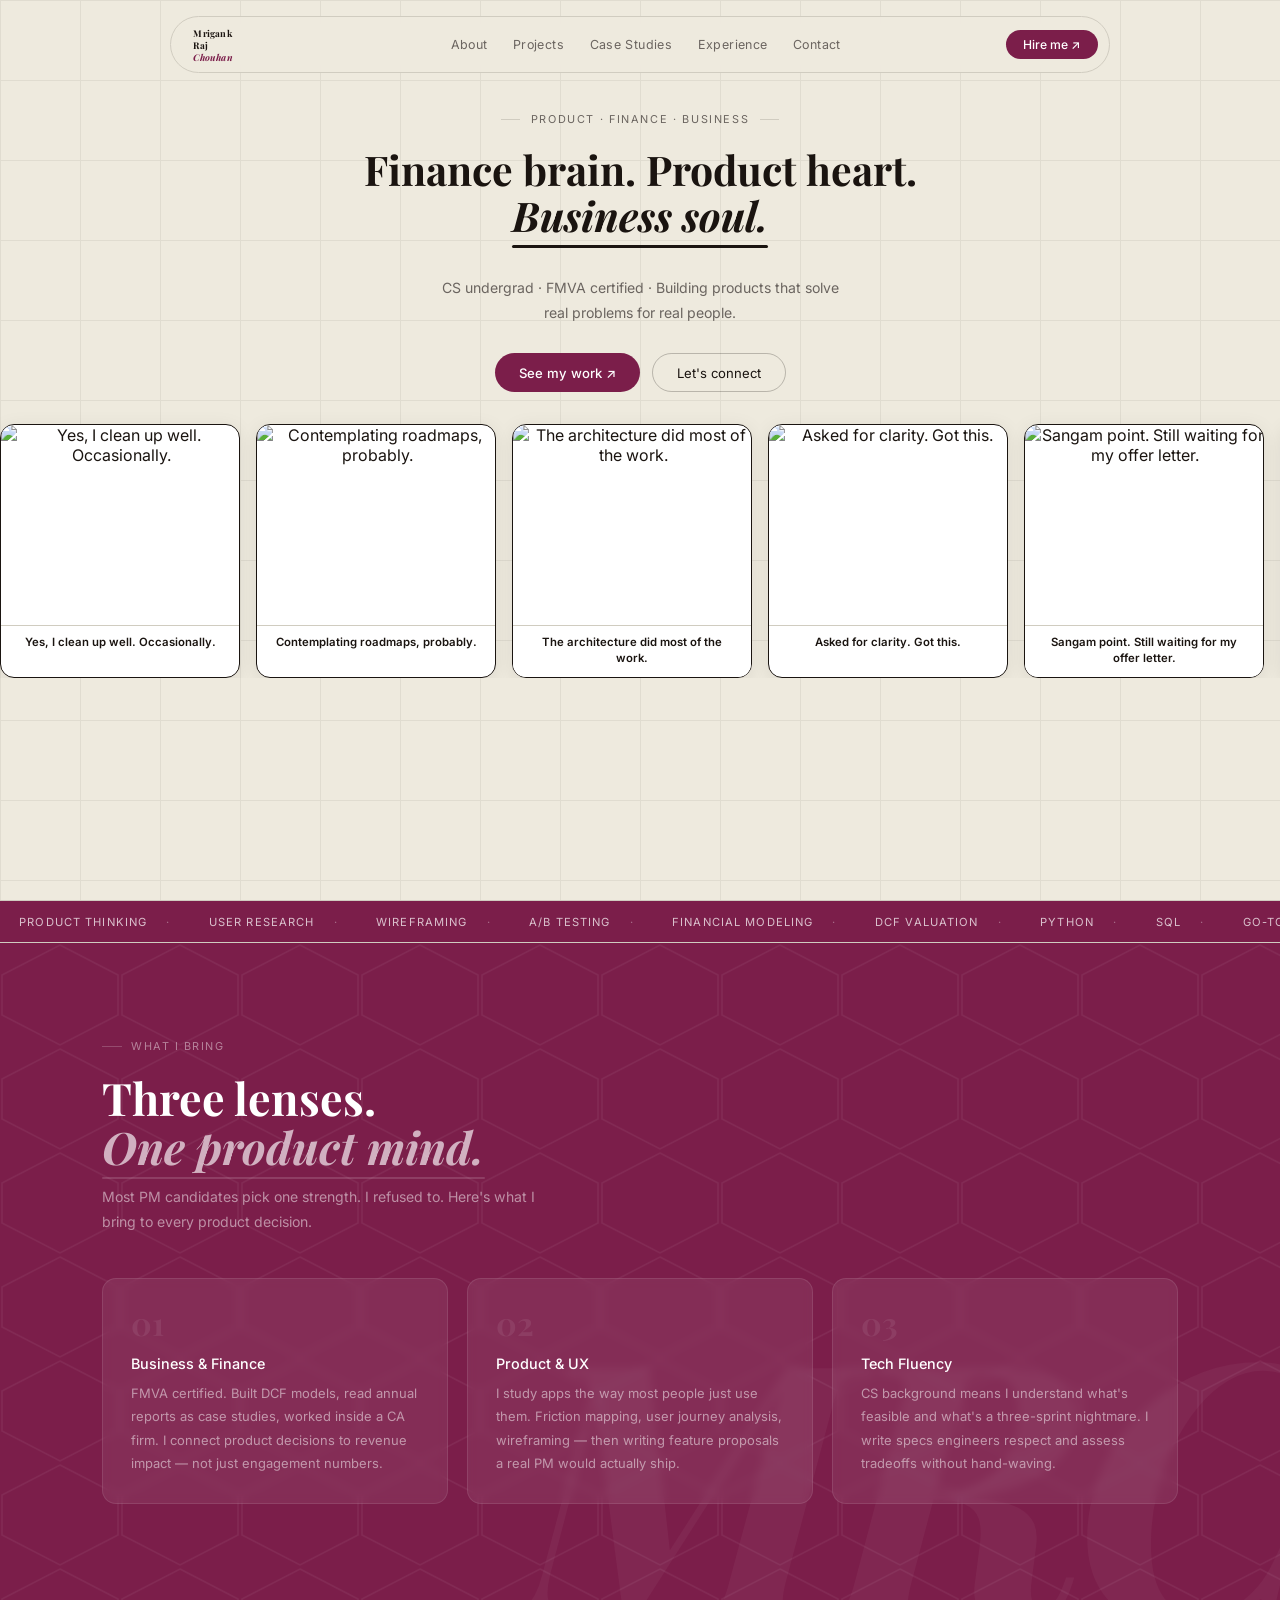
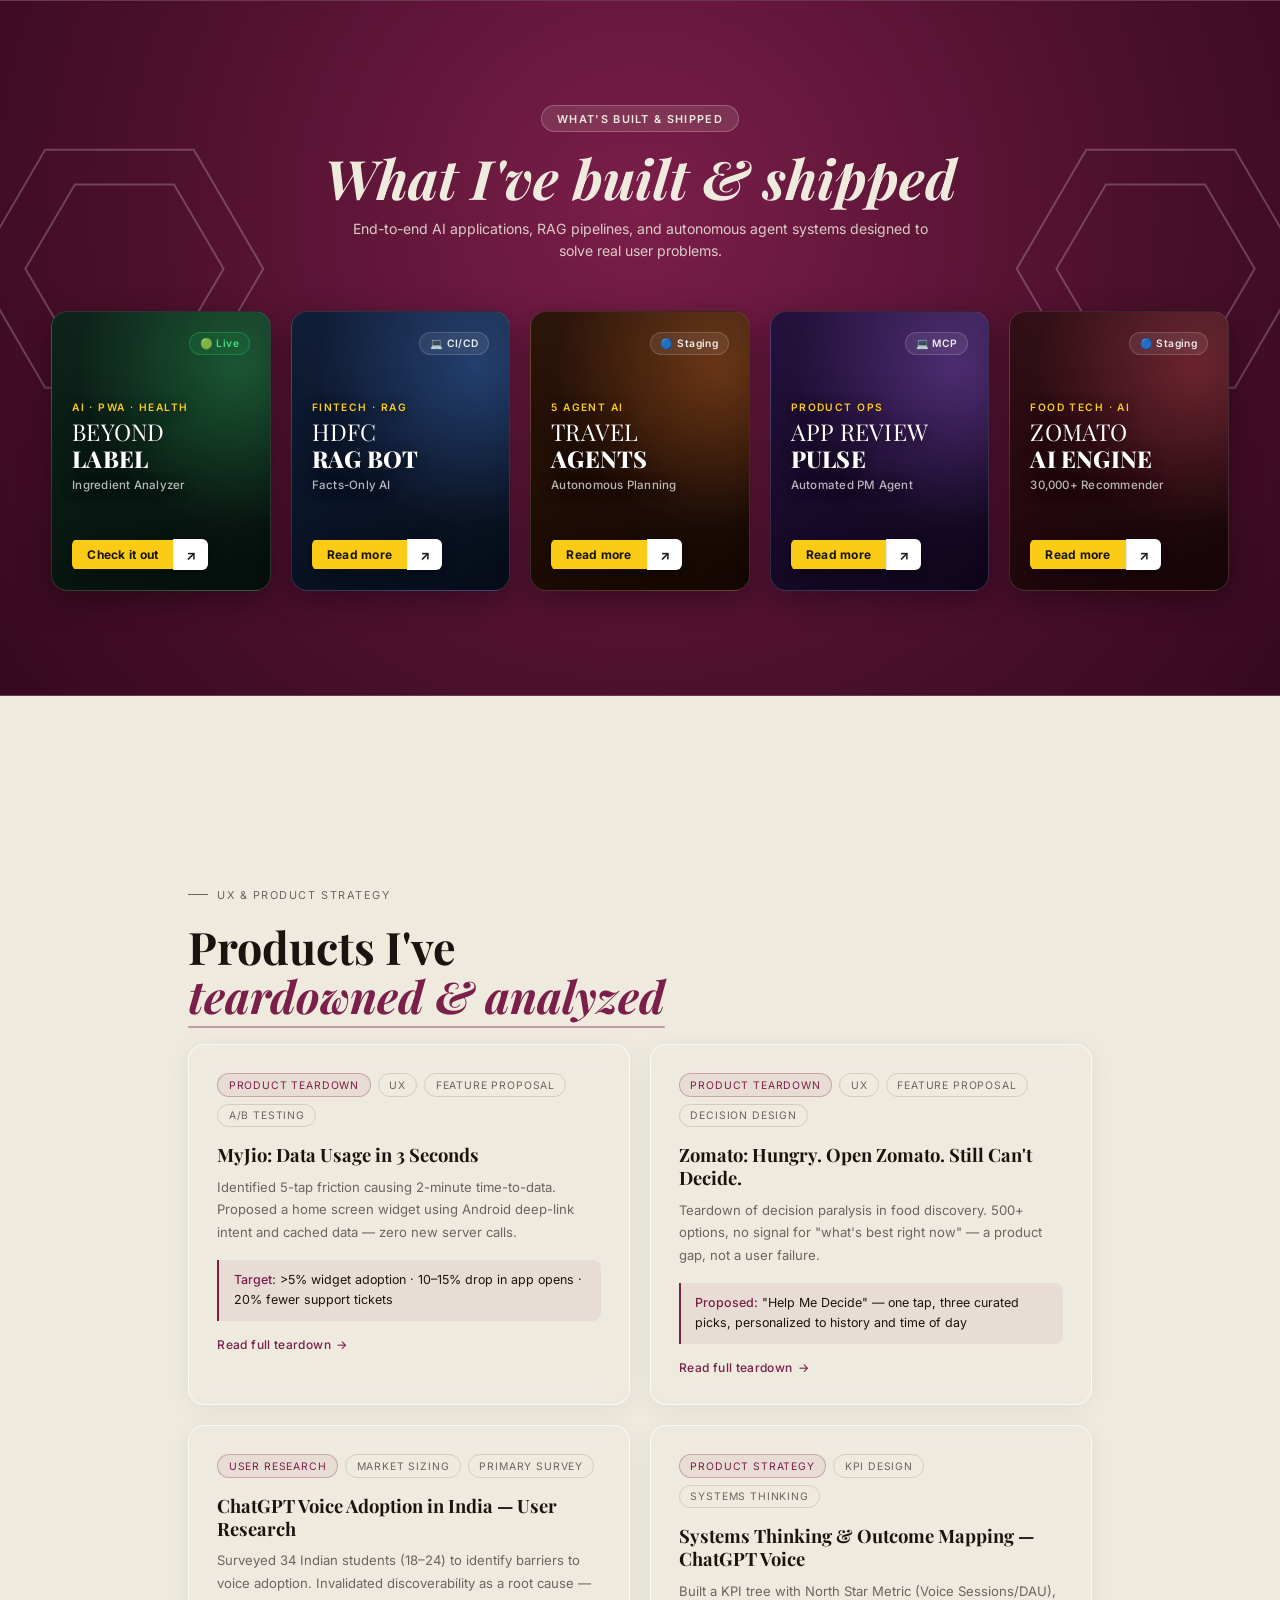
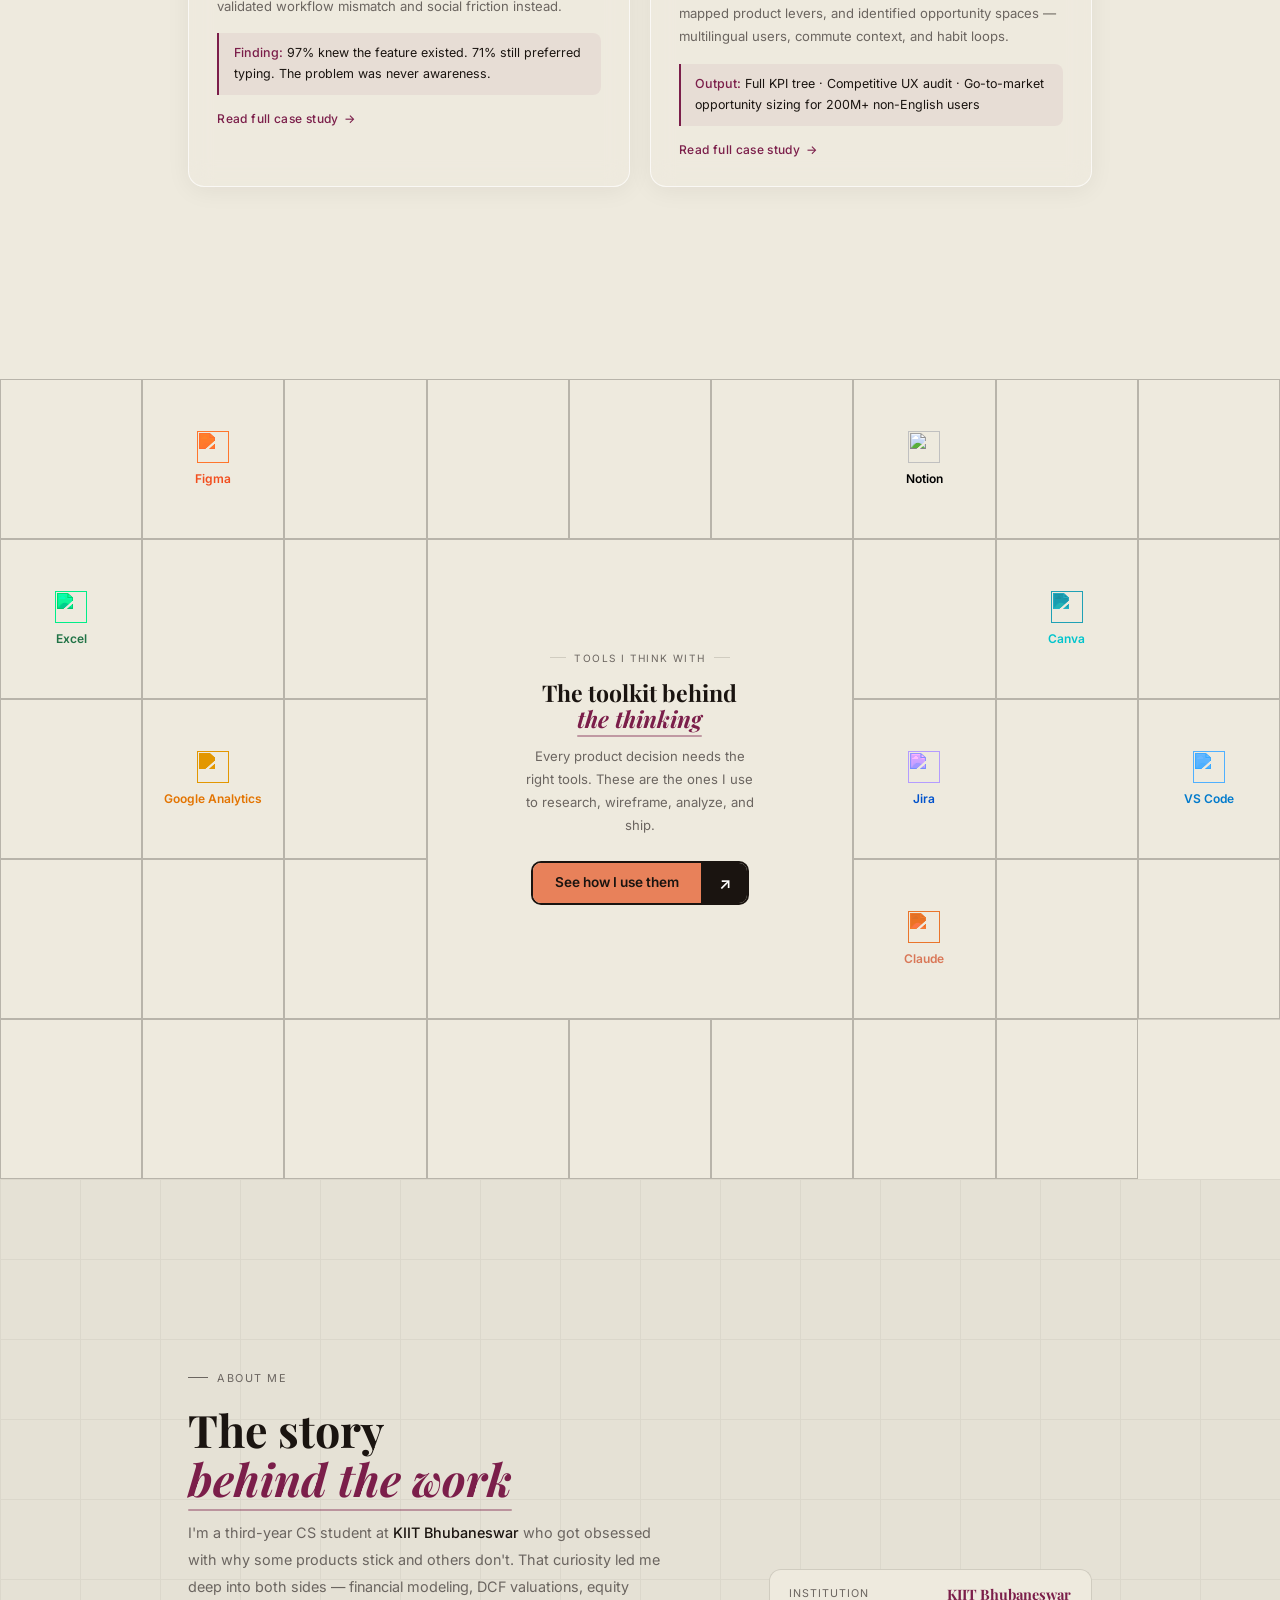
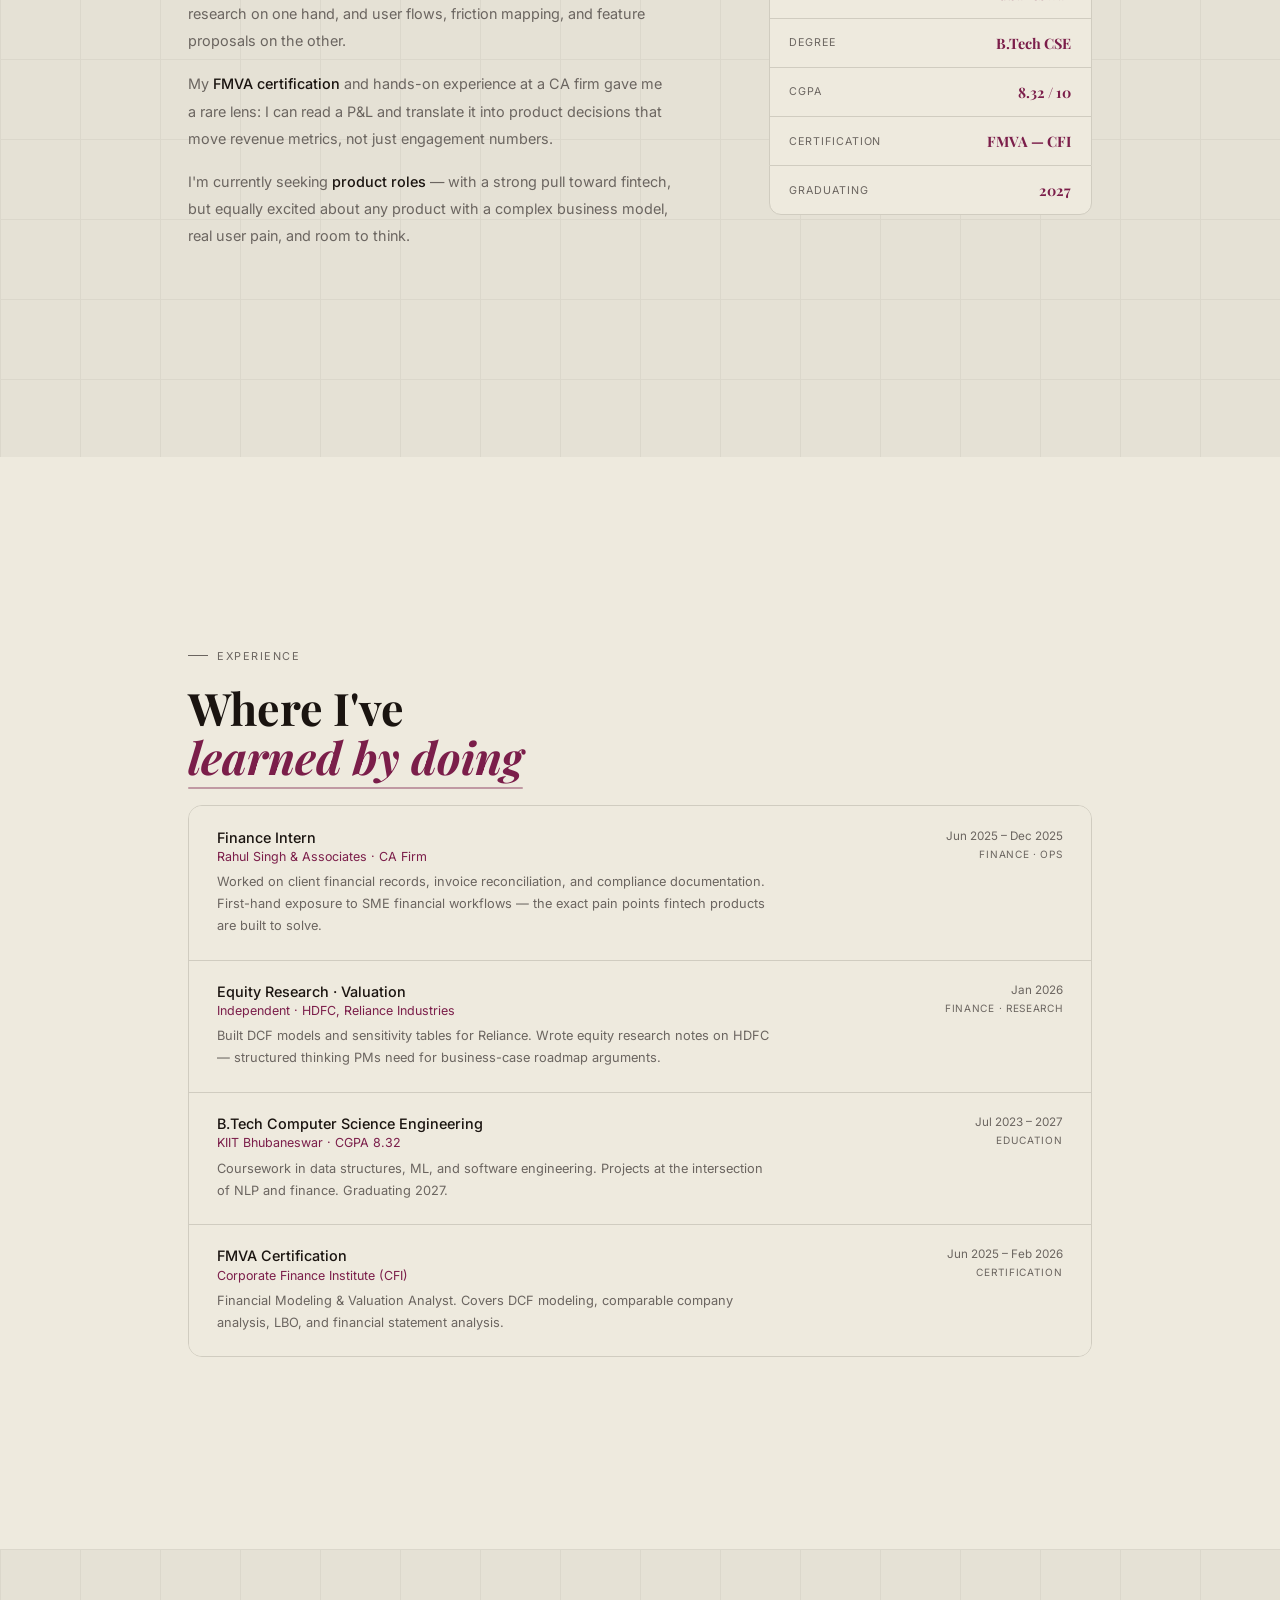
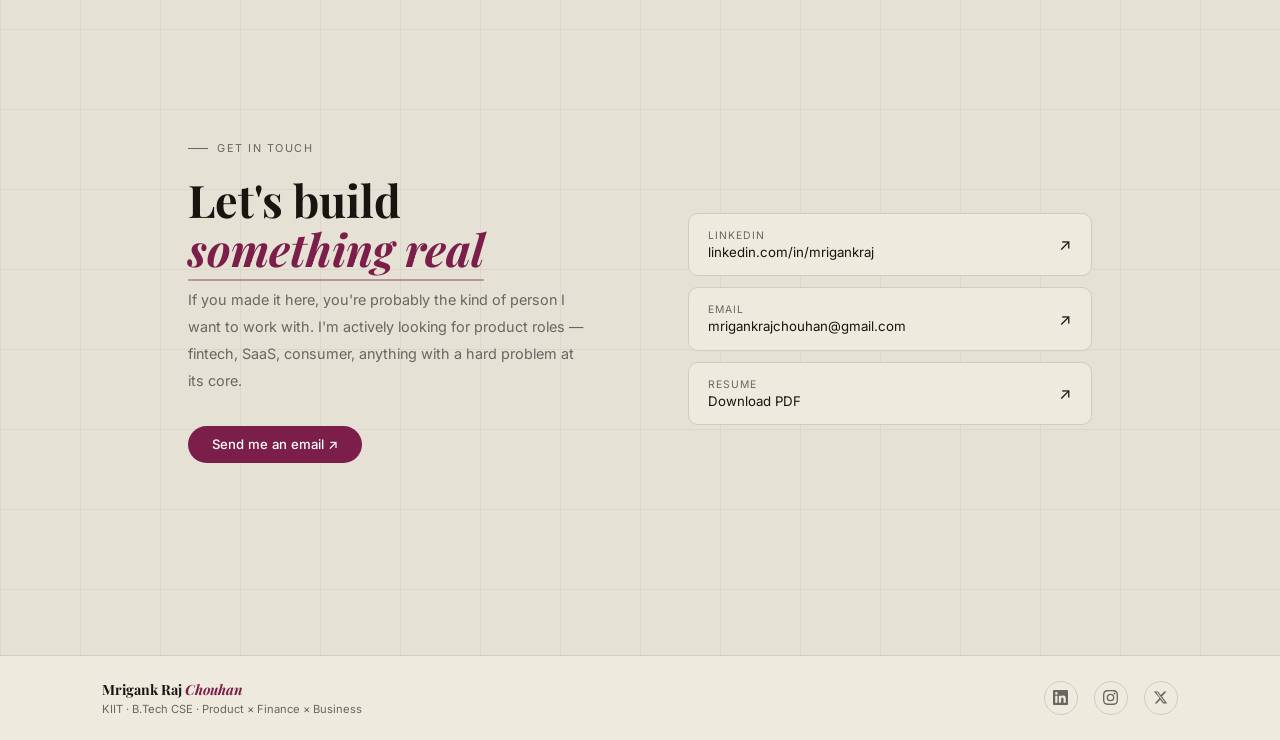
==== index.html @ b881855b "feat: integrate exact background pattern from The Product Folks What's happening next section with l" ====
<!DOCTYPE html>
<html lang="en">
<head>
<meta charset="UTF-8"/>
<meta name="viewport" content="width=device-width,initial-scale=1"/>
<title>Mrigank Raj Chouhan — Product Manager</title>
<meta name="description" content="Mrigank Raj Chouhan — CS undergrad at KIIT, FMVA certified. Building products at the intersection of finance and technology. Product teardowns, case studies, and more."/>
<meta name="author" content="Mrigank Raj Chouhan"/>
<meta property="og:title" content="Mrigank Raj Chouhan — Product Manager"/>
<meta property="og:description" content="Finance brain. Product heart. Business soul. CS undergrad · FMVA certified · Targeting product roles in fintech and beyond."/>
<meta property="og:url" content="https://mrigankraj.vercel.app/"/>
<meta property="og:type" content="website"/>
<meta property="og:image" content="https://raw.githubusercontent.com/mrigank-raj/Portfolio/main/assets/images/img16.jpeg"/>
<meta name="twitter:card" content="summary"/>
<meta name="twitter:title" content="Mrigank Raj Chouhan — Product Manager"/>
<meta name="twitter:description" content="Finance brain. Product heart. Business soul."/>
<meta name="twitter:site" content="@Mrigank_raj22"/>
<link rel="icon" href="/favicon.ico"/>
<link rel="preconnect" href="https://fonts.googleapis.com"/>
<link rel="preconnect" href="https://fonts.gstatic.com" crossorigin/>
<link href="https://fonts.googleapis.com/css2?family=Playfair+Display:ital,wght@0,700;1,700&family=Inter:wght@300;400;500;600&display=swap" rel="stylesheet"/>
<style>
*{margin:0;padding:0;box-sizing:border-box}
:root{
  --cream:#EEEADE;
  --cream2:#E5E1D5;
  --burg:#7B1E4A;
  --text:#1A1410;
  --muted:#6B6560;
  --border:#D0CCC0;
  --salmon:#E8815A;
}
html{scroll-behavior:smooth}
body{background:var(--cream);color:var(--text);font-family:'Inter',sans-serif;overflow-x:hidden}
a{color:inherit;text-decoration:none}

/* GRID TEXTURE */
.grid-bg{position:relative}
.grid-bg::before{content:'';position:absolute;inset:0;
  background-image:linear-gradient(var(--border) 1px,transparent 1px),linear-gradient(90deg,var(--border) 1px,transparent 1px);
  background-size:80px 80px;opacity:0.45;pointer-events:none;z-index:0}

/* SCROLL REVEAL */
.reveal{opacity:0;transform:translateY(32px);transition:opacity 0.65s cubic-bezier(.4,0,.2,1),transform 0.65s cubic-bezier(.4,0,.2,1)}
.reveal.visible{opacity:1;transform:translateY(0)}
.reveal-delay-1{transition-delay:0.1s}
.reveal-delay-2{transition-delay:0.2s}
.reveal-delay-3{transition-delay:0.3s}

/* NAV */
.nav-wrap{position:fixed;top:1rem;left:50%;transform:translateX(-50%);z-index:200;width:calc(100% - 3rem);max-width:940px}
nav{border:1.5px solid var(--border);border-radius:100px;padding:0.6rem 0.7rem 0.6rem 1.4rem;display:grid;grid-template-columns:1fr auto 1fr;align-items:center;background:rgba(238,234,222,0.93);backdrop-filter:blur(16px)}
.nav-name{font-family:'Playfair Display',serif;font-size:0.58rem;font-weight:700;line-height:1.3;color:var(--text);letter-spacing:0.02em}
.nav-name em{font-style:italic;color:var(--burg)}
.nav-links{display:flex;gap:1.6rem;justify-content:center}
.nav-links a{font-size:0.78rem;color:var(--muted);letter-spacing:0.03em;transition:color 0.2s}
.nav-links a:hover{color:var(--text)}
.nav-right{display:flex;justify-content:flex-end}
.nav-cta{background:var(--burg);color:#fff;font-size:0.76rem;font-weight:500;padding:0.45rem 1.1rem;border-radius:100px;transition:opacity 0.2s;white-space:nowrap}
.nav-cta:hover{opacity:0.85}

/* BUTTONS */
.btn-burg{background:var(--burg);color:#fff;font-size:0.82rem;font-weight:500;padding:0.65rem 1.5rem;border-radius:100px;display:inline-flex;align-items:center;gap:0.4rem;transition:opacity 0.2s}
.btn-burg:hover{opacity:0.85}
.btn-outline{border:1.5px solid rgba(26,20,16,0.25);color:var(--text);font-size:0.82rem;padding:0.65rem 1.5rem;border-radius:100px;display:inline-flex;align-items:center;gap:0.4rem;transition:border-color 0.2s;background:transparent}
.btn-outline:hover{border-color:var(--muted)}
.btn-twotone{display:inline-flex;align-items:stretch;border-radius:10px;overflow:hidden;border:2.5px solid var(--text);font-weight:600;font-size:0.85rem;cursor:pointer;text-decoration:none;line-height:1}
.btn-twotone .bt-text{background:var(--salmon);color:var(--text);padding:0.78rem 1.4rem;display:flex;align-items:center;border-right:2.5px solid var(--text);white-space:nowrap}
.btn-twotone .bt-icon{background:var(--text);color:#fff;padding:0.78rem 1rem;display:flex;align-items:center;justify-content:center;font-size:1rem;min-width:44px}
.btn-twotone:hover{opacity:0.88}

section{position:relative;overflow:hidden}
.sec-inner{position:relative;z-index:1}
.sec-label{font-size:0.68rem;letter-spacing:0.14em;color:var(--muted);text-transform:uppercase;display:flex;align-items:center;gap:0.6rem;margin-bottom:1.25rem}
.sec-label::before{content:'';width:1.2rem;height:1px;background:var(--muted)}
.sec-h2{font-family:'Playfair Display',serif;font-size:clamp(2rem,3.5vw,3rem);line-height:1.1;margin-bottom:0.75rem}
.sec-h2 em{font-style:italic;color:var(--burg);position:relative}
.sec-h2 em::after{content:'';position:absolute;bottom:-3px;left:0;right:0;height:2px;background:var(--burg);opacity:0.4;border-radius:2px}

/* HERO */
#hero{min-height:100vh;display:flex;flex-direction:column;align-items:center;text-align:center;padding:7rem 0 0;background:var(--cream)}
.hero-eyebrow{font-size:0.68rem;letter-spacing:0.15em;text-transform:uppercase;color:var(--muted);display:inline-flex;align-items:center;gap:0.65rem;margin-bottom:1.3rem}
.hero-eyebrow::before,.hero-eyebrow::after{content:'';width:1.2rem;height:1px;background:var(--border)}
#hero h1{font-family:'Playfair Display',serif;font-size:clamp(2rem,3.2vw,3rem);line-height:1.12;margin-bottom:0.5rem}
#hero h1 em{font-style:italic;position:relative}
#hero h1 em::after{content:'';position:absolute;bottom:-6px;left:0;right:0;height:2.5px;background:var(--text);border-radius:2px}
.hero-sub{font-size:0.88rem;color:var(--muted);max-width:420px;margin:1.75rem auto 1.75rem;line-height:1.8}
.hero-btns{display:flex;gap:0.75rem;justify-content:center;flex-wrap:wrap}

/* PHOTO STRIP */
.photo-strip{width:100%;overflow:hidden;padding:2rem 0 0;position:relative;z-index:1}
.photo-strip-inner{display:flex;gap:1rem;width:max-content;animation:stripLeft 50s linear infinite;will-change:transform}
.photo-strip:hover .photo-strip-inner{animation-play-state:paused}
.photo-card{flex-shrink:0;width:240px;border-radius:14px;overflow:hidden;border:1.5px solid #1a1410;box-shadow:0 4px 20px rgba(26,20,16,0.08);background:#fff}
.photo-card img{width:240px;height:200px;object-fit:cover;object-position:center top;display:block}
.photo-card-cap{padding:0.55rem 0.85rem 0.65rem;background:#fff;border-top:1px solid var(--border)}
.photo-card-cap p{font-size:0.71rem;color:var(--text);font-style:normal;font-weight:600;line-height:1.4}
@keyframes stripLeft{0%{transform:translateX(0)}100%{transform:translateX(-50%)}}

/* MARQUEE */
.mq-wrap{border-top:1px solid var(--border);border-bottom:1px solid var(--border);padding:0.85rem 0;overflow:hidden;background:var(--burg);position:relative;z-index:1}
.mq-inner{display:flex;width:max-content;animation:goLeft 30s linear infinite}
.mq-wrap:hover .mq-inner{animation-play-state:paused}
.skill-chip{font-size:0.7rem;letter-spacing:0.1em;text-transform:uppercase;color:rgba(255,255,255,0.72);white-space:nowrap;display:flex;align-items:center;padding:0 1.2rem}
.skill-chip::after{content:'·';margin-left:1.2rem;color:rgba(255,255,255,0.35)}
@keyframes goLeft{0%{transform:translateX(0)}100%{transform:translateX(-50%)}}

/* WHAT I BRING */
#bring{background:var(--burg);padding:6rem 8%;position:relative;overflow:hidden}
#bring::before{content:'MRC';position:absolute;font-family:'Playfair Display',serif;font-style:italic;font-weight:700;font-size:28vw;color:rgba(255,255,255,0.04);line-height:1;bottom:-4vw;right:-2vw;pointer-events:none;z-index:0;letter-spacing:-0.04em;user-select:none}
#bring::after{content:'';position:absolute;inset:0;
  background-image:url("data:image/svg+xml,%3Csvg xmlns='http://www.w3.org/2000/svg' width='120' height='104'%3E%3Cpolygon points='60,2 118,32 118,72 60,102 2,72 2,32' fill='none' stroke='rgba(255,255,255,0.055)' stroke-width='1.5'/%3E%3C/svg%3E");
  background-size:120px 104px;pointer-events:none;z-index:0}
#bring .sec-inner{position:relative;z-index:1}
#bring .sec-label{color:rgba(255,255,255,0.45)}
#bring .sec-label::before{background:rgba(255,255,255,0.2)}
#bring .sec-h2{color:#fff}
#bring .sec-h2 em{color:rgba(255,255,255,0.65)}
#bring .sec-h2 em::after{background:rgba(255,255,255,0.35)}
.bring-sub{color:rgba(255,255,255,0.5);font-size:0.88rem;max-width:440px;margin-bottom:2.75rem;line-height:1.8}
.pillars{display:grid;grid-template-columns:repeat(3,1fr);gap:1.2rem}
.pillar{background:rgba(255,255,255,0.07);border:1px solid rgba(255,255,255,0.1);border-radius:14px;padding:1.75rem;transition:background 0.2s;backdrop-filter:blur(4px)}
.pillar:hover{background:rgba(255,255,255,0.11)}
.p-num{font-family:'Playfair Display',serif;font-size:2rem;color:rgba(255,255,255,0.08);line-height:1;margin-bottom:1rem;font-weight:700}
.p-title{font-weight:500;font-size:0.9rem;color:#fff;margin-bottom:0.6rem}
.p-desc{font-size:0.81rem;color:rgba(255,255,255,0.5);line-height:1.8}

/* TABS */
.tab-nav{display:flex;gap:0.75rem;margin-bottom:2rem;border-bottom:1px solid var(--border);padding-bottom:1rem;overflow-x:auto;scrollbar-width:none}
.tab-nav::-webkit-scrollbar{display:none}
.tab-btn{background:transparent;border:none;font-family:'Inter',sans-serif;font-size:0.88rem;color:var(--muted);cursor:pointer;padding:0.4rem 0.8rem;border-radius:100px;transition:all 0.2s;white-space:nowrap}
.tab-btn:hover{color:var(--text);background:rgba(26,20,16,0.05)}
.tab-btn.active{background:var(--burg);color:#fff;font-weight:500}
.tab-pane{display:none}
.tab-pane.active{display:block;animation:fadeIn 0.4s ease}
@keyframes fadeIn{from{opacity:0;transform:translateY(8px)}to{opacity:1;transform:translateY(0)}}

/* PROJECTS & TEARDOWNS */
#projects, #teardowns{padding:6rem 8%;background:var(--cream)}
.work-grid{display:grid;grid-template-columns:1fr 1fr;gap:1.25rem;margin-top:1.5rem}
.case-card{position:relative;border-radius:16px;padding:1.75rem;transition:transform 0.25s,box-shadow 0.25s;background:rgba(238,234,222,0.55);backdrop-filter:blur(12px);-webkit-backdrop-filter:blur(12px);border:1px solid rgba(255,255,255,0.7);box-shadow:0 4px 24px rgba(26,20,16,0.06)}
.case-card.live{cursor:pointer}
.case-card.live:hover{transform:translateY(-4px);box-shadow:0 12px 40px rgba(26,20,16,0.12)}
.card-tags{display:flex;gap:0.45rem;flex-wrap:wrap;margin-bottom:1rem}
.ctag{font-size:0.65rem;letter-spacing:0.08em;text-transform:uppercase;padding:0.26rem 0.65rem;border-radius:100px;border:1px solid var(--border);color:var(--muted);background:rgba(238,234,222,0.8)}
.ctag.hi{border-color:rgba(123,30,74,0.3);color:var(--burg);background:rgba(123,30,74,0.06)}
.case-card h3{font-family:'Playfair Display',serif;font-size:1.15rem;margin-bottom:0.6rem;line-height:1.25}
.case-card p{font-size:0.82rem;color:var(--muted);line-height:1.72;margin-bottom:1rem}
.outcome{background:rgba(123,30,74,0.06);border-left:2px solid var(--burg);border-radius:0 8px 8px 0;padding:0.65rem 0.9rem;font-size:0.78rem;color:var(--text);line-height:1.65}
.outcome strong{color:var(--burg);font-weight:500}
.card-read{display:inline-flex;align-items:center;gap:0.35rem;font-size:0.75rem;color:var(--burg);font-weight:500;margin-top:1rem;letter-spacing:0.03em;transition:gap 0.2s}
.card-read::after{content:'→';transition:transform 0.2s}
.case-card.live:hover .card-read::after{transform:translateX(4px)}

/* PROJECTS BURGUNDY SHOWCASE - UI/UX DESIGNER POSTER CARDS */
#projects {
  background-color: #55122f;
  background-image: 
    url("https://cdn.prod.website-files.com/684bf67a638fa90c1418ba7c/69afd282e20f1f9653015e32_Break%20into%20Product%20Management%20(1).avif"),
    url("data:image/svg+xml,%3Csvg width='1400' height='700' viewBox='0 0 1400 700' xmlns='http://www.w3.org/2000/svg'%3E%3Cg fill='none' stroke='%23ffffff' stroke-opacity='0.22' stroke-width='2'%3E%3Cpath d='M100 150 L250 150 L320 270 L250 390 L100 390 L30 270 Z'/%3E%3Cpath d='M130 185 L230 185 L280 270 L230 355 L130 355 L80 270 Z'/%3E%3Cpath d='M1150 150 L1300 150 L1370 270 L1300 390 L1150 390 L1080 270 Z'/%3E%3Cpath d='M1170 185 L1270 185 L1320 270 L1270 355 L1170 355 L1120 270 Z'/%3E%3C/g%3E%3C/svg%3E"),
    radial-gradient(circle at 50% 30%, #7B1E4A 0%, #4D102C 60%, #35091E 100%);
  background-size: cover, cover, cover;
  background-position: center top, center, center;
  background-repeat: no-repeat, no-repeat, no-repeat;
  position: relative;
  overflow: hidden;
  padding: 6.5rem 4%;
  border-top: 1px solid rgba(255,255,255,0.15);
  border-bottom: 1px solid rgba(255,255,255,0.15);
}
.projects-pattern-overlay {
  position: absolute;
  top: 0;
  left: 0;
  right: 0;
  bottom: 0;
  background-image: url("https://cdn.prod.website-files.com/684bf67a638fa90c1418ba7c/69afd282e20f1f9653015e32_Break%20into%20Product%20Management%20(1).avif");
  background-size: cover;
  background-position: center top;
  background-repeat: no-repeat;
  opacity: 0.95;
  pointer-events: none;
  z-index: 1;
}
.projects-showcase-grid {
  display: grid;
  grid-template-columns: repeat(5, 1fr);
  gap: 1.25rem;
  max-width: 1380px;
  margin: 3rem auto 0;
  position: relative;
  z-index: 2;
}
.showcase-card {
  height: 280px;
  border-radius: 16px;
  border: 1px solid rgba(255,255,255,0.14);
  padding: 1.25rem;
  display: flex;
  flex-direction: column;
  justify-content: space-between;
  position: relative;
  overflow: hidden;
  cursor: pointer;
  box-shadow: 0 10px 30px rgba(0,0,0,0.35);
  transition: transform 0.28s cubic-bezier(0.2, 0.8, 0.2, 1), box-shadow 0.28s, border-color 0.28s;
}
.showcase-card:hover {
  transform: translateY(-8px);
  border-color: rgba(255,255,255,0.35);
  box-shadow: 0 20px 45px rgba(0,0,0,0.55);
}

/* Card Background Themes */
.theme-emerald {
  background: 
    radial-gradient(circle at 85% 20%, rgba(34,197,94,0.3) 0%, transparent 55%),
    linear-gradient(145deg, #0b2219 0%, #050f0b 100%);
}
.theme-sapphire {
  background: 
    radial-gradient(circle at 85% 20%, rgba(59,130,246,0.3) 0%, transparent 55%),
    linear-gradient(145deg, #0e1c36 0%, #060c18 100%);
}
.theme-orange {
  background: 
    radial-gradient(circle at 85% 20%, rgba(249,115,22,0.3) 0%, transparent 55%),
    linear-gradient(145deg, #2b1307 0%, #130703 100%);
}
.theme-violet {
  background: 
    radial-gradient(circle at 85% 20%, rgba(168,85,247,0.3) 0%, transparent 55%),
    linear-gradient(145deg, #22103b 0%, #0e051a 100%);
}
.theme-crimson {
  background: 
    radial-gradient(circle at 85% 20%, rgba(244,63,94,0.3) 0%, transparent 55%),
    linear-gradient(145deg, #300d14 0%, #160407 100%);
}

/* Subtle pattern overlay inside card */
.showcase-card::before {
  content: '';
  position: absolute;
  inset: 0;
  background: radial-gradient(circle at top right, rgba(255,255,255,0.06) 0%, transparent 70%);
  pointer-events: none;
}

/* Top Right Badge */
.sc-card-top {
  display: flex;
  justify-content: flex-end;
  align-items: center;
  position: relative;
  z-index: 2;
}
.sc-badge {
  font-size: 0.64rem;
  font-weight: 600;
  padding: 0.24rem 0.6rem;
  border-radius: 100px;
  background: rgba(255,255,255,0.08);
  color: rgba(255,255,255,0.9);
  border: 1px solid rgba(255,255,255,0.15);
  letter-spacing: 0.04em;
}
.live-badge {
  background: rgba(22,163,74,0.15);
  color: #4ade80;
  border-color: rgba(34,197,94,0.35);
}

/* Center Typography Art */
.sc-poster-title {
  position: relative;
  z-index: 2;
  margin: auto 0;
  color: #FFFFFF;
  font-family: 'Playfair Display', serif;
  font-size: 1.45rem;
  line-height: 1.15;
  letter-spacing: 0.01em;
  text-shadow: 0 2px 12px rgba(0,0,0,0.6);
}
.sc-poster-title strong {
  font-weight: 800;
  color: #FFFFFF;
}
.sc-poster-eyebrow {
  display: block;
  font-family: 'Inter', sans-serif;
  font-size: 0.64rem;
  font-weight: 600;
  letter-spacing: 0.14em;
  text-transform: uppercase;
  color: #FACC15;
  margin-bottom: 0.35rem;
}
.sc-poster-sub {
  display: block;
  font-family: 'Inter', sans-serif;
  font-size: 0.72rem;
  font-weight: 500;
  color: rgba(255,255,255,0.7);
  margin-top: 0.4rem;
  letter-spacing: 0.02em;
}

/* Bottom Left Button (Exact yellow split pill from image!) */
.sc-card-bottom {
  display: flex;
  align-items: center;
  justify-content: flex-start;
  position: relative;
  z-index: 2;
}
.sc-btn-pill {
  display: inline-flex;
  align-items: center;
  border-radius: 6px;
  overflow: hidden;
  box-shadow: 0 4px 12px rgba(0,0,0,0.35);
  transition: transform 0.2s, box-shadow 0.2s;
}
.showcase-card:hover .sc-btn-pill {
  transform: translateY(-2px);
  box-shadow: 0 6px 18px rgba(250, 204, 21, 0.45);
}
.sc-btn-text {
  background: #FACC15;
  color: #1A1410;
  font-size: 0.75rem;
  font-weight: 700;
  padding: 0.45rem 0.95rem;
  letter-spacing: 0.02em;
  font-family: 'Inter', sans-serif;
}
.sc-btn-icon {
  background: #FFFFFF;
  color: #1A1410;
  font-size: 0.82rem;
  font-weight: 700;
  padding: 0.45rem 0.75rem;
  border-left: 1px solid rgba(0,0,0,0.08);
  display: flex;
  align-items: center;
  justify-content: center;
  font-family: 'Inter', sans-serif;
  transition: background 0.2s;
}
.showcase-card:hover .sc-btn-icon {
  background: #FFFBEB;
}

/* Responsiveness for 1 line on desktop, wrap on smaller screens */
@media (max-width: 1100px) {
  .projects-showcase-grid {
    grid-template-columns: repeat(3, 1fr);
  }
}
@media (max-width: 768px) {
  .projects-showcase-grid {
    grid-template-columns: repeat(2, 1fr);
  }
}
@media (max-width: 560px) {
  .projects-showcase-grid {
    grid-template-columns: 1fr;
    max-width: 340px;
  }
}

/* MODAL */
.modal-overlay{position:fixed;inset:0;background:rgba(26,20,16,0.65);backdrop-filter:blur(6px);z-index:500;display:flex;align-items:center;justify-content:center;padding:2rem;opacity:0;pointer-events:none;transition:opacity 0.3s}
.modal-overlay.open{opacity:1;pointer-events:all}
.modal-box{background:var(--cream);border-radius:20px;max-width:780px;width:100%;max-height:85vh;overflow-y:auto;padding:2.5rem;position:relative;transform:translateY(24px);transition:transform 0.3s;box-shadow:0 24px 80px rgba(26,20,16,0.2)}
.modal-overlay.open .modal-box{transform:translateY(0)}
.modal-close{position:sticky;top:0;float:right;background:var(--text);color:#fff;border:none;border-radius:100px;padding:0.4rem 0.9rem;font-size:0.78rem;cursor:pointer;font-family:'Inter',sans-serif;margin-bottom:1.5rem;z-index:10}
.modal-tag{font-size:0.65rem;letter-spacing:0.1em;text-transform:uppercase;color:var(--burg);margin-bottom:0.75rem;display:flex;align-items:center;gap:0.5rem}
.modal-tag::before{content:'';width:1rem;height:1px;background:var(--burg)}
.modal-h{font-family:'Playfair Display',serif;font-size:clamp(1.4rem,3vw,2rem);line-height:1.15;margin-bottom:1.25rem;color:var(--text)}
.modal-section{margin-bottom:1.5rem}
.modal-section h4{font-size:0.72rem;letter-spacing:0.1em;text-transform:uppercase;color:var(--muted);margin-bottom:0.6rem;padding-bottom:0.4rem;border-bottom:1px solid var(--border)}
.modal-section p,.modal-section li{font-size:0.86rem;color:var(--muted);line-height:1.8}
.modal-section ul{padding-left:1.2rem}
.modal-section li{margin-bottom:0.35rem}
.modal-outcome{background:rgba(123,30,74,0.06);border-left:2px solid var(--burg);border-radius:0 8px 8px 0;padding:0.75rem 1rem;font-size:0.83rem;color:var(--text);line-height:1.7}
.modal-outcome strong{color:var(--burg)}
.modal-metric{display:grid;grid-template-columns:repeat(3,1fr);gap:0.75rem;margin-top:0.75rem}
.metric-pill{background:var(--cream2);border:1px solid var(--border);border-radius:10px;padding:0.75rem;text-align:center}
.metric-pill .mv{font-family:'Playfair Display',serif;font-size:1.1rem;color:var(--burg);font-weight:700}
.metric-pill .ml{font-size:0.68rem;color:var(--muted);letter-spacing:0.05em;text-transform:uppercase;margin-top:0.2rem}

/* TOOLS — FULL WIDTH 9-COL GRID */
#tools{background:var(--cream);position:relative;isolation:isolate;overflow:hidden}
#tools::before{content:'';position:absolute;inset:0;
  background-image:linear-gradient(#B8B4AA 1px,transparent 1px),linear-gradient(90deg,#B8B4AA 1px,transparent 1px);
  background-size:160px 160px;opacity:0.55;pointer-events:none;z-index:0}
.tools-stage{position:relative;z-index:1;display:grid;grid-template-columns:repeat(9,1fr);grid-template-rows:repeat(5,160px);width:100%}
.tools-cell{display:flex;align-items:center;justify-content:center;border:1px solid #B8B4AA;background:var(--cream);min-height:160px}
.tool-logo{display:flex;flex-direction:column;align-items:center;gap:0.5rem;text-align:center}
.tool-logo img{width:32px;height:32px;object-fit:contain}
.tool-logo span{font-size:0.75rem;font-weight:600;font-family:'Inter',sans-serif;white-space:nowrap}
.tools-center-cell{grid-column:4/7;grid-row:2/5;background:var(--cream);border:1.5px solid #B8B4AA;display:flex;align-items:center;justify-content:center;z-index:2}
.tools-center-text{text-align:center;padding:2.5rem 2rem}
.tc-eyebrow{font-size:0.63rem;letter-spacing:0.14em;text-transform:uppercase;color:var(--muted);display:flex;align-items:center;justify-content:center;gap:0.5rem;margin-bottom:1rem}
.tc-eyebrow::before,.tc-eyebrow::after{content:'';width:1rem;height:1px;background:var(--border)}
.tools-center-text h2{font-family:'Playfair Display',serif;font-size:clamp(1.4rem,1.8vw,1.9rem);line-height:1.15;margin-bottom:0.75rem;color:var(--text)}
.tools-center-text h2 em{font-style:italic;color:var(--burg);position:relative}
.tools-center-text h2 em::after{content:'';position:absolute;bottom:-3px;left:0;right:0;height:2px;background:var(--burg);opacity:0.4;border-radius:2px}
.tools-center-text p{font-size:0.82rem;color:var(--muted);line-height:1.75;margin-bottom:1.5rem;max-width:240px;margin-left:auto;margin-right:auto}

/* ABOUT */
#about{padding:6rem 8%;background:var(--cream2)}
.about-grid{display:grid;grid-template-columns:1.2fr 0.8fr;gap:6rem;align-items:center;margin-top:1rem}
.about-text p{color:var(--muted);line-height:1.88;margin-bottom:1rem;font-size:0.9rem}
.about-text p strong{color:var(--text);font-weight:500}
.stat-cards{display:flex;flex-direction:column}
.stat-card{border:1px solid var(--border);border-bottom:none;padding:0.88rem 1.2rem;display:flex;justify-content:space-between;align-items:center;background:var(--cream)}
.stat-card:first-child{border-radius:12px 12px 0 0}
.stat-card:last-child{border-bottom:1px solid var(--border);border-radius:0 0 12px 12px}
.sc-label{font-size:0.67rem;letter-spacing:0.09em;text-transform:uppercase;color:var(--muted)}
.sc-val{font-family:'Playfair Display',serif;font-size:0.9rem;color:var(--burg);font-weight:700}
.counter{display:inline-block}

/* EXPERIENCE */
#experience{padding:6rem 8%;background:var(--cream)}
.exp-list{border:1px solid var(--border);border-radius:14px;overflow:hidden;margin-top:1.5rem}
.exp-row{background:var(--cream);border-bottom:1px solid var(--border);padding:1.4rem 1.75rem;display:grid;grid-template-columns:1fr auto;gap:1.5rem;align-items:start;transition:background 0.2s}
.exp-row:last-child{border-bottom:none}
.exp-row:hover{background:var(--cream2)}
.exp-role{font-weight:500;font-size:0.9rem;margin-bottom:0.2rem;color:var(--text)}
.exp-co{font-size:0.78rem;color:var(--burg);margin-bottom:0.45rem}
.exp-desc{font-size:0.8rem;color:var(--muted);line-height:1.72;max-width:560px}
.exp-date{font-size:0.73rem;color:var(--muted);text-align:right;white-space:nowrap}
.exp-type{font-size:0.63rem;letter-spacing:0.07em;text-transform:uppercase;color:var(--muted);margin-top:0.3rem;text-align:right}

/* CONTACT */
#contact{padding:6rem 8%;background:var(--cream2)}
.contact-grid{display:grid;grid-template-columns:1fr 1fr;gap:6rem;align-items:center}
.contact-left p{color:var(--muted);font-size:0.9rem;line-height:1.88;margin-bottom:2rem}
.clinks{display:flex;flex-direction:column;gap:0.7rem}
.clink{display:flex;justify-content:space-between;align-items:center;padding:0.95rem 1.2rem;border:1px solid var(--border);border-radius:10px;background:var(--cream);transition:border-color 0.2s,background 0.2s}
.clink:hover{border-color:var(--muted);background:var(--cream2)}
.cl-label{font-size:0.65rem;letter-spacing:0.09em;text-transform:uppercase;color:var(--muted);margin-bottom:0.12rem}
.cl-val{color:var(--text);font-size:0.83rem}

/* FOOTER */
footer{border-top:1px solid var(--border);padding:1.5rem 8%;display:flex;justify-content:space-between;align-items:center;background:var(--cream)}
.fl{display:flex;flex-direction:column}
.fl-name{font-family:'Playfair Display',serif;font-size:0.88rem;font-weight:700}
.fl-name em{color:var(--burg);font-style:italic}
.fl-note{font-size:0.7rem;color:var(--muted);margin-top:0.2rem}
.footer-socials{display:flex;gap:1rem;align-items:center}
.social-icon{width:34px;height:34px;border:1px solid var(--border);border-radius:100px;display:flex;align-items:center;justify-content:center;color:var(--muted);transition:border-color 0.2s,color 0.2s}
.social-icon:hover{border-color:var(--burg);color:var(--burg)}
.social-icon svg{width:15px;height:15px}

/* TOOLS MOBILE */
#tools-mobile{display:none;padding:3.5rem 6%;background:var(--cream);border-top:1px solid var(--border);border-bottom:1px solid var(--border);text-align:center}
#tools-mobile .tc-eyebrow{font-size:0.63rem;letter-spacing:0.14em;text-transform:uppercase;color:var(--muted);display:flex;align-items:center;justify-content:center;gap:0.5rem;margin-bottom:1rem}
#tools-mobile .tc-eyebrow::before,#tools-mobile .tc-eyebrow::after{content:'';width:1rem;height:1px;background:var(--border)}
#tools-mobile h2{font-family:'Playfair Display',serif;font-size:1.6rem;line-height:1.15;margin-bottom:0.6rem;color:var(--text)}
#tools-mobile h2 em{font-style:italic;color:var(--burg)}
#tools-mobile p{font-size:0.84rem;color:var(--muted);line-height:1.75;margin-bottom:1.5rem;max-width:320px;margin-left:auto;margin-right:auto}
.tools-pill-grid{display:flex;flex-wrap:wrap;gap:0.55rem;margin-bottom:1.75rem;justify-content:center}
.tool-pill{display:inline-flex;align-items:center;gap:0.45rem;padding:0.5rem 0.9rem;border:1px solid var(--border);border-radius:100px;background:var(--cream2);font-size:0.78rem;font-weight:500;color:var(--text);transition:border-color 0.2s}
.tool-pill:hover{border-color:var(--burg)}
.tool-pill img{width:15px;height:15px;object-fit:contain}

/* RESPONSIVE */
@media(max-width:900px){
  .nav-wrap{width:calc(100% - 2rem);top:0.75rem}
  .nav-links{display:none}
  nav{grid-template-columns:1fr 1fr;padding:0.55rem 0.6rem 0.55rem 1.1rem}
  .nav-right{grid-column:2;justify-content:flex-end}
  #hero{padding:5.5rem 0 0}
  #hero h1{font-size:clamp(1.8rem,6vw,2.6rem)}
  #bring{padding:4rem 6%}
  #work{padding:4rem 6%}
  #about{padding:4rem 6%}
  #experience{padding:4rem 6%}
  .pillars{grid-template-columns:1fr;gap:1rem}
  .work-grid{grid-template-columns:1fr;gap:1rem}
  .about-grid{grid-template-columns:1fr;gap:2rem}
  .contact-grid{grid-template-columns:1fr;gap:2.5rem}
  .tools-stage{display:none}
  #tools::before{display:none}
  #tools-mobile{display:block}
  .photo-card{width:200px}
  .photo-card img{width:200px;height:170px}
  .exp-row{grid-template-columns:1fr;gap:0.5rem}
  .exp-date{text-align:left}
  .exp-type{text-align:left}
  .modal-metric{grid-template-columns:1fr}
  .modal-box{padding:1.5rem;border-radius:14px}
  footer{flex-direction:column;gap:1rem;text-align:center;padding:1.5rem 6%}
}
@media(max-width:640px){
  .nav-wrap{width:calc(100% - 1.5rem);top:0.6rem}
  nav{padding:0.5rem 0.6rem 0.5rem 1rem}
  .nav-name{font-size:0.52rem}
  .nav-cta{font-size:0.7rem;padding:0.4rem 0.85rem}
  #hero{padding:5rem 0 2.5rem; min-height: auto;}
  #hero h1{font-size:clamp(1.6rem,7vw,2.2rem)}
  .hero-sub{font-size:0.82rem;margin:1.25rem auto}
  .hero-btns{flex-direction:column;align-items:center;gap:0.6rem}
  .btn-burg,.btn-outline{width:100%;max-width:280px;justify-content:center}
  .sec-h2{font-size:clamp(1.6rem,7vw,2.2rem)}
  #bring{padding:3.5rem 5%}
  .bring-sub{font-size:0.82rem}
  .p-desc{font-size:0.78rem}
  #projects, #teardowns{padding:3.5rem 5%}
  .case-card{padding:1.25rem}
  #about{padding:3.5rem 5%}
  .about-grid{gap:1.75rem}
  #experience{padding:3.5rem 5%}
  .exp-list{border-radius:10px}
  .exp-row{padding:1.1rem}
  .exp-desc{font-size:0.77rem}
  .contact-left p{font-size:0.84rem}
  .photo-card{width:170px}
  .photo-card img{width:170px;height:145px}
  .modal-overlay{padding:1rem}
  .modal-box{padding:1.25rem;max-height:90vh}
  footer{padding:1.25rem 5%}
  .fl-name{font-size:0.8rem}
  .footer-socials{justify-content:center}
}
</style>
<script>
  window.va = window.va || function () { (window.vaq = window.vaq || []).push(arguments); };
</script>
<script defer src="/_vercel/insights/script.js"></script>
</head>
<body>

<!-- NAV -->
<div class="nav-wrap">
  <nav aria-label="Main navigation">
    <div class="nav-name">Mrigank<br>Raj<br><em>Chouhan</em></div>
    <div class="nav-links">
      <a href="#bring">About</a>
      <a href="#projects">Projects</a>
      <a href="#teardowns">Case Studies</a>
      <a href="#experience">Experience</a>
      <a href="#contact">Contact</a>
    </div>
    <div class="nav-right">
      <a href="mailto:mrigankrajchouhan@gmail.com?subject=Hiring%20Inquiry%20%E2%80%94%20Product%20Role&body=Hi%20Mrigank%2C%0A%0AI%20came%20across%20your%20portfolio%20and%20wanted%20to%20connect." class="nav-cta">Hire me ↗</a>
    </div>
  </nav>
</div>

<main>

<!-- HERO -->
<section id="hero" class="grid-bg">
  <div class="sec-inner" style="display:flex;flex-direction:column;align-items:center;text-align:center; padding:0 5%; width:100%; box-sizing:border-box;">
    <div class="hero-eyebrow reveal">Product · Finance · Business</div>
    <h1 class="reveal reveal-delay-1">Finance brain. Product heart.<br><em>Business soul.</em></h1>
    <p class="hero-sub reveal reveal-delay-2">CS undergrad · FMVA certified · Building products that solve real problems for real people.</p>
    <div class="hero-btns reveal reveal-delay-3">
      <a href="#projects" class="btn-burg">See my work ↗</a>
      <a href="#contact" class="btn-outline">Let's connect</a>
    </div>
  </div>
  <div class="photo-strip" aria-hidden="true">
    <div class="photo-strip-inner" id="photo-strip-inner"></div>
  </div>
</section>

<!-- MARQUEE -->
<div class="mq-wrap" aria-hidden="true">
  <div class="mq-inner" id="mq-skills"></div>
</div>

<!-- WHAT I BRING -->
<section id="bring" aria-labelledby="bring-heading">
  <div class="sec-inner">
    <div class="sec-label reveal">What I bring</div>
    <h2 class="sec-h2 reveal reveal-delay-1" id="bring-heading">Three lenses.<br><em>One product mind.</em></h2>
    <p class="bring-sub reveal reveal-delay-2">Most PM candidates pick one strength. I refused to. Here's what I bring to every product decision.</p>
    <div class="pillars">
      <div class="pillar reveal reveal-delay-1">
        <div class="p-num">01</div>
        <div class="p-title">Business & Finance</div>
        <div class="p-desc">FMVA certified. Built DCF models, read annual reports as case studies, worked inside a CA firm. I connect product decisions to revenue impact — not just engagement numbers.</div>
      </div>
      <div class="pillar reveal reveal-delay-2">
        <div class="p-num">02</div>
        <div class="p-title">Product & UX</div>
        <div class="p-desc">I study apps the way most people just use them. Friction mapping, user journey analysis, wireframing — then writing feature proposals a real PM would actually ship.</div>
      </div>
      <div class="pillar reveal reveal-delay-3">
        <div class="p-num">03</div>
        <div class="p-title">Tech Fluency</div>
        <div class="p-desc">CS background means I understand what's feasible and what's a three-sprint nightmare. I write specs engineers respect and assess tradeoffs without hand-waving.</div>
      </div>
    </div>
  </div>
</section>

<!-- PROJECTS & PRODUCTS (RICH BURGUNDY SHOWCASE - UI/UX DESIGNER POSTER CARDS) -->
<section id="projects" aria-labelledby="projects-heading">
  <!-- Exact background pattern overlay from The Product Folks -->
  <div class="projects-pattern-overlay" aria-hidden="true"></div>
  <div class="sec-inner" style="position:relative; z-index:2;">
    <!-- Top Center Pill Label -->
    <div class="reveal" style="display:flex; justify-content:center; margin-bottom:1rem;">
      <span style="font-size:0.68rem; letter-spacing:0.12em; text-transform:uppercase; color:#EEEADE; background:rgba(238,234,222,0.12); border:1px solid rgba(238,234,222,0.25); padding:0.35rem 0.95rem; border-radius:100px; font-weight:600;">
        WHAT'S BUILT &amp; SHIPPED
      </span>
    </div>

    <!-- Main Section Heading (Exact serif italic #EEEADE font from image!) -->
    <h2 class="sec-h2 reveal reveal-delay-1" id="projects-heading" style="color:#EEEADE; text-align:center; margin-bottom:0.6rem; font-family:'Playfair Display',serif; font-style:italic; font-weight:700; font-size:clamp(2.4rem, 4.5vw, 3.4rem);">
      What I've built &amp; shipped
    </h2>

    <!-- Subtitle -->
    <p class="reveal reveal-delay-2" style="color:rgba(238,234,222,0.85); text-align:center; max-width:580px; margin:0 auto; font-size:0.88rem; line-height:1.6; font-family:'Inter',sans-serif;">
      End-to-end AI applications, RAG pipelines, and autonomous agent systems designed to solve real user problems.
    </p>

    <!-- 5-CARD POSTER SHOWCASE (ALL 5 IN ONE HORIZONTAL LINE ON DESKTOP) -->
    <div class="projects-showcase-grid">
      <!-- 1. BeyondLabel -->
      <div class="showcase-card theme-emerald reveal reveal-delay-1" role="button" tabindex="0" onclick="openModal('beyondlabel')" onkeydown="if(event.key==='Enter'||event.key===' ')openModal('beyondlabel')">
        <div class="sc-card-top">
          <span class="sc-badge live-badge">🟢 Live</span>
        </div>
        <div class="sc-poster-title">
          <span class="sc-poster-eyebrow">AI · PWA · HEALTH</span>
          BEYOND<br><strong>LABEL</strong>
          <span class="sc-poster-sub">Ingredient Analyzer</span>
        </div>
        <div class="sc-card-bottom">
          <div class="sc-btn-pill">
            <span class="sc-btn-text">Check it out</span>
            <span class="sc-btn-icon">↗</span>
          </div>
        </div>
      </div>

      <!-- 2. HDFC Mutual Fund RAG Assistant -->
      <div class="showcase-card theme-sapphire reveal reveal-delay-1" role="button" tabindex="0" onclick="openModal('ragchatbot')" onkeydown="if(event.key==='Enter'||event.key===' ')openModal('ragchatbot')">
        <div class="sc-card-top">
          <span class="sc-badge">💻 CI/CD</span>
        </div>
        <div class="sc-poster-title">
          <span class="sc-poster-eyebrow">FINTECH · RAG</span>
          HDFC<br><strong>RAG BOT</strong>
          <span class="sc-poster-sub">Facts-Only AI</span>
        </div>
        <div class="sc-card-bottom">
          <div class="sc-btn-pill">
            <span class="sc-btn-text">Read more</span>
            <span class="sc-btn-icon">↗</span>
          </div>
        </div>
      </div>

      <!-- 3. Multi-Agent Travel Planner -->
      <div class="showcase-card theme-orange reveal reveal-delay-2" role="button" tabindex="0" onclick="openModal('multitravel')" onkeydown="if(event.key==='Enter'||event.key===' ')openModal('multitravel')">
        <div class="sc-card-top">
          <span class="sc-badge">🔵 Staging</span>
        </div>
        <div class="sc-poster-title">
          <span class="sc-poster-eyebrow">5 AGENT AI</span>
          TRAVEL<br><strong>AGENTS</strong>
          <span class="sc-poster-sub">Autonomous Planning</span>
        </div>
        <div class="sc-card-bottom">
          <div class="sc-btn-pill">
            <span class="sc-btn-text">Read more</span>
            <span class="sc-btn-icon">↗</span>
          </div>
        </div>
      </div>

      <!-- 4. App Review Pulse Generator -->
      <div class="showcase-card theme-violet reveal reveal-delay-2" role="button" tabindex="0" onclick="openModal('appreviewmcp')" onkeydown="if(event.key==='Enter'||event.key===' ')openModal('appreviewmcp')">
        <div class="sc-card-top">
          <span class="sc-badge">💻 MCP</span>
        </div>
        <div class="sc-poster-title">
          <span class="sc-poster-eyebrow">PRODUCT OPS</span>
          APP REVIEW<br><strong>PULSE</strong>
          <span class="sc-poster-sub">Automated PM Agent</span>
        </div>
        <div class="sc-card-bottom">
          <div class="sc-btn-pill">
            <span class="sc-btn-text">Read more</span>
            <span class="sc-btn-icon">↗</span>
          </div>
        </div>
      </div>

      <!-- 5. Zomato AI Engine -->
      <div class="showcase-card theme-crimson reveal reveal-delay-1" role="button" tabindex="0" onclick="openModal('zomatobuild')" onkeydown="if(event.key==='Enter'||event.key===' ')openModal('zomatobuild')">
        <div class="sc-card-top">
          <span class="sc-badge">🔵 Staging</span>
        </div>
        <div class="sc-poster-title">
          <span class="sc-poster-eyebrow">FOOD TECH · AI</span>
          ZOMATO<br><strong>AI ENGINE</strong>
          <span class="sc-poster-sub">30,000+ Recommender</span>
        </div>
        <div class="sc-card-bottom">
          <div class="sc-btn-pill">
            <span class="sc-btn-text">Read more</span>
            <span class="sc-btn-icon">↗</span>
          </div>
        </div>
      </div>
    </div>
  </div>
</section>

<!-- UX CASE STUDIES & TEARDOWNS -->
<section id="teardowns" aria-labelledby="teardowns-heading" style="background:var(--cream);">
  <div class="sec-inner" style="padding:6rem 8%">
    <div class="sec-label reveal">UX &amp; Product Strategy</div>
    <div style="display:flex; justify-content:space-between; align-items:flex-end; flex-wrap:wrap; gap:1rem; margin-bottom:0.75rem;">
      <h2 class="sec-h2 reveal reveal-delay-1" id="teardowns-heading" style="margin-bottom:0">Products I've<br><em>teardowned &amp; analyzed</em></h2>
    </div>

    <!-- TEARDOWNS GRID (4 cards) -->
    <div class="work-grid" style="margin-top:1.5rem">
      <!-- 1. MyJio -->
      <div class="case-card live reveal reveal-delay-1" role="button" tabindex="0" aria-label="Open MyJio case study" onclick="openModal('myjio')" onkeydown="if(event.key==='Enter'||event.key===' ')openModal('myjio')">
        <div class="card-tags">
          <span class="ctag hi">Product Teardown</span>
          <span class="ctag">UX</span>
          <span class="ctag">Feature Proposal</span>
          <span class="ctag">A/B Testing</span>
        </div>
        <h3>MyJio: Data Usage in 3 Seconds</h3>
        <p>Identified 5-tap friction causing 2-minute time-to-data. Proposed a home screen widget using Android deep-link intent and cached data — zero new server calls.</p>
        <div class="outcome"><strong>Target:</strong> &gt;5% widget adoption · 10–15% drop in app opens · 20% fewer support tickets</div>
        <div class="card-read">Read full teardown</div>
      </div>

      <!-- 2. Zomato Teardown -->
      <div class="case-card live reveal reveal-delay-2" role="button" tabindex="0" aria-label="Open Zomato case study" onclick="openModal('zomato')" onkeydown="if(event.key==='Enter'||event.key===' ')openModal('zomato')">
        <div class="card-tags">
          <span class="ctag hi">Product Teardown</span>
          <span class="ctag">UX</span>
          <span class="ctag">Feature Proposal</span>
          <span class="ctag">Decision Design</span>
        </div>
        <h3>Zomato: Hungry. Open Zomato. Still Can't Decide.</h3>
        <p>Teardown of decision paralysis in food discovery. 500+ options, no signal for "what's best right now" — a product gap, not a user failure.</p>
        <div class="outcome"><strong>Proposed:</strong> "Help Me Decide" — one tap, three curated picks, personalized to history and time of day</div>
        <div class="card-read">Read full teardown</div>
      </div>

      <!-- 3. ChatGPT Voice -->
      <div class="case-card live reveal reveal-delay-1" role="button" tabindex="0" aria-label="Open ChatGPT Voice user research case study" onclick="openModal('chatgpt')" onkeydown="if(event.key==='Enter'||event.key===' ')openModal('chatgpt')">
        <div class="card-tags">
          <span class="ctag hi">User Research</span>
          <span class="ctag">Market Sizing</span>
          <span class="ctag">Primary Survey</span>
        </div>
        <h3>ChatGPT Voice Adoption in India — User Research</h3>
        <p>Surveyed 34 Indian students (18–24) to identify barriers to voice adoption. Invalidated discoverability as a root cause — validated workflow mismatch and social friction instead.</p>
        <div class="outcome"><strong>Finding:</strong> 97% knew the feature existed. 71% still preferred typing. The problem was never awareness.</div>
        <div class="card-read">Read full case study</div>
      </div>

      <!-- 4. Systems Thinking -->
      <div class="case-card live reveal reveal-delay-2" role="button" tabindex="0" aria-label="Open Systems Thinking and Outcome Mapping case study" onclick="openModal('systems')" onkeydown="if(event.key==='Enter'||event.key===' ')openModal('systems')">
        <div class="card-tags">
          <span class="ctag hi">Product Strategy</span>
          <span class="ctag">KPI Design</span>
          <span class="ctag">Systems Thinking</span>
        </div>
        <h3>Systems Thinking &amp; Outcome Mapping — ChatGPT Voice</h3>
        <p>Built a KPI tree with North Star Metric (Voice Sessions/DAU), mapped product levers, and identified opportunity spaces — multilingual users, commute context, and habit loops.</p>
        <div class="outcome"><strong>Output:</strong> Full KPI tree · Competitive UX audit · Go-to-market opportunity sizing for 200M+ non-English users</div>
        <div class="card-read">Read full case study</div>
      </div>
    </div>
  </div>
</section>

<!-- TOOLS — FULL WIDTH 9-COL GRID -->
<section id="tools" aria-label="Tools">
  <div class="tools-stage">
    <!-- ROW 1 -->
    <div class="tools-cell"></div>
    <div class="tools-cell">
      <div class="tool-logo reveal">
        <img src="https://cdn.jsdelivr.net/gh/simple-icons/simple-icons/icons/figma.svg" style="filter:invert(40%) sepia(90%) saturate(2000%) hue-rotate(340deg)" alt="" aria-hidden="true" loading="lazy"/>
        <span style="color:#F24E1E">Figma</span>
      </div>
    </div>
    <div class="tools-cell"></div>
    <div class="tools-cell"></div>
    <div class="tools-cell"></div>
    <div class="tools-cell"></div>
    <div class="tools-cell">
      <div class="tool-logo reveal">
        <img src="https://cdn.jsdelivr.net/gh/simple-icons/simple-icons/icons/notion.svg" alt="" aria-hidden="true" loading="lazy"/>
        <span style="color:#000">Notion</span>
      </div>
    </div>
    <div class="tools-cell"></div>
    <div class="tools-cell"></div>
    <!-- ROW 2 -->
    <div class="tools-cell">
      <div class="tool-logo reveal">
        <img src="https://cdn.jsdelivr.net/gh/simple-icons/simple-icons/icons/microsoftexcel.svg" style="filter:invert(28%) sepia(80%) saturate(500%) hue-rotate(100deg)" alt="" aria-hidden="true" loading="lazy"/>
        <span style="color:#217346">Excel</span>
      </div>
    </div>
    <div class="tools-cell"></div>
    <div class="tools-cell"></div>
    <!-- CENTER spans cols 4-6, rows 2-4 -->
    <div class="tools-center-cell">
      <div class="tools-center-text">
        <div class="tc-eyebrow">Tools I think with</div>
        <h2>The toolkit behind<br><em>the thinking</em></h2>
        <p>Every product decision needs the right tools. These are the ones I use to research, wireframe, analyze, and ship.</p>
        <a href="#projects" class="btn-twotone">
          <span class="bt-text">See how I use them</span>
          <span class="bt-icon">↗</span>
        </a>
      </div>
    </div>
    <div class="tools-cell"></div>
    <div class="tools-cell">
      <div class="tool-logo reveal">
        <img src="https://cdn.jsdelivr.net/gh/simple-icons/simple-icons/icons/canva.svg" style="filter:invert(60%) sepia(80%) saturate(400%) hue-rotate(140deg)" alt="" aria-hidden="true" loading="lazy"/>
        <span style="color:#00C4CC">Canva</span>
      </div>
    </div>
    <div class="tools-cell"></div>
    <!-- ROW 3 -->
    <div class="tools-cell"></div>
    <div class="tools-cell">
      <div class="tool-logo reveal">
        <img src="https://cdn.jsdelivr.net/gh/simple-icons/simple-icons/icons/googleanalytics.svg" style="filter:invert(50%) sepia(90%) saturate(800%) hue-rotate(10deg)" alt="" aria-hidden="true" loading="lazy"/>
        <span style="color:#E37400">Google Analytics</span>
      </div>
    </div>
    <div class="tools-cell"></div>
    <div class="tools-cell">
      <div class="tool-logo reveal">
        <img src="https://cdn.jsdelivr.net/gh/simple-icons/simple-icons/icons/jira.svg" style="filter:invert(20%) sepia(90%) saturate(1500%) hue-rotate(205deg)" alt="" aria-hidden="true" loading="lazy"/>
        <span style="color:#0052CC">Jira</span>
      </div>
    </div>
    <div class="tools-cell"></div>
    <!-- ROW 4 -->
    <div class="tools-cell">
      <div class="tool-logo reveal">
        <img src="https://cdn.jsdelivr.net/gh/simple-icons/simple-icons/icons/visualstudiocode.svg" style="filter:invert(35%) sepia(80%) saturate(1000%) hue-rotate(180deg)" alt="" aria-hidden="true" loading="lazy"/>
        <span style="color:#007ACC">VS Code</span>
      </div>
    </div>
    <div class="tools-cell"></div>
    <div class="tools-cell"></div>
    <div class="tools-cell"></div>
    <div class="tools-cell">
      <div class="tool-logo reveal">
        <img src="https://cdn.jsdelivr.net/gh/simple-icons/simple-icons/icons/anthropic.svg" style="filter:invert(55%) sepia(60%) saturate(600%) hue-rotate(340deg)" alt="" aria-hidden="true" loading="lazy"/>
        <span style="color:#D97757">Claude</span>
      </div>
    </div>
    <div class="tools-cell"></div>
    <!-- ROW 5 -->
    <div class="tools-cell"></div><div class="tools-cell"></div><div class="tools-cell"></div>
    <div class="tools-cell"></div><div class="tools-cell"></div><div class="tools-cell"></div>
    <div class="tools-cell"></div><div class="tools-cell"></div><div class="tools-cell"></div>
  </div>
</section>

<!-- TOOLS MOBILE -->
<div id="tools-mobile" aria-label="Tools">
  <div class="tc-eyebrow">Tools I think with</div>
  <h2>The toolkit behind<br><em>the thinking</em></h2>
  <p>Every product decision needs the right tools. These are the ones I use to research, wireframe, analyze, and ship.</p>
  <div class="tools-pill-grid">
    <div class="tool-pill"><img src="https://cdn.jsdelivr.net/gh/simple-icons/simple-icons/icons/figma.svg" style="filter:invert(40%) sepia(90%) saturate(2000%) hue-rotate(340deg)" alt="" loading="lazy"/>Figma</div>
    <div class="tool-pill"><img src="https://cdn.jsdelivr.net/gh/simple-icons/simple-icons/icons/notion.svg" alt="" loading="lazy"/>Notion</div>
    <div class="tool-pill"><img src="https://cdn.jsdelivr.net/gh/simple-icons/simple-icons/icons/microsoftexcel.svg" style="filter:invert(28%) sepia(80%) saturate(500%) hue-rotate(100deg)" alt="" loading="lazy"/>Excel</div>
    <div class="tool-pill"><img src="https://cdn.jsdelivr.net/gh/simple-icons/simple-icons/icons/canva.svg" style="filter:invert(60%) sepia(80%) saturate(400%) hue-rotate(140deg)" alt="" loading="lazy"/>Canva</div>
    <div class="tool-pill"><img src="https://cdn.jsdelivr.net/gh/simple-icons/simple-icons/icons/googleanalytics.svg" style="filter:invert(50%) sepia(90%) saturate(800%) hue-rotate(10deg)" alt="" loading="lazy"/>Google Analytics</div>
    <div class="tool-pill"><img src="https://cdn.jsdelivr.net/gh/simple-icons/simple-icons/icons/jira.svg" style="filter:invert(20%) sepia(90%) saturate(1500%) hue-rotate(205deg)" alt="" loading="lazy"/>Jira</div>
    <div class="tool-pill"><img src="https://cdn.jsdelivr.net/gh/simple-icons/simple-icons/icons/visualstudiocode.svg" style="filter:invert(35%) sepia(80%) saturate(1000%) hue-rotate(180deg)" alt="" loading="lazy"/>VS Code</div>
    <div class="tool-pill"><img src="https://cdn.jsdelivr.net/gh/simple-icons/simple-icons/icons/anthropic.svg" style="filter:invert(55%) sepia(60%) saturate(600%) hue-rotate(340deg)" alt="" loading="lazy"/>Claude</div>
  </div>
  <div style="display:flex;justify-content:center">
    <a href="#projects" class="btn-twotone">
      <span class="bt-text">See how I use them</span>
      <span class="bt-icon">↗</span>
    </a>
  </div>
</div>

<!-- ABOUT -->
<section id="about" class="grid-bg" aria-labelledby="about-heading">
  <div class="sec-inner" style="padding:6rem 8%">
    <div class="sec-label reveal">About me</div>
    <h2 class="sec-h2 reveal reveal-delay-1" id="about-heading">The story<br><em>behind the work</em></h2>
    <div class="about-grid">
      <div class="about-text reveal reveal-delay-1">
        <p>I'm a third-year CS student at <strong>KIIT Bhubaneswar</strong> who got obsessed with why some products stick and others don't. That curiosity led me deep into both sides — financial modeling, DCF valuations, equity research on one hand, and user flows, friction mapping, and feature proposals on the other.</p>
        <p>My <strong>FMVA certification</strong> and hands-on experience at a CA firm gave me a rare lens: I can read a P&L and translate it into product decisions that move revenue metrics, not just engagement numbers.</p>
        <p>I'm currently seeking <strong>product roles</strong> — with a strong pull toward fintech, but equally excited about any product with a complex business model, real user pain, and room to think.</p>
      </div>
      <div class="stat-cards reveal reveal-delay-2">
        <div class="stat-card"><span class="sc-label">Institution</span><span class="sc-val">KIIT Bhubaneswar</span></div>
        <div class="stat-card"><span class="sc-label">Degree</span><span class="sc-val">B.Tech CSE</span></div>
        <div class="stat-card"><span class="sc-label">CGPA</span><span class="sc-val"><span class="counter" data-target="8.32" data-decimal="2" data-start="0">0</span> / 10</span></div>
        <div class="stat-card"><span class="sc-label">Certification</span><span class="sc-val">FMVA — CFI</span></div>
        <div class="stat-card"><span class="sc-label">Graduating</span><span class="sc-val"><span class="counter" data-target="2027" data-decimal="0" data-start="2027">2027</span></span></div>
      </div>
    </div>
  </div>
</section>

<!-- EXPERIENCE -->
<section id="experience" aria-labelledby="experience-heading">
  <div class="sec-inner" style="padding:6rem 8%">
    <div class="sec-label reveal">Experience</div>
    <h2 class="sec-h2 reveal reveal-delay-1" id="experience-heading">Where I've<br><em>learned by doing</em></h2>
    <div class="exp-list reveal reveal-delay-2">
      <div class="exp-row">
        <div>
          <div class="exp-role">Finance Intern</div>
          <div class="exp-co">Rahul Singh & Associates · CA Firm</div>
          <div class="exp-desc">Worked on client financial records, invoice reconciliation, and compliance documentation. First-hand exposure to SME financial workflows — the exact pain points fintech products are built to solve.</div>
        </div>
        <div><div class="exp-date">Jun 2025 – Dec 2025</div><div class="exp-type">Finance · Ops</div></div>
      </div>
      <div class="exp-row">
        <div>
          <div class="exp-role">Equity Research · Valuation</div>
          <div class="exp-co">Independent · HDFC, Reliance Industries</div>
          <div class="exp-desc">Built DCF models and sensitivity tables for Reliance. Wrote equity research notes on HDFC — structured thinking PMs need for business-case roadmap arguments.</div>
        </div>
        <div><div class="exp-date">Jan 2026</div><div class="exp-type">Finance · Research</div></div>
      </div>
      <div class="exp-row">
        <div>
          <div class="exp-role">B.Tech Computer Science Engineering</div>
          <div class="exp-co">KIIT Bhubaneswar · CGPA 8.32</div>
          <div class="exp-desc">Coursework in data structures, ML, and software engineering. Projects at the intersection of NLP and finance. Graduating 2027.</div>
        </div>
        <div><div class="exp-date">Jul 2023 – 2027</div><div class="exp-type">Education</div></div>
      </div>
      <div class="exp-row">
        <div>
          <div class="exp-role">FMVA Certification</div>
          <div class="exp-co">Corporate Finance Institute (CFI)</div>
          <div class="exp-desc">Financial Modeling & Valuation Analyst. Covers DCF modeling, comparable company analysis, LBO, and financial statement analysis.</div>
        </div>
        <div><div class="exp-date">Jun 2025 – Feb 2026</div><div class="exp-type">Certification</div></div>
      </div>
    </div>
  </div>
</section>

<!-- CONTACT -->
<section id="contact" class="grid-bg" aria-labelledby="contact-heading">
  <div class="sec-inner" style="padding:6rem 8%">
    <div class="sec-label reveal">Get in touch</div>
    <div class="contact-grid">
      <div class="contact-left reveal reveal-delay-1">
        <h2 class="sec-h2" id="contact-heading">Let's build<br><em>something real</em></h2>
        <p>If you made it here, you're probably the kind of person I want to work with. I'm actively looking for product roles — fintech, SaaS, consumer, anything with a hard problem at its core.</p>
        <a href="mailto:mrigankrajchouhan@gmail.com?subject=Hiring%20Inquiry%20%E2%80%94%20Product%20Role&body=Hi%20Mrigank%2C%0A%0AI%20came%20across%20your%20portfolio%20and%20wanted%20to%20connect." class="btn-burg">Send me an email ↗</a>
      </div>
      <div class="clinks reveal reveal-delay-2">
        <a href="https://www.linkedin.com/in/mrigankraj" target="_blank" rel="noopener noreferrer" class="clink">
          <div><div class="cl-label">LinkedIn</div><div class="cl-val">linkedin.com/in/mrigankraj</div></div><span>↗</span>
        </a>
        <a href="mailto:mrigankrajchouhan@gmail.com?subject=Hiring%20Inquiry%20%E2%80%94%20Product%20Role&body=Hi%20Mrigank%2C%0A%0AI%20came%20across%20your%20portfolio%20and%20wanted%20to%20connect." class="clink">
          <div><div class="cl-label">Email</div><div class="cl-val">mrigankrajchouhan@gmail.com</div></div><span>↗</span>
        </a>
        <a href="https://drive.google.com/file/d/1gmIsDmhPAh5XHuixjQSJWTEz9fLjeQnA/view?usp=sharing" target="_blank" rel="noopener noreferrer" class="clink">
          <div><div class="cl-label">Resume</div><div class="cl-val">Download PDF</div></div><span>↗</span>
        </a>
      </div>
    </div>
  </div>
</section>

</main>

<!-- FOOTER -->
<footer>
  <div class="fl">
    <div class="fl-name">Mrigank Raj <em>Chouhan</em></div>
    <div class="fl-note">KIIT · B.Tech CSE · Product × Finance × Business</div>
  </div>
  <div class="footer-socials">
    <a href="https://www.linkedin.com/in/mrigankraj" target="_blank" rel="noopener noreferrer" class="social-icon" aria-label="LinkedIn">
      <svg viewBox="0 0 24 24" fill="currentColor" aria-hidden="true"><path d="M20.447 20.452h-3.554v-5.569c0-1.328-.027-3.037-1.852-3.037-1.853 0-2.136 1.445-2.136 2.939v5.667H9.351V9h3.414v1.561h.046c.477-.9 1.637-1.85 3.37-1.85 3.601 0 4.267 2.37 4.267 5.455v6.286zM5.337 7.433a2.062 2.062 0 0 1-2.063-2.065 2.064 2.064 0 1 1 2.063 2.065zm1.782 13.019H3.555V9h3.564v11.452zM22.225 0H1.771C.792 0 0 .774 0 1.729v20.542C0 23.227.792 24 1.771 24h20.451C23.2 24 24 23.227 24 22.271V1.729C24 .774 23.2 0 22.222 0h.003z"/></svg>
    </a>
    <a href="https://www.instagram.com/mrigankk.raj/" target="_blank" rel="noopener noreferrer" class="social-icon" aria-label="Instagram">
      <svg viewBox="0 0 24 24" fill="currentColor" aria-hidden="true"><path d="M12 2.163c3.204 0 3.584.012 4.85.07 3.252.148 4.771 1.691 4.919 4.919.058 1.265.069 1.645.069 4.849 0 3.205-.012 3.584-.069 4.849-.149 3.225-1.664 4.771-4.919 4.919-1.266.058-1.644.07-4.85.07-3.204 0-3.584-.012-4.849-.07-3.26-.149-4.771-1.699-4.919-4.92-.058-1.265-.07-1.644-.07-4.849 0-3.204.013-3.583.07-4.849.149-3.227 1.664-4.771 4.919-4.919 1.266-.057 1.645-.069 4.849-.069zM12 0C8.741 0 8.333.014 7.053.072 2.695.272.273 2.69.073 7.052.014 8.333 0 8.741 0 12c0 3.259.014 3.668.072 4.948.2 4.358 2.618 6.78 6.98 6.98C8.333 23.986 8.741 24 12 24c3.259 0 3.668-.014 4.948-.072 4.354-.2 6.782-2.618 6.979-6.98.059-1.28.073-1.689.073-4.948 0-3.259-.014-3.667-.072-4.947-.196-4.354-2.617-6.78-6.979-6.98C15.668.014 15.259 0 12 0zm0 5.838a6.162 6.162 0 1 0 0 12.324 6.162 6.162 0 0 0 0-12.324zM12 16a4 4 0 1 1 0-8 4 4 0 0 1 0 8zm6.406-11.845a1.44 1.44 0 1 0 0 2.881 1.44 1.44 0 0 0 0-2.881z"/></svg>
    </a>
    <a href="https://x.com/Mrigank_raj22" target="_blank" rel="noopener noreferrer" class="social-icon" aria-label="X / Twitter">
      <svg viewBox="0 0 24 24" fill="currentColor" aria-hidden="true"><path d="M18.244 2.25h3.308l-7.227 8.26 8.502 11.24H16.17l-4.714-6.231-5.401 6.231H2.741l7.73-8.835L1.254 2.25H8.08l4.259 5.63 5.905-5.63zm-1.161 17.52h1.833L7.084 4.126H5.117z"/></svg>
    </a>
  </div>
</footer>

<!-- MODAL -->
<div class="modal-overlay" id="modal-overlay" role="dialog" aria-modal="true" aria-labelledby="modal-title">
  <div class="modal-box" id="modal-box">
    <button class="modal-close" id="modal-close-btn" aria-label="Close modal">✕ Close</button>
    <div id="modal-content"></div>
  </div>
</div>

<script>
// ── PHOTO STRIP ──
const BASE = 'https://raw.githubusercontent.com/mrigank-raj/Portfolio/main/assets/images/';
const photos = [
  {src:'img1.jpeg', cap:'Yes, I clean up well. Occasionally.', pos:'center 15%'},
  {src:'img2.jpeg', cap:'Contemplating roadmaps, probably.', pos:'center 20%'},
  {src:'img5.jpeg', cap:'The architecture did most of the work.', pos:'center 20%'},
  {src:'img6.jpeg', cap:'Asked for clarity. Got this.', pos:'center 25%'},
  {src:'img7.jpeg', cap:'Sangam point. Still waiting for my offer letter.', pos:'center 15%'},
  {src:'img8.jpeg', cap:'My interview fit. Obviously.', pos:'center 30%'},
  {src:'img9.jpeg', cap:'One sunset at a time.', pos:'center 10%'},
  {src:'img11.jpeg', cap:'Better product sense than most apps.', pos:'center 10%'},
  {src:'img12.jpeg', cap:'Open to work. Closed to bad UX.', pos:'center 10%'},
  {src:'img13.jpeg', cap:'Took a detour. Worth it.', pos:'center 15%'},
  {src:'img14.jpeg', cap:'This beach had better retention than most apps.', pos:'center 20%'},
  {src:'img15.jpeg', cap:'Pangong Tso. No slides. Just vibes.', pos:'center 15%'},
  {src:'img16.jpeg', cap:'Available for immediate joining.', pos:'center 30%'},
];
const strip = document.getElementById('photo-strip-inner');
const doubled = [...photos, ...photos];
strip.innerHTML = doubled.map(p => `
  <div class="photo-card">
    <img src="${BASE}${p.src}" alt="${p.cap}" style="object-position:${p.pos}" loading="lazy"/>
    <div class="photo-card-cap"><p>${p.cap}</p></div>
  </div>`).join('');

// ── MARQUEE ──
const skills = ['Product Thinking','User Research','Wireframing','A/B Testing','Financial Modeling','DCF Valuation','Python','SQL','Go-To-Market Strategy','Roadmapping','FMVA Certified'];
const mq = document.getElementById('mq-skills');
mq.innerHTML = [...skills, ...skills].map(s => `<div class="skill-chip">${s}</div>`).join('');

// ── SCROLL REVEAL ──
const revealObserver = new IntersectionObserver((entries) => {
  entries.forEach(e => {
    if (e.isIntersecting) {
      e.target.classList.add('visible');
      revealObserver.unobserve(e.target);
    }
  });
}, {threshold: 0.12});
document.querySelectorAll('.reveal').forEach(el => revealObserver.observe(el));

// ── COUNTER ANIMATION ──
function animateCounter(el) {
  const target = parseFloat(el.dataset.target);
  const decimals = parseInt(el.dataset.decimal || 0);
  const start = parseFloat(el.dataset.start || 0);
  const duration = 1800;
  el.textContent = start.toFixed(decimals);
  const startTime = performance.now();
  function update(now) {
    const elapsed = now - startTime;
    const progress = Math.min(elapsed / duration, 1);
    const eased = 1 - Math.pow(1 - progress, 3);
    const current = start + (target - start) * eased;
    el.textContent = current.toFixed(decimals);
    if (progress < 1) requestAnimationFrame(update);
    else el.textContent = target.toFixed(decimals);
  }
  requestAnimationFrame(update);
}
const counterObserver = new IntersectionObserver((entries) => {
  entries.forEach(e => {
    if (e.isIntersecting) {
      animateCounter(e.target);
      counterObserver.unobserve(e.target);
    }
  });
}, {threshold: 0.5});
document.querySelectorAll('.counter').forEach(el => counterObserver.observe(el));

// ── PROJECTS FILTERING ──
function filterProjects(category, btn) {
  const nav = btn.closest('.tab-nav');
  if (nav) nav.querySelectorAll('.tab-btn').forEach(b => b.classList.remove('active'));
  btn.classList.add('active');
  
  const cards = document.querySelectorAll('#projects-grid .case-card');
  cards.forEach(card => {
    const cardCat = card.getAttribute('data-category');
    if (category === 'all' || cardCat === category) {
      card.style.display = '';
      card.classList.remove('visible');
      setTimeout(() => card.classList.add('visible'), 50);
    } else {
      card.style.display = 'none';
    }
  });
}

// ── MODALS ──
const MODAL_DATA = {
  beyondlabel: {
    tag: 'Shipped Product · React · AI',
    title: 'BeyondLabel: See Through Food Labels',
    body: `
      <img src="assets/projects/beyondlabel_app.png" alt="BeyondLabel App Screenshot" style="width:100%; border-radius:12px; border:1px solid var(--border); box-shadow:0 8px 30px rgba(26,20,16,0.06); margin-bottom:1.5rem;">
      <div class="modal-section"><h4>The Problem</h4>
        <p>FSSAI's weak labeling regulations in India let brands deceive consumers through tactics like soy protein inflation, "no refined sugar" claims for jaggery, and unrealistic serving sizes. Consumers struggle to make informed choices.</p>
        <p style="font-style:italic;font-size:0.9rem;margin-top:0.5rem">"I kept buying 'protein bars' that were just sugar with marketing."</p>
      </div>
      <div class="modal-section"><h4>The Solution</h4>
        <p>A web app where users upload a photo of an ingredients list. The AI (Llama 3 Vision) extracts the text and cross-references it against a database of hidden sugars, allergens, and misleading marketing terms, returning a transparent health score.</p>
      </div>
      <div class="modal-metric">
        <div class="metric-pill"><div class="mv">3</div><div class="ml">Input Methods</div></div>
        <div class="metric-pill"><div class="mv">4</div><div class="ml">Health Goals</div></div>
        <div class="metric-pill"><div class="mv">15</div><div class="ml">Commits</div></div>
      </div>
      <div style="margin-top: 1.5rem; display: flex; gap: 1rem;">
        <a href="https://beyondlabel.vercel.app" target="_blank" class="btn-burg">View Live App ↗</a>
        <a href="https://github.com/mrigank-raj/BeyondLabel" target="_blank" class="btn-outline">View GitHub ↗</a>
      </div>
    `
  },
  zomatobuild: {
    tag: 'Shipped Product · FastAPI · React · AI',
    title: 'Zomato Recommender: AI Dining Engine',
    body: `
      <img src="assets/projects/zomato.png" alt="Zomato App Screenshot" style="width:100%; border-radius:12px; border:1px solid var(--border); box-shadow:0 8px 30px rgba(26,20,16,0.06); margin-bottom:1.5rem;">
      <div class="modal-section"><h4>The Problem</h4>
        <p>Standard restaurant discovery relies on simple filters (price, cuisine, rating). This fails when a user has a complex, nuanced intent like <em>"a quiet place for a date night with good vegan options under ₹1500."</em></p>
      </div>
      <div class="modal-section"><h4>The Architecture</h4>
        <p>I built a fullstack solution to bridge this gap using modern AI infrastructure:</p>
        <ul style="margin-top:0.6rem">
          <li><strong>Data Layer:</strong> Cleaned and cached a 30,000+ restaurant dataset from Hugging Face for instant retrieval.</li>
          <li><strong>Backend (FastAPI):</strong> A high-performance Python backend handles search heuristics and formats tabular data for the LLM context window.</li>
          <li><strong>AI Engine (Groq + Llama 3):</strong> Ingests the filtered restaurant data and the user's natural language query to return highly personalized, reasoning-backed recommendations.</li>
          <li><strong>Frontend (React + Vite):</strong> A clean, responsive chat interface.</li>
        </ul>
      </div>
      <div class="modal-section"><h4>Deployment Strategy & PM Reality</h4>
        <p>While the frontend lives permanently on Vercel, the Python/Pandas backend requires a dedicated server (like Railway). <strong>As a PM, part of the job is managing maintenance overhead.</strong> Instead of continuously paying for server uptime for a portfolio piece, the codebase is fully open-sourced with a detailed deployment pipeline.</p>
      </div>
      <div class="modal-metric" style="margin-bottom: 1.5rem">
        <div class="metric-pill"><div class="mv">30k+</div><div class="ml">Restaurants</div></div>
        <div class="metric-pill"><div class="mv">FastAPI</div><div class="ml">Backend</div></div>
        <div class="metric-pill"><div class="mv">Llama 3</div><div class="ml">Reasoning</div></div>
      </div>
      <div style="margin-top: 1.5rem; display: flex; gap: 1rem;">
        <a href="https://zomato-milestone1-9ep8.vercel.app/" target="_blank" class="btn-burg">View Live App ↗</a>
        <a href="https://github.com/mrigank-raj/Zomato-milestone1" target="_blank" class="btn-outline">View GitHub ↗</a>
      </div>
    `
  },
  ragchatbot: {
    tag: 'AI/ML · Fintech · RAG · Full Stack',
    title: 'HDFC Mutual Fund: Facts-Only RAG Assistant',
    body: `
      <img src="assets/projects/ragchatbot_app.png" alt="RAG Chatbot App Screenshot" style="width:100%; border-radius:12px; border:1px solid var(--border); box-shadow:0 8px 30px rgba(26,20,16,0.06); margin-bottom:1.5rem;">
      <div class="modal-section"><h4>The Problem</h4>
        <p>Financial chatbots and generic LLMs frequently hallucinate mutual fund returns, expense ratios, and scheme terms, or offer unauthorized financial advice that violates compliance.</p>
        <p style="font-style:italic;font-size:0.9rem;margin-top:0.5rem">"I just wanted to know the NAV and expense ratio — not a hallucinated sales pitch."</p>
      </div>
      <div class="modal-section"><h4>The Solution</h4>
        <p>A strict <strong>"Facts-Only" RAG architecture</strong> featuring pre-retrieval guardrails that automatically classify and block subjective advisory queries (e.g., <em>"Should I invest in this fund?"</em>) and out-of-scope requests. An automated daily GitHub Actions pipeline scrapes official Groww fund documents to ensure data is always fresh and verifiable.</p>
      </div>
      <div class="modal-section"><h4>Architecture &amp; Technical Stack</h4>
        <ul style="margin-top:0.6rem">
          <li><strong>Pipeline Structure:</strong> Query Classifier ➔ Vector Retriever ➔ Groq LLM Synthesizer.</li>
          <li><strong>Backend &amp; Inference:</strong> FastAPI (Python 3.11+), Groq API (<code>llama-3.3-70b-versatile</code>) for ultra-low latency response generation.</li>
          <li><strong>Embeddings &amp; Store:</strong> <code>BAAI/bge-small-en-v1.5</code> embeddings stored in <strong>ChromaDB</strong> with scheme-specific metadata filtering; <strong>SQLite</strong> for document ingestion metadata.</li>
          <li><strong>CI/CD Automation:</strong> Daily GitHub Actions cron workflow (05:00 UTC / 10:30 AM IST) that scrapes 5 official HDFC fund pages on Groww, re-chunks/re-embeds data, and commits database changes back to git.</li>
          <li><strong>Frontend UI:</strong> React (Vite) + Tailwind CSS featuring a premium "Galaxy Theme" with floating chat bubbles and twinkling star animations.</li>
        </ul>
      </div>
      <div class="modal-metric" style="margin-bottom: 1.5rem">
        <div class="metric-pill"><div class="mv">5</div><div class="ml">Fund Schemes</div></div>
        <div class="metric-pill"><div class="mv">Daily</div><div class="ml">Auto-Refresh</div></div>
        <div class="metric-pill"><div class="mv">Llama 3.3</div><div class="ml">70B Reasoning</div></div>
      </div>
      <div style="margin-top: 1.5rem; display: flex; gap: 1rem;">
        <a href="https://github.com/mrigank-raj/Rag-Chatbot" target="_blank" class="btn-burg">View GitHub ↗</a>
      </div>
    `
  },
  multitravel: {
    tag: 'AI/ML · Multi-Agent Systems (MAS) · Logistics',
    title: 'Multi-Agent Travel: Autonomous 5-Agent Planning System',
    body: `
      <div style="background:var(--cream2); border:1px solid var(--border); border-radius:12px; padding:1.5rem; margin-bottom:1.5rem; text-align:center;">
        <div style="font-size:0.7rem; letter-spacing:0.12em; text-transform:uppercase; color:var(--muted); margin-bottom:0.75rem;">Multi-Agent Parallel Execution Pipeline</div>
        <div style="display:flex; justify-content:center; align-items:center; flex-wrap:wrap; gap:0.5rem; font-size:0.78rem; font-weight:600; color:var(--burg);">
          <span style="background:var(--cream); padding:0.4rem 0.8rem; border-radius:6px; border:1px solid var(--border);">1. Orchestrator Agent</span>
          <span>→</span>
          <span style="background:var(--cream); padding:0.4rem 0.8rem; border-radius:6px; border:1px solid var(--border);">2. Destination / 3. Logistics / 4. Budget Agents</span>
          <span>→</span>
          <span style="background:var(--cream); padding:0.4rem 0.8rem; border-radius:6px; border:1px solid var(--border);">5. Review &amp; Synthesis Agent</span>
        </div>
      </div>
      <div class="modal-section"><h4>The Problem</h4>
        <p>Planning a multi-day trip involves reconciling fragmented research across attractions, road logistics, altitude acclimatization, and strict budgets — a task where single-prompt LLMs fail due to context overflow or hallucinated costs.</p>
      </div>
      <div class="modal-section"><h4>The Solution</h4>
        <p>A multi-agent system architecture where <strong>5 specialized AI agents</strong> collaborate: an Orchestrator coordinates parallel tasks between a Destination Research Agent, a Logistics/Route Agent, and a Budget Agent, before a Review Agent validates the final itinerary against user constraints (e.g., ₹50,000 Ladakh trip avoiding crowded spots).</p>
      </div>
      <div class="modal-section"><h4>The 5-Agent Architecture</h4>
        <ul style="margin-top:0.6rem">
          <li><strong>1. Orchestrator Agent:</strong> Parses natural language requests and delegates sub-tasks across specialized agents.</li>
          <li><strong>2. Destination Research Agent:</strong> Identifies attractions, monasteries, and accommodations tailored to user preferences.</li>
          <li><strong>3. Logistics Agent:</strong> Calculates routes, road conditions, permits, and acclimatization days (Ladakh v1 specialty focus).</li>
          <li><strong>4. Budget Agent:</strong> Allocates costs across hotels, transport, and dining within total budget constraints.</li>
          <li><strong>5. Review &amp; Synthesis Agent:</strong> Merges outputs and automatically audits for constraint violations.</li>
        </ul>
      </div>
      <div class="modal-section"><h4>Technical Stack &amp; Testing</h4>
        <p>Built with Python 3.11+, FastAPI, and Pydantic for structured JSON schema validation. Dual LLM engines: <strong>Groq</strong> (<code>llama-3.1-70b-versatile</code>) and <strong>Google Gemini</strong> (<code>gemini-1.5-pro</code>). Includes a complete <code>pytest</code> test suite verifying multi-agent state flows and edge cases.</p>
      </div>
      <div class="modal-section"><h4>Deployment Strategy</h4>
        <p>Documented with an extensive production deployment plan (<code>Docs/deployment-plan.md</code>) and configured with <code>Procfile</code> for Railway backend deployment and Vercel frontend hosting.</p>
      </div>
      <div class="modal-metric" style="margin-bottom: 1.5rem">
        <div class="metric-pill"><div class="mv">5</div><div class="ml">Specialized Agents</div></div>
        <div class="metric-pill"><div class="mv">&lt;60s</div><div class="ml">Parallel Synthesis</div></div>
        <div class="metric-pill"><div class="mv">Groq + Gemini</div><div class="ml">Dual-LLM Engine</div></div>
      </div>
      <div style="margin-top: 1.5rem; display: flex; gap: 1rem;">
        <a href="https://github.com/mrigank-raj" target="_blank" class="btn-outline">View GitHub Profile ↗</a>
      </div>
    `
  },
  appreviewmcp: {
    tag: 'AI Agent · MCP Server · Product Ops · Automation',
    title: 'App Review Pulse: Automated MCP PM Agent',
    body: `
      <div style="background:var(--cream2); border:1px solid var(--border); border-radius:12px; padding:1.5rem; margin-bottom:1.5rem; text-align:center;">
        <div style="font-size:0.7rem; letter-spacing:0.12em; text-transform:uppercase; color:var(--muted); margin-bottom:0.75rem;">Model Context Protocol (MCP) Integration Pipeline</div>
        <div style="display:flex; justify-content:center; align-items:center; flex-wrap:wrap; gap:0.5rem; font-size:0.78rem; font-weight:600; color:var(--burg);">
          <span style="background:var(--cream); padding:0.4rem 0.8rem; border-radius:6px; border:1px solid var(--border);">Reviews CSV / JSON</span>
          <span>→</span>
          <span style="background:var(--cream); padding:0.4rem 0.8rem; border-radius:6px; border:1px solid var(--border);">Gemini Clustering</span>
          <span>→</span>
          <span style="background:var(--cream); padding:0.4rem 0.8rem; border-radius:6px; border:1px solid var(--border);">Groq Refinement</span>
          <span>→</span>
          <span style="background:var(--cream); padding:0.4rem 0.8rem; border-radius:6px; border:1px solid var(--border);">MCP: Google Docs &amp; Gmail</span>
        </div>
      </div>
      <div class="modal-section"><h4>The Problem</h4>
        <p>Product Managers waste hours manually sifting through thousands of App Store and Google Play reviews to identify emerging bugs, sentiment shifts, and requested features.</p>
      </div>
      <div class="modal-section"><h4>The Solution</h4>
        <p>An automated AI workflow that clusters raw user reviews into thematic pain points, synthesizes an executive summary using Google Gemini and Groq LLMs, and publishes refined weekly reports directly to Google Docs and email via <strong>Model Context Protocol (MCP)</strong>.</p>
      </div>
      <div class="modal-section"><h4>Architecture &amp; Technical Stack</h4>
        <ul style="margin-top:0.6rem">
          <li><strong>Pipeline:</strong> Reviews CSV/JSON ➔ Ingest ➔ Theme Clustering (Gemini) ➔ Summarize ➔ Refine (Groq) ➔ Publish (Google Docs API via MCP) ➔ Notify (Gmail API via MCP).</li>
          <li><strong>Core Technology:</strong> Python 3.11+, Model Context Protocol (MCP) servers running via Node.js (<code>npx</code>).</li>
          <li><strong>LLM Engines:</strong> Google Gemini API (clustering/summarization) and Groq API (document formatting &amp; email refinement).</li>
          <li><strong>Configuration:</strong> Declarative YAML configuration (<code>config/agent_config.yaml</code>).</li>
        </ul>
      </div>
      <div class="modal-section"><h4>Key Features for PM Workflows</h4>
        <ul style="margin-top:0.6rem">
          <li><strong>MCP Server Architecture:</strong> Demonstrates cutting-edge tool-use via standard Model Context Protocol servers.</li>
          <li><strong>Automated PM Reporting:</strong> Bridges user feedback directly into PM workflow tools (Google Docs + Gmail).</li>
          <li><strong>Theme &amp; Sentiment Clustering:</strong> Identifies actionable product friction without manual tagging.</li>
        </ul>
      </div>
      <div class="modal-metric" style="margin-bottom: 1.5rem">
        <div class="metric-pill"><div class="mv">MCP</div><div class="ml">Model Context Protocol</div></div>
        <div class="metric-pill"><div class="mv">Auto PM</div><div class="ml">Docs + Gmail Push</div></div>
        <div class="metric-pill"><div class="mv">Gemini + Groq</div><div class="ml">Hybrid LLM Pipeline</div></div>
      </div>
      <div style="margin-top: 1.5rem; display: flex; gap: 1rem;">
        <a href="https://github.com/mrigank-raj" target="_blank" class="btn-outline">View GitHub Profile ↗</a>
      </div>
    `
  },
  myjio: {
    tag: 'Product Teardown · MyJio',
    title: 'MyJio: Checking Data-Usage Time Reduced from 2 Minutes to 3 Seconds',
    body: `
      <div class="modal-section"><h4>Problem Statement</h4>
        <p><strong>Current Journey:</strong> Home → Mobile → Check Usage → Scroll → Read</p>
        <p style="margin-top:0.6rem"><strong>Friction points:</strong></p>
        <ul style="margin-top:0.4rem"><li>Ads & Jio Pop-ups on the home screen</li><li>"Rate Us" pop-up while scrolling usage data</li></ul>
        <p style="margin-top:0.6rem"><strong>User Pain:</strong> 5 taps to reach the desired screen. 2 minutes of time-to-data creates significant friction for daily users on limited data plans.</p>
      </div>
      <div class="modal-section"><h4>User Story</h4>
        <p>As a daily user on a limited daily data plan, I want to see my remaining data at a glance on my home screen so that I can avoid opening the app and navigating through ads just to check a single number.</p>
      </div>
      <div class="modal-section"><h4>The Solution — Home Screen Widget</h4>
        <p>A 4×1 Android home screen widget. Primary focus on Usage data (bold, large text). Right side: Validity display + "Track Usage" deep-link button.</p>
        <ul style="margin-top:0.6rem">
          <li>Reads from the same cached data the app already uses — zero new server calls</li>
          <li>Tapping triggers a Deep Link Intent (myjio://usage/daily) bypassing the ad-heavy home screen</li>
          <li>On plan expiry: shows "Recharge Needed" in red, button becomes "Recharge Now"</li>
          <li>On WiFi: displays "On WiFi" instead of data usage</li>
        </ul>
      </div>
      <div class="modal-section"><h4>Technical Feasibility</h4>
        <p>The Check Usage screen loads instantly even on weak networks — data is cached locally (Android SharedPreferences or local database). The widget reads from this same cache. No new backend infrastructure needed.</p>
      </div>
      <div class="modal-section"><h4>Success Metrics</h4>
        <div class="modal-metric">
          <div class="metric-pill"><div class="mv">&gt;5%</div><div class="ml">Widget adoption in 30 days</div></div>
          <div class="metric-pill"><div class="mv">10–15%</div><div class="ml">Drop in daily app opens</div></div>
          <div class="metric-pill"><div class="mv">20%</div><div class="ml">Fewer support tickets</div></div>
        </div>
      </div>
      <div class="modal-section"><h4>A/B Test Rollout Plan</h4>
        <ul>
          <li><strong>Phase 1 (1 week):</strong> 1% of Android users who visited Check Usage 3+ times in past 7 days</li>
          <li><strong>Phase 2 (2 weeks):</strong> 10% Treatment vs 10% Control — adoption rate, app opens, uninstall rate</li>
          <li><strong>Phase 3:</strong> Full rollout if Go criteria met</li>
        </ul>
      </div>
      <div class="modal-section"><h4>Go / No-Go Criteria</h4>
        <div class="modal-outcome">
          <strong>Go:</strong> &gt;5% adoption in 14 days · Uninstall rate flat · Support tickets down &gt;10% · Ad views decrease &lt;8%<br><br>
          <strong>No-Go:</strong> &lt;2% adoption · Uninstall rate up &gt;1% · Ad views drop &gt;15%
        </div>
      </div>
      <div class="modal-section"><h4>Alternative Solutions Considered</h4>
        <ul>
          <li><strong>Move usage to home screen:</strong> Rejected — conflicts with ad inventory</li>
          <li><strong>Daily push notifications:</strong> Rejected — notification fatigue</li>
          <li><strong>Improve in-app navigation:</strong> Rejected — doesn't solve the ad interruption problem</li>
        </ul>
      </div>
      <p style="font-size:0.75rem;color:var(--muted);margin-top:1.5rem;font-style:italic">*Independent product teardown. Not affiliated with Reliance Jio.</p>`
  },
  chatgpt: {
    tag: 'User Research · ChatGPT Voice India',
    title: 'ChatGPT Voice Adoption in India — User Research',
    body: `
      <div class="modal-section"><h4>Research Context</h4>
        <p>India has 500M+ voice search users and is one of ChatGPT's fastest-growing markets. Yet voice input adoption on ChatGPT remains low. This research set out to find out why — and whether the assumption that users "can't find the feature" was actually true.</p>
      </div>
      <div class="modal-section"><h4>Segment Selected — Indian Students 18–24</h4>
        <p>Among all evaluated segments (tech professionals, freelancers, knowledge workers), students showed the strongest combination of mobile-first behavior, high-frequency ChatGPT usage, and long-term habit formation value. Hinglish and regional language switching also made this a unique localization signal.</p>
        <div class="modal-metric">
          <div class="metric-pill"><div class="mv">100M+</div><div class="ml">Weekly ChatGPT users in India</div></div>
          <div class="metric-pill"><div class="mv">n=34</div><div class="ml">Primary survey respondents</div></div>
          <div class="metric-pill"><div class="mv">18–24</div><div class="ml">Age bracket surveyed</div></div>
        </div>
      </div>
      <div class="modal-section"><h4>Hypothesis Testing</h4>
        <div class="modal-outcome">
          <strong>Discoverability gap</strong> — INVALIDATED. 97% already knew the feature existed.<br><br>
          <strong>Social discomfort</strong> — VALIDATED. Avg comfort score: 3.82 alone vs 2.06 in library/shared space.<br><br>
          <strong>Typing preference</strong> — STRONGLY VALIDATED. 71% still preferred typing even when they knew about voice.<br><br>
          <strong>Privacy concerns</strong> — PARTIAL. Present but secondary to workflow fit.<br><br>
          <strong>Accent / Hinglish recognition</strong> — PARTIAL. A barrier for some, not universal.
        </div>
      </div>
      <div class="modal-section"><h4>Top Barriers (Q11, multiple select)</h4>
        <ul>
          <li><strong>Typing faster</strong> — most cited barrier (12 respondents)</li>
          <li><strong>More control when typing</strong> — second most cited (10)</li>
          <li><strong>Public space discomfort</strong> — strong contextual suppressor (8)</li>
          <li><strong>Privacy concern</strong> — secondary (5)</li>
          <li><strong>Accent / recognition failures</strong> — minority concern (2)</li>
        </ul>
      </div>
      <div class="modal-section"><h4>What Students Said</h4>
        <div class="modal-outcome">
          <em>"I use voice only when my hands are busy."</em> — usage is context-driven, not habitual<br><br>
          <em>"I don't want people around me hearing my queries."</em> — social friction is real<br><br>
          <em>"For assignments and coding, I still prefer typing."</em> — workflow mismatch, not awareness
        </div>
      </div>
      <div class="modal-section"><h4>Research Conclusion</h4>
        <p>Voice is not a universal replacement for typing. It works best in specific, high-intent, low-social-pressure contexts. The problem ChatGPT needs to solve is not discoverability — it's workflow fit and contextual relevance.</p>
      </div>
      <p style="font-size:0.75rem;color:var(--muted);margin-top:1.5rem;font-style:italic">*Independent research. Survey n=34 · Indian students 18–24. Not affiliated with OpenAI.</p>`
  },
  systems: {
    tag: 'Product Strategy · ChatGPT Voice India',
    title: 'Systems Thinking & Outcome Mapping — ChatGPT Voice',
    body: `
      <div class="modal-section"><h4>Why Voice Matters for ChatGPT</h4>
        <div class="modal-metric">
          <div class="metric-pill"><div class="mv">↑ Q/Session</div><div class="ml">Voice removes blank-screen friction</div></div>
          <div class="metric-pill"><div class="mv">+200M</div><div class="ml">Non-English users unlocked</div></div>
          <div class="metric-pill"><div class="mv">↑ D7/D30</div><div class="ml">Commute habit loops drive return</div></div>
        </div>
      </div>
      <div class="modal-section"><h4>Competitive UX Audit</h4>
        <ul>
          <li><strong>Mic icon buried in text field</strong> + Voice Mode behind separate top-right icon → two entry points, zero guidance on which to use</li>
          <li><strong>No first-launch tooltip</strong> — discoverability is entirely passive</li>
          <li><strong>Conversational tasks work well</strong> (mock interviews, brainstorming, Q&amp;A)</li>
          <li><strong>Structured output tasks fail</strong> — no way to correct mid-utterance or edit before sending</li>
          <li><strong>No contextual trigger</strong> — voice is never suggested based on session behavior, keyboard state, or dwell time</li>
        </ul>
        <div class="modal-outcome" style="margin-top:0.75rem"><strong>Key takeaway:</strong> Voice adoption scales when anchored to a specific, repeatable user intent — not when it's a general input option. WhatsApp (100M+ daily voice notes) and Alexa prove this.</div>
      </div>
      <div class="modal-section"><h4>KPI Tree</h4>
        <div class="modal-outcome">
          <strong>North Star:</strong> Voice Sessions / DAU<br><br>
          <strong>Input Metrics:</strong><br>
          · Voice Session Start Rate — % sessions where mic is tapped<br>
          · Voice Session Completion Rate — % voice inputs sent without cancelling<br>
          · Voice D7 Repeat Rate — users who use voice again within 7 days<br><br>
          <strong>Levers:</strong><br>
          · Hesitation Trigger (2–3s dwell on text field)<br>
          · Vernacular Keyboard Detection<br>
          · Rapid Chat Mode Switch (3+ messages in quick succession)
        </div>
      </div>
      <div class="modal-section"><h4>Opportunity Spaces</h4>
        <ul>
          <li><strong>Commute context</strong> — avg Indian commuter spends 1.5 hrs/day in transit. Mobile-first country. Highest-leverage moment for voice habit formation.</li>
          <li><strong>Vernacular & multilingual users</strong> — Hindi/Tamil/Telugu voice queries growing 400% YoY on Google. ChatGPT's biggest untapped voice segment is non-English-first users.</li>
          <li><strong>Hands-busy tasks</strong> — cooking, commuting, exercising. Low social friction, high intent.</li>
          <li><strong>Feature phone & rural India GTM</strong> — voice-first positions ChatGPT beyond smartphone power users.</li>
        </ul>
      </div>
      <div class="modal-section"><h4>Outcome Map</h4>
        <div class="modal-outcome">
          <strong>User pain:</strong> Voice feels less controllable and skimmable than typing in academic/shared environments<br><br>
          <strong>Business objective:</strong> Increase voice engagement, session frequency, and long-term conversational AI habit formation<br><br>
          <strong>Measurable outcome:</strong> Voice Sessions/DAU ↑ · D7 repeat rate ↑ · Multilingual session share ↑<br><br>
          <strong>Execution priority:</strong> Context-aware voice nudges → own the commute moment → vernacular expansion
        </div>
      </div>
      <p style="font-size:0.75rem;color:var(--muted);margin-top:1.5rem;font-style:italic">*Independent product strategy project. Not affiliated with OpenAI.</p>`
  },
  zomato: {
    tag: 'Product Teardown · Zomato',
    title: 'Hungry. Open Zomato. Scroll. Scroll. Scroll… Still Can\'t Decide.',
    body: `
      <div class="modal-section"><h4>Problem Statement</h4>
        <p>Users browse but don't order. The gap between intent and order is a product opportunity — not a user failure.</p>
        <ul style="margin-top:0.6rem">
          <li>500+ options — everything looks the same</li>
          <li>No signal for "what's best right now"</li>
          <li>Scroll fatigue leads to app closure, order lost</li>
        </ul>
      </div>
      <div class="modal-section"><h4>Core Friction Analysis</h4>
        <div class="modal-outcome"><strong>Core Friction:</strong> Too many choices<br><strong>User Behavior:</strong> Browse, not buy<br><strong>Product Gap:</strong> No decision layer exists</div>
      </div>
      <div class="modal-section"><h4>User Insight</h4>
        <p style="font-style:italic;font-size:0.9rem">"Sometimes everything looks good and I can't choose… other times what I like is out of budget."</p>
        <p style="margin-top:0.5rem;color:var(--muted);font-size:0.8rem">Based on personal experience and user conversations</p>
        <div class="modal-outcome" style="margin-top:0.75rem">→ Users struggle between too many choices and budget constraints</div>
      </div>
      <div class="modal-section"><h4>The Solution — "Help Me Decide"</h4>
        <p>One tap. Three curated picks. Placed right below the search bar — where intent is highest.</p>
        <ul style="margin-top:0.6rem">
          <li><strong>Instant recommendations</strong> — no scrolling required</li>
          <li><strong>Personalized</strong> to order history and time of day</li>
          <li><strong>Each pick explains why it's for you</strong></li>
        </ul>
        <p style="margin-top:0.75rem">3 choices: <strong>Safe choice</strong> (past orders) · <strong>Best pick</strong> (top-rated + fastest) · <strong>Explore</strong> (new but relevant)</p>
      </div>
      <div class="modal-section"><h4>Expected Outcomes</h4>
        <div class="modal-metric">
          <div class="metric-pill"><div class="mv">↑ CVR</div><div class="ml">Intent-to-order gap closed</div></div>
          <div class="metric-pill"><div class="mv">↑ GMV</div><div class="ml">More completed orders</div></div>
          <div class="metric-pill"><div class="mv">↑ Retention</div><div class="ml">Personalization builds habit</div></div>
        </div>
      </div>
      <div class="modal-section"><h4>Business Impact</h4>
        <div class="modal-outcome">
          <strong>Faster decisions</strong> — Browse to order in one tap<br>
          <strong>Higher CVR (expected)</strong> — Removes the biggest friction point<br>
          <strong>Stronger retention</strong> — Personalization drives repeat behavior<br>
          <strong>GMV uplift</strong> — More completed orders = direct revenue impact<br><br>
          → Less thinking. More ordering.
        </div>
      </div>
      <p style="font-size:0.75rem;color:var(--muted);margin-top:1.5rem;font-style:italic">*Independent product teardown. Not affiliated with Zomato.</p>`
  }
};

function openModal(id) {
  const data = MODAL_DATA[id];
  if (!data) return;
  const content = document.getElementById('modal-content');
  // Build safe DOM instead of raw innerHTML injection
  content.innerHTML = '';
  const tag = document.createElement('div');
  tag.className = 'modal-tag';
  tag.textContent = data.tag;
  const title = document.createElement('div');
  title.className = 'modal-h';
  title.id = 'modal-title';
  title.textContent = data.title;
  const body = document.createElement('div');
  body.innerHTML = data.body; // trusted internal content only
  content.appendChild(tag);
  content.appendChild(title);
  content.appendChild(body);

  const overlay = document.getElementById('modal-overlay');
  overlay.classList.add('open');
  document.body.style.overflow = 'hidden';
  document.getElementById('modal-close-btn').focus();
}

function closeModal() {
  document.getElementById('modal-overlay').classList.remove('open');
  document.body.style.overflow = '';
}

// Close on backdrop click
document.getElementById('modal-overlay').addEventListener('click', function(e) {
  if (e.target === this) closeModal();
});

// Close on Escape
document.addEventListener('keydown', e => { if (e.key === 'Escape') closeModal(); });

// Close button
document.getElementById('modal-close-btn').addEventListener('click', closeModal);
</script>
<script defer src="/_vercel/speed-insights/script.js"></script>
</body>
</html>
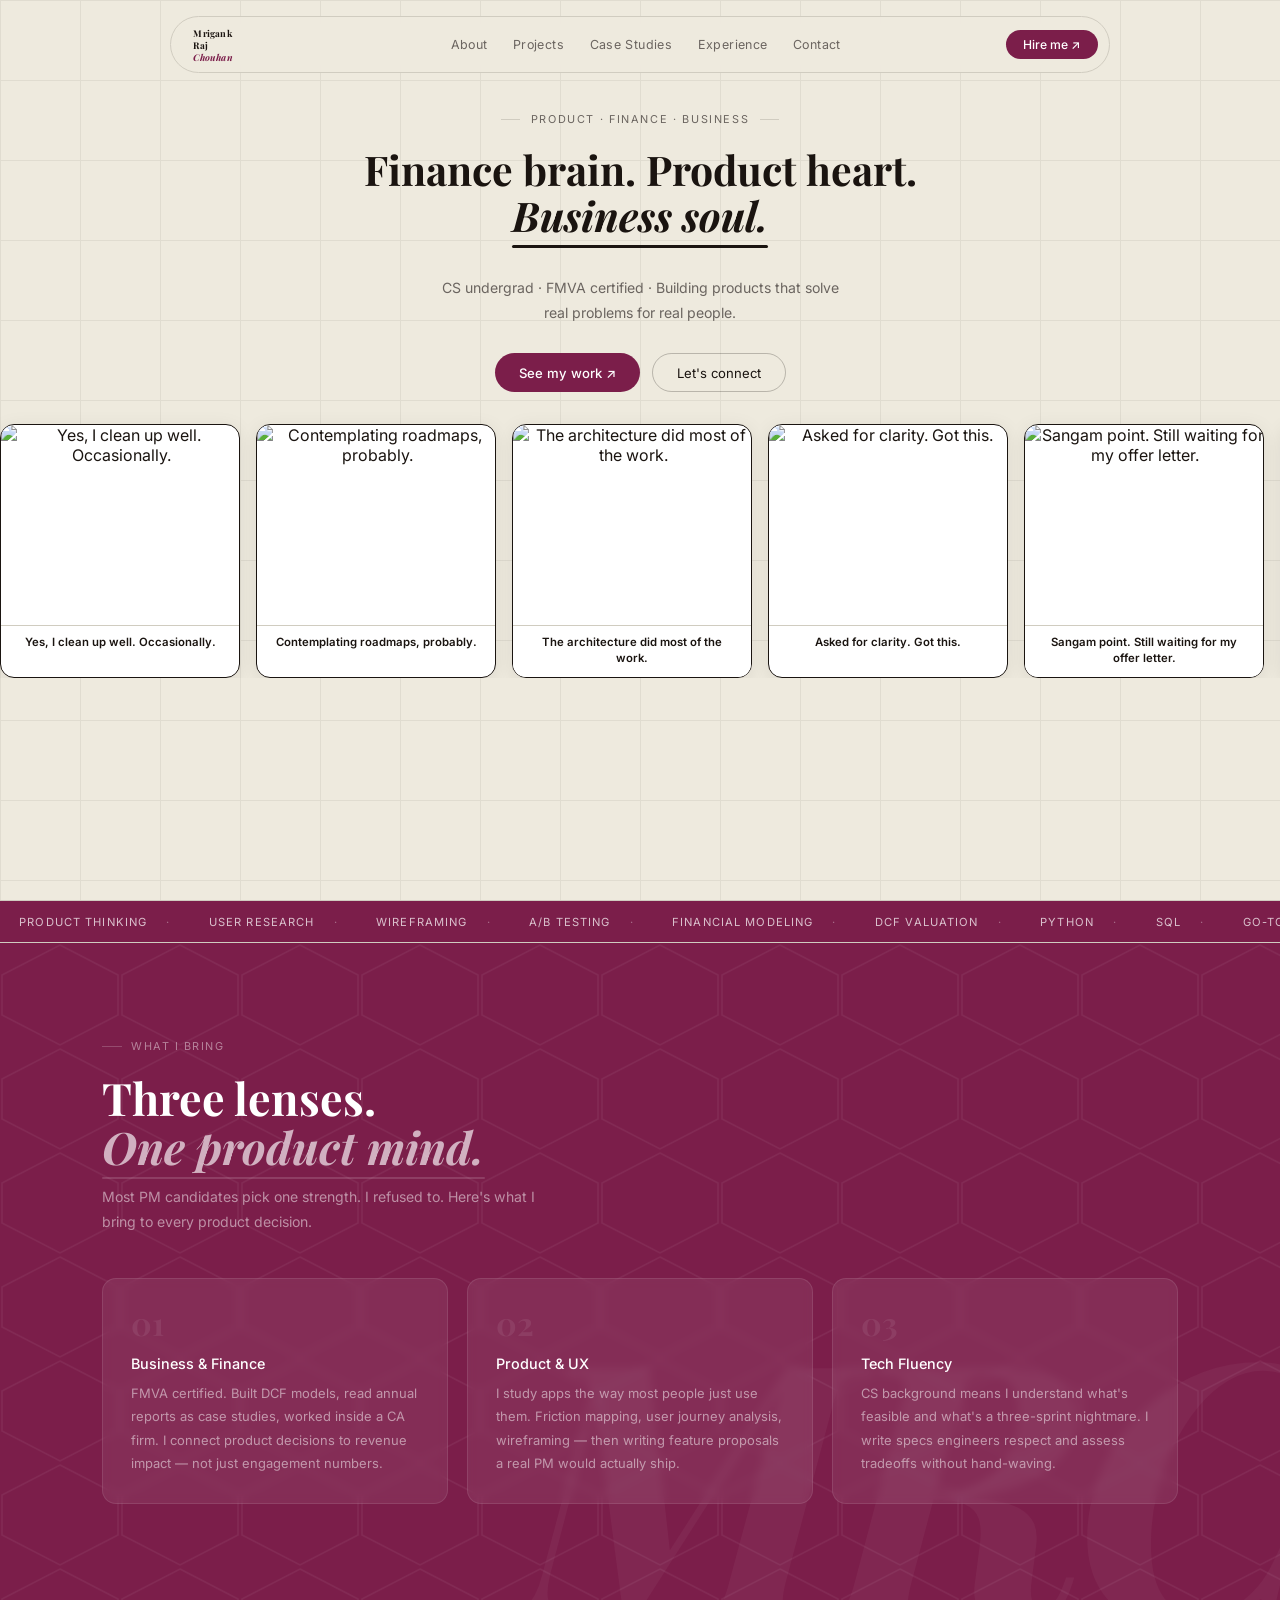
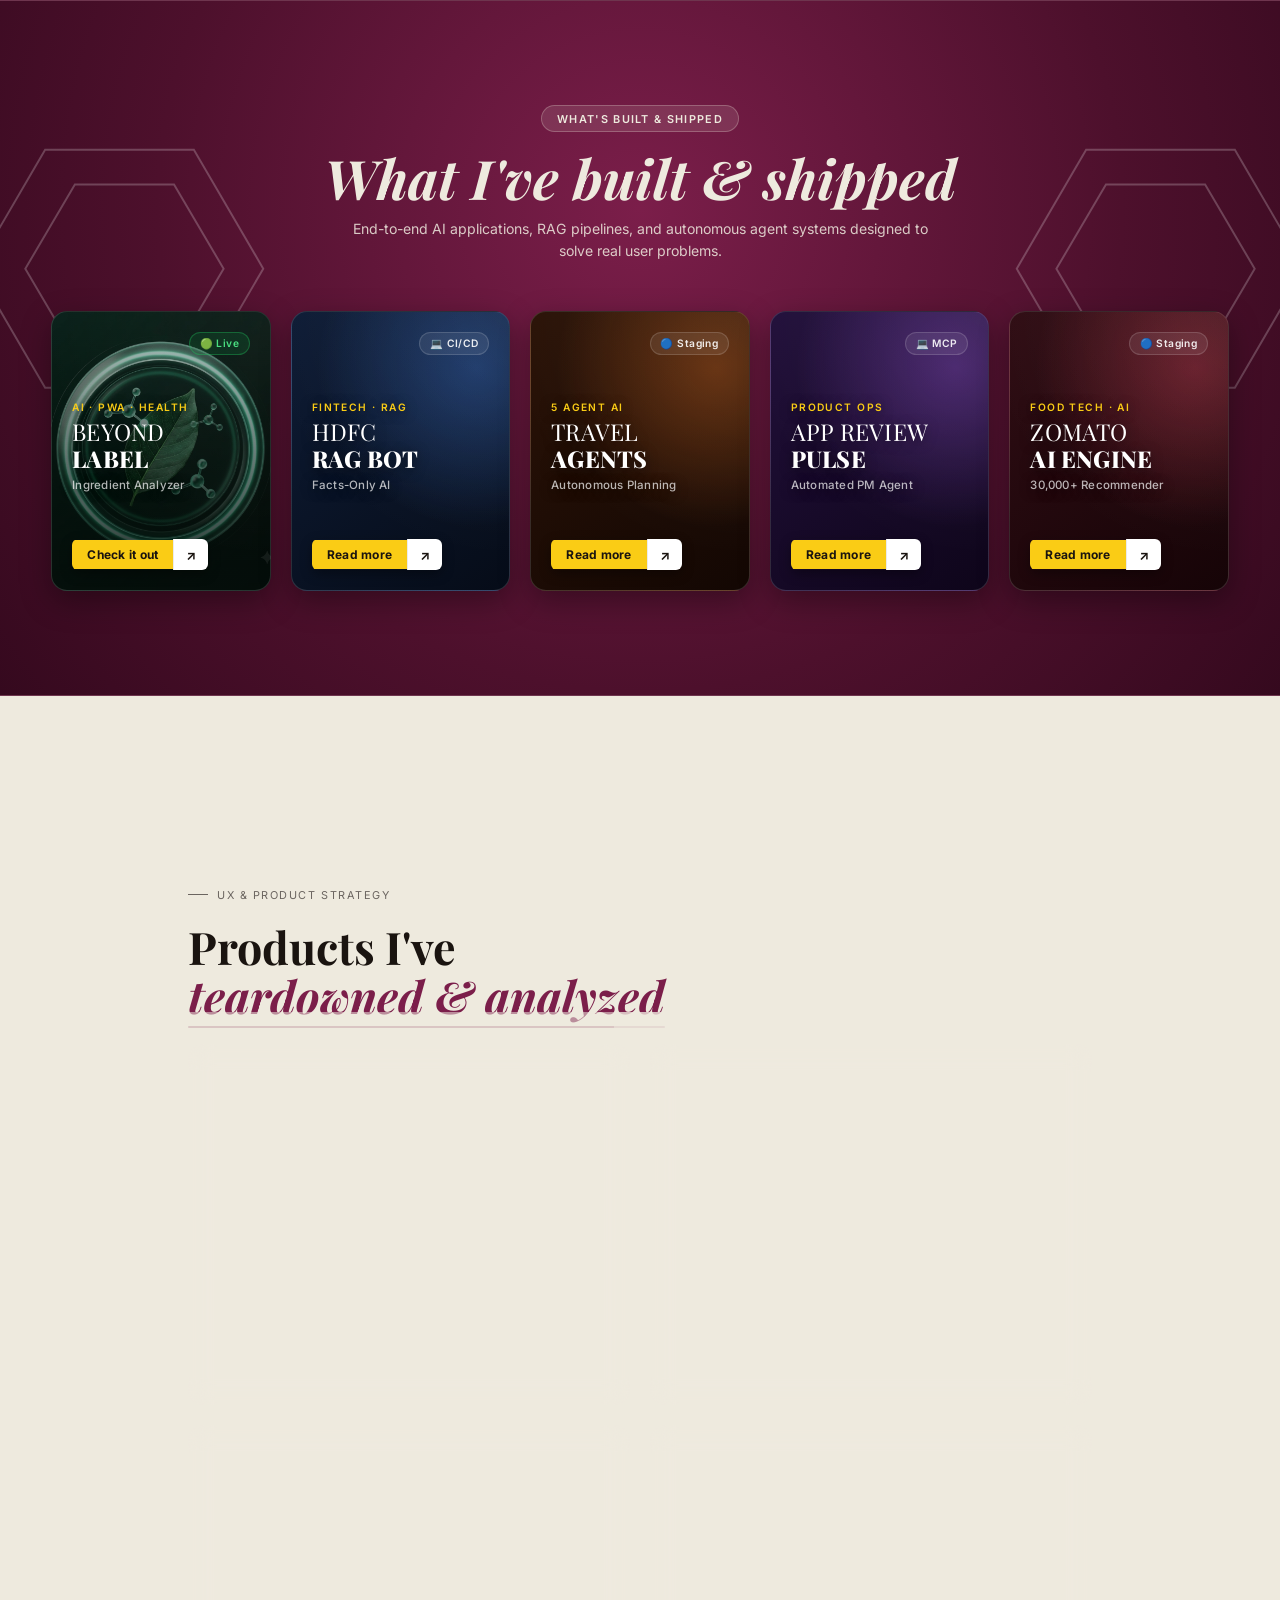
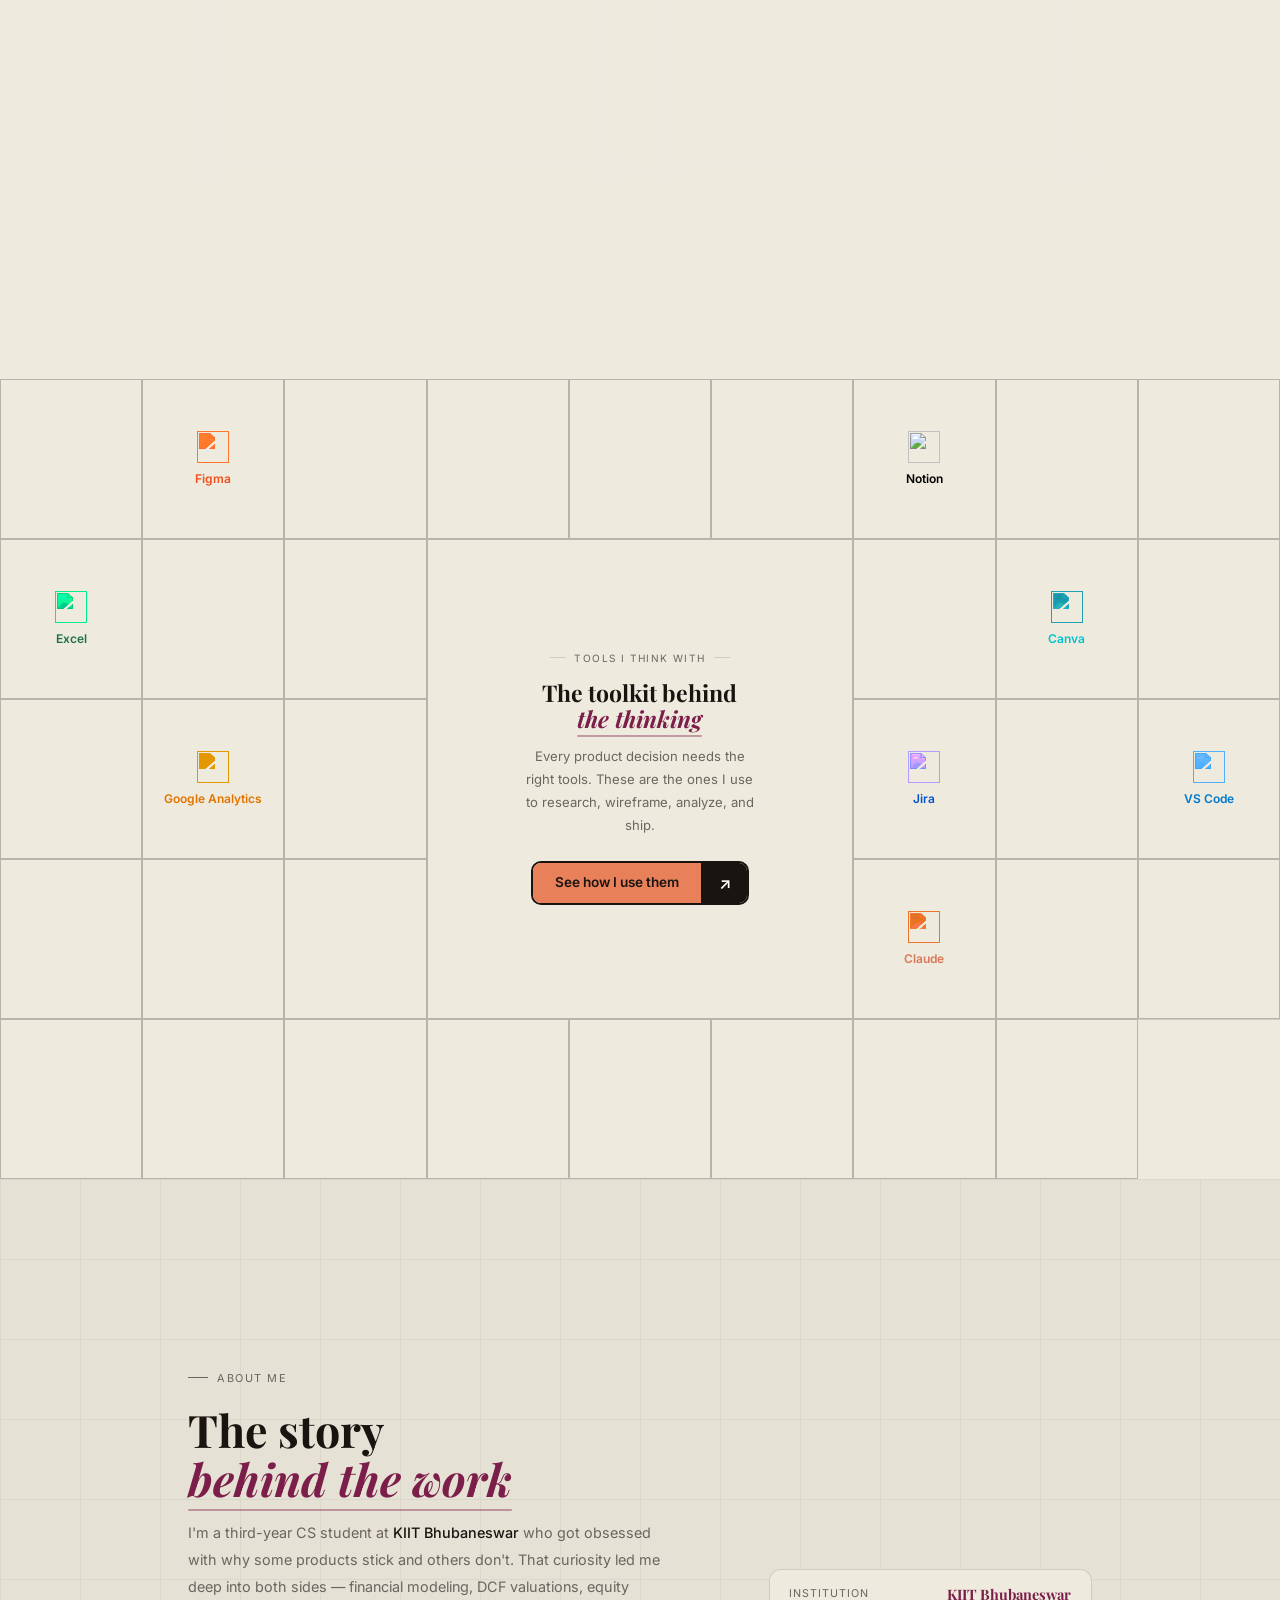
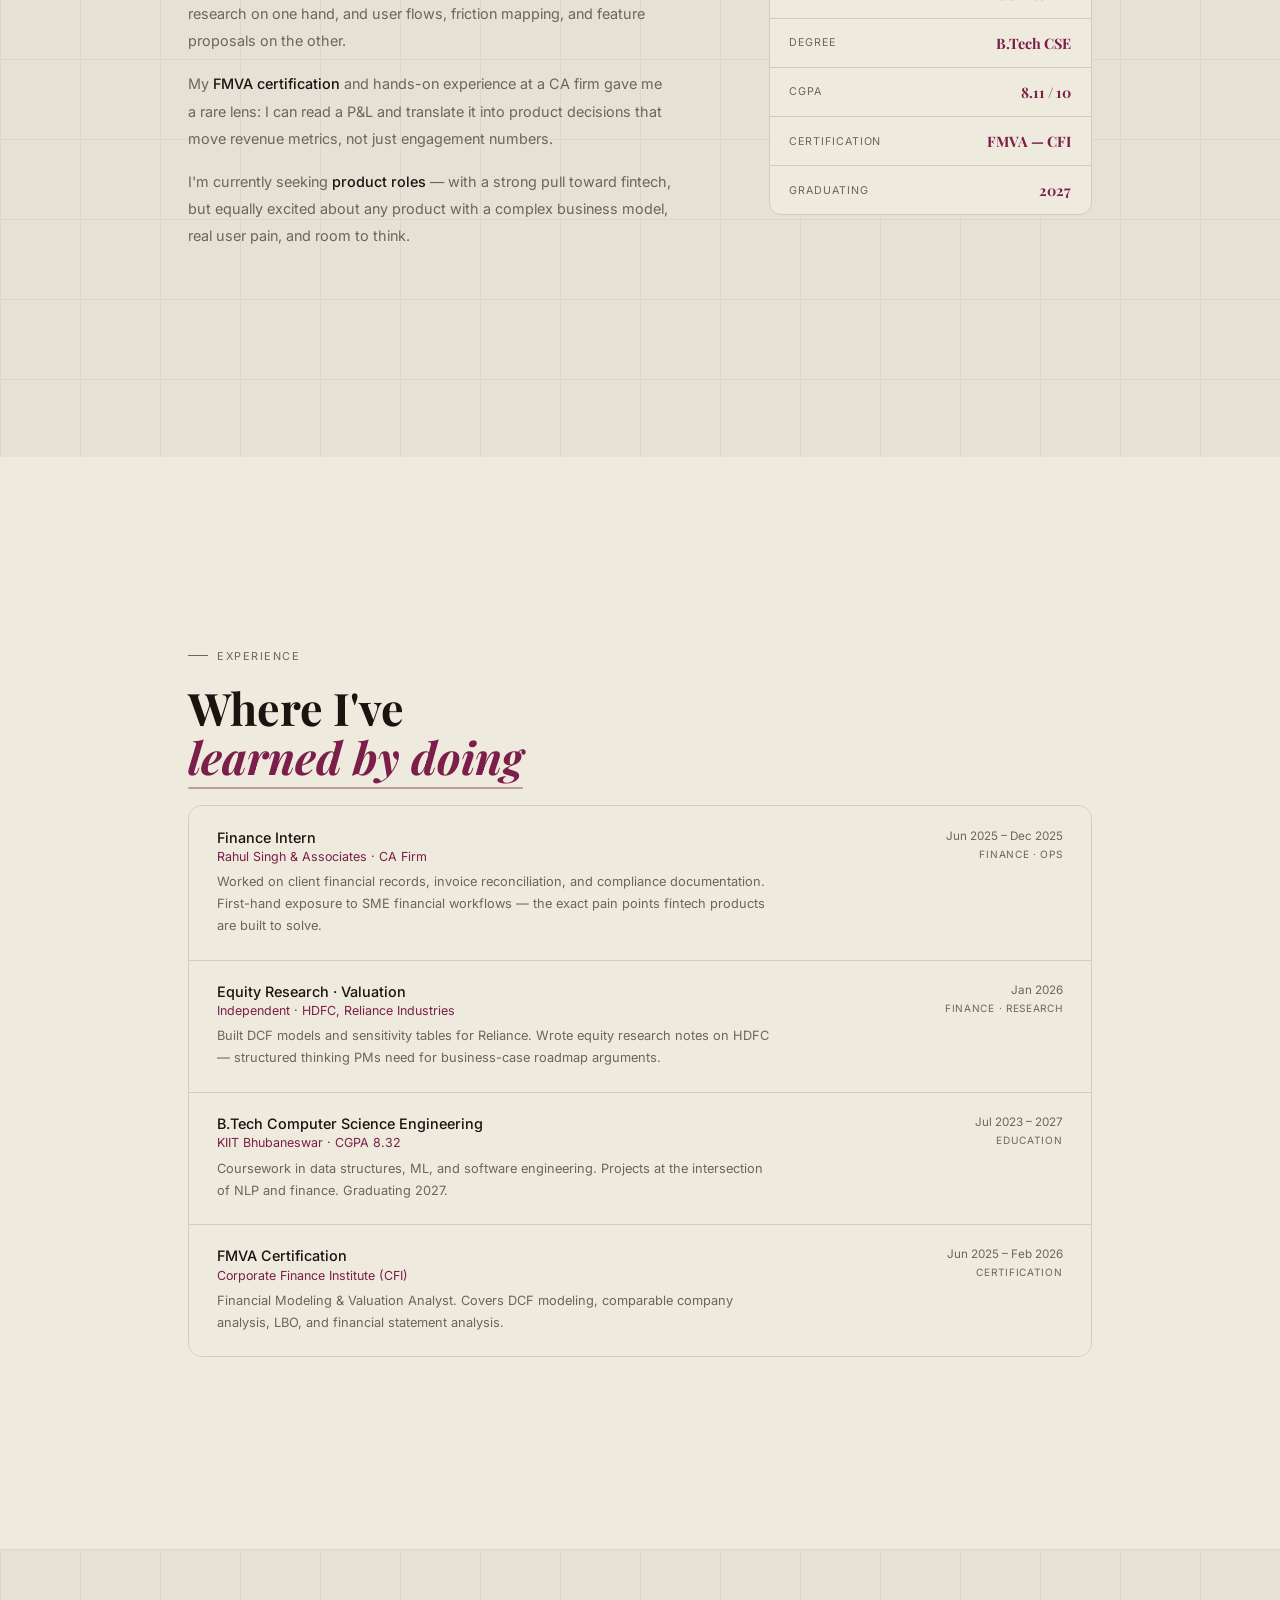
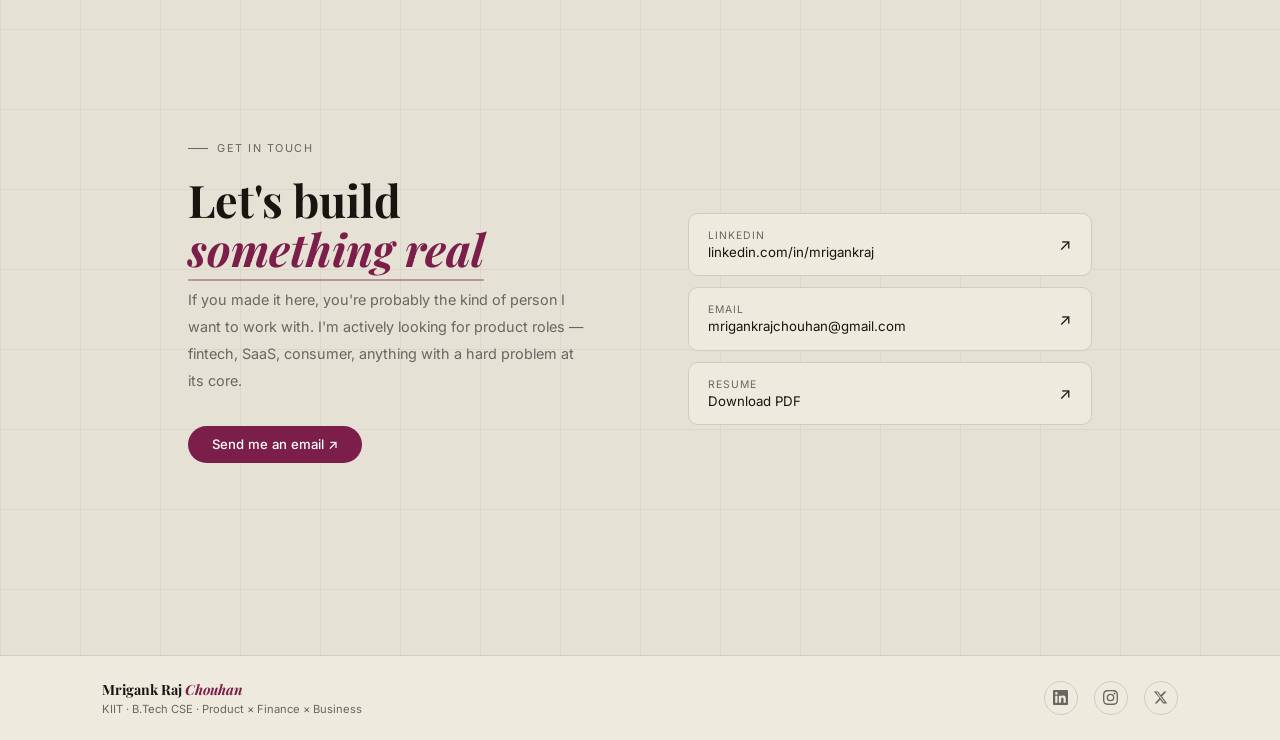
==== commit 9994e6c8: "feat: add 3D glowing green leaf molecule image to BeyondLabel showcase card background" ====
--- a/index.html
+++ b/index.html
@@ -213,9 +213,12 @@
 
 /* Card Background Themes */
 .theme-emerald {
-  background: 
-    radial-gradient(circle at 85% 20%, rgba(34,197,94,0.3) 0%, transparent 55%),
-    linear-gradient(145deg, #0b2219 0%, #050f0b 100%);
+  background-color: #050f0b;
+  background-image: 
+    linear-gradient(180deg, rgba(5,15,11,0.25) 0%, rgba(5,15,11,0.85) 100%),
+    url("assets/projects/beyondlabel_card.jpg");
+  background-size: cover;
+  background-position: center;
 }
 .theme-sapphire {
   background: 
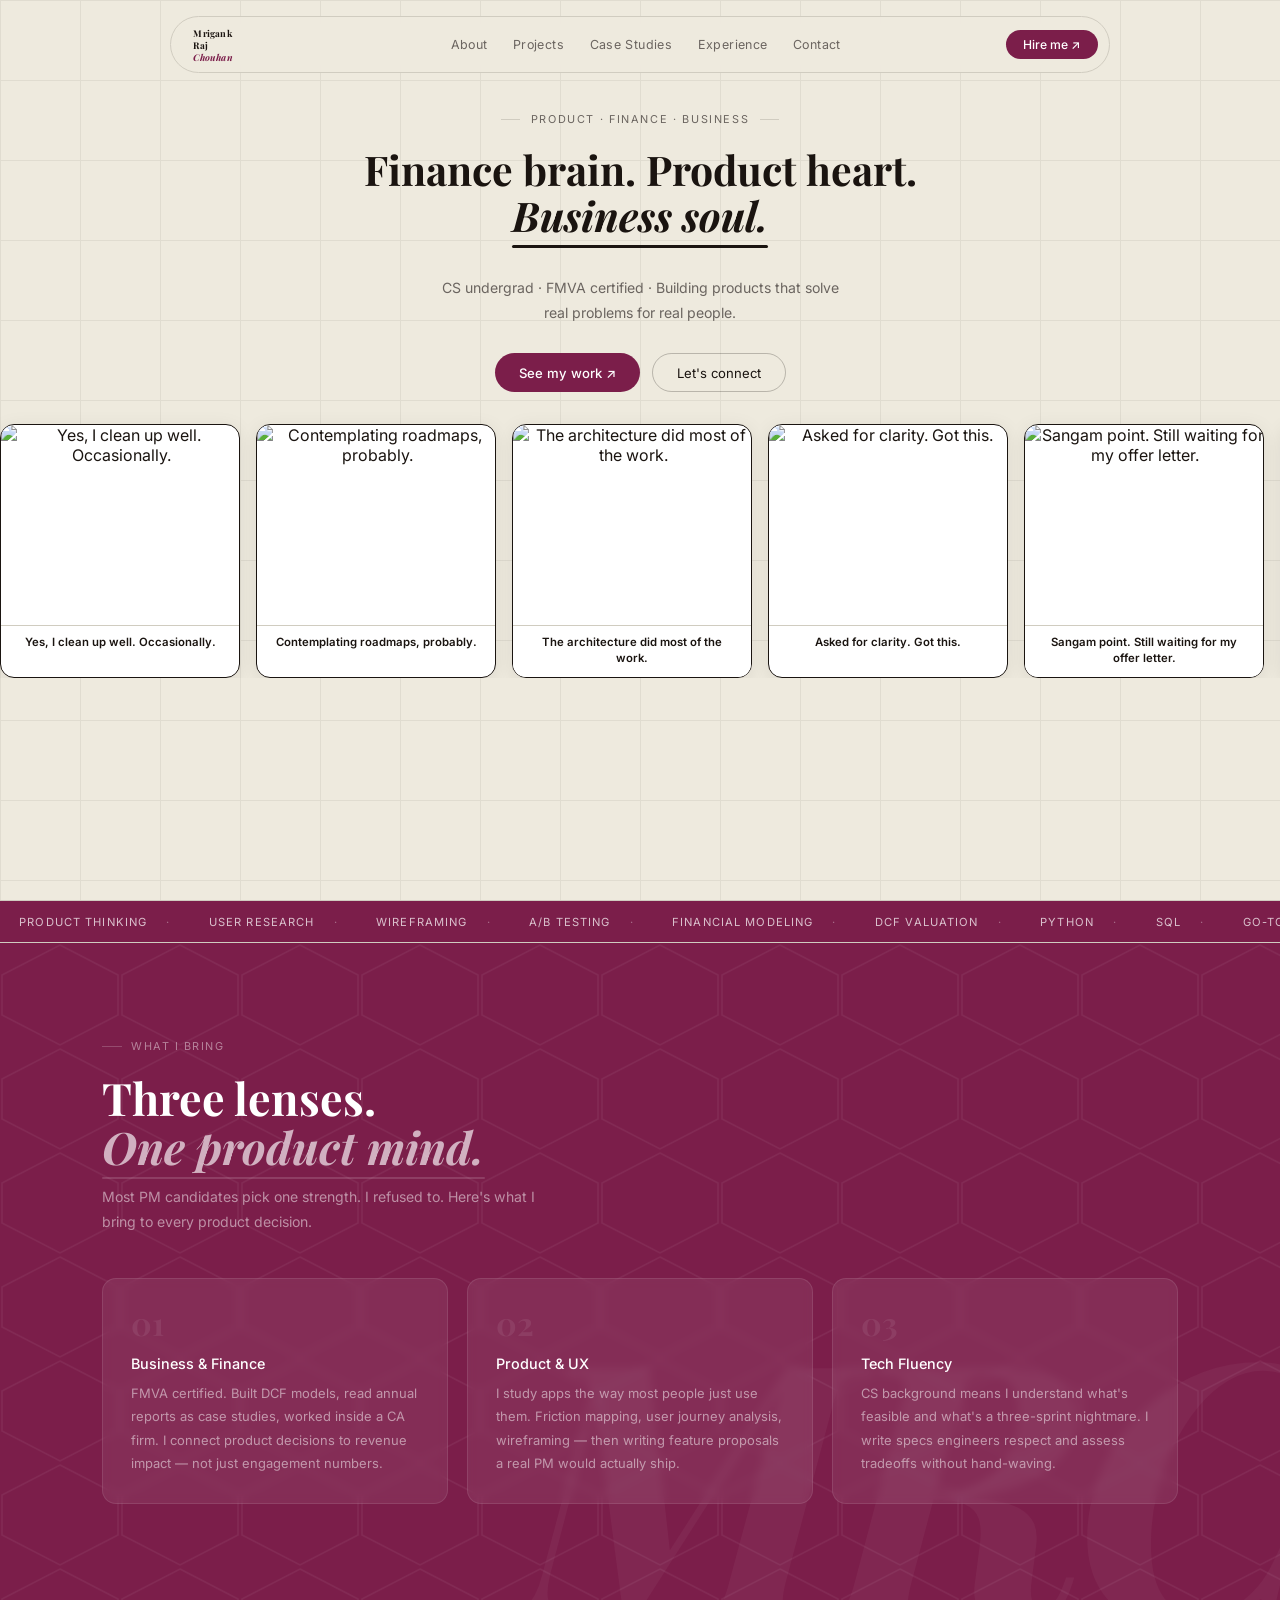
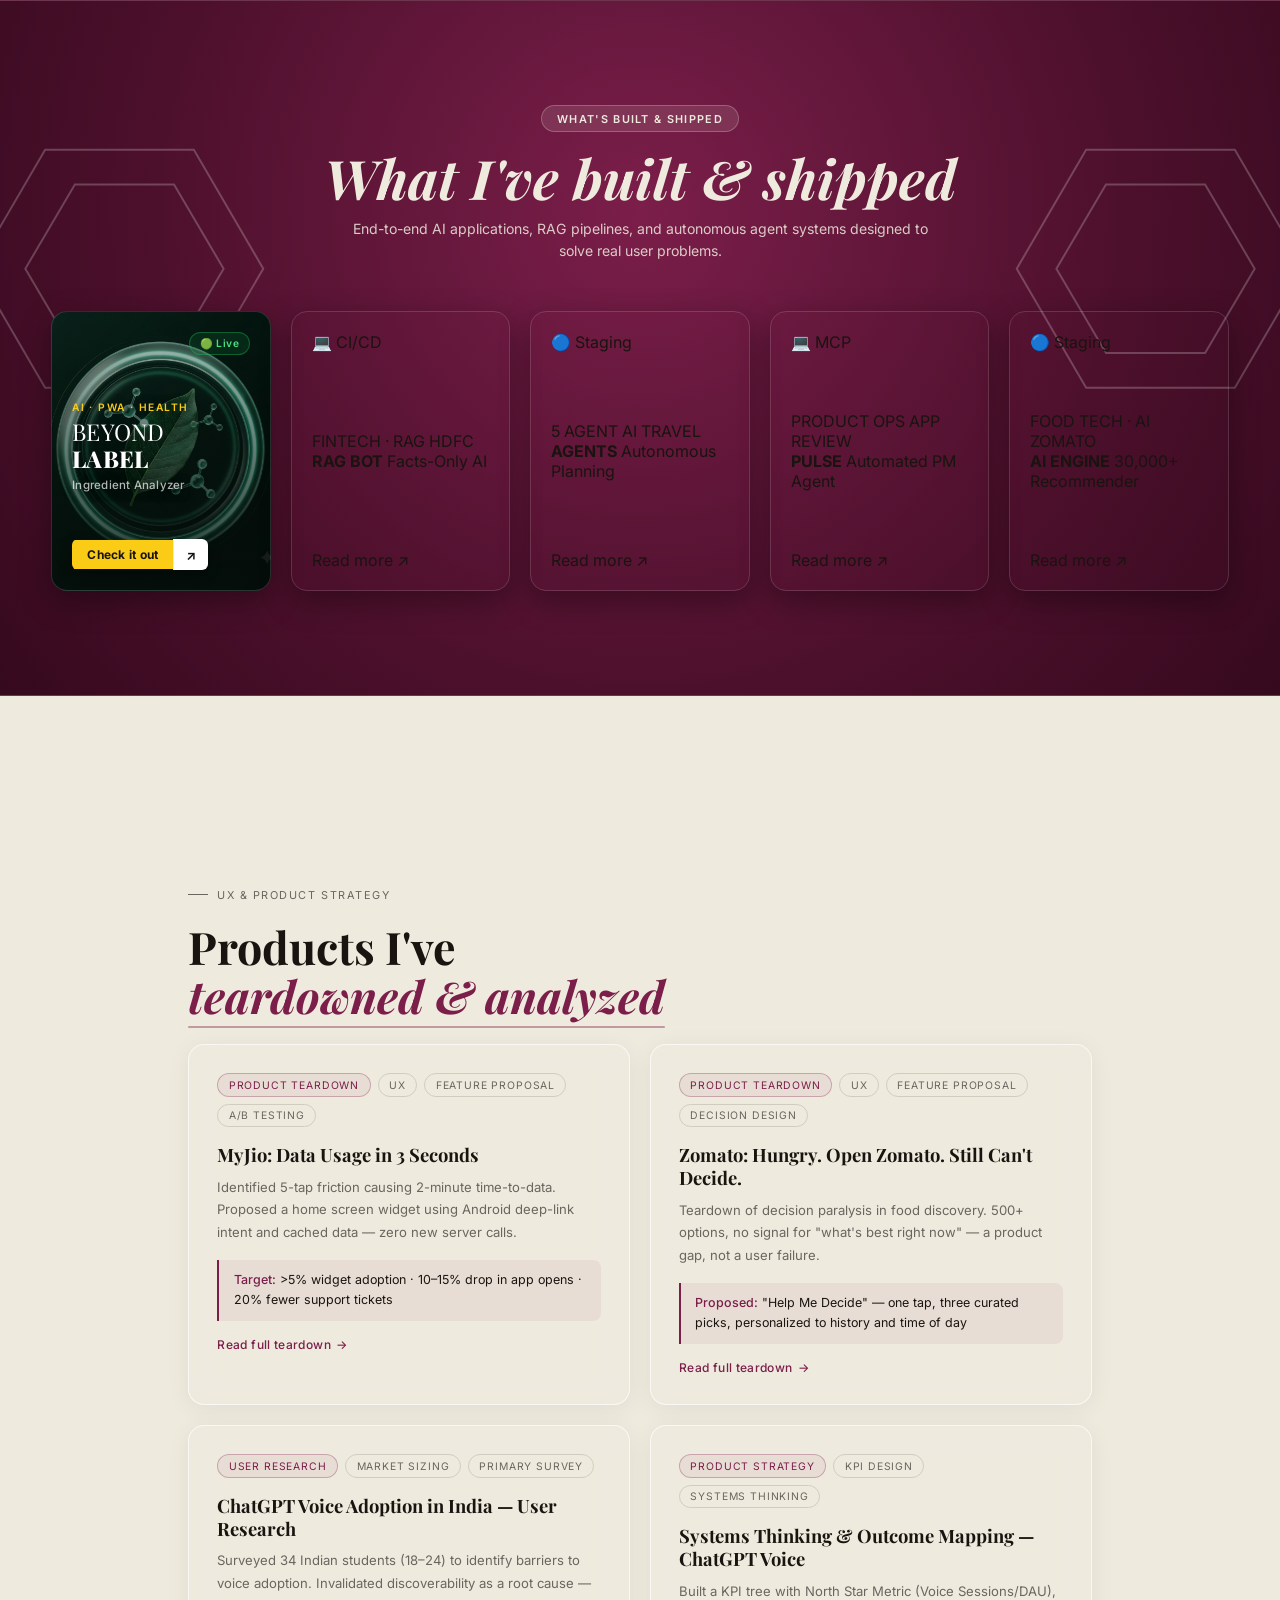
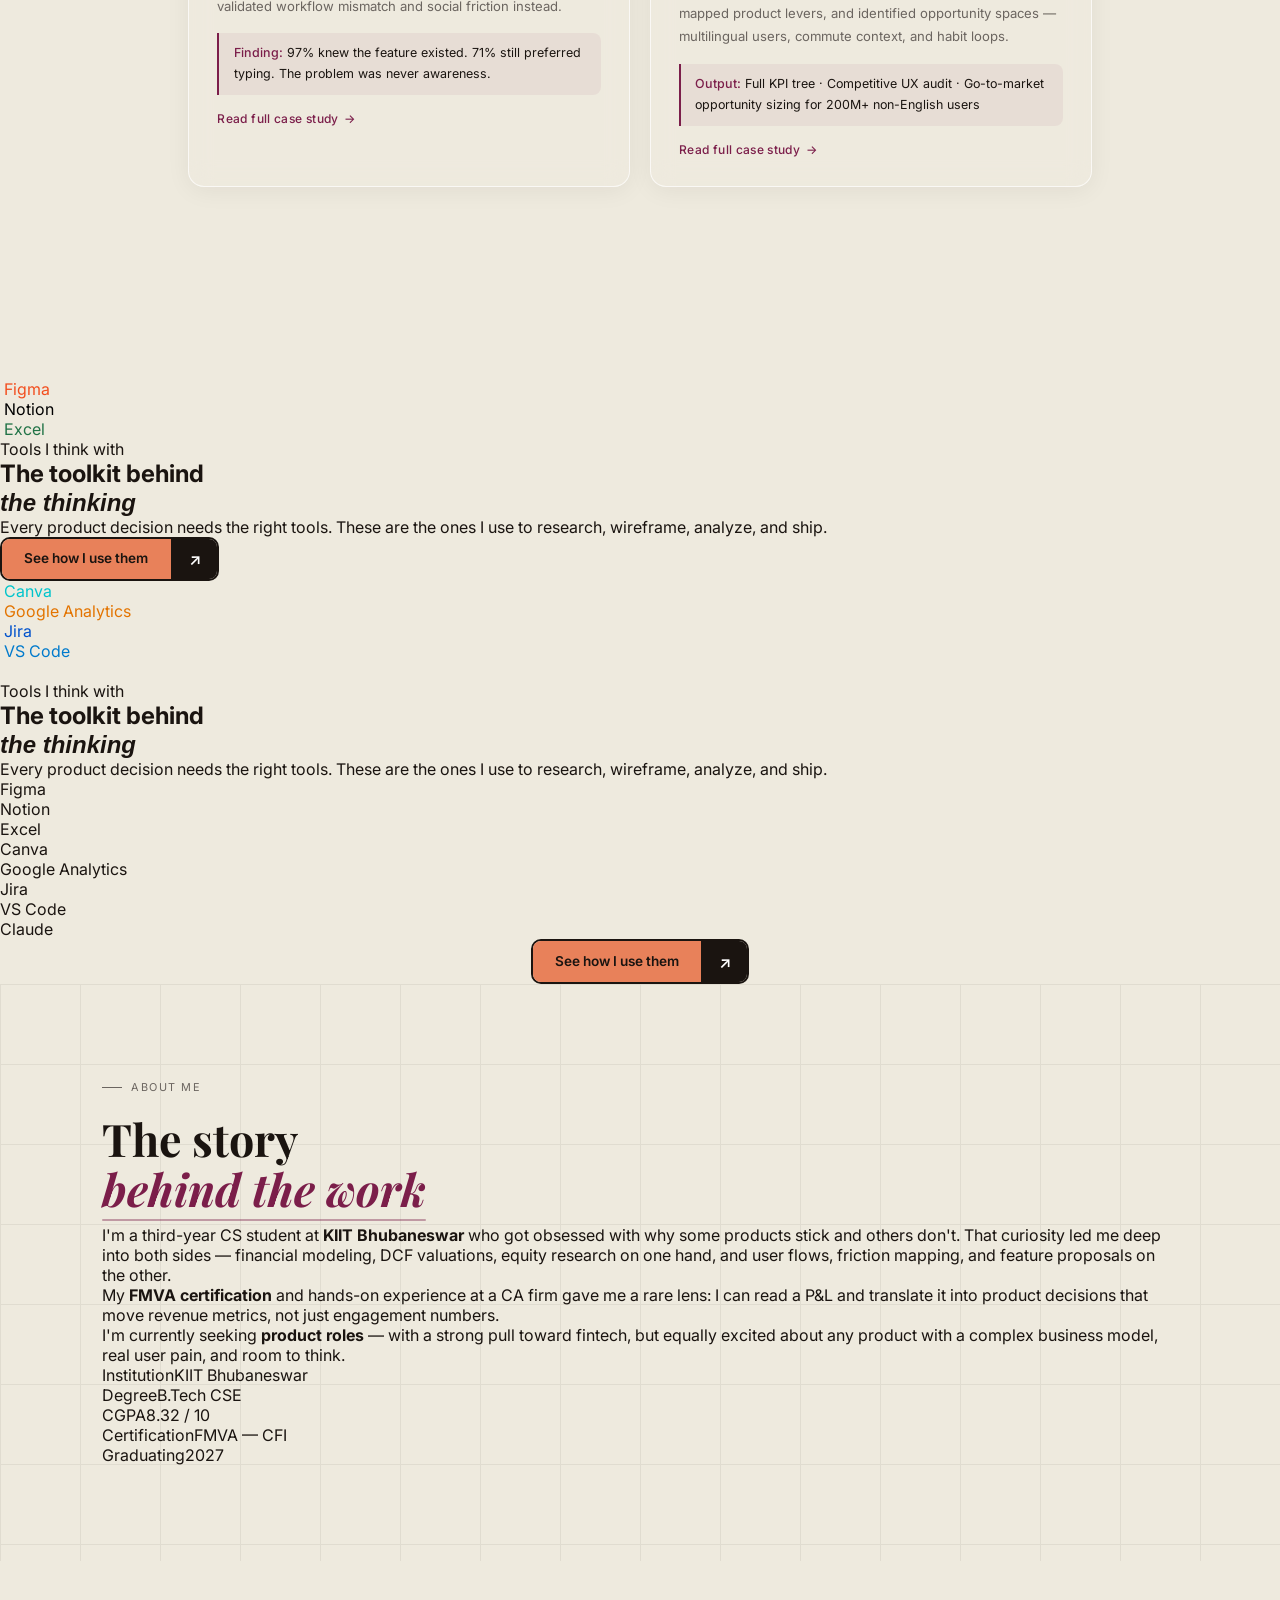
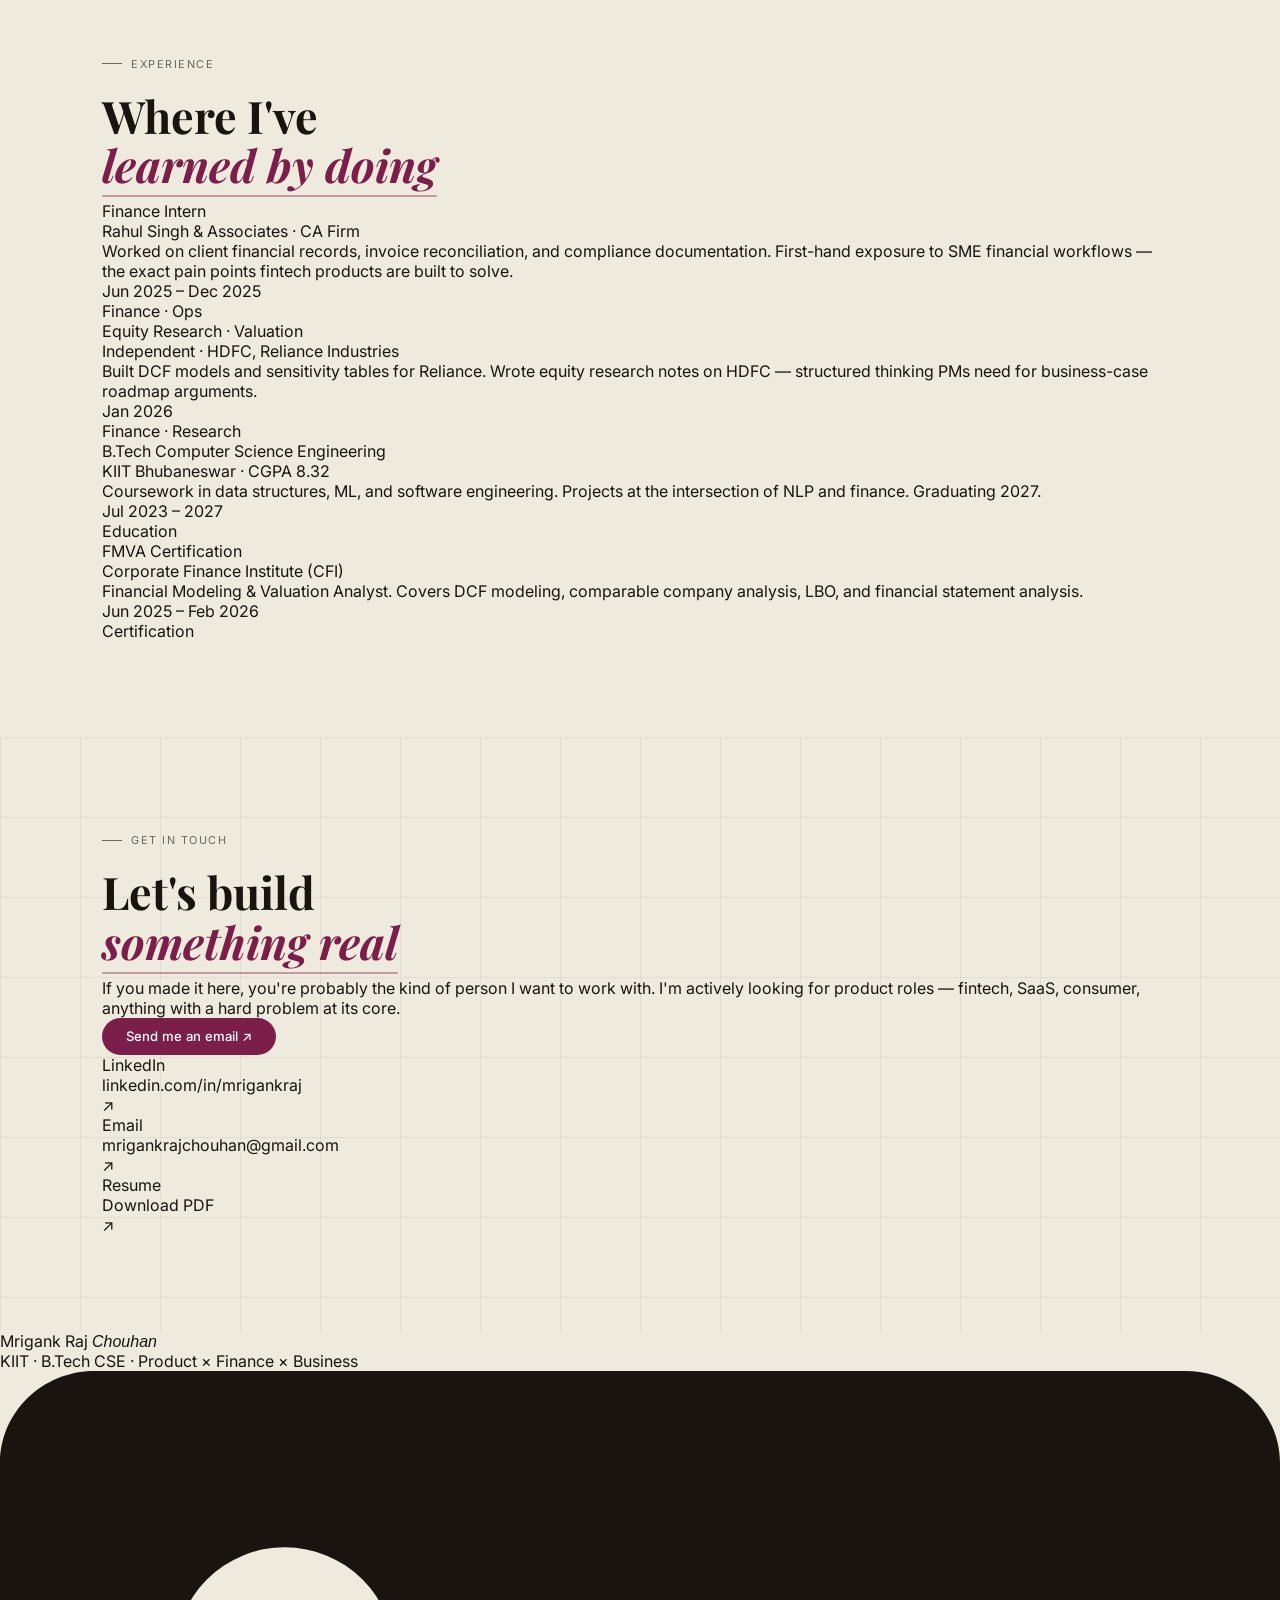
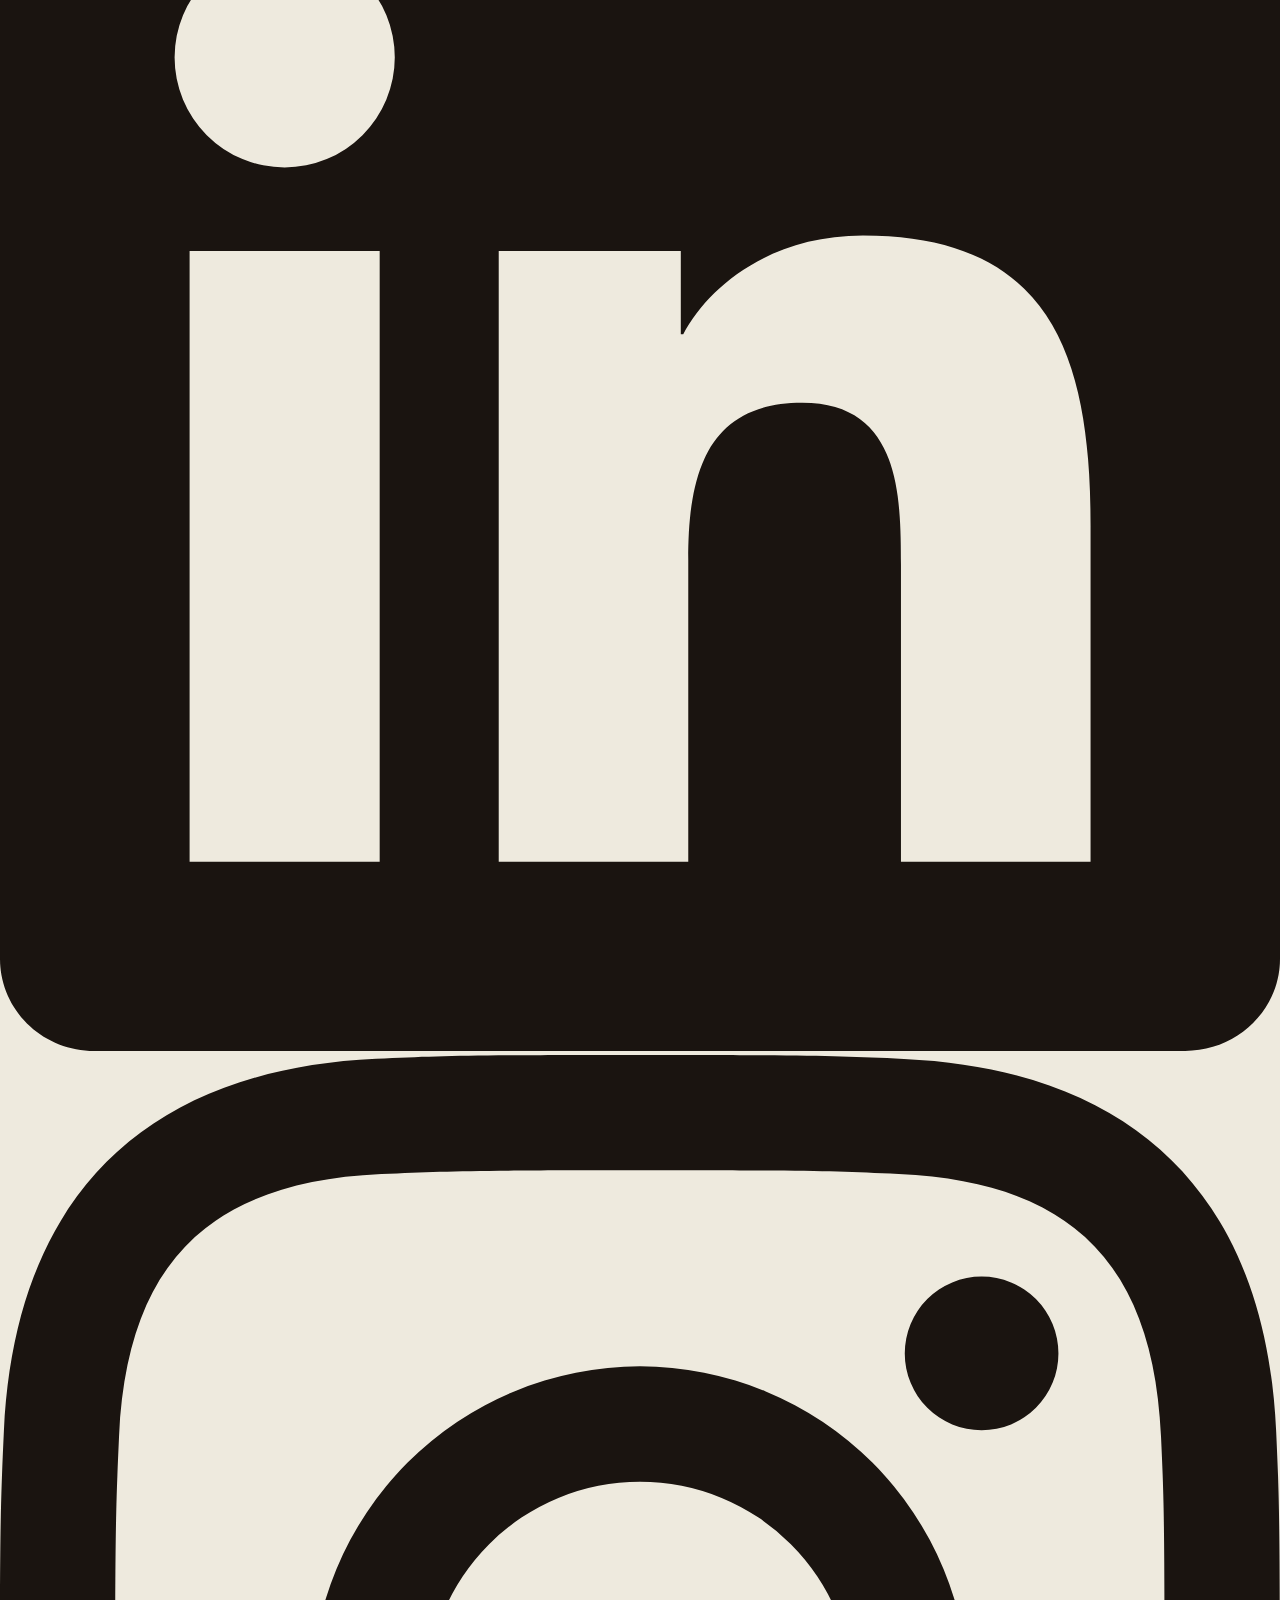
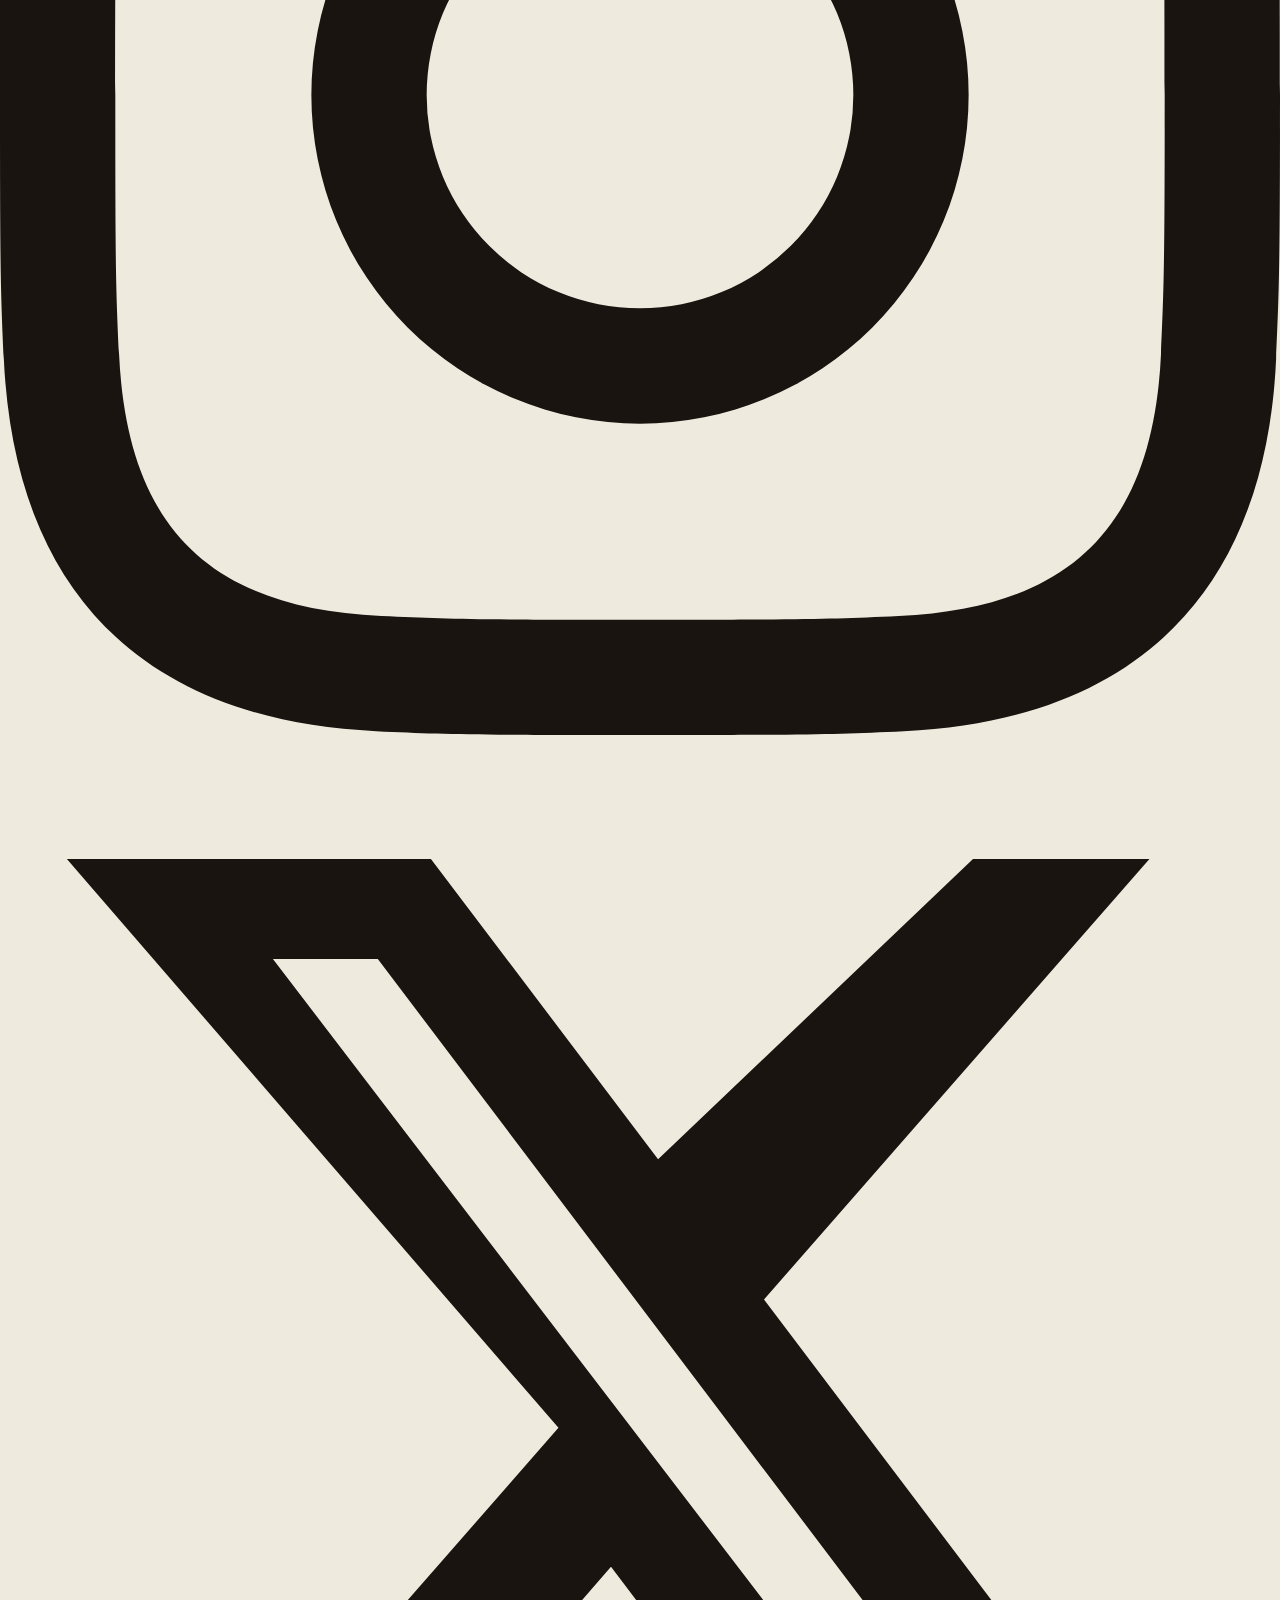
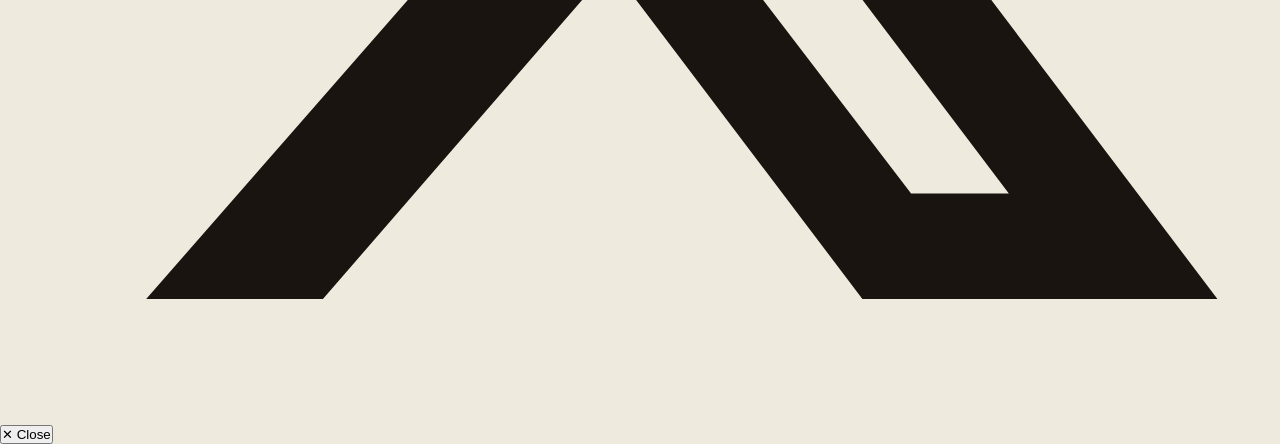
==== commit d9e3436f: "feat: add 3D glowing blue tech safe image to HDFC RAG Bot showcase card background" ====
--- a/index.html
+++ b/index.html
@@ -219,11 +219,13 @@
     url("assets/projects/beyondlabel_card.jpg");
   background-size: cover;
   background-position: center;
-}
 .theme-sapphire {
-  background: 
-    radial-gradient(circle at 85% 20%, rgba(59,130,246,0.3) 0%, transparent 55%),
-    linear-gradient(145deg, #0e1c36 0%, #060c18 100%);
+  background-color: #060c18;
+  background-image: 
+    linear-gradient(180deg, rgba(6,12,24,0.25) 0%, rgba(6,12,24,0.85) 100%),
+    url("assets/projects/hdfc_rag_card.jpg");
+  background-size: cover;
+  background-position: center;
 }
 .theme-orange {
   background: 
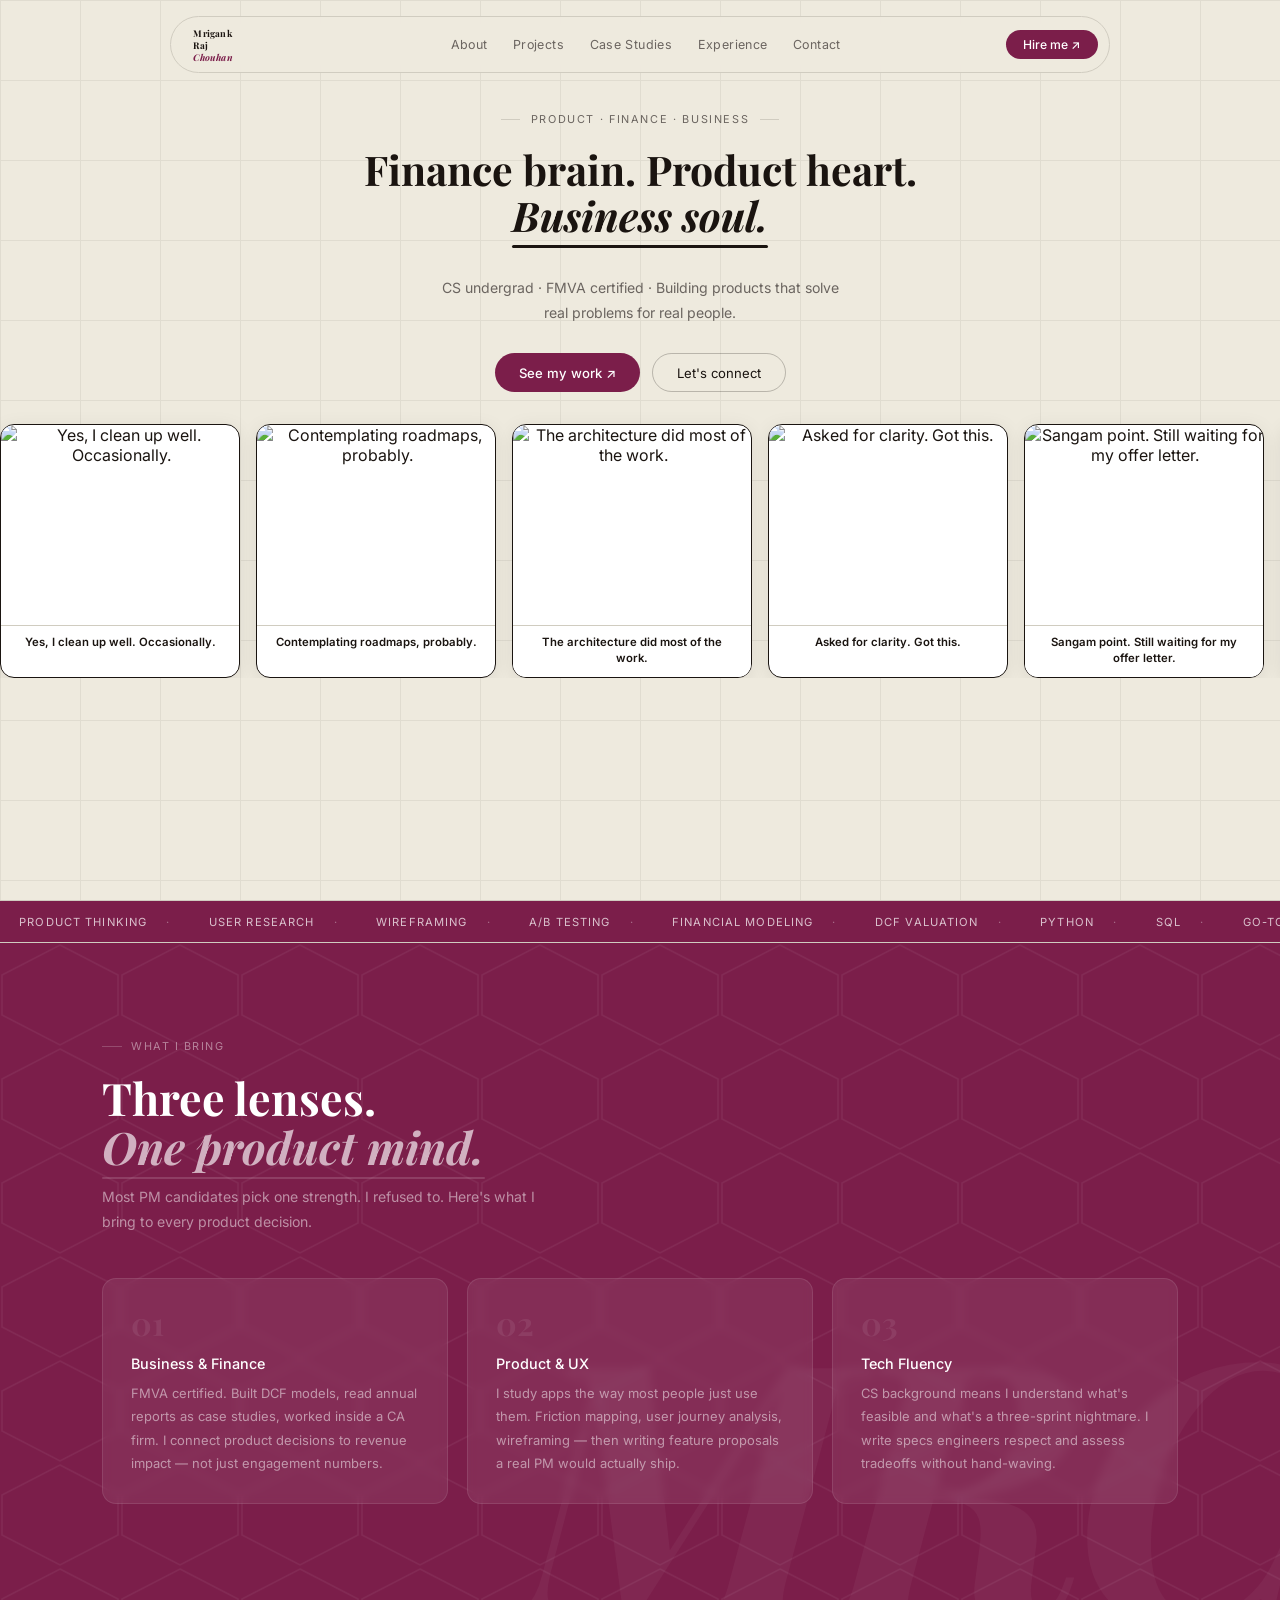
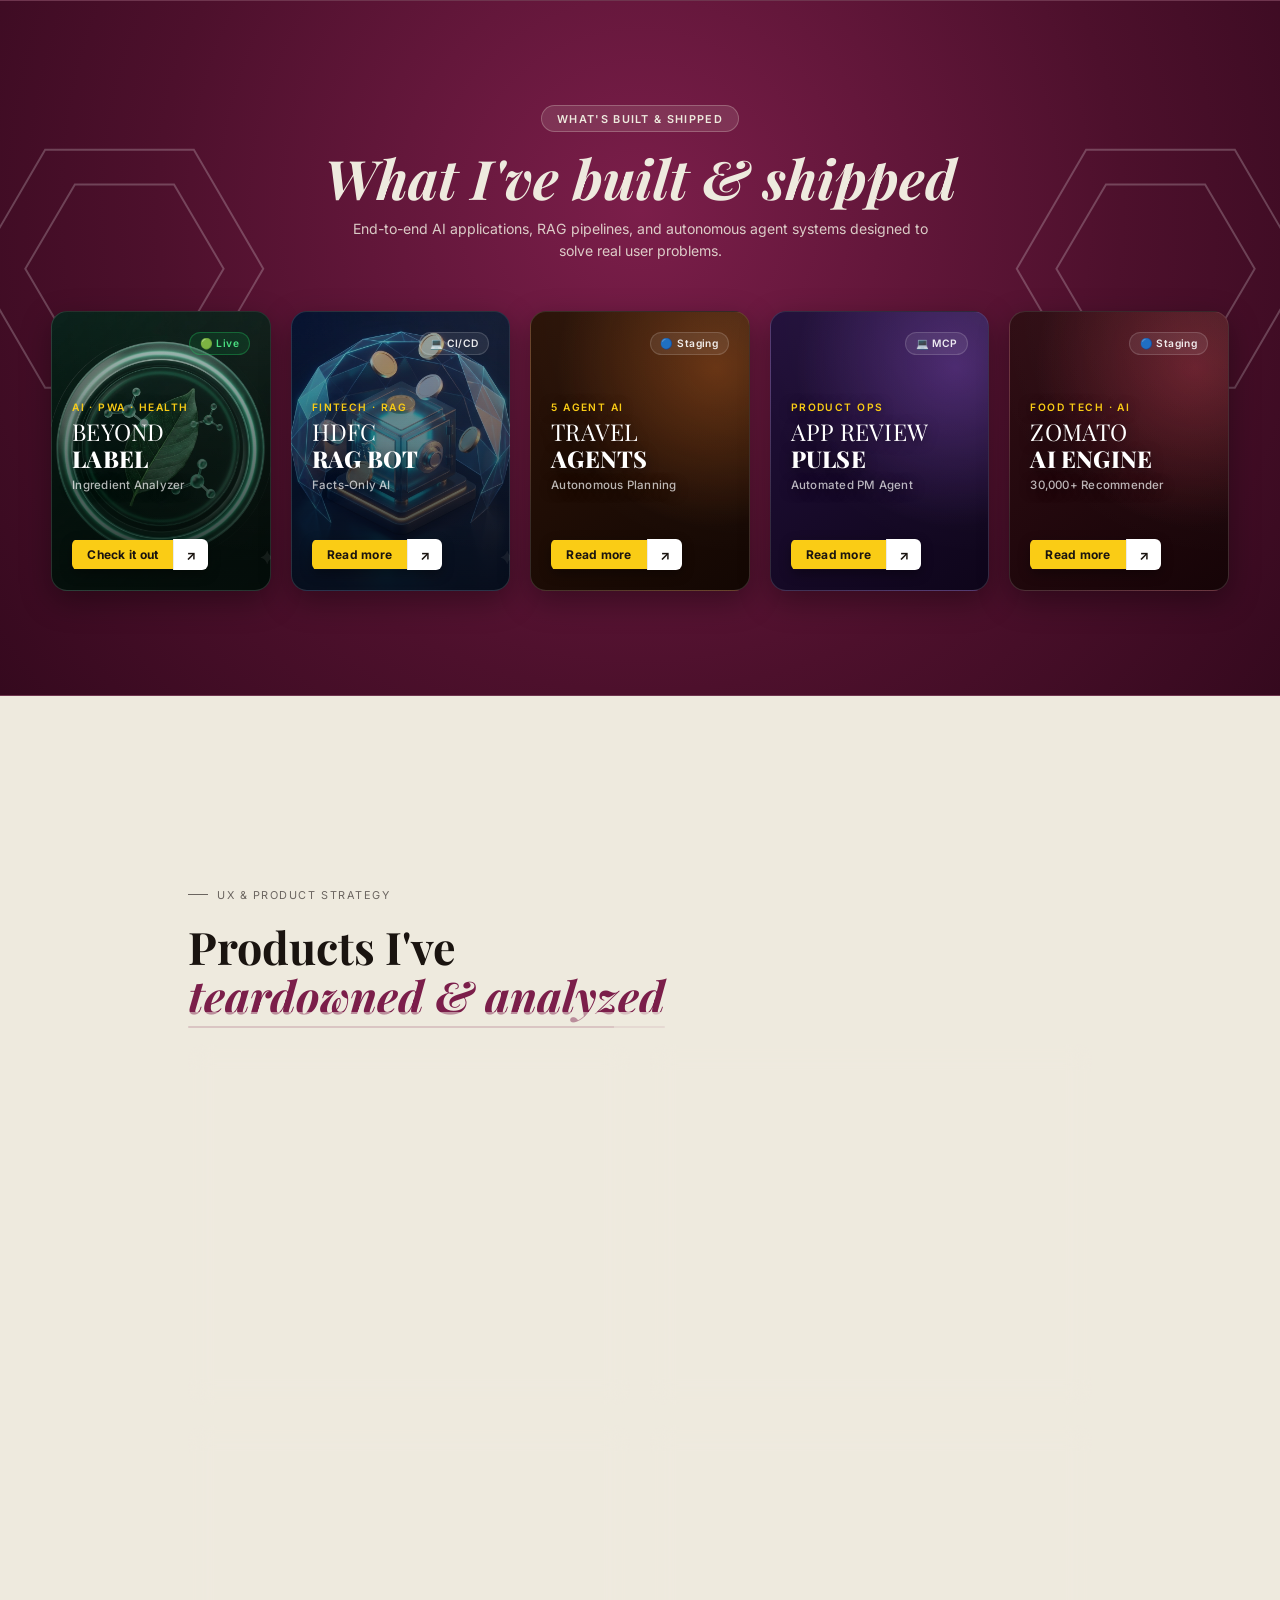
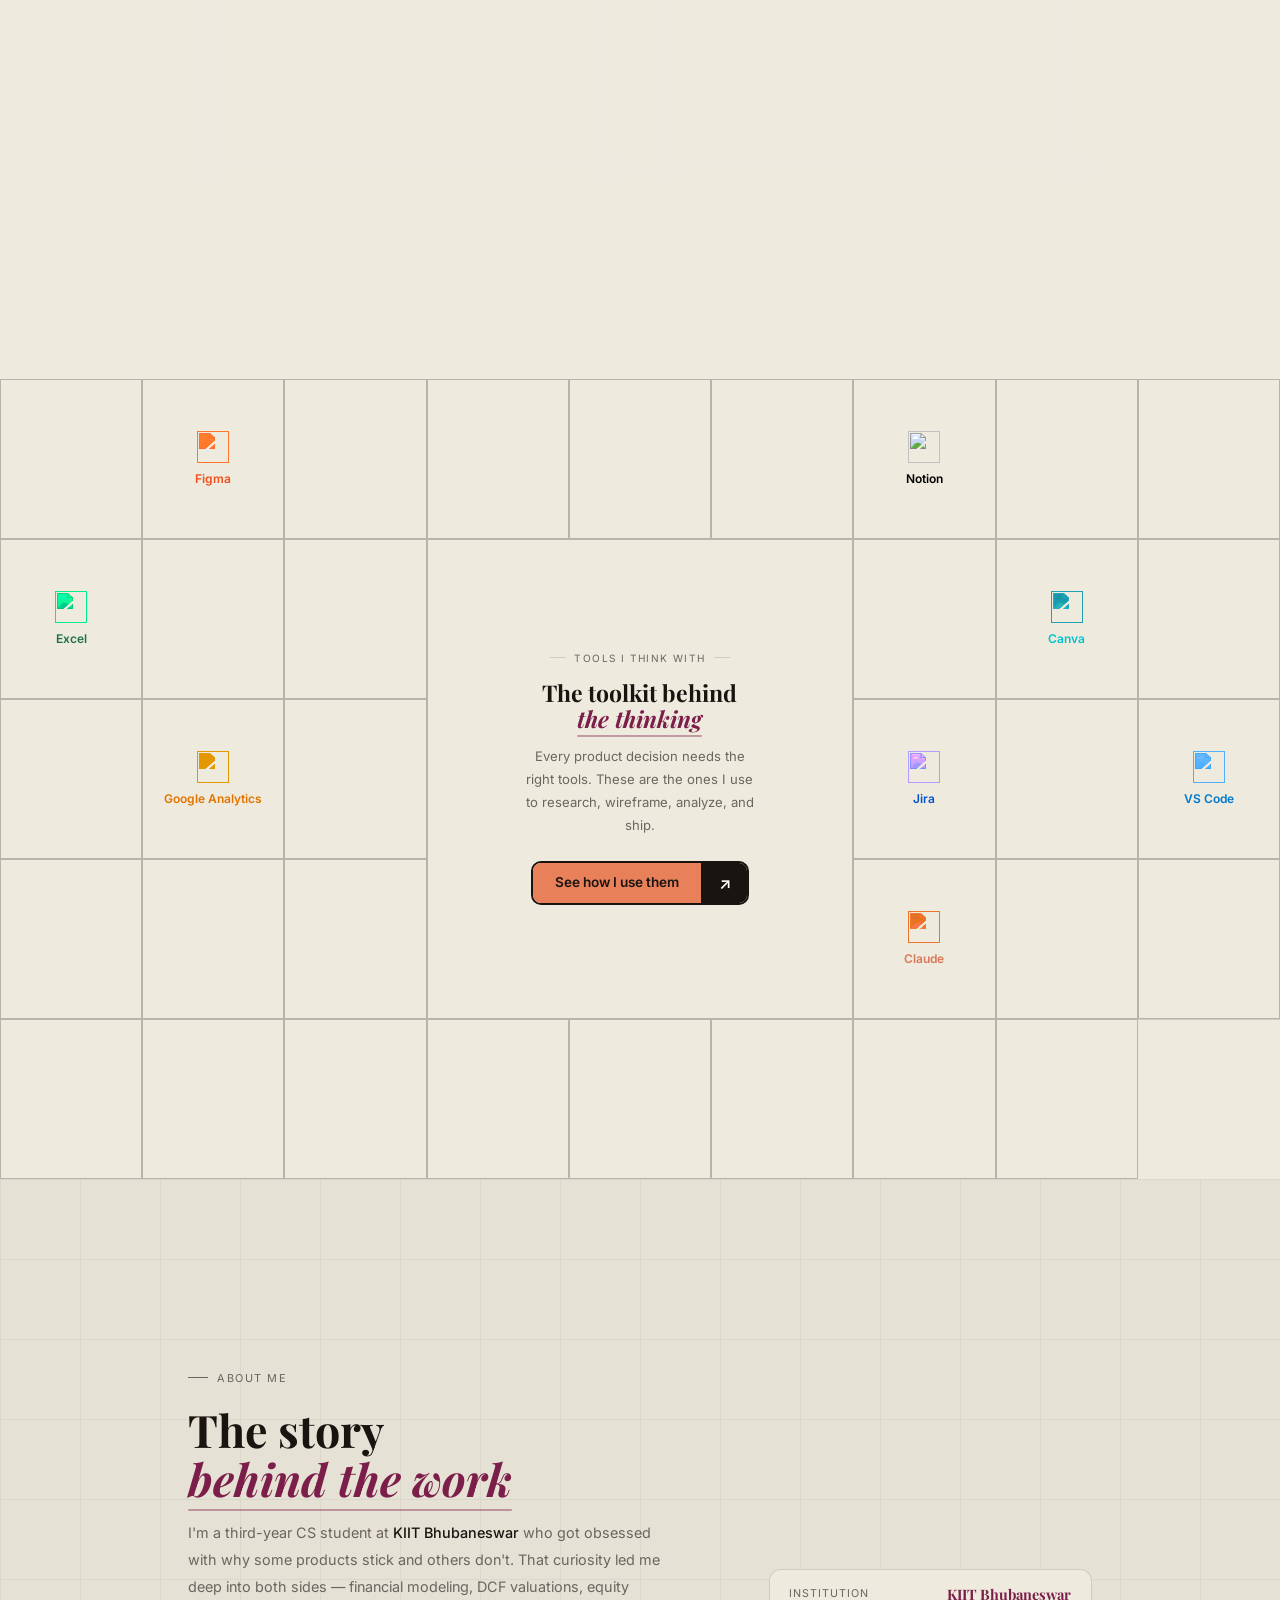
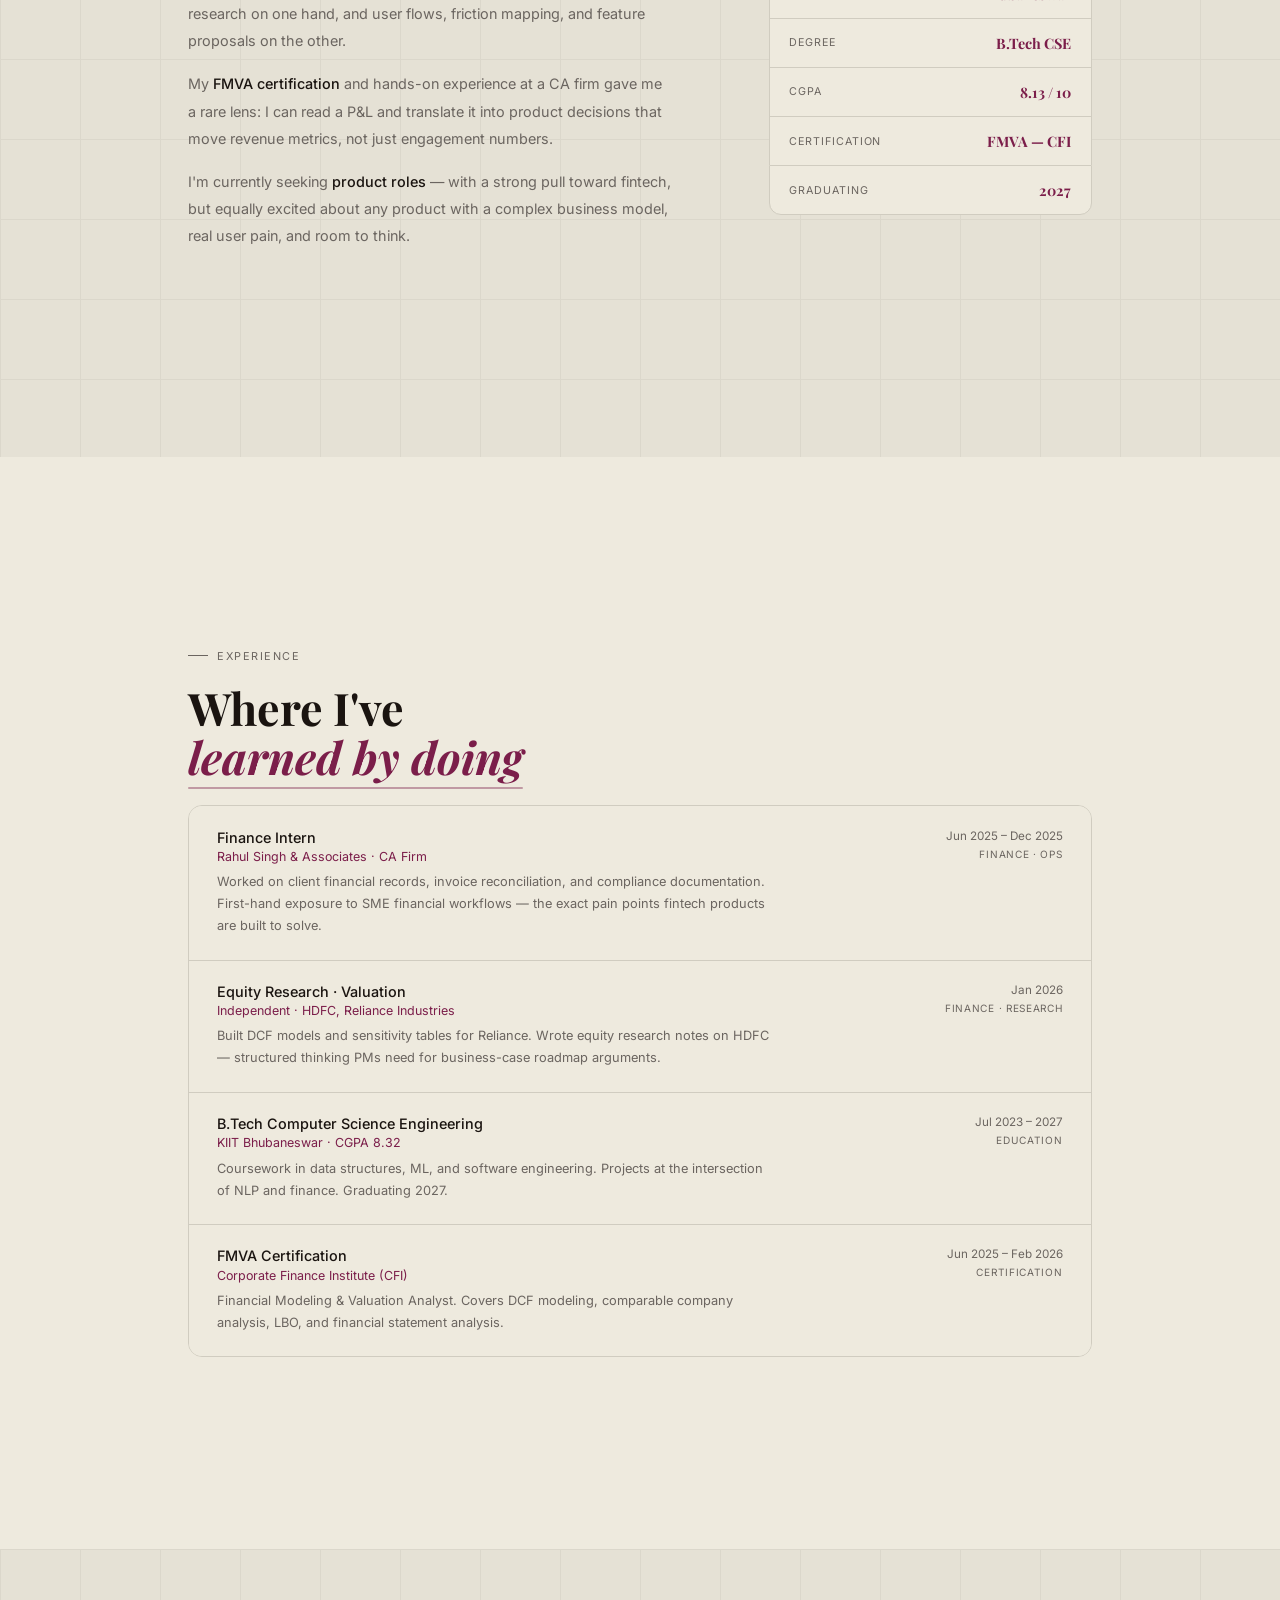
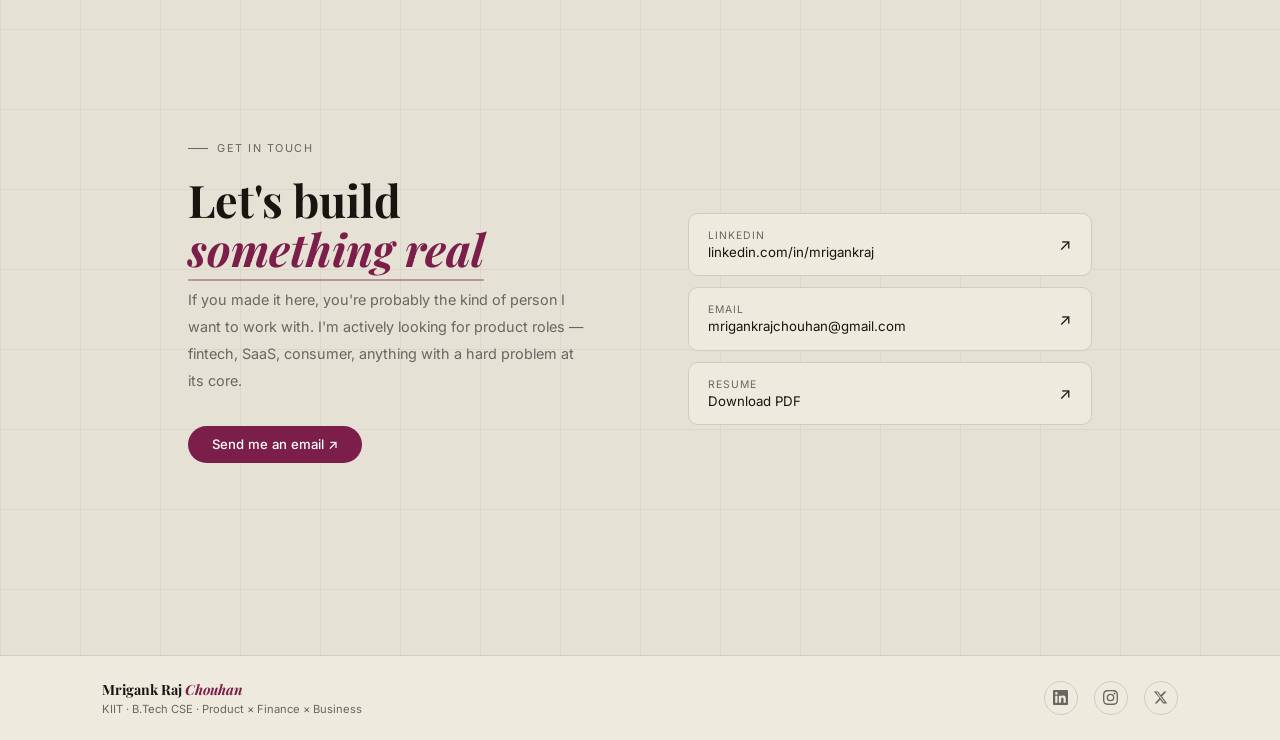
==== commit ceb0da27: "fix: restore missing closing brace on .theme-emerald CSS so all card background themes render proper" ====
--- a/index.html
+++ b/index.html
@@ -219,6 +219,7 @@
     url("assets/projects/beyondlabel_card.jpg");
   background-size: cover;
   background-position: center;
+}
 .theme-sapphire {
   background-color: #060c18;
   background-image: 
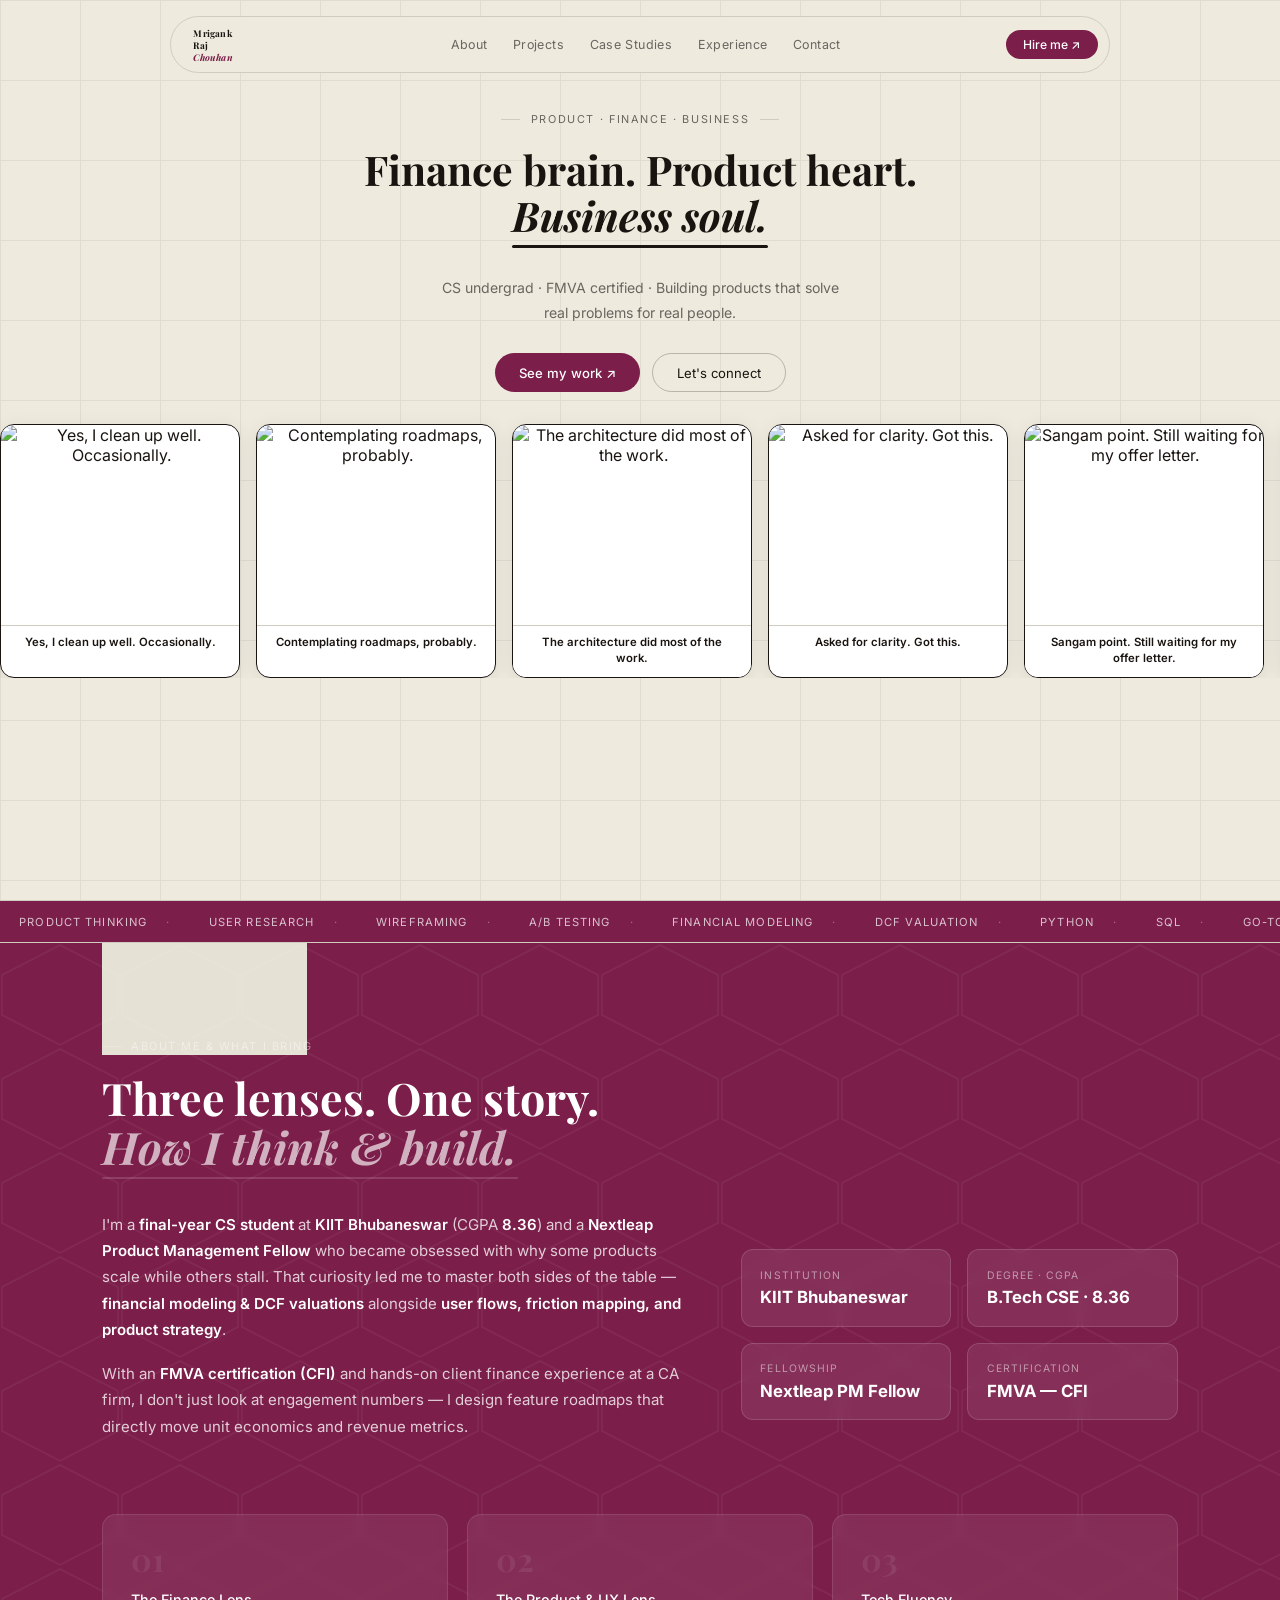
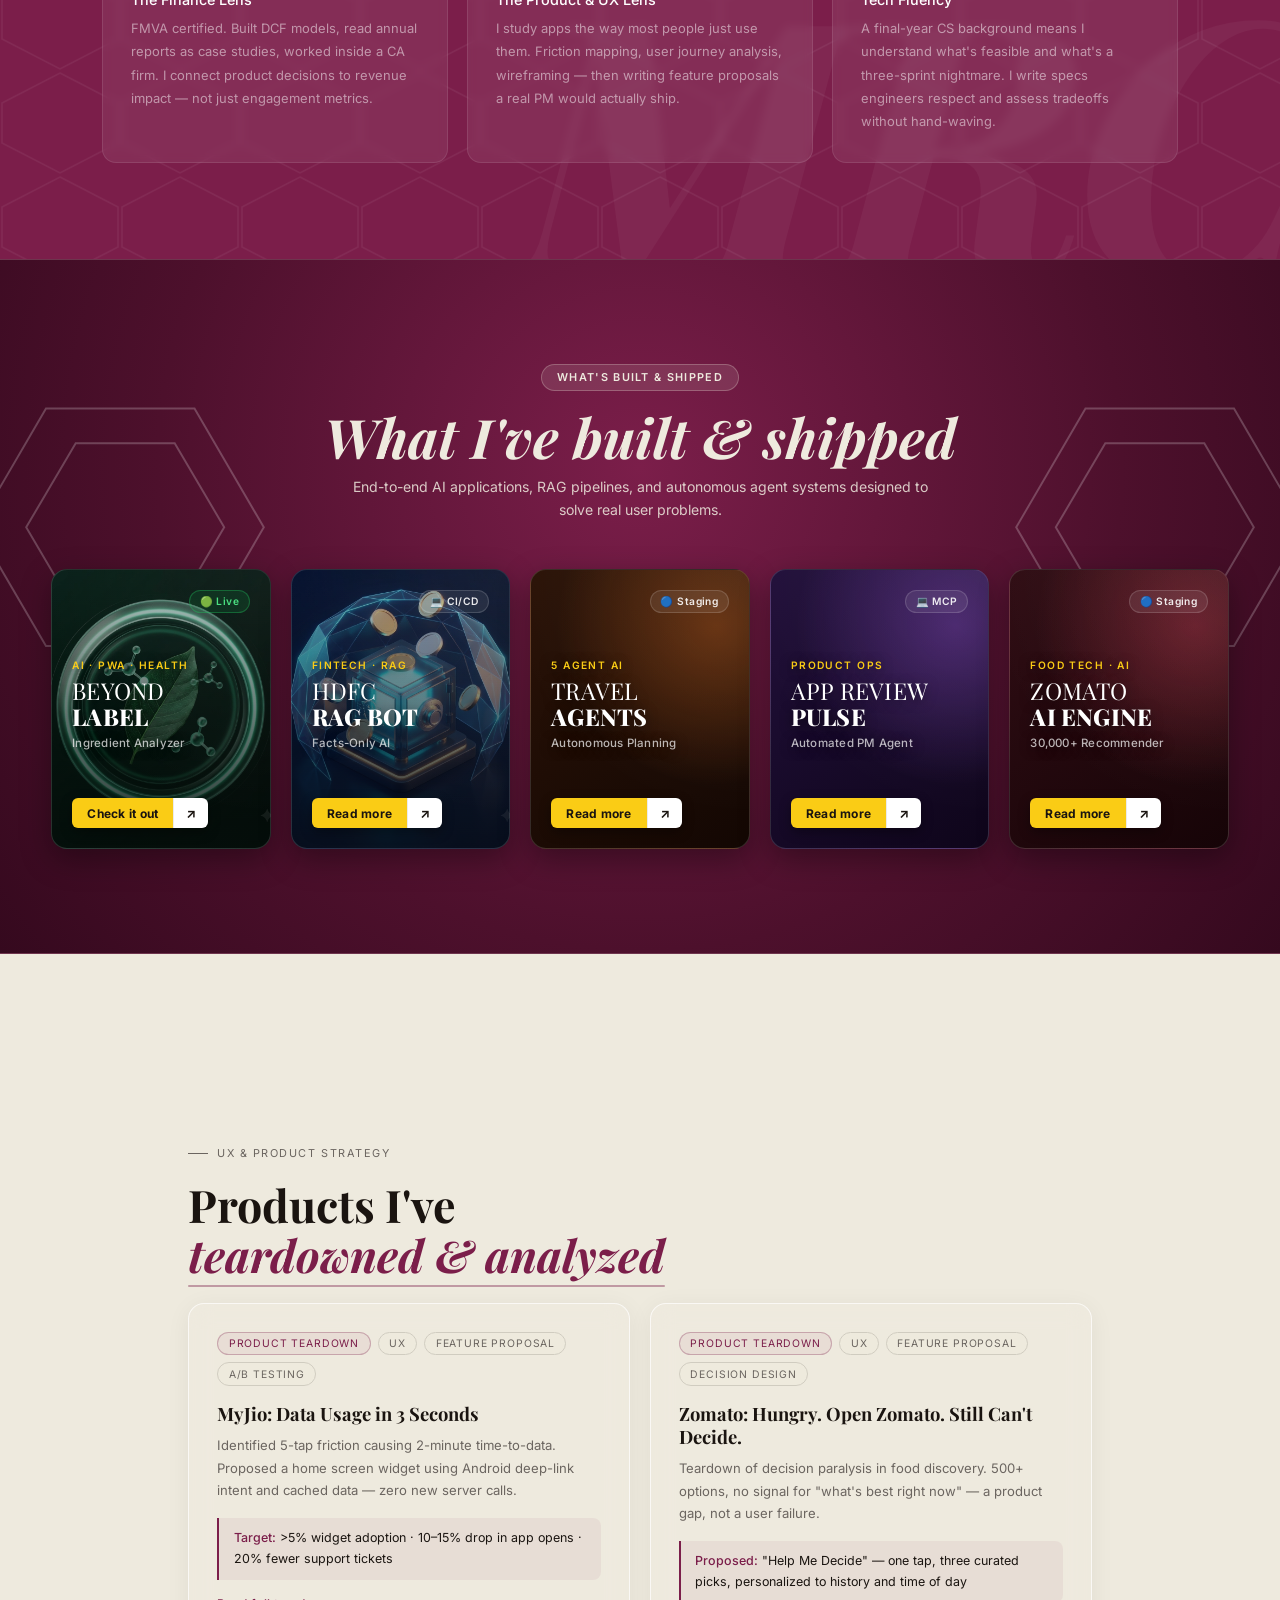
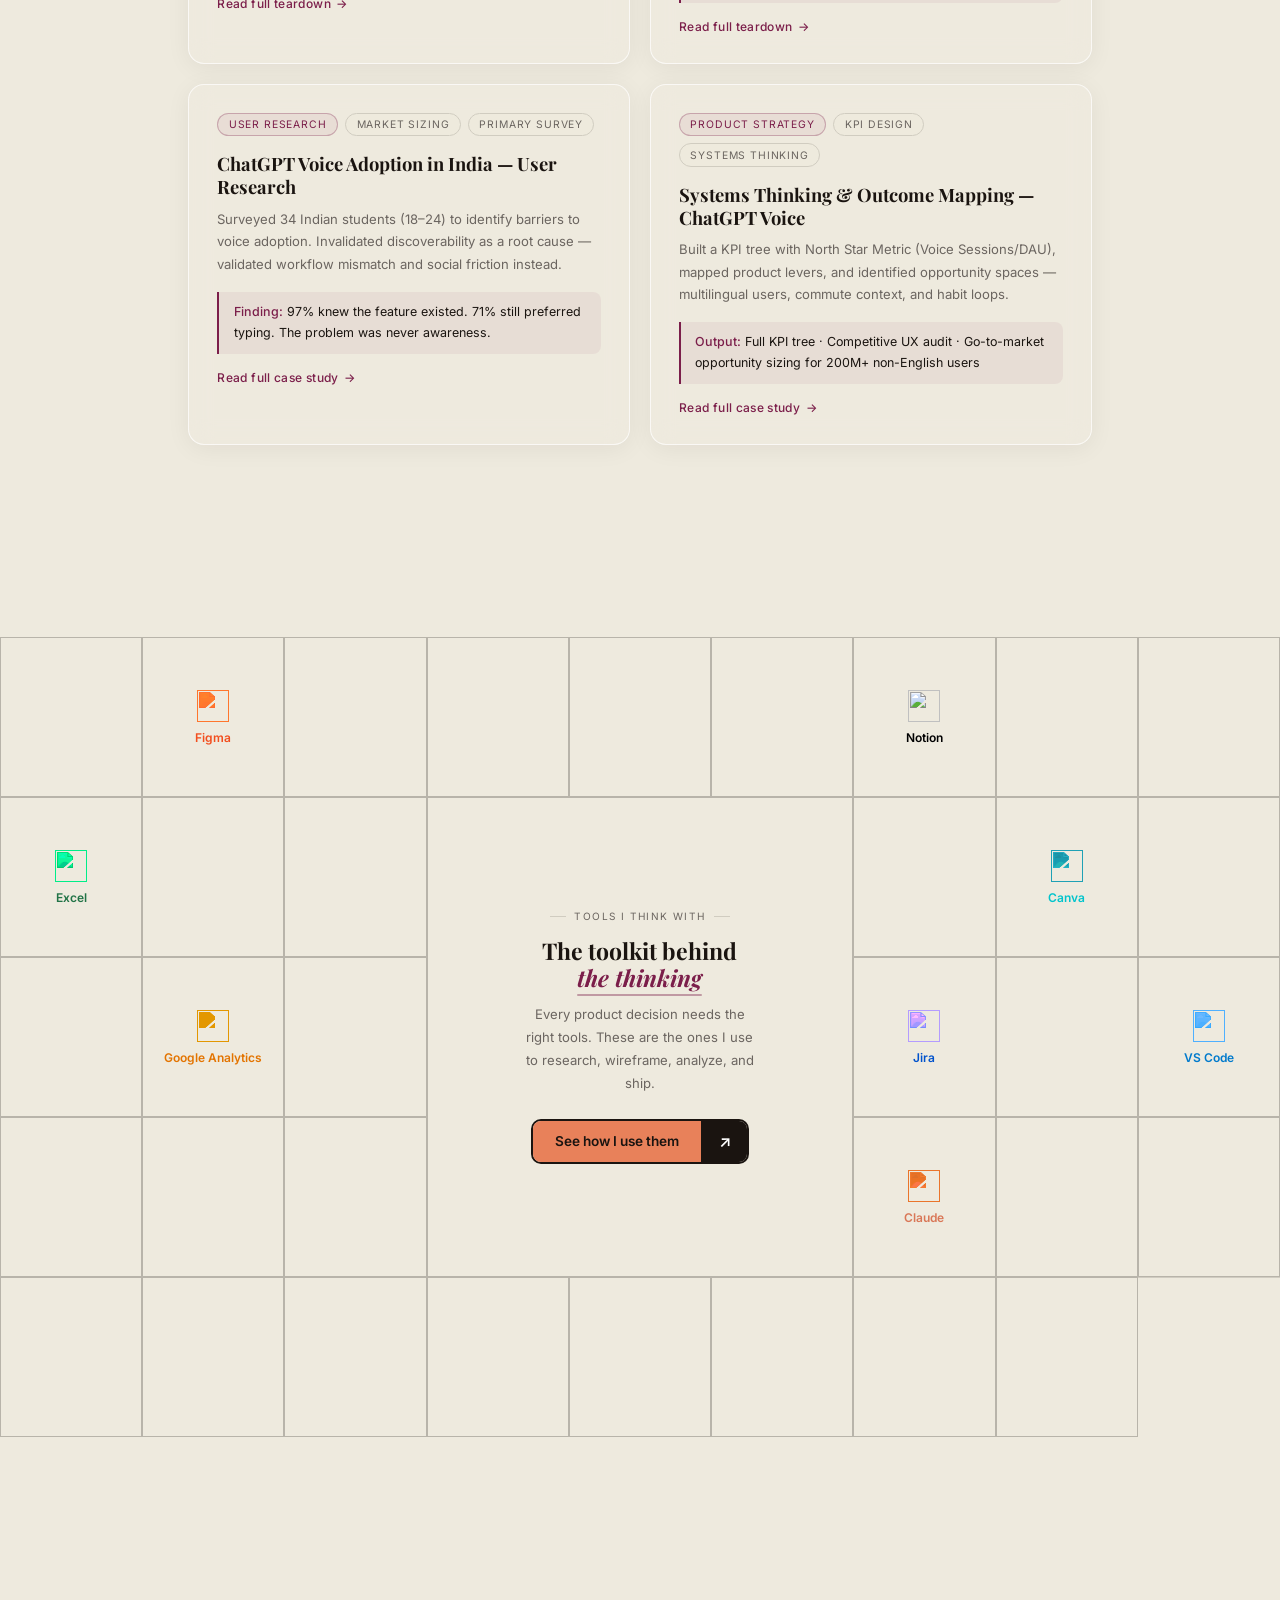
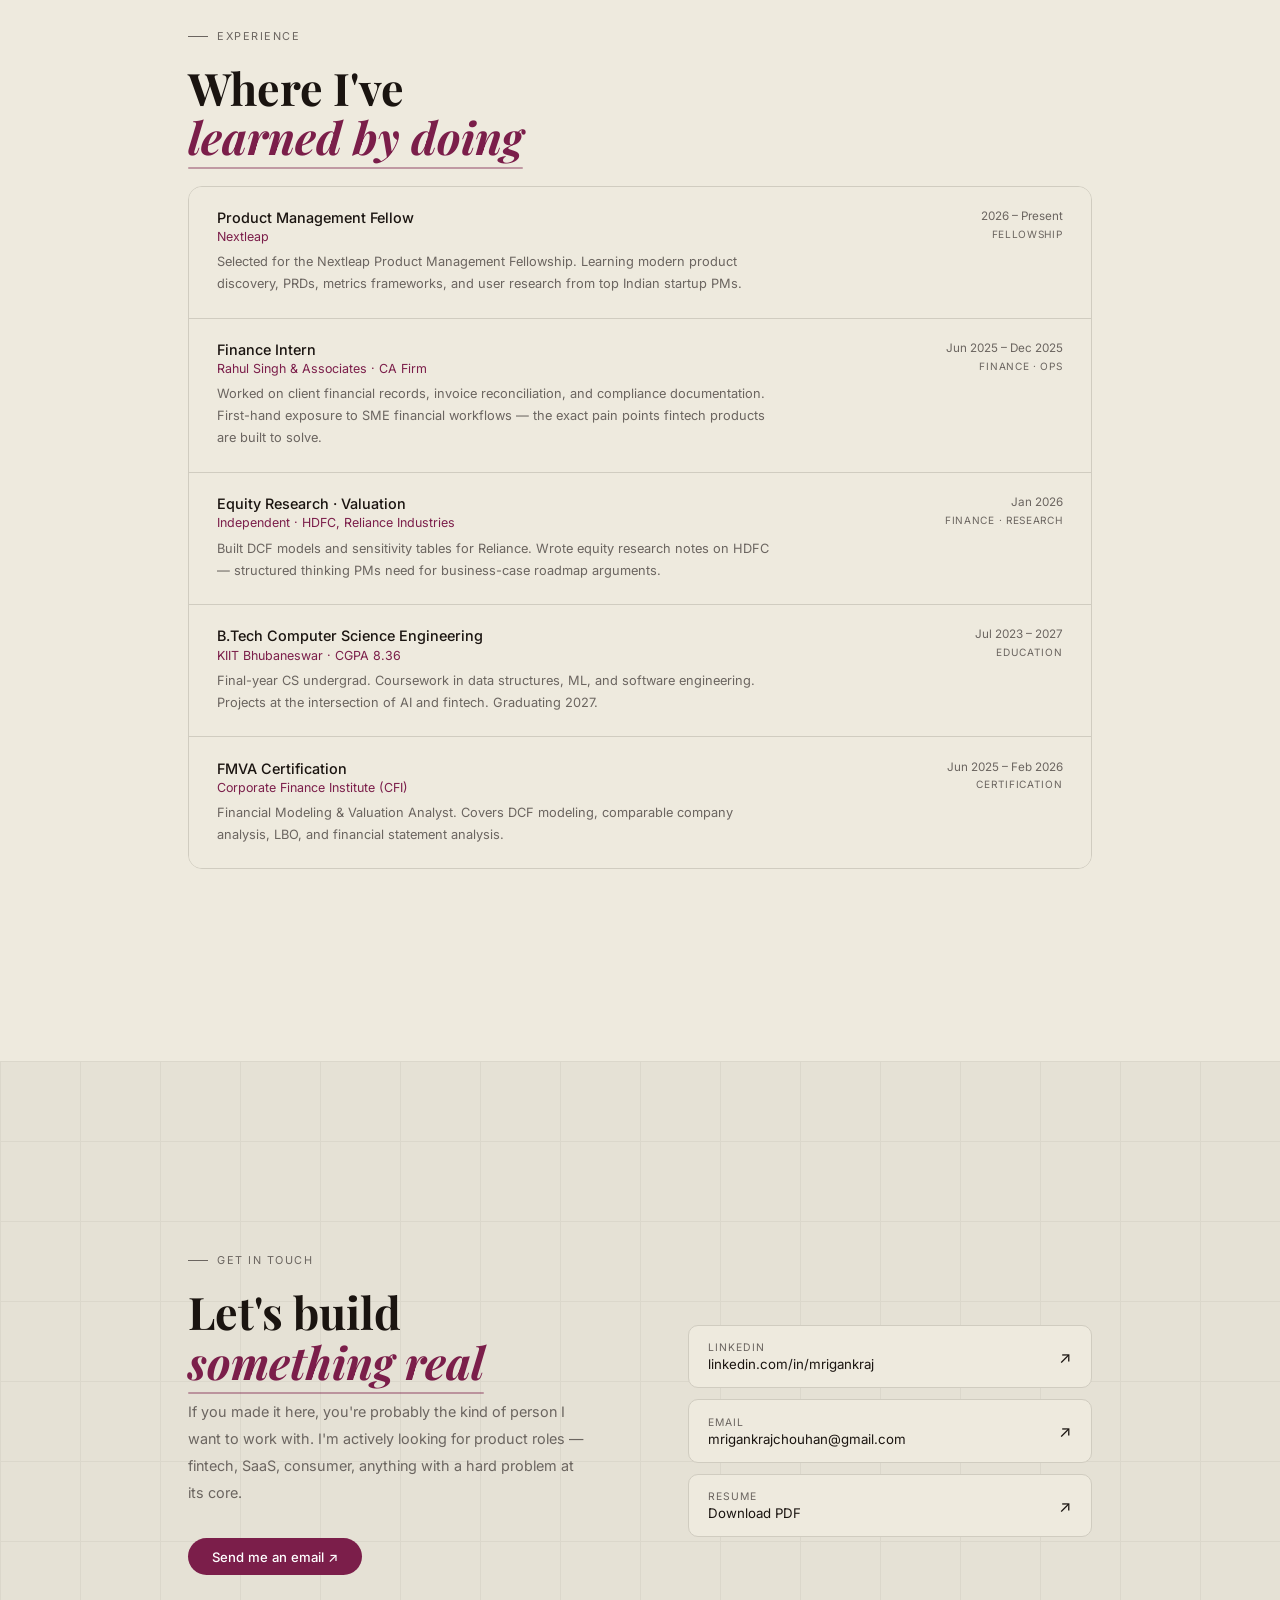
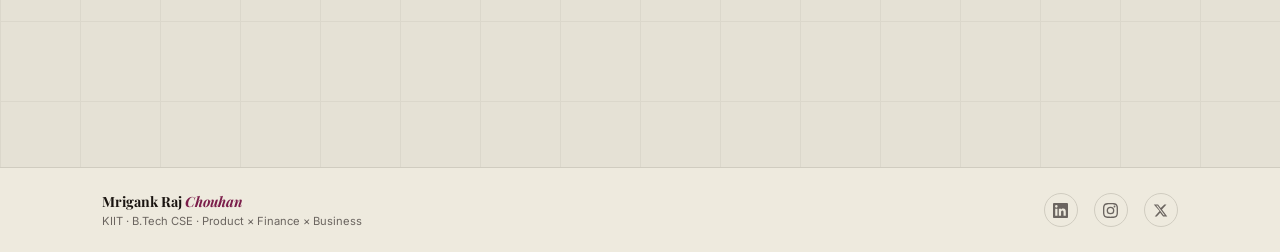
==== commit c2b24c83: "feat: merge About Me into What I Bring section with updated CGPA 8.36, final-year student status, an" ====
--- a/index.html
+++ b/index.html
@@ -125,6 +125,67 @@
 .p-title{font-weight:500;font-size:0.9rem;color:#fff;margin-bottom:0.6rem}
 .p-desc{font-size:0.81rem;color:rgba(255,255,255,0.5);line-height:1.8}
 
+/* Merged Bring & About Section Styles */
+.bring-story-grid {
+  display: grid;
+  grid-template-columns: 1.15fr 0.85fr;
+  gap: 3rem;
+  align-items: center;
+  margin-top: 2.5rem;
+  margin-bottom: 3.5rem;
+  position: relative;
+  z-index: 2;
+}
+.bring-story-text {
+  color: rgba(255, 255, 255, 0.78);
+  font-size: 0.94rem;
+  line-height: 1.75;
+}
+.bring-story-text strong {
+  color: #FFFFFF;
+  font-weight: 600;
+}
+.bring-story-text p {
+  margin-bottom: 1.1rem;
+}
+.bring-stat-cards {
+  display: grid;
+  grid-template-columns: repeat(2, 1fr);
+  gap: 1rem;
+}
+.bring-stat-card {
+  background: rgba(255, 255, 255, 0.08);
+  border: 1px solid rgba(255, 255, 255, 0.14);
+  border-radius: 12px;
+  padding: 1.15rem;
+  backdrop-filter: blur(6px);
+  transition: transform 0.2s, background 0.2s;
+}
+.bring-stat-card:hover {
+  background: rgba(255, 255, 255, 0.13);
+  transform: translateY(-2px);
+}
+.bring-sc-label {
+  font-size: 0.65rem;
+  color: rgba(255, 255, 255, 0.5);
+  text-transform: uppercase;
+  letter-spacing: 0.1em;
+  display: block;
+  margin-bottom: 0.35rem;
+}
+.bring-sc-val {
+  font-size: 1.05rem;
+  font-weight: 700;
+  color: #FFFFFF;
+  display: block;
+}
+@media (max-width: 900px) {
+  .bring-story-grid {
+    grid-template-columns: 1fr;
+    gap: 2rem;
+  }
+}
+
 /* TABS */
 .tab-nav{display:flex;gap:0.75rem;margin-bottom:2rem;border-bottom:1px solid var(--border);padding-bottom:1rem;overflow-x:auto;scrollbar-width:none}
 .tab-nav::-webkit-scrollbar{display:none}
@@ -582,27 +643,45 @@
   <div class="mq-inner" id="mq-skills"></div>
 </div>
 
-<!-- WHAT I BRING -->
+<!-- MERGED WHAT I BRING & ABOUT ME SECTION -->
 <section id="bring" aria-labelledby="bring-heading">
+  <span id="about" style="position:absolute; top:-80px;"></span>
   <div class="sec-inner">
-    <div class="sec-label reveal">What I bring</div>
-    <h2 class="sec-h2 reveal reveal-delay-1" id="bring-heading">Three lenses.<br><em>One product mind.</em></h2>
-    <p class="bring-sub reveal reveal-delay-2">Most PM candidates pick one strength. I refused to. Here's what I bring to every product decision.</p>
-    <div class="pillars">
-      <div class="pillar reveal reveal-delay-1">
+    <div class="sec-label reveal">About me &amp; What I bring</div>
+    <h2 class="sec-h2 reveal reveal-delay-1" id="bring-heading">Three lenses. One story.<br><em>How I think &amp; build.</em></h2>
+    
+    <!-- Top Bio & Story Summary (Punchy, 2 paragraphs + Stat Badges) -->
+    <div class="bring-story-grid reveal reveal-delay-2">
+      <div class="bring-story-text">
+        <p>I'm a <strong>final-year CS student</strong> at <strong>KIIT Bhubaneswar</strong> (CGPA <strong>8.36</strong>) and a <strong>Nextleap Product Management Fellow</strong> who became obsessed with why some products scale while others stall. That curiosity led me to master both sides of the table — <strong>financial modeling &amp; DCF valuations</strong> alongside <strong>user flows, friction mapping, and product strategy</strong>.</p>
+        <p>With an <strong>FMVA certification (CFI)</strong> and hands-on client finance experience at a CA firm, I don't just look at engagement numbers — I design feature roadmaps that directly move unit economics and revenue metrics.</p>
+      </div>
+      
+      <!-- Stat Cards Grid (Right column) -->
+      <div class="bring-stat-cards">
+        <div class="bring-stat-card"><span class="bring-sc-label">Institution</span><span class="bring-sc-val">KIIT Bhubaneswar</span></div>
+        <div class="bring-stat-card"><span class="bring-sc-label">Degree · CGPA</span><span class="bring-sc-val">B.Tech CSE · 8.36</span></div>
+        <div class="bring-stat-card"><span class="bring-sc-label">Fellowship</span><span class="bring-sc-val">Nextleap PM Fellow</span></div>
+        <div class="bring-stat-card"><span class="bring-sc-label">Certification</span><span class="bring-sc-val">FMVA — CFI</span></div>
+      </div>
+    </div>
+
+    <!-- The 3 Pillars of What I Bring (Clean 3-column grid) -->
+    <div class="pillars reveal reveal-delay-3">
+      <div class="pillar">
         <div class="p-num">01</div>
-        <div class="p-title">Business & Finance</div>
-        <div class="p-desc">FMVA certified. Built DCF models, read annual reports as case studies, worked inside a CA firm. I connect product decisions to revenue impact — not just engagement numbers.</div>
-      </div>
-      <div class="pillar reveal reveal-delay-2">
+        <div class="p-title">The Finance Lens</div>
+        <div class="p-desc">FMVA certified. Built DCF models, read annual reports as case studies, worked inside a CA firm. I connect product decisions to revenue impact — not just engagement metrics.</div>
+      </div>
+      <div class="pillar">
         <div class="p-num">02</div>
-        <div class="p-title">Product & UX</div>
+        <div class="p-title">The Product &amp; UX Lens</div>
         <div class="p-desc">I study apps the way most people just use them. Friction mapping, user journey analysis, wireframing — then writing feature proposals a real PM would actually ship.</div>
       </div>
-      <div class="pillar reveal reveal-delay-3">
+      <div class="pillar">
         <div class="p-num">03</div>
         <div class="p-title">Tech Fluency</div>
-        <div class="p-desc">CS background means I understand what's feasible and what's a three-sprint nightmare. I write specs engineers respect and assess tradeoffs without hand-waving.</div>
+        <div class="p-desc">A final-year CS background means I understand what's feasible and what's a three-sprint nightmare. I write specs engineers respect and assess tradeoffs without hand-waving.</div>
       </div>
     </div>
   </div>
@@ -907,27 +986,7 @@
   </div>
 </div>
 
-<!-- ABOUT -->
-<section id="about" class="grid-bg" aria-labelledby="about-heading">
-  <div class="sec-inner" style="padding:6rem 8%">
-    <div class="sec-label reveal">About me</div>
-    <h2 class="sec-h2 reveal reveal-delay-1" id="about-heading">The story<br><em>behind the work</em></h2>
-    <div class="about-grid">
-      <div class="about-text reveal reveal-delay-1">
-        <p>I'm a third-year CS student at <strong>KIIT Bhubaneswar</strong> who got obsessed with why some products stick and others don't. That curiosity led me deep into both sides — financial modeling, DCF valuations, equity research on one hand, and user flows, friction mapping, and feature proposals on the other.</p>
-        <p>My <strong>FMVA certification</strong> and hands-on experience at a CA firm gave me a rare lens: I can read a P&L and translate it into product decisions that move revenue metrics, not just engagement numbers.</p>
-        <p>I'm currently seeking <strong>product roles</strong> — with a strong pull toward fintech, but equally excited about any product with a complex business model, real user pain, and room to think.</p>
-      </div>
-      <div class="stat-cards reveal reveal-delay-2">
-        <div class="stat-card"><span class="sc-label">Institution</span><span class="sc-val">KIIT Bhubaneswar</span></div>
-        <div class="stat-card"><span class="sc-label">Degree</span><span class="sc-val">B.Tech CSE</span></div>
-        <div class="stat-card"><span class="sc-label">CGPA</span><span class="sc-val"><span class="counter" data-target="8.32" data-decimal="2" data-start="0">0</span> / 10</span></div>
-        <div class="stat-card"><span class="sc-label">Certification</span><span class="sc-val">FMVA — CFI</span></div>
-        <div class="stat-card"><span class="sc-label">Graduating</span><span class="sc-val"><span class="counter" data-target="2027" data-decimal="0" data-start="2027">2027</span></span></div>
-      </div>
-    </div>
-  </div>
-</section>
+<!-- ABOUT ME HAS BEEN MERGED WITH 'WHAT I BRING' ABOVE -->
 
 <!-- EXPERIENCE -->
 <section id="experience" aria-labelledby="experience-heading">
@@ -937,6 +996,14 @@
     <div class="exp-list reveal reveal-delay-2">
       <div class="exp-row">
         <div>
+          <div class="exp-role">Product Management Fellow</div>
+          <div class="exp-co">Nextleap</div>
+          <div class="exp-desc">Selected for the Nextleap Product Management Fellowship. Learning modern product discovery, PRDs, metrics frameworks, and user research from top Indian startup PMs.</div>
+        </div>
+        <div><div class="exp-date">2026 – Present</div><div class="exp-type">Fellowship</div></div>
+      </div>
+      <div class="exp-row">
+        <div>
           <div class="exp-role">Finance Intern</div>
           <div class="exp-co">Rahul Singh & Associates · CA Firm</div>
           <div class="exp-desc">Worked on client financial records, invoice reconciliation, and compliance documentation. First-hand exposure to SME financial workflows — the exact pain points fintech products are built to solve.</div>
@@ -954,8 +1021,8 @@
       <div class="exp-row">
         <div>
           <div class="exp-role">B.Tech Computer Science Engineering</div>
-          <div class="exp-co">KIIT Bhubaneswar · CGPA 8.32</div>
-          <div class="exp-desc">Coursework in data structures, ML, and software engineering. Projects at the intersection of NLP and finance. Graduating 2027.</div>
+          <div class="exp-co">KIIT Bhubaneswar · CGPA 8.36</div>
+          <div class="exp-desc">Final-year CS undergrad. Coursework in data structures, ML, and software engineering. Projects at the intersection of AI and fintech. Graduating 2027.</div>
         </div>
         <div><div class="exp-date">Jul 2023 – 2027</div><div class="exp-type">Education</div></div>
       </div>
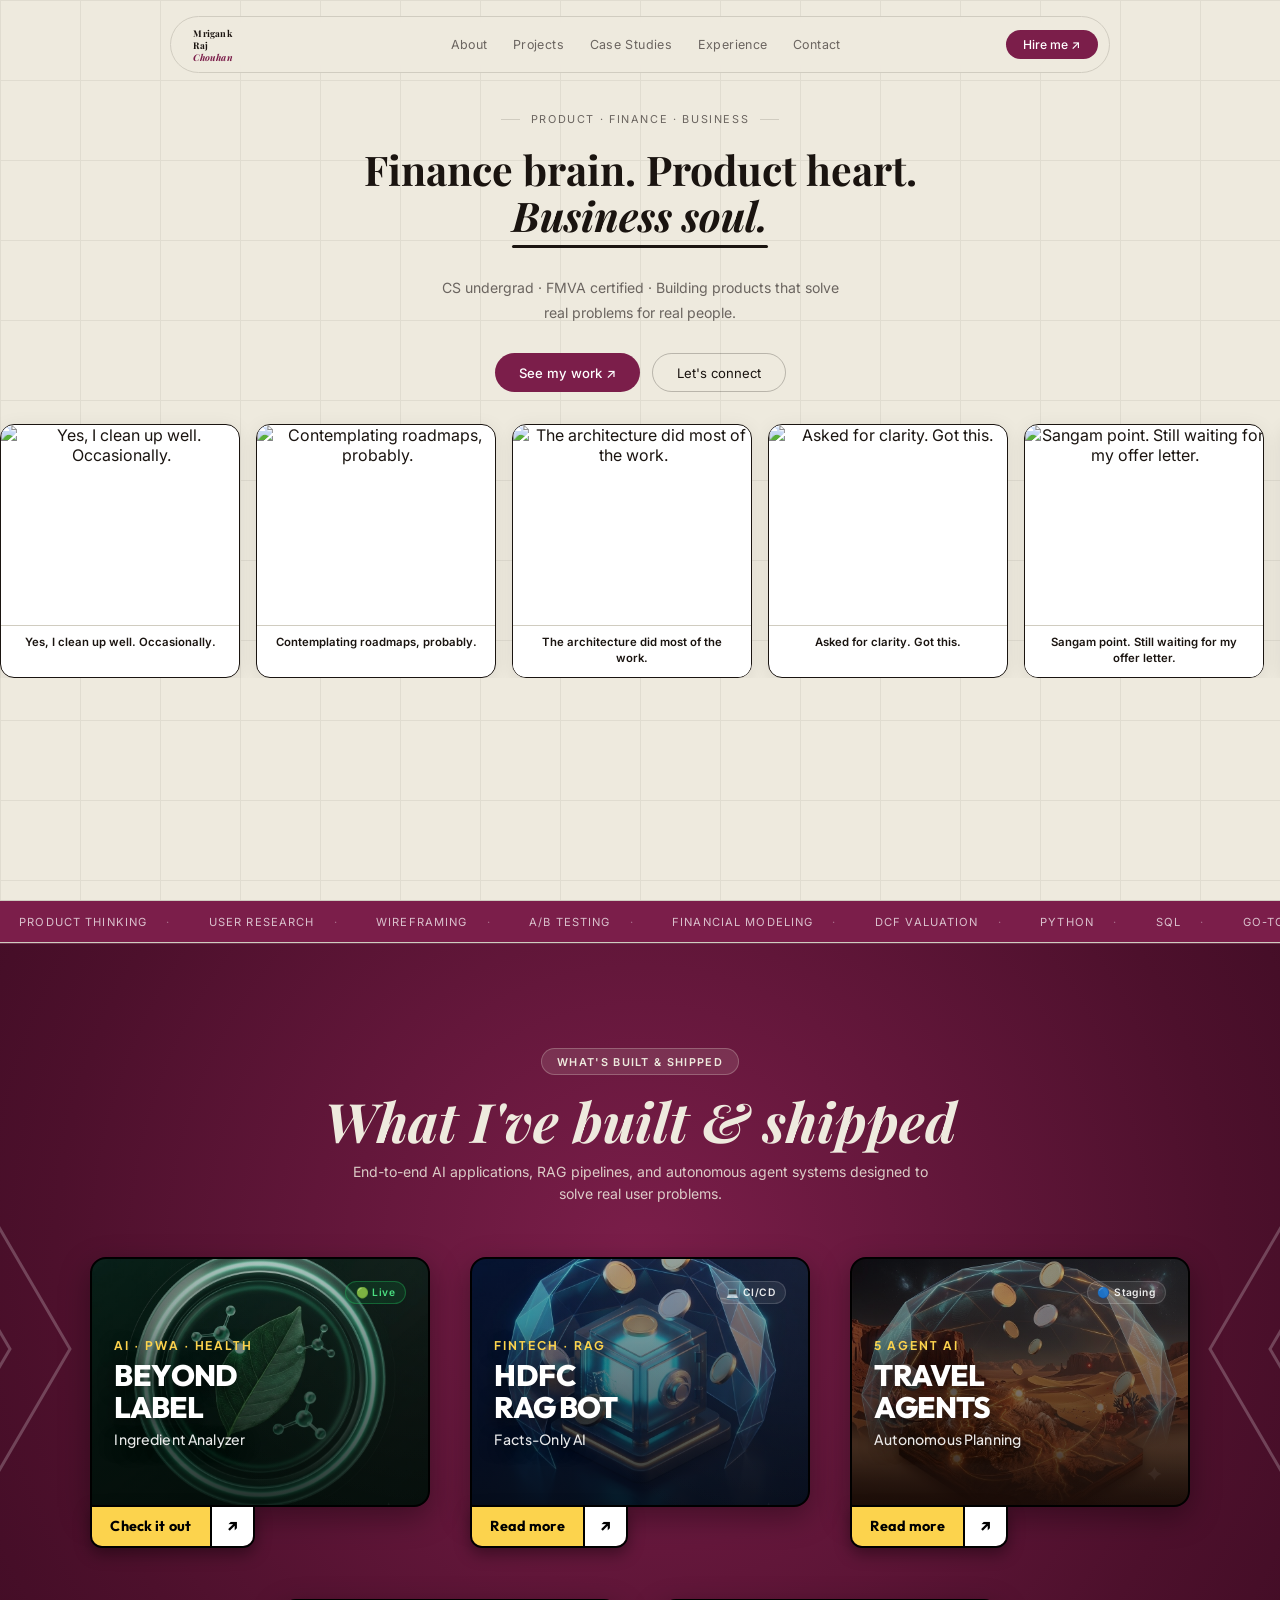
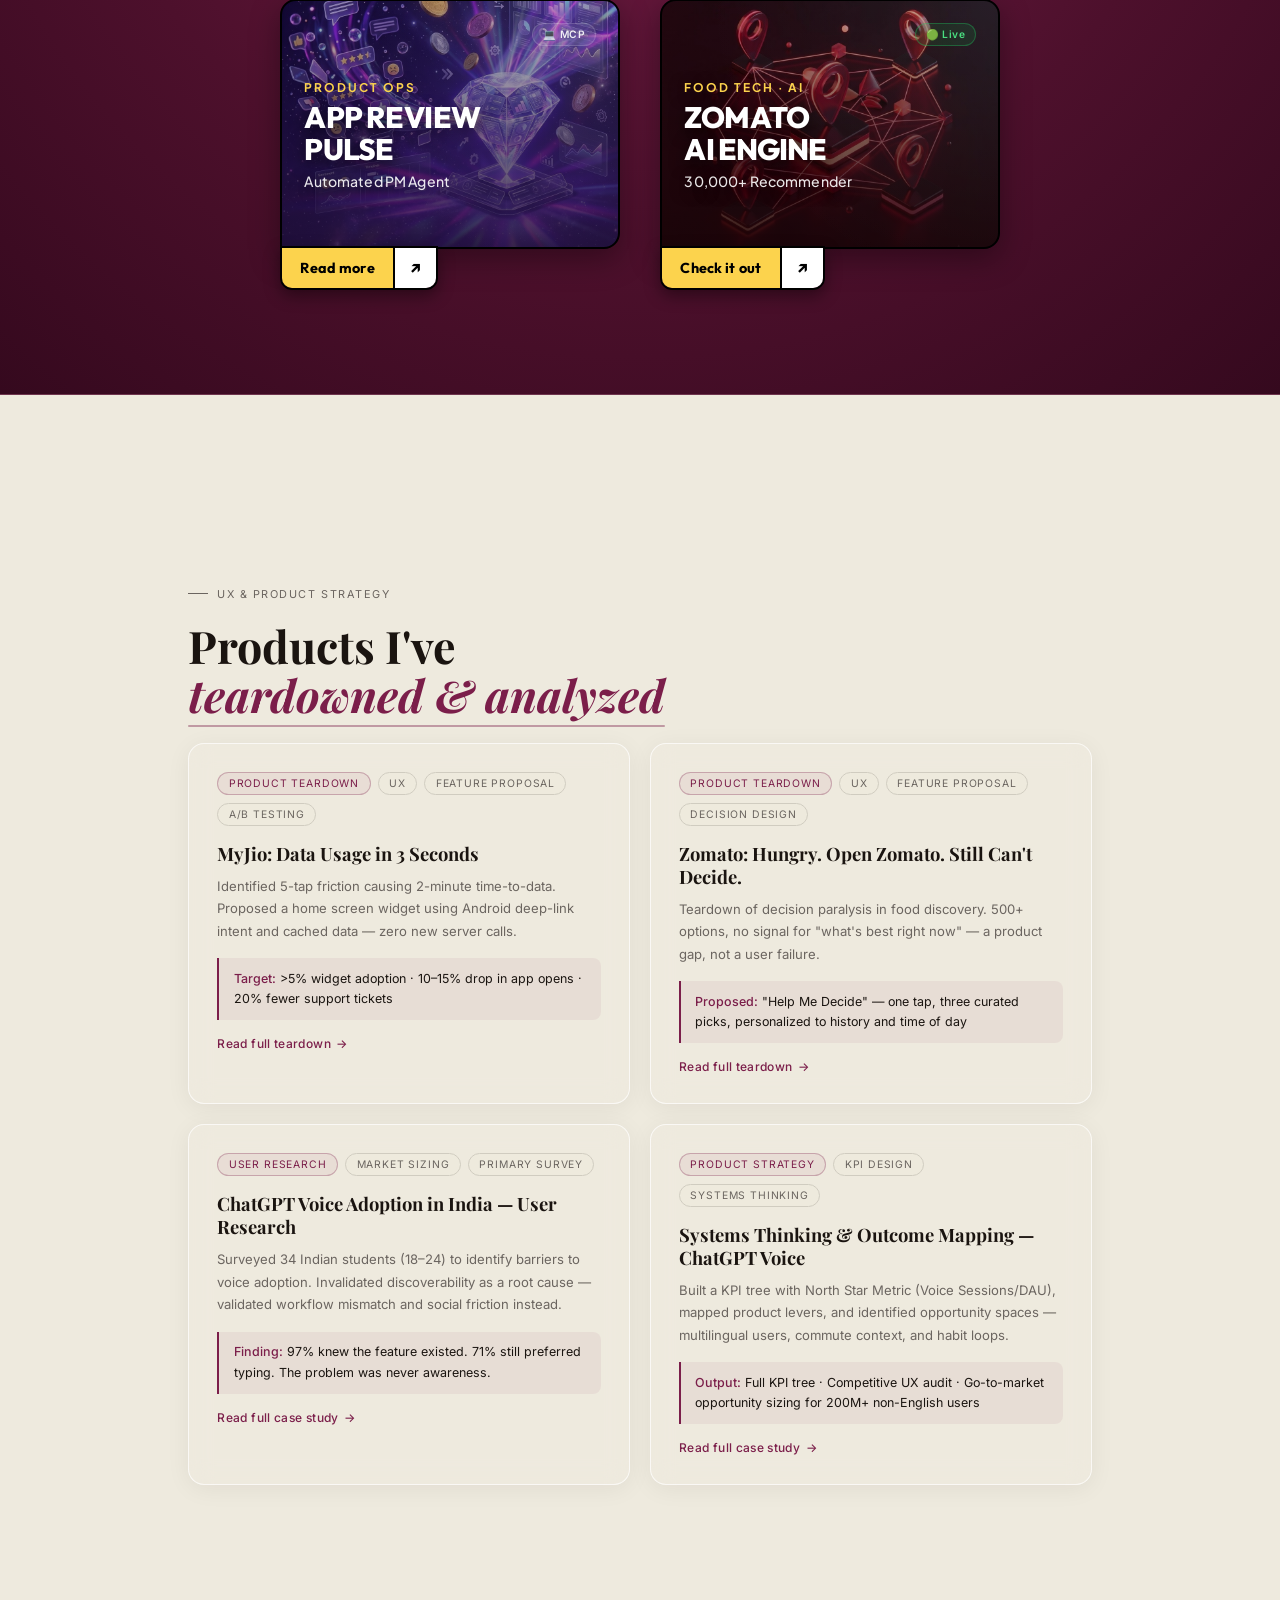
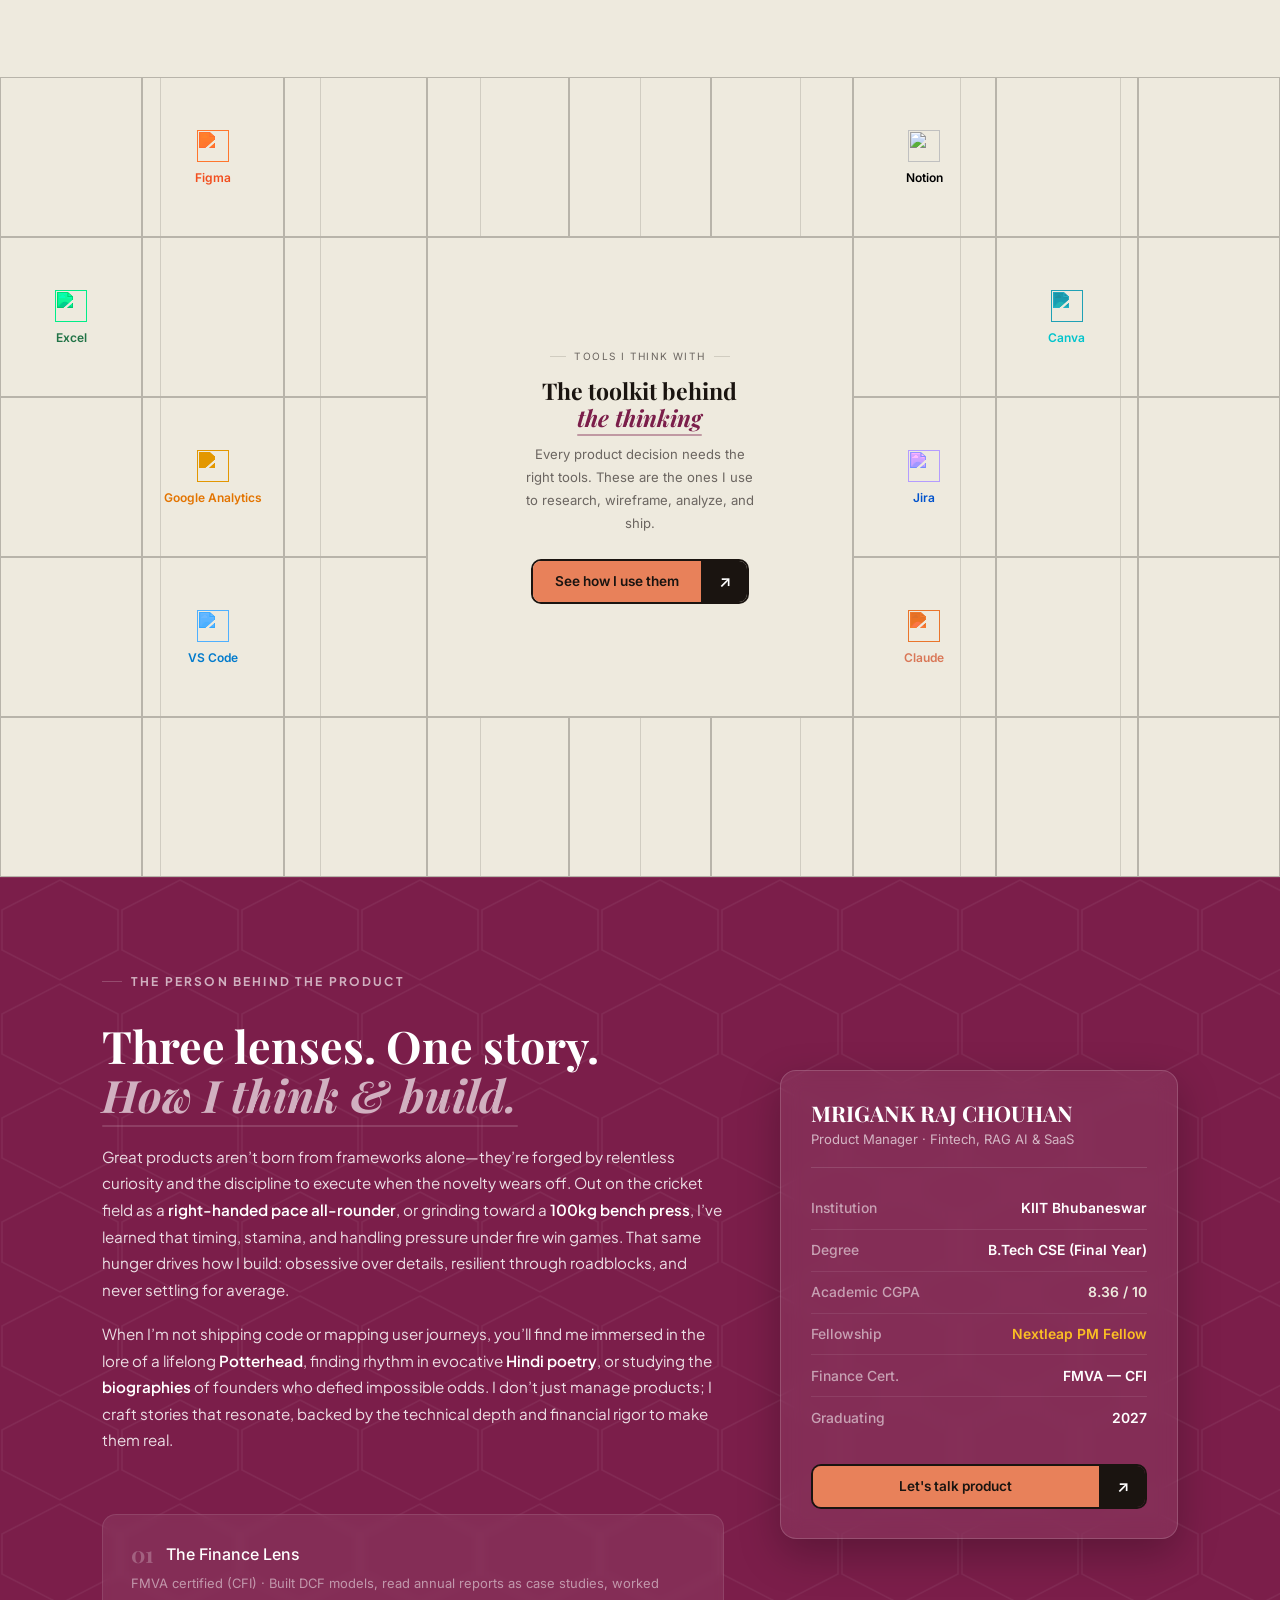
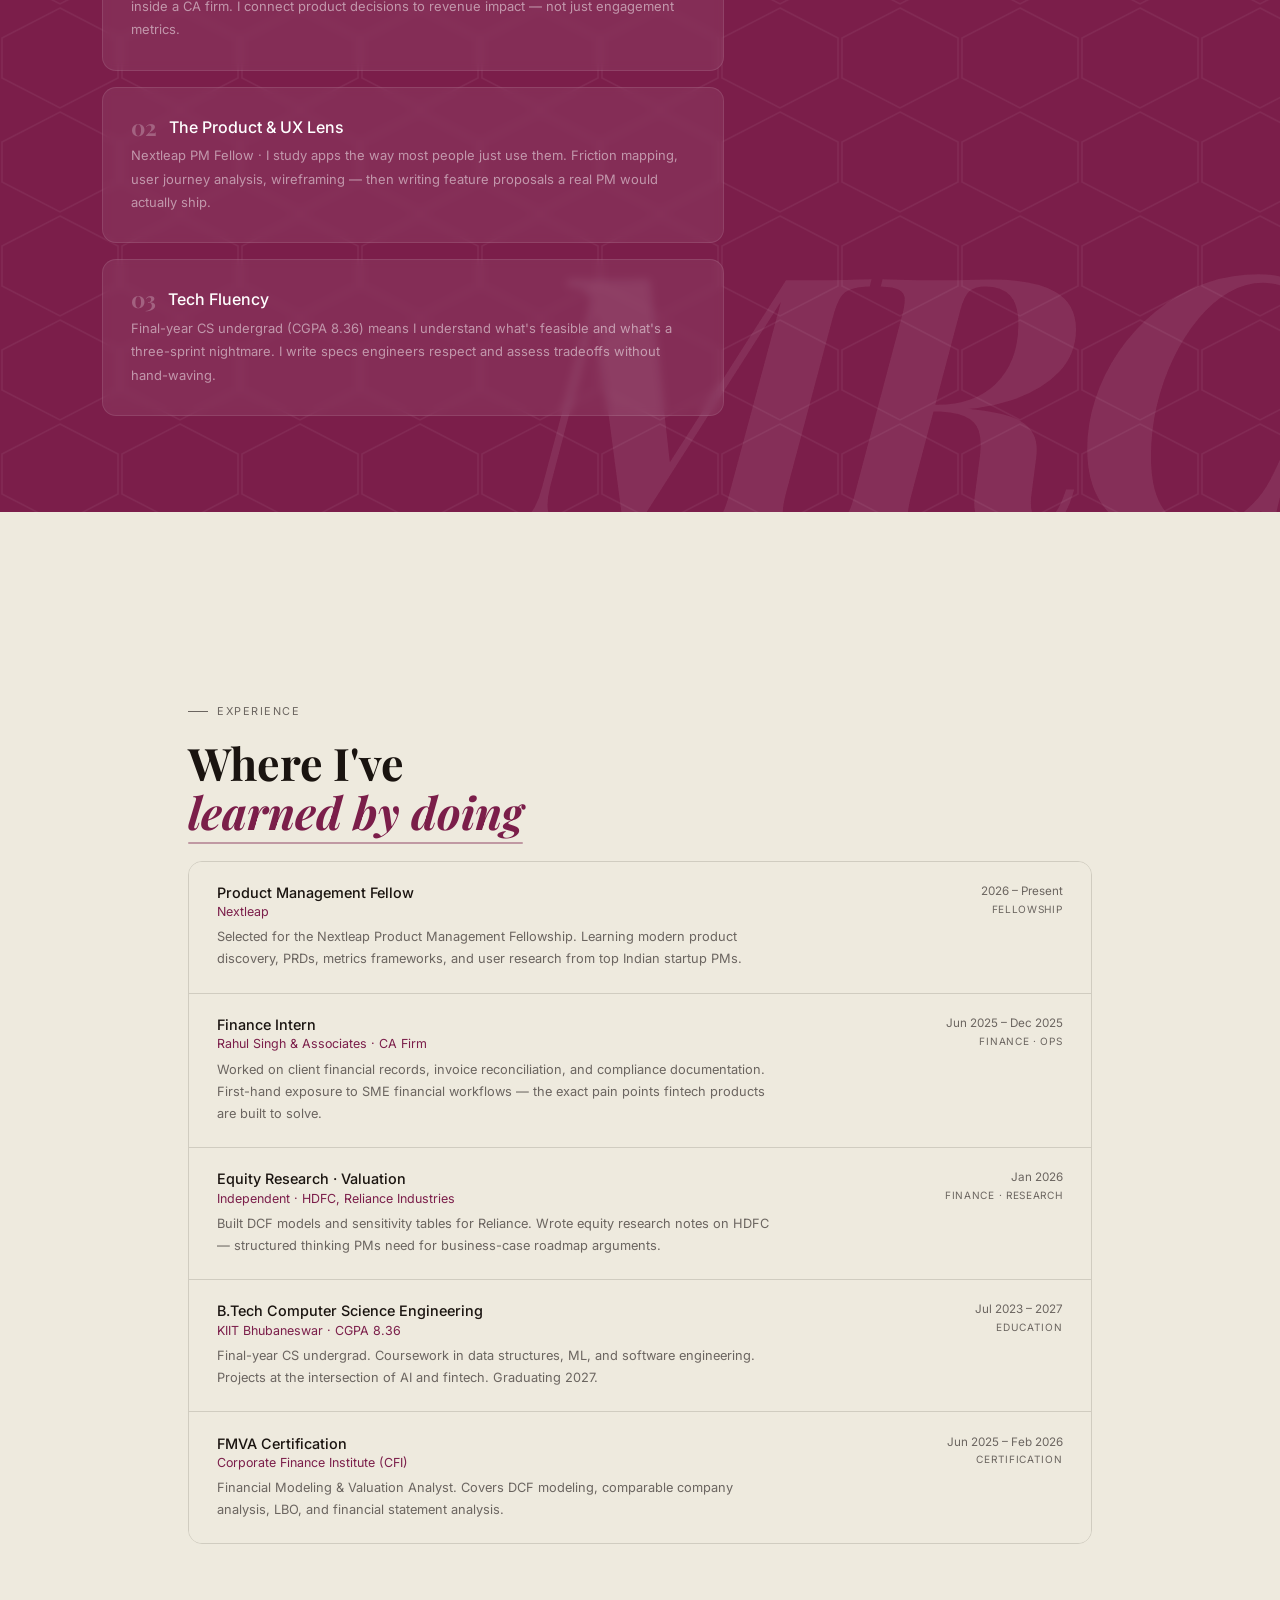
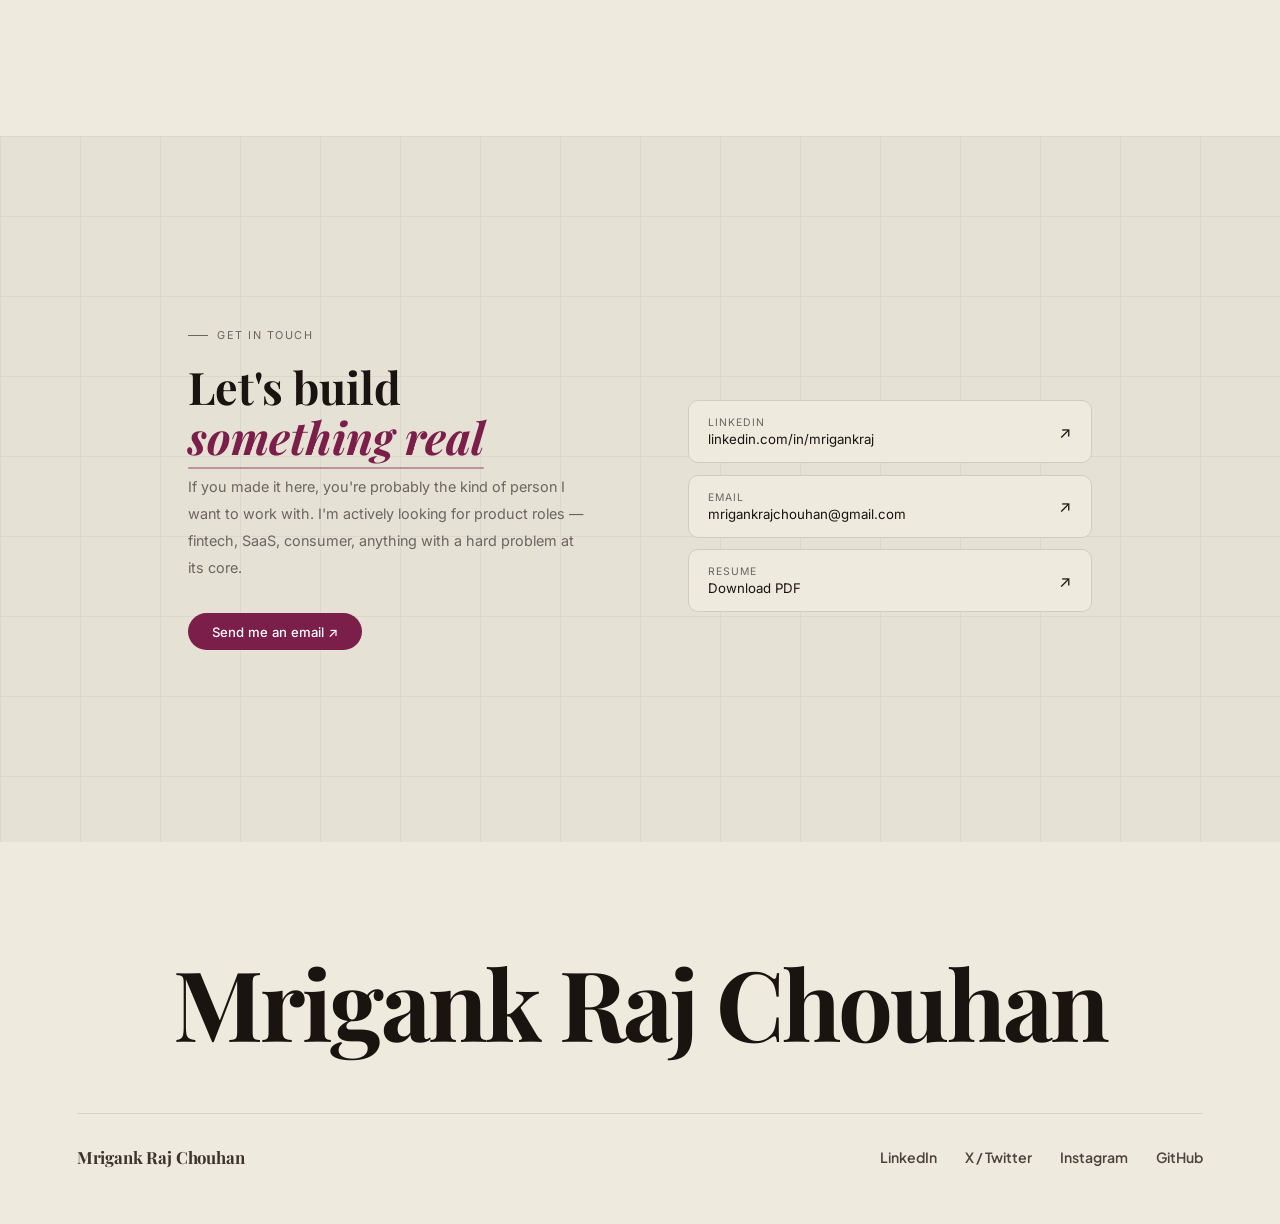
==== commit b2898613: "Elevate portfolio: eliminate #about ghost CSS rule, refine card widths & Zomato showcase image, upgr" ====
--- a/index.html
+++ b/index.html
@@ -18,7 +18,7 @@
 <link rel="icon" href="/favicon.ico"/>
 <link rel="preconnect" href="https://fonts.googleapis.com"/>
 <link rel="preconnect" href="https://fonts.gstatic.com" crossorigin/>
-<link href="https://fonts.googleapis.com/css2?family=Playfair+Display:ital,wght@0,700;1,700&family=Inter:wght@300;400;500;600&display=swap" rel="stylesheet"/>
+<link href="https://fonts.googleapis.com/css2?family=Outfit:wght@400;500;600;700;800&family=Plus+Jakarta+Sans:wght@400;500;600;700;800&family=Playfair+Display:ital,wght@0,700;1,700&family=Inter:wght@300;400;500;600&display=swap" rel="stylesheet"/>
 <style>
 *{margin:0;padding:0;box-sizing:border-box}
 :root{
@@ -125,64 +125,87 @@
 .p-title{font-weight:500;font-size:0.9rem;color:#fff;margin-bottom:0.6rem}
 .p-desc{font-size:0.81rem;color:rgba(255,255,255,0.5);line-height:1.8}
 
-/* Merged Bring & About Section Styles */
-.bring-story-grid {
+/* Merged Executive Profile & About Section Styles */
+.bring-executive-grid {
   display: grid;
-  grid-template-columns: 1.15fr 0.85fr;
-  gap: 3rem;
-  align-items: center;
-  margin-top: 2.5rem;
-  margin-bottom: 3.5rem;
+  grid-template-columns: 1.22fr 0.78fr;
+  gap: 3.5rem;
+  align-items: flex-start;
+  margin-top: 2rem;
   position: relative;
   z-index: 2;
 }
+.bring-story-col {
+  display: flex;
+  flex-direction: column;
+}
 .bring-story-text {
   color: rgba(255, 255, 255, 0.78);
-  font-size: 0.94rem;
-  line-height: 1.75;
+  font-size: 0.95rem;
+  line-height: 1.8;
 }
 .bring-story-text strong {
   color: #FFFFFF;
   font-weight: 600;
 }
 .bring-story-text p {
-  margin-bottom: 1.1rem;
-}
-.bring-stat-cards {
-  display: grid;
-  grid-template-columns: repeat(2, 1fr);
-  gap: 1rem;
-}
-.bring-stat-card {
-  background: rgba(255, 255, 255, 0.08);
-  border: 1px solid rgba(255, 255, 255, 0.14);
-  border-radius: 12px;
-  padding: 1.15rem;
-  backdrop-filter: blur(6px);
-  transition: transform 0.2s, background 0.2s;
-}
-.bring-stat-card:hover {
-  background: rgba(255, 255, 255, 0.13);
-  transform: translateY(-2px);
-}
-.bring-sc-label {
-  font-size: 0.65rem;
-  color: rgba(255, 255, 255, 0.5);
-  text-transform: uppercase;
-  letter-spacing: 0.1em;
-  display: block;
-  margin-bottom: 0.35rem;
-}
-.bring-sc-val {
-  font-size: 1.05rem;
+  margin-bottom: 1.25rem;
+}
+.bring-profile-card {
+  background: rgba(255, 255, 255, 0.07);
+  border: 1px solid rgba(255, 255, 255, 0.16);
+  border-radius: 16px;
+  padding: 1.85rem;
+  backdrop-filter: blur(10px);
+  box-shadow: 0 15px 40px rgba(0, 0, 0, 0.25);
+  position: sticky;
+  top: 6rem;
+}
+.bring-profile-card-header {
+  border-bottom: 1px solid rgba(255, 255, 255, 0.12);
+  padding-bottom: 1.25rem;
+  margin-bottom: 1.25rem;
+}
+.bring-profile-name {
+  font-family: 'Playfair Display', serif;
+  font-size: 1.35rem;
   font-weight: 700;
   color: #FFFFFF;
-  display: block;
-}
-@media (max-width: 900px) {
-  .bring-story-grid {
+  line-height: 1.2;
+  margin-bottom: 0.25rem;
+}
+.bring-profile-title {
+  font-size: 0.82rem;
+  color: rgba(255, 255, 255, 0.65);
+}
+.bring-cred-row {
+  display: flex;
+  justify-content: space-between;
+  align-items: center;
+  padding: 0.78rem 0;
+  border-bottom: 1px solid rgba(255, 255, 255, 0.08);
+  font-size: 0.87rem;
+}
+.bring-cred-label {
+  color: rgba(255, 255, 255, 0.55);
+  font-weight: 500;
+}
+.bring-cred-val {
+  color: #FFFFFF;
+  font-weight: 600;
+  text-align: right;
+}
+.bring-card-footer {
+  margin-top: 1.6rem;
+}
+@media (max-width: 950px) {
+  .bring-executive-grid {
     grid-template-columns: 1fr;
-    gap: 2rem;
+    gap: 2.5rem;
+  }
+  .bring-profile-card {
+    position: relative;
+    top: 0;
   }
 }
 
@@ -244,19 +267,21 @@
   z-index: 1;
 }
 .projects-showcase-grid {
-  display: grid;
-  grid-template-columns: repeat(5, 1fr);
-  gap: 1.25rem;
-  max-width: 1380px;
-  margin: 3rem auto 0;
+  display: flex;
+  flex-wrap: wrap;
+  justify-content: center;
+  gap: 3.2rem 2.5rem;
+  max-width: 1400px;
+  margin: 3.2rem auto 0;
   position: relative;
   z-index: 2;
 }
 .showcase-card {
-  height: 280px;
-  border-radius: 16px;
-  border: 1px solid rgba(255,255,255,0.14);
-  padding: 1.25rem;
+  width: 100%;
+  height: 250px;
+  border-radius: 16px 16px 16px 0;
+  border: 2.5px solid #000000;
+  padding: 1.4rem;
   display: flex;
   flex-direction: column;
   justify-content: space-between;
@@ -264,11 +289,10 @@
   overflow: hidden;
   cursor: pointer;
   box-shadow: 0 10px 30px rgba(0,0,0,0.35);
-  transition: transform 0.28s cubic-bezier(0.2, 0.8, 0.2, 1), box-shadow 0.28s, border-color 0.28s;
-}
-.showcase-card:hover {
-  transform: translateY(-8px);
-  border-color: rgba(255,255,255,0.35);
+  transition: box-shadow 0.28s, border-color 0.28s;
+}
+.showcase-item:hover .showcase-card {
+  border-color: #000000;
   box-shadow: 0 20px 45px rgba(0,0,0,0.55);
 }
 
@@ -290,19 +314,28 @@
   background-position: center;
 }
 .theme-orange {
-  background: 
-    radial-gradient(circle at 85% 20%, rgba(249,115,22,0.3) 0%, transparent 55%),
-    linear-gradient(145deg, #2b1307 0%, #130703 100%);
+  background-color: #1c0a03;
+  background-image: 
+    linear-gradient(180deg, rgba(28,10,3,0.3) 0%, rgba(28,10,3,0.85) 100%),
+    url("assets/projects/travel_card.jpg");
+  background-size: cover;
+  background-position: center;
 }
 .theme-violet {
-  background: 
-    radial-gradient(circle at 85% 20%, rgba(168,85,247,0.3) 0%, transparent 55%),
-    linear-gradient(145deg, #22103b 0%, #0e051a 100%);
+  background-color: #22103b;
+  background-image: 
+    linear-gradient(180deg, rgba(34,16,59,0.3) 0%, rgba(34,16,59,0.85) 100%),
+    url("assets/projects/app_review_card.jpg");
+  background-size: cover;
+  background-position: center;
 }
 .theme-crimson {
-  background: 
-    radial-gradient(circle at 85% 20%, rgba(244,63,94,0.3) 0%, transparent 55%),
-    linear-gradient(145deg, #300d14 0%, #160407 100%);
+  background-color: #1a0408;
+  background-image: 
+    linear-gradient(180deg, rgba(26,4,8,0.25) 0%, rgba(26,4,8,0.88) 100%),
+    url("assets/projects/zomato_card.jpg");
+  background-size: cover;
+  background-position: center;
 }
 
 /* Subtle pattern overlay inside card */
@@ -338,103 +371,128 @@
   border-color: rgba(34,197,94,0.35);
 }
 
-/* Center Typography Art */
+/* Center Typography Art - Premium Modern Product Fonts */
 .sc-poster-title {
   position: relative;
   z-index: 2;
   margin: auto 0;
   color: #FFFFFF;
-  font-family: 'Playfair Display', serif;
-  font-size: 1.45rem;
-  line-height: 1.15;
-  letter-spacing: 0.01em;
-  text-shadow: 0 2px 12px rgba(0,0,0,0.6);
+  font-family: 'Outfit', sans-serif;
+  font-size: 1.85rem;
+  font-weight: 800;
+  line-height: 1.08;
+  letter-spacing: -0.02em;
+  text-shadow: 0 4px 16px rgba(0,0,0,0.75);
 }
 .sc-poster-title strong {
   font-weight: 800;
   color: #FFFFFF;
+  font-family: 'Outfit', sans-serif;
+  letter-spacing: -0.03em;
 }
 .sc-poster-eyebrow {
   display: block;
-  font-family: 'Inter', sans-serif;
-  font-size: 0.64rem;
-  font-weight: 600;
-  letter-spacing: 0.14em;
+  font-family: 'Plus Jakarta Sans', sans-serif;
+  font-size: 0.75rem;
+  font-weight: 700;
+  letter-spacing: 0.16em;
   text-transform: uppercase;
-  color: #FACC15;
-  margin-bottom: 0.35rem;
+  color: #FCD34D;
+  margin-bottom: 0.45rem;
 }
 .sc-poster-sub {
   display: block;
-  font-family: 'Inter', sans-serif;
-  font-size: 0.72rem;
+  font-family: 'Plus Jakarta Sans', sans-serif;
+  font-size: 0.88rem;
   font-weight: 500;
-  color: rgba(255,255,255,0.7);
-  margin-top: 0.4rem;
-  letter-spacing: 0.02em;
-}
-
-/* Bottom Left Button (Exact yellow split pill from image!) */
-.sc-card-bottom {
+  color: rgba(255,255,255,0.9);
+  margin-top: 0.5rem;
+  letter-spacing: 0.01em;
+}
+
+/* Showcase Card Item Wrapper & Connected Neo-Brutalist Bottom-Left Button (Exact Image 1 match) */
+.showcase-item {
+  flex: 0 0 calc(30% - 1.5rem);
+  width: calc(30% - 1.5rem);
+  min-width: 340px;
+  max-width: 390px;
+  display: flex;
+  flex-direction: column;
+  gap: 0;
+  align-items: flex-start;
+  transition: transform 0.28s cubic-bezier(0.2, 0.8, 0.2, 1);
+}
+.showcase-item:hover {
+  transform: translateY(-8px);
+}
+.sc-ext-footer {
+  display: flex;
+  justify-content: flex-start;
+  position: relative;
+  z-index: 3;
+  margin-top: -2.5px;
+}
+.sc-ext-btn {
+  display: inline-flex;
+  align-items: stretch;
+  border-radius: 0 0 12px 12px;
+  overflow: hidden;
+  border: 2.5px solid #000000;
+  font-weight: 700;
+  font-size: 0.85rem;
+  cursor: pointer;
+  text-decoration: none;
+  line-height: 1;
+  background: transparent;
+  box-shadow: 0 6px 16px rgba(0,0,0,0.4);
+  transition: box-shadow 0.2s, background 0.2s;
+  padding: 0;
+}
+.showcase-item:hover .sc-ext-btn {
+  box-shadow: 0 12px 26px rgba(0,0,0,0.55);
+}
+.sc-ext-text {
+  background: #FCD34D;
+  color: #000000;
+  padding: 0.7rem 1.15rem;
   display: flex;
   align-items: center;
-  justify-content: flex-start;
-  position: relative;
-  z-index: 2;
-}
-.sc-btn-pill {
-  display: inline-flex;
-  align-items: center;
-  border-radius: 6px;
-  overflow: hidden;
-  box-shadow: 0 4px 12px rgba(0,0,0,0.35);
-  transition: transform 0.2s, box-shadow 0.2s;
-}
-.showcase-card:hover .sc-btn-pill {
-  transform: translateY(-2px);
-  box-shadow: 0 6px 18px rgba(250, 204, 21, 0.45);
-}
-.sc-btn-text {
-  background: #FACC15;
-  color: #1A1410;
-  font-size: 0.75rem;
+  border-right: 2.5px solid #000000;
+  white-space: nowrap;
+  font-family: 'Outfit', sans-serif;
   font-weight: 700;
-  padding: 0.45rem 0.95rem;
-  letter-spacing: 0.02em;
-  font-family: 'Inter', sans-serif;
-}
-.sc-btn-icon {
+  font-size: 0.9rem;
+  letter-spacing: 0.01em;
+}
+.sc-ext-icon {
   background: #FFFFFF;
-  color: #1A1410;
-  font-size: 0.82rem;
-  font-weight: 700;
-  padding: 0.45rem 0.75rem;
-  border-left: 1px solid rgba(0,0,0,0.08);
+  color: #000000;
+  padding: 0.7rem 0.95rem;
   display: flex;
   align-items: center;
   justify-content: center;
-  font-family: 'Inter', sans-serif;
-  transition: background 0.2s;
-}
-.showcase-card:hover .sc-btn-icon {
-  background: #FFFBEB;
+  font-size: 1.05rem;
+  font-weight: 700;
+  font-family: 'Outfit', sans-serif;
 }
 
 /* Responsiveness for 1 line on desktop, wrap on smaller screens */
-@media (max-width: 1100px) {
-  .projects-showcase-grid {
-    grid-template-columns: repeat(3, 1fr);
+/* Responsive Wide Showcase Cards */
+@media (max-width: 1250px) {
+  .showcase-item {
+    width: calc(50% - 1.5rem);
+    min-width: 340px;
+    max-width: 480px;
   }
 }
 @media (max-width: 768px) {
   .projects-showcase-grid {
-    grid-template-columns: repeat(2, 1fr);
+    gap: 2.5rem 1.5rem;
   }
-}
-@media (max-width: 560px) {
-  .projects-showcase-grid {
-    grid-template-columns: 1fr;
-    max-width: 340px;
+  .showcase-item {
+    width: 100%;
+    min-width: 100%;
+    max-width: 480px;
   }
 }
 
@@ -460,12 +518,12 @@
 .metric-pill .ml{font-size:0.68rem;color:var(--muted);letter-spacing:0.05em;text-transform:uppercase;margin-top:0.2rem}
 
 /* TOOLS — FULL WIDTH 9-COL GRID */
-#tools{background:var(--cream);position:relative;isolation:isolate;overflow:hidden}
+#tools{background:var(--cream);position:relative;isolation:isolate;overflow:hidden !important;contain:paint !important;max-height:800px !important;z-index:1}
 #tools::before{content:'';position:absolute;inset:0;
   background-image:linear-gradient(#B8B4AA 1px,transparent 1px),linear-gradient(90deg,#B8B4AA 1px,transparent 1px);
   background-size:160px 160px;opacity:0.55;pointer-events:none;z-index:0}
-.tools-stage{position:relative;z-index:1;display:grid;grid-template-columns:repeat(9,1fr);grid-template-rows:repeat(5,160px);width:100%}
-.tools-cell{display:flex;align-items:center;justify-content:center;border:1px solid #B8B4AA;background:var(--cream);min-height:160px}
+.tools-stage{position:relative;z-index:1;display:grid;grid-template-columns:repeat(9,1fr);grid-template-rows:repeat(5,160px);grid-auto-rows:0px !important;width:100%;max-height:800px !important;overflow:hidden !important;contain:paint !important}
+.tools-cell{display:flex;align-items:center;justify-content:center;border:1px solid #B8B4AA;background:transparent;min-height:160px;max-height:160px;overflow:hidden}
 .tool-logo{display:flex;flex-direction:column;align-items:center;gap:0.5rem;text-align:center}
 .tool-logo img{width:32px;height:32px;object-fit:contain}
 .tool-logo span{font-size:0.75rem;font-weight:600;font-family:'Inter',sans-serif;white-space:nowrap}
@@ -479,7 +537,7 @@
 .tools-center-text p{font-size:0.82rem;color:var(--muted);line-height:1.75;margin-bottom:1.5rem;max-width:240px;margin-left:auto;margin-right:auto}
 
 /* ABOUT */
-#about{padding:6rem 8%;background:var(--cream2)}
+#about{padding:0 !important;background:transparent !important;width:0;height:0;margin:0;border:none;display:block}
 .about-grid{display:grid;grid-template-columns:1.2fr 0.8fr;gap:6rem;align-items:center;margin-top:1rem}
 .about-text p{color:var(--muted);line-height:1.88;margin-bottom:1rem;font-size:0.9rem}
 .about-text p strong{color:var(--text);font-weight:500}
@@ -513,16 +571,14 @@
 .cl-label{font-size:0.65rem;letter-spacing:0.09em;text-transform:uppercase;color:var(--muted);margin-bottom:0.12rem}
 .cl-val{color:var(--text);font-size:0.83rem}
 
-/* FOOTER */
-footer{border-top:1px solid var(--border);padding:1.5rem 8%;display:flex;justify-content:space-between;align-items:center;background:var(--cream)}
-.fl{display:flex;flex-direction:column}
-.fl-name{font-family:'Playfair Display',serif;font-size:0.88rem;font-weight:700}
-.fl-name em{color:var(--burg);font-style:italic}
-.fl-note{font-size:0.7rem;color:var(--muted);margin-top:0.2rem}
-.footer-socials{display:flex;gap:1rem;align-items:center}
-.social-icon{width:34px;height:34px;border:1px solid var(--border);border-radius:100px;display:flex;align-items:center;justify-content:center;color:var(--muted);transition:border-color 0.2s,color 0.2s}
-.social-icon:hover{border-color:var(--burg);color:var(--burg)}
-.social-icon svg{width:15px;height:15px}
+/* FOOTER — EDGE-TO-EDGE TYPOGRAPHIC FOOTER */
+footer{background:var(--cream);padding:7rem 6% 3.5rem 6%;display:flex;flex-direction:column;width:100%;isolation:isolate}
+.footer-giant-title{font-family:'Playfair Display',serif;font-size:clamp(1.8rem, 7.6vw, 8.2rem);white-space:nowrap;font-weight:700;letter-spacing:-0.03em;line-height:0.98;color:#1A1410;text-align:center;width:100%;margin-bottom:4rem;user-select:none}
+.footer-bottom-bar{border-top:1px solid #D8D4CA;padding-top:2rem;display:flex;justify-content:space-between;align-items:center;width:100%;flex-wrap:wrap;gap:1.5rem}
+.footer-logo-text{font-family:'Playfair Display',serif;font-size:1.05rem;font-weight:700;color:#3A342D;letter-spacing:-0.01em}
+.footer-nav-links{display:flex;gap:1.75rem;align-items:center;flex-wrap:wrap}
+.footer-nav-link{font-family:'Plus Jakarta Sans','Inter',sans-serif;font-size:0.88rem;font-weight:600;color:#4A443D;text-decoration:none;transition:color 0.2s}
+.footer-nav-link:hover{color:#1A1410}
 
 /* TOOLS MOBILE */
 #tools-mobile{display:none;padding:3.5rem 6%;background:var(--cream);border-top:1px solid var(--border);border-bottom:1px solid var(--border);text-align:center}
@@ -643,49 +699,7 @@
   <div class="mq-inner" id="mq-skills"></div>
 </div>
 
-<!-- MERGED WHAT I BRING & ABOUT ME SECTION -->
-<section id="bring" aria-labelledby="bring-heading">
-  <span id="about" style="position:absolute; top:-80px;"></span>
-  <div class="sec-inner">
-    <div class="sec-label reveal">About me &amp; What I bring</div>
-    <h2 class="sec-h2 reveal reveal-delay-1" id="bring-heading">Three lenses. One story.<br><em>How I think &amp; build.</em></h2>
-    
-    <!-- Top Bio & Story Summary (Punchy, 2 paragraphs + Stat Badges) -->
-    <div class="bring-story-grid reveal reveal-delay-2">
-      <div class="bring-story-text">
-        <p>I'm a <strong>final-year CS student</strong> at <strong>KIIT Bhubaneswar</strong> (CGPA <strong>8.36</strong>) and a <strong>Nextleap Product Management Fellow</strong> who became obsessed with why some products scale while others stall. That curiosity led me to master both sides of the table — <strong>financial modeling &amp; DCF valuations</strong> alongside <strong>user flows, friction mapping, and product strategy</strong>.</p>
-        <p>With an <strong>FMVA certification (CFI)</strong> and hands-on client finance experience at a CA firm, I don't just look at engagement numbers — I design feature roadmaps that directly move unit economics and revenue metrics.</p>
-      </div>
-      
-      <!-- Stat Cards Grid (Right column) -->
-      <div class="bring-stat-cards">
-        <div class="bring-stat-card"><span class="bring-sc-label">Institution</span><span class="bring-sc-val">KIIT Bhubaneswar</span></div>
-        <div class="bring-stat-card"><span class="bring-sc-label">Degree · CGPA</span><span class="bring-sc-val">B.Tech CSE · 8.36</span></div>
-        <div class="bring-stat-card"><span class="bring-sc-label">Fellowship</span><span class="bring-sc-val">Nextleap PM Fellow</span></div>
-        <div class="bring-stat-card"><span class="bring-sc-label">Certification</span><span class="bring-sc-val">FMVA — CFI</span></div>
-      </div>
-    </div>
-
-    <!-- The 3 Pillars of What I Bring (Clean 3-column grid) -->
-    <div class="pillars reveal reveal-delay-3">
-      <div class="pillar">
-        <div class="p-num">01</div>
-        <div class="p-title">The Finance Lens</div>
-        <div class="p-desc">FMVA certified. Built DCF models, read annual reports as case studies, worked inside a CA firm. I connect product decisions to revenue impact — not just engagement metrics.</div>
-      </div>
-      <div class="pillar">
-        <div class="p-num">02</div>
-        <div class="p-title">The Product &amp; UX Lens</div>
-        <div class="p-desc">I study apps the way most people just use them. Friction mapping, user journey analysis, wireframing — then writing feature proposals a real PM would actually ship.</div>
-      </div>
-      <div class="pillar">
-        <div class="p-num">03</div>
-        <div class="p-title">Tech Fluency</div>
-        <div class="p-desc">A final-year CS background means I understand what's feasible and what's a three-sprint nightmare. I write specs engineers respect and assess tradeoffs without hand-waving.</div>
-      </div>
-    </div>
-  </div>
-</section>
+<!-- WHAT I BRING & ABOUT ME MOVED DOWN BEFORE EXPERIENCE -->
 
 <!-- PROJECTS & PRODUCTS (RICH BURGUNDY SHOWCASE - UI/UX DESIGNER POSTER CARDS) -->
 <section id="projects" aria-labelledby="projects-heading">
@@ -711,93 +725,103 @@
 
     <!-- 5-CARD POSTER SHOWCASE (ALL 5 IN ONE HORIZONTAL LINE ON DESKTOP) -->
     <div class="projects-showcase-grid">
-      <!-- 1. BeyondLabel -->
-      <div class="showcase-card theme-emerald reveal reveal-delay-1" role="button" tabindex="0" onclick="openModal('beyondlabel')" onkeydown="if(event.key==='Enter'||event.key===' ')openModal('beyondlabel')">
-        <div class="sc-card-top">
-          <span class="sc-badge live-badge">🟢 Live</span>
-        </div>
-        <div class="sc-poster-title">
-          <span class="sc-poster-eyebrow">AI · PWA · HEALTH</span>
-          BEYOND<br><strong>LABEL</strong>
-          <span class="sc-poster-sub">Ingredient Analyzer</span>
-        </div>
-        <div class="sc-card-bottom">
-          <div class="sc-btn-pill">
-            <span class="sc-btn-text">Check it out</span>
-            <span class="sc-btn-icon">↗</span>
-          </div>
+      <!-- 1. BeyondLabel (Deployed Live Project) -->
+      <div class="showcase-item reveal reveal-delay-1">
+        <div class="showcase-card theme-emerald" role="button" tabindex="0" onclick="openModal('beyondlabel')" onkeydown="if(event.key==='Enter'||event.key===' ')openModal('beyondlabel')">
+          <div class="sc-card-top">
+            <span class="sc-badge live-badge">🟢 Live</span>
+          </div>
+          <div class="sc-poster-title">
+            <span class="sc-poster-eyebrow">AI · PWA · HEALTH</span>
+            BEYOND<br><strong>LABEL</strong>
+            <span class="sc-poster-sub">Ingredient Analyzer</span>
+          </div>
+        </div>
+        <div class="sc-ext-footer">
+          <a href="https://beyondlabel.vercel.app" target="_blank" rel="noopener" class="sc-ext-btn">
+            <span class="sc-ext-text">Check it out</span>
+            <span class="sc-ext-icon">↗</span>
+          </a>
         </div>
       </div>
 
       <!-- 2. HDFC Mutual Fund RAG Assistant -->
-      <div class="showcase-card theme-sapphire reveal reveal-delay-1" role="button" tabindex="0" onclick="openModal('ragchatbot')" onkeydown="if(event.key==='Enter'||event.key===' ')openModal('ragchatbot')">
-        <div class="sc-card-top">
-          <span class="sc-badge">💻 CI/CD</span>
-        </div>
-        <div class="sc-poster-title">
-          <span class="sc-poster-eyebrow">FINTECH · RAG</span>
-          HDFC<br><strong>RAG BOT</strong>
-          <span class="sc-poster-sub">Facts-Only AI</span>
-        </div>
-        <div class="sc-card-bottom">
-          <div class="sc-btn-pill">
-            <span class="sc-btn-text">Read more</span>
-            <span class="sc-btn-icon">↗</span>
-          </div>
+      <div class="showcase-item reveal reveal-delay-1">
+        <div class="showcase-card theme-sapphire" role="button" tabindex="0" onclick="openModal('ragchatbot')" onkeydown="if(event.key==='Enter'||event.key===' ')openModal('ragchatbot')">
+          <div class="sc-card-top">
+            <span class="sc-badge">💻 CI/CD</span>
+          </div>
+          <div class="sc-poster-title">
+            <span class="sc-poster-eyebrow">FINTECH · RAG</span>
+            HDFC<br><strong>RAG BOT</strong>
+            <span class="sc-poster-sub">Facts-Only AI</span>
+          </div>
+        </div>
+        <div class="sc-ext-footer">
+          <button type="button" class="sc-ext-btn" onclick="openModal('ragchatbot')">
+            <span class="sc-ext-text">Read more</span>
+            <span class="sc-ext-icon">↗</span>
+          </button>
         </div>
       </div>
 
       <!-- 3. Multi-Agent Travel Planner -->
-      <div class="showcase-card theme-orange reveal reveal-delay-2" role="button" tabindex="0" onclick="openModal('multitravel')" onkeydown="if(event.key==='Enter'||event.key===' ')openModal('multitravel')">
-        <div class="sc-card-top">
-          <span class="sc-badge">🔵 Staging</span>
-        </div>
-        <div class="sc-poster-title">
-          <span class="sc-poster-eyebrow">5 AGENT AI</span>
-          TRAVEL<br><strong>AGENTS</strong>
-          <span class="sc-poster-sub">Autonomous Planning</span>
-        </div>
-        <div class="sc-card-bottom">
-          <div class="sc-btn-pill">
-            <span class="sc-btn-text">Read more</span>
-            <span class="sc-btn-icon">↗</span>
-          </div>
+      <div class="showcase-item reveal reveal-delay-2">
+        <div class="showcase-card theme-orange" role="button" tabindex="0" onclick="openModal('multitravel')" onkeydown="if(event.key==='Enter'||event.key===' ')openModal('multitravel')">
+          <div class="sc-card-top">
+            <span class="sc-badge">🔵 Staging</span>
+          </div>
+          <div class="sc-poster-title">
+            <span class="sc-poster-eyebrow">5 AGENT AI</span>
+            TRAVEL<br><strong>AGENTS</strong>
+            <span class="sc-poster-sub">Autonomous Planning</span>
+          </div>
+        </div>
+        <div class="sc-ext-footer">
+          <button type="button" class="sc-ext-btn" onclick="openModal('multitravel')">
+            <span class="sc-ext-text">Read more</span>
+            <span class="sc-ext-icon">↗</span>
+          </button>
         </div>
       </div>
 
       <!-- 4. App Review Pulse Generator -->
-      <div class="showcase-card theme-violet reveal reveal-delay-2" role="button" tabindex="0" onclick="openModal('appreviewmcp')" onkeydown="if(event.key==='Enter'||event.key===' ')openModal('appreviewmcp')">
-        <div class="sc-card-top">
-          <span class="sc-badge">💻 MCP</span>
-        </div>
-        <div class="sc-poster-title">
-          <span class="sc-poster-eyebrow">PRODUCT OPS</span>
-          APP REVIEW<br><strong>PULSE</strong>
-          <span class="sc-poster-sub">Automated PM Agent</span>
-        </div>
-        <div class="sc-card-bottom">
-          <div class="sc-btn-pill">
-            <span class="sc-btn-text">Read more</span>
-            <span class="sc-btn-icon">↗</span>
-          </div>
-        </div>
-      </div>
-
-      <!-- 5. Zomato AI Engine -->
-      <div class="showcase-card theme-crimson reveal reveal-delay-1" role="button" tabindex="0" onclick="openModal('zomatobuild')" onkeydown="if(event.key==='Enter'||event.key===' ')openModal('zomatobuild')">
-        <div class="sc-card-top">
-          <span class="sc-badge">🔵 Staging</span>
-        </div>
-        <div class="sc-poster-title">
-          <span class="sc-poster-eyebrow">FOOD TECH · AI</span>
-          ZOMATO<br><strong>AI ENGINE</strong>
-          <span class="sc-poster-sub">30,000+ Recommender</span>
-        </div>
-        <div class="sc-card-bottom">
-          <div class="sc-btn-pill">
-            <span class="sc-btn-text">Read more</span>
-            <span class="sc-btn-icon">↗</span>
-          </div>
+      <div class="showcase-item reveal reveal-delay-2">
+        <div class="showcase-card theme-violet" role="button" tabindex="0" onclick="openModal('appreviewmcp')" onkeydown="if(event.key==='Enter'||event.key===' ')openModal('appreviewmcp')">
+          <div class="sc-card-top">
+            <span class="sc-badge">💻 MCP</span>
+          </div>
+          <div class="sc-poster-title">
+            <span class="sc-poster-eyebrow">PRODUCT OPS</span>
+            APP REVIEW<br><strong>PULSE</strong>
+            <span class="sc-poster-sub">Automated PM Agent</span>
+          </div>
+        </div>
+        <div class="sc-ext-footer">
+          <button type="button" class="sc-ext-btn" onclick="openModal('appreviewmcp')">
+            <span class="sc-ext-text">Read more</span>
+            <span class="sc-ext-icon">↗</span>
+          </button>
+        </div>
+      </div>
+
+      <!-- 5. Zomato AI Engine (Deployed Live Project) -->
+      <div class="showcase-item reveal reveal-delay-1">
+        <div class="showcase-card theme-crimson" role="button" tabindex="0" onclick="openModal('zomatobuild')" onkeydown="if(event.key==='Enter'||event.key===' ')openModal('zomatobuild')">
+          <div class="sc-card-top">
+            <span class="sc-badge live-badge">🟢 Live</span>
+          </div>
+          <div class="sc-poster-title">
+            <span class="sc-poster-eyebrow">FOOD TECH · AI</span>
+            ZOMATO<br><strong>AI ENGINE</strong>
+            <span class="sc-poster-sub">30,000+ Recommender</span>
+          </div>
+        </div>
+        <div class="sc-ext-footer">
+          <a href="https://zomato-milestone1-9ep8.vercel.app/" target="_blank" rel="noopener" class="sc-ext-btn">
+            <span class="sc-ext-text">Check it out</span>
+            <span class="sc-ext-icon">↗</span>
+          </a>
         </div>
       </div>
     </div>
@@ -939,7 +963,9 @@
       </div>
     </div>
     <div class="tools-cell"></div>
+    <div class="tools-cell"></div>
     <!-- ROW 4 -->
+    <div class="tools-cell"></div>
     <div class="tools-cell">
       <div class="tool-logo reveal">
         <img src="https://cdn.jsdelivr.net/gh/simple-icons/simple-icons/icons/visualstudiocode.svg" style="filter:invert(35%) sepia(80%) saturate(1000%) hue-rotate(180deg)" alt="" aria-hidden="true" loading="lazy"/>
@@ -947,14 +973,13 @@
       </div>
     </div>
     <div class="tools-cell"></div>
-    <div class="tools-cell"></div>
-    <div class="tools-cell"></div>
     <div class="tools-cell">
       <div class="tool-logo reveal">
         <img src="https://cdn.jsdelivr.net/gh/simple-icons/simple-icons/icons/anthropic.svg" style="filter:invert(55%) sepia(60%) saturate(600%) hue-rotate(340deg)" alt="" aria-hidden="true" loading="lazy"/>
         <span style="color:#D97757">Claude</span>
       </div>
     </div>
+    <div class="tools-cell"></div>
     <div class="tools-cell"></div>
     <!-- ROW 5 -->
     <div class="tools-cell"></div><div class="tools-cell"></div><div class="tools-cell"></div>
@@ -986,7 +1011,97 @@
   </div>
 </div>
 
-<!-- ABOUT ME HAS BEEN MERGED WITH 'WHAT I BRING' ABOVE -->
+<!-- MERGED WHAT I BRING & ABOUT ME SECTION (PLACED WHERE ABOUT ME WAS) -->
+<section id="bring" aria-labelledby="bring-heading" style="background:var(--burg); padding:6rem 8%; position:relative; overflow:hidden; isolation:isolate; z-index:5; border-top:1px solid rgba(255,255,255,0.08); clear:both; display:block; width:100%;">
+  <span id="about" style="position:absolute; top:-80px; width:0; height:0; padding:0 !important; margin:0; background:transparent !important; border:none; display:block; pointer-events:none;"></span>
+  <!-- Signature MRC Watermark -->
+  <div style="position:absolute; font-family:'Playfair Display',serif; font-style:italic; font-weight:700; font-size:28vw; color:rgba(255,255,255,0.04); line-height:1; bottom:-4vw; right:-2vw; pointer-events:none; z-index:0; letter-spacing:-0.04em; user-select:none;">MRC</div>
+  
+  <div class="sec-inner" style="position:relative; z-index:1;">
+    <div class="sec-label reveal" style="background:transparent !important; color:rgba(255,255,255,0.65) !important; font-family:'Plus Jakarta Sans',sans-serif; font-size:0.75rem; font-weight:700; letter-spacing:0.18em; text-transform:uppercase; border:none !important; padding:0 !important; margin-bottom:1.5rem;">The person behind the product</div>
+    
+    <div class="bring-executive-grid">
+      <!-- LEFT COLUMN: Story & The 3 Lenses -->
+      <div class="bring-story-col reveal reveal-delay-1">
+        <h2 class="sec-h2" id="bring-heading" style="color:#fff; margin-bottom:1.5rem;">Three lenses. One story.<br><em style="color:rgba(255,255,255,0.65);">How I think &amp; build.</em></h2>
+        
+        <div class="bring-story-text" style="margin-bottom:2.5rem; font-family:'Plus Jakarta Sans',sans-serif; font-size:0.95rem; line-height:1.75; color:rgba(255,255,255,0.85);">
+          <p style="margin-bottom:1.1rem;">Great products aren’t born from frameworks alone—they’re forged by relentless curiosity and the discipline to execute when the novelty wears off. Out on the cricket field as a <strong>right-handed pace all-rounder</strong>, or grinding toward a <strong>100kg bench press</strong>, I’ve learned that timing, stamina, and handling pressure under fire win games. That same hunger drives how I build: obsessive over details, resilient through roadblocks, and never settling for average.</p>
+          <p>When I’m not shipping code or mapping user journeys, you’ll find me immersed in the lore of a lifelong <strong>Potterhead</strong>, finding rhythm in evocative <strong>Hindi poetry</strong>, or studying the <strong>biographies</strong> of founders who defied impossible odds. I don’t just manage products; I craft stories that resonate, backed by the technical depth and financial rigor to make them real.</p>
+        </div>
+
+        <!-- The 3 Core Lenses Stack -->
+        <div class="bring-pillars-stack" style="display:flex; flex-direction:column; gap:1rem;">
+          <div class="pillar" style="margin:0;">
+            <div style="display:flex; align-items:center; gap:0.75rem; margin-bottom:0.4rem;">
+              <span class="p-num" style="font-size:1.4rem; margin:0; color:rgba(255,255,255,0.25);">01</span>
+              <span class="p-title" style="margin:0; font-size:1rem;">The Finance Lens</span>
+            </div>
+            <div class="p-desc">FMVA certified (CFI) · Built DCF models, read annual reports as case studies, worked inside a CA firm. I connect product decisions to revenue impact — not just engagement metrics.</div>
+          </div>
+          <div class="pillar" style="margin:0;">
+            <div style="display:flex; align-items:center; gap:0.75rem; margin-bottom:0.4rem;">
+              <span class="p-num" style="font-size:1.4rem; margin:0; color:rgba(255,255,255,0.25);">02</span>
+              <span class="p-title" style="margin:0; font-size:1rem;">The Product &amp; UX Lens</span>
+            </div>
+            <div class="p-desc">Nextleap PM Fellow · I study apps the way most people just use them. Friction mapping, user journey analysis, wireframing — then writing feature proposals a real PM would actually ship.</div>
+          </div>
+          <div class="pillar" style="margin:0;">
+            <div style="display:flex; align-items:center; gap:0.75rem; margin-bottom:0.4rem;">
+              <span class="p-num" style="font-size:1.4rem; margin:0; color:rgba(255,255,255,0.25);">03</span>
+              <span class="p-title" style="margin:0; font-size:1rem;">Tech Fluency</span>
+            </div>
+            <div class="p-desc">Final-year CS undergrad (CGPA 8.36) means I understand what's feasible and what's a three-sprint nightmare. I write specs engineers respect and assess tradeoffs without hand-waving.</div>
+          </div>
+        </div>
+      </div>
+
+      <!-- RIGHT COLUMN: Executive Credential Side Card -->
+      <div class="bring-profile-card reveal reveal-delay-2">
+        <div class="bring-profile-card-header">
+          <div class="bring-profile-name">MRIGANK RAJ CHOUHAN</div>
+          <div class="bring-profile-title">Product Manager · Fintech, RAG AI &amp; SaaS</div>
+        </div>
+
+        <!-- Scannable Credential Table -->
+        <div class="bring-cred-list">
+          <div class="bring-cred-row">
+            <span class="bring-cred-label">Institution</span>
+            <span class="bring-cred-val">KIIT Bhubaneswar</span>
+          </div>
+          <div class="bring-cred-row">
+            <span class="bring-cred-label">Degree</span>
+            <span class="bring-cred-val">B.Tech CSE (Final Year)</span>
+          </div>
+          <div class="bring-cred-row">
+            <span class="bring-cred-label">Academic CGPA</span>
+            <span class="bring-cred-val" style="color:#EEEADE;">8.36 / 10</span>
+          </div>
+          <div class="bring-cred-row">
+            <span class="bring-cred-label">Fellowship</span>
+            <span class="bring-cred-val" style="color:#FBBF24;">Nextleap PM Fellow</span>
+          </div>
+          <div class="bring-cred-row">
+            <span class="bring-cred-label">Finance Cert.</span>
+            <span class="bring-cred-val">FMVA — CFI</span>
+          </div>
+          <div class="bring-cred-row" style="border-bottom:none;">
+            <span class="bring-cred-label">Graduating</span>
+            <span class="bring-cred-val">2027</span>
+          </div>
+        </div>
+
+        <!-- Action Footer -->
+        <div class="bring-card-footer">
+          <a href="#contact" class="btn-twotone" style="width:100%;">
+            <span class="bt-text" style="flex:1; justify-content:center;">Let's talk product</span>
+            <span class="bt-icon">↗</span>
+          </a>
+        </div>
+      </div>
+    </div>
+  </div>
+</section>
 
 <!-- EXPERIENCE -->
 <section id="experience" aria-labelledby="experience-heading">
@@ -1065,22 +1180,17 @@
 
 </main>
 
-<!-- FOOTER -->
+<!-- FOOTER — EDGE-TO-EDGE TYPOGRAPHIC FOOTER -->
 <footer>
-  <div class="fl">
-    <div class="fl-name">Mrigank Raj <em>Chouhan</em></div>
-    <div class="fl-note">KIIT · B.Tech CSE · Product × Finance × Business</div>
-  </div>
-  <div class="footer-socials">
-    <a href="https://www.linkedin.com/in/mrigankraj" target="_blank" rel="noopener noreferrer" class="social-icon" aria-label="LinkedIn">
-      <svg viewBox="0 0 24 24" fill="currentColor" aria-hidden="true"><path d="M20.447 20.452h-3.554v-5.569c0-1.328-.027-3.037-1.852-3.037-1.853 0-2.136 1.445-2.136 2.939v5.667H9.351V9h3.414v1.561h.046c.477-.9 1.637-1.85 3.37-1.85 3.601 0 4.267 2.37 4.267 5.455v6.286zM5.337 7.433a2.062 2.062 0 0 1-2.063-2.065 2.064 2.064 0 1 1 2.063 2.065zm1.782 13.019H3.555V9h3.564v11.452zM22.225 0H1.771C.792 0 0 .774 0 1.729v20.542C0 23.227.792 24 1.771 24h20.451C23.2 24 24 23.227 24 22.271V1.729C24 .774 23.2 0 22.222 0h.003z"/></svg>
-    </a>
-    <a href="https://www.instagram.com/mrigankk.raj/" target="_blank" rel="noopener noreferrer" class="social-icon" aria-label="Instagram">
-      <svg viewBox="0 0 24 24" fill="currentColor" aria-hidden="true"><path d="M12 2.163c3.204 0 3.584.012 4.85.07 3.252.148 4.771 1.691 4.919 4.919.058 1.265.069 1.645.069 4.849 0 3.205-.012 3.584-.069 4.849-.149 3.225-1.664 4.771-4.919 4.919-1.266.058-1.644.07-4.85.07-3.204 0-3.584-.012-4.849-.07-3.26-.149-4.771-1.699-4.919-4.92-.058-1.265-.07-1.644-.07-4.849 0-3.204.013-3.583.07-4.849.149-3.227 1.664-4.771 4.919-4.919 1.266-.057 1.645-.069 4.849-.069zM12 0C8.741 0 8.333.014 7.053.072 2.695.272.273 2.69.073 7.052.014 8.333 0 8.741 0 12c0 3.259.014 3.668.072 4.948.2 4.358 2.618 6.78 6.98 6.98C8.333 23.986 8.741 24 12 24c3.259 0 3.668-.014 4.948-.072 4.354-.2 6.782-2.618 6.979-6.98.059-1.28.073-1.689.073-4.948 0-3.259-.014-3.667-.072-4.947-.196-4.354-2.617-6.78-6.979-6.98C15.668.014 15.259 0 12 0zm0 5.838a6.162 6.162 0 1 0 0 12.324 6.162 6.162 0 0 0 0-12.324zM12 16a4 4 0 1 1 0-8 4 4 0 0 1 0 8zm6.406-11.845a1.44 1.44 0 1 0 0 2.881 1.44 1.44 0 0 0 0-2.881z"/></svg>
-    </a>
-    <a href="https://x.com/Mrigank_raj22" target="_blank" rel="noopener noreferrer" class="social-icon" aria-label="X / Twitter">
-      <svg viewBox="0 0 24 24" fill="currentColor" aria-hidden="true"><path d="M18.244 2.25h3.308l-7.227 8.26 8.502 11.24H16.17l-4.714-6.231-5.401 6.231H2.741l7.73-8.835L1.254 2.25H8.08l4.259 5.63 5.905-5.63zm-1.161 17.52h1.833L7.084 4.126H5.117z"/></svg>
-    </a>
+  <div class="footer-giant-title">Mrigank Raj Chouhan</div>
+  <div class="footer-bottom-bar">
+    <div class="footer-logo-text">Mrigank Raj Chouhan</div>
+    <div class="footer-nav-links">
+      <a href="https://www.linkedin.com/in/mrigankraj" target="_blank" rel="noopener noreferrer" class="footer-nav-link">LinkedIn</a>
+      <a href="https://x.com/Mrigank_raj22" target="_blank" rel="noopener noreferrer" class="footer-nav-link">X / Twitter</a>
+      <a href="https://www.instagram.com/mrigankk.raj/" target="_blank" rel="noopener noreferrer" class="footer-nav-link">Instagram</a>
+      <a href="https://github.com/mrigank-raj" target="_blank" rel="noopener noreferrer" class="footer-nav-link">GitHub</a>
+    </div>
   </div>
 </footer>
 
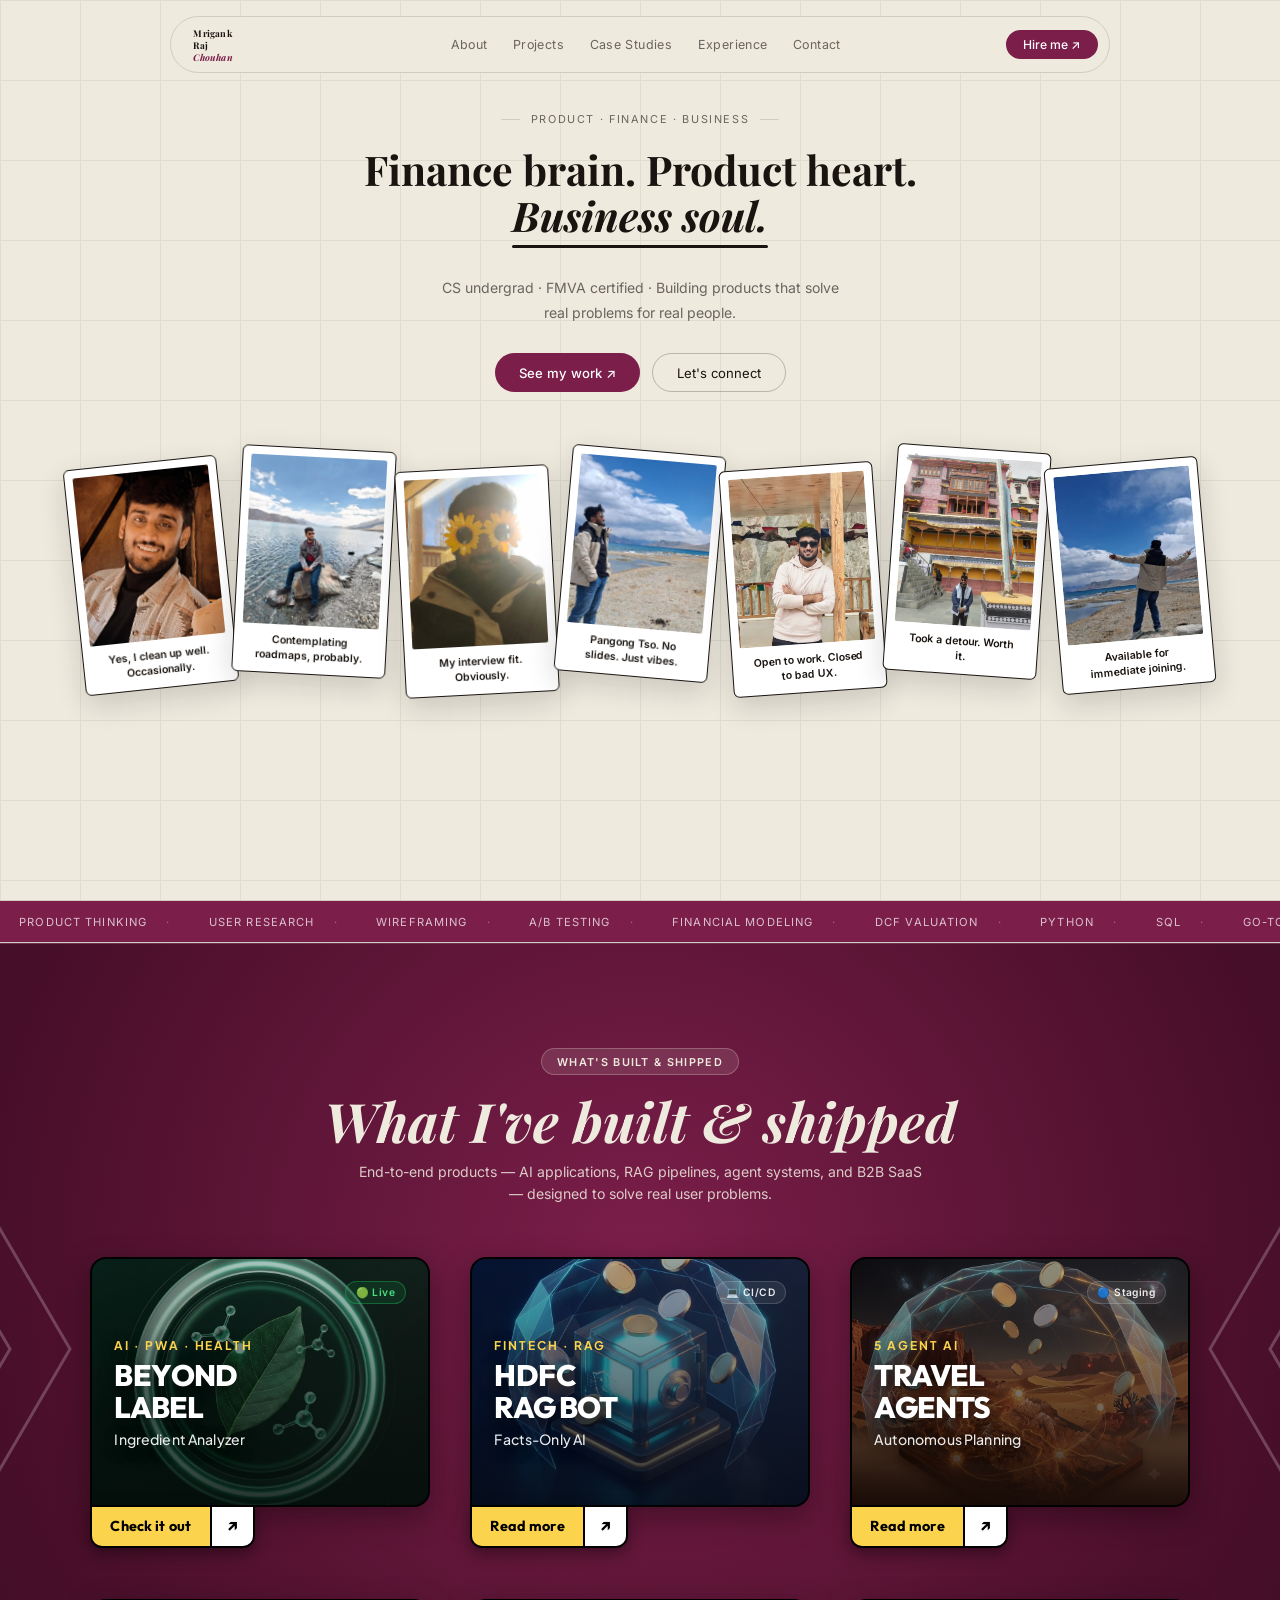
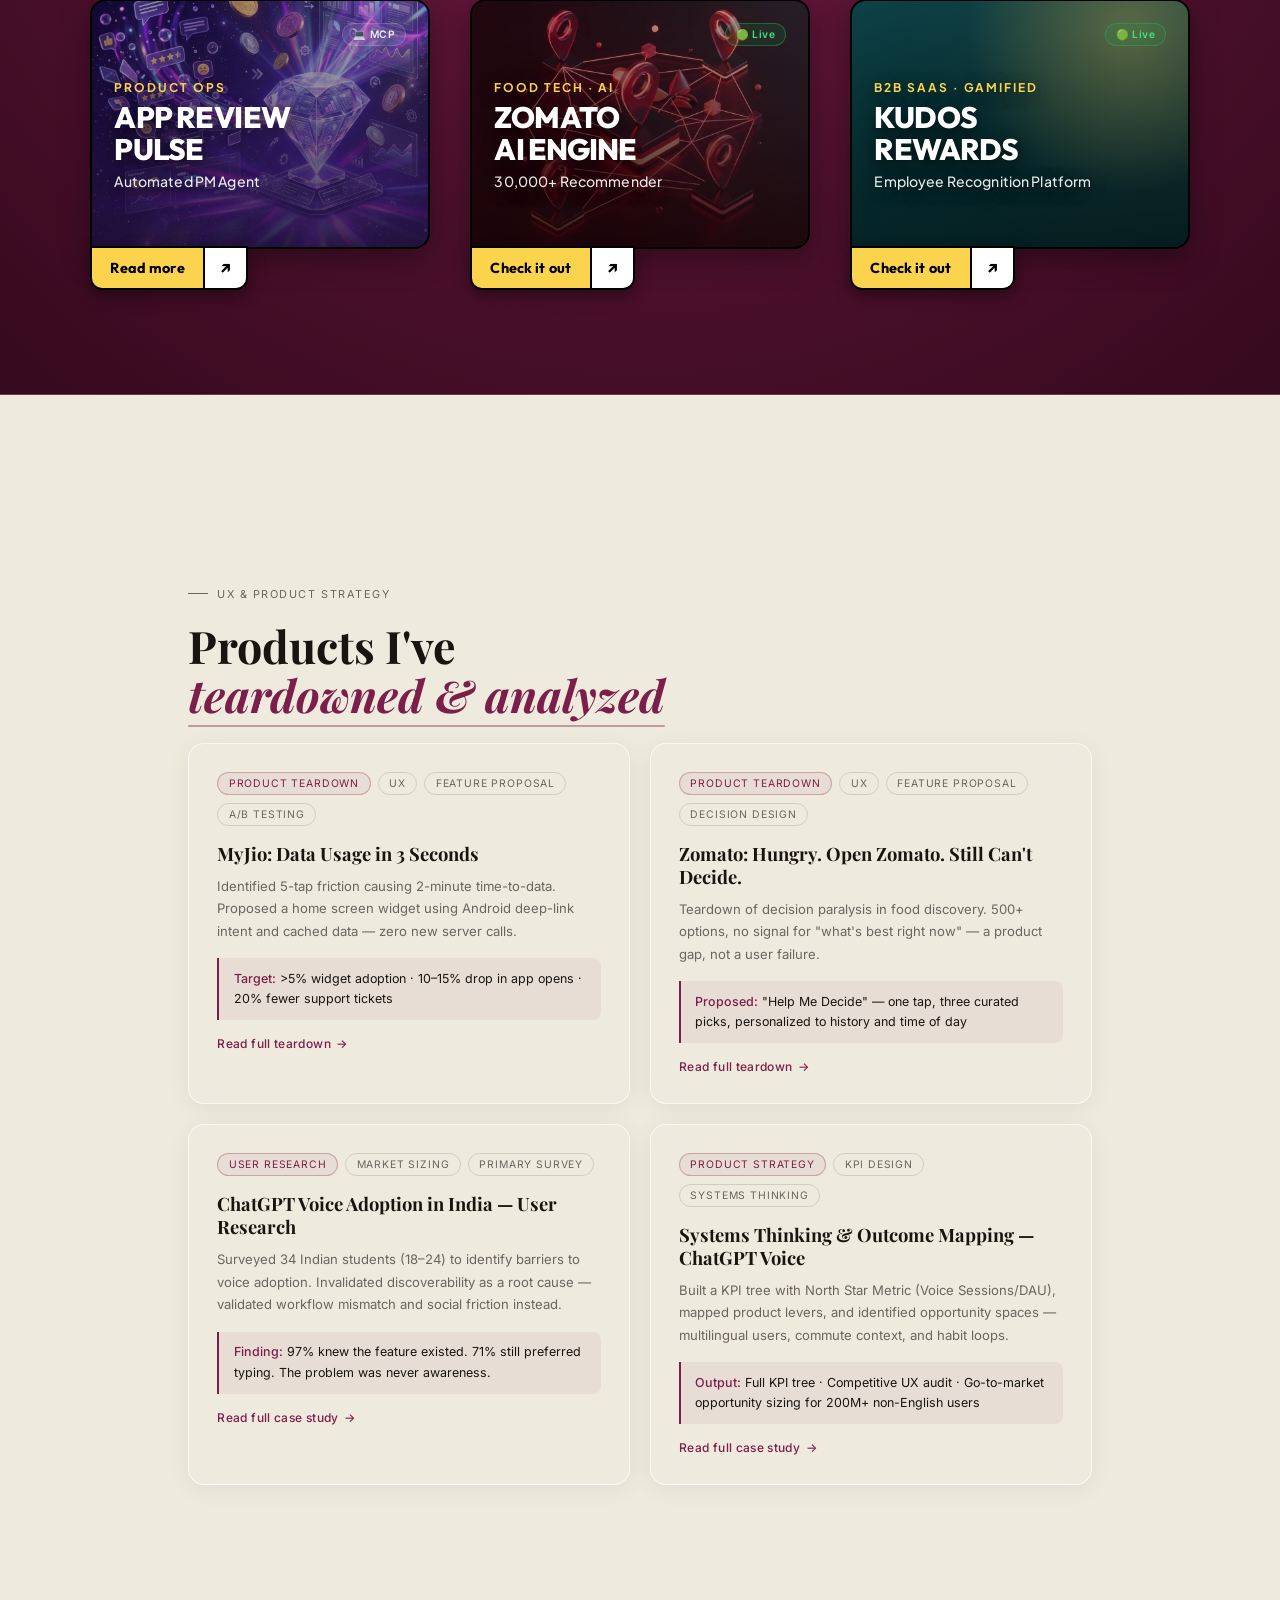
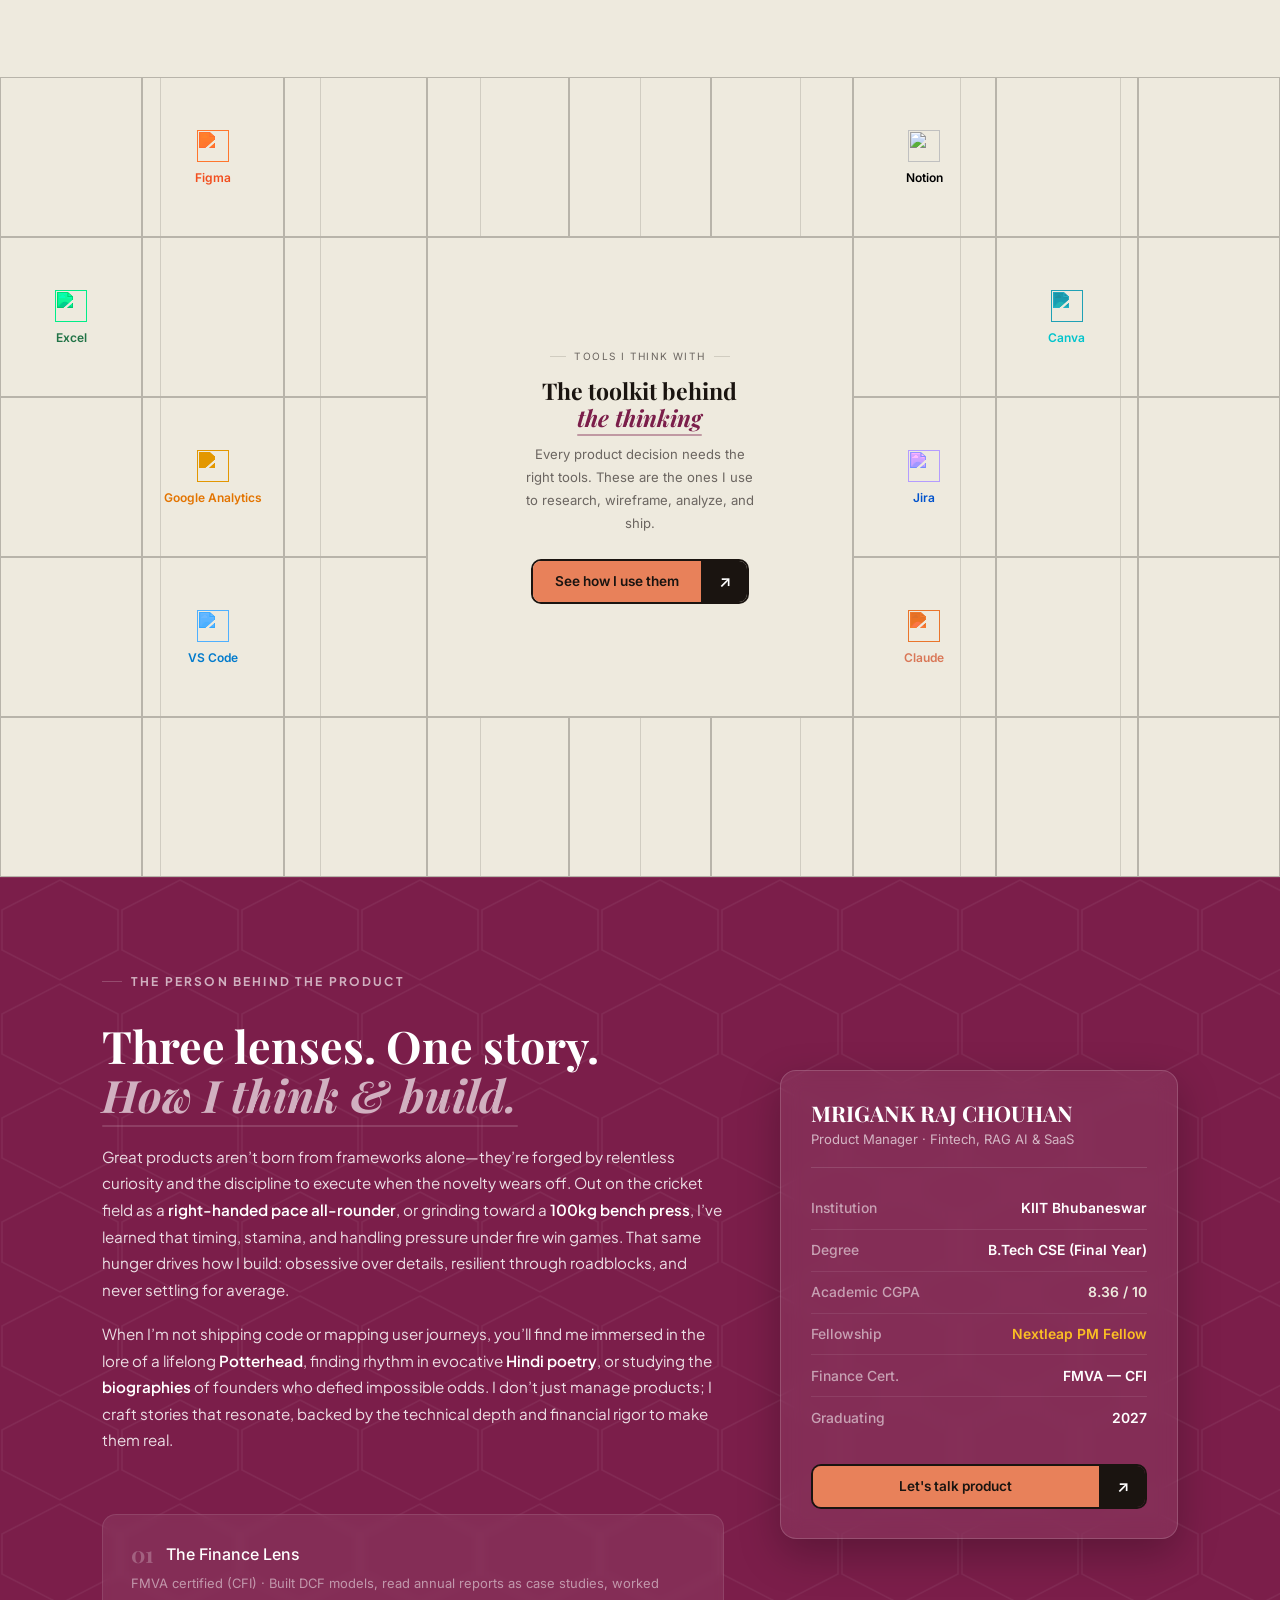
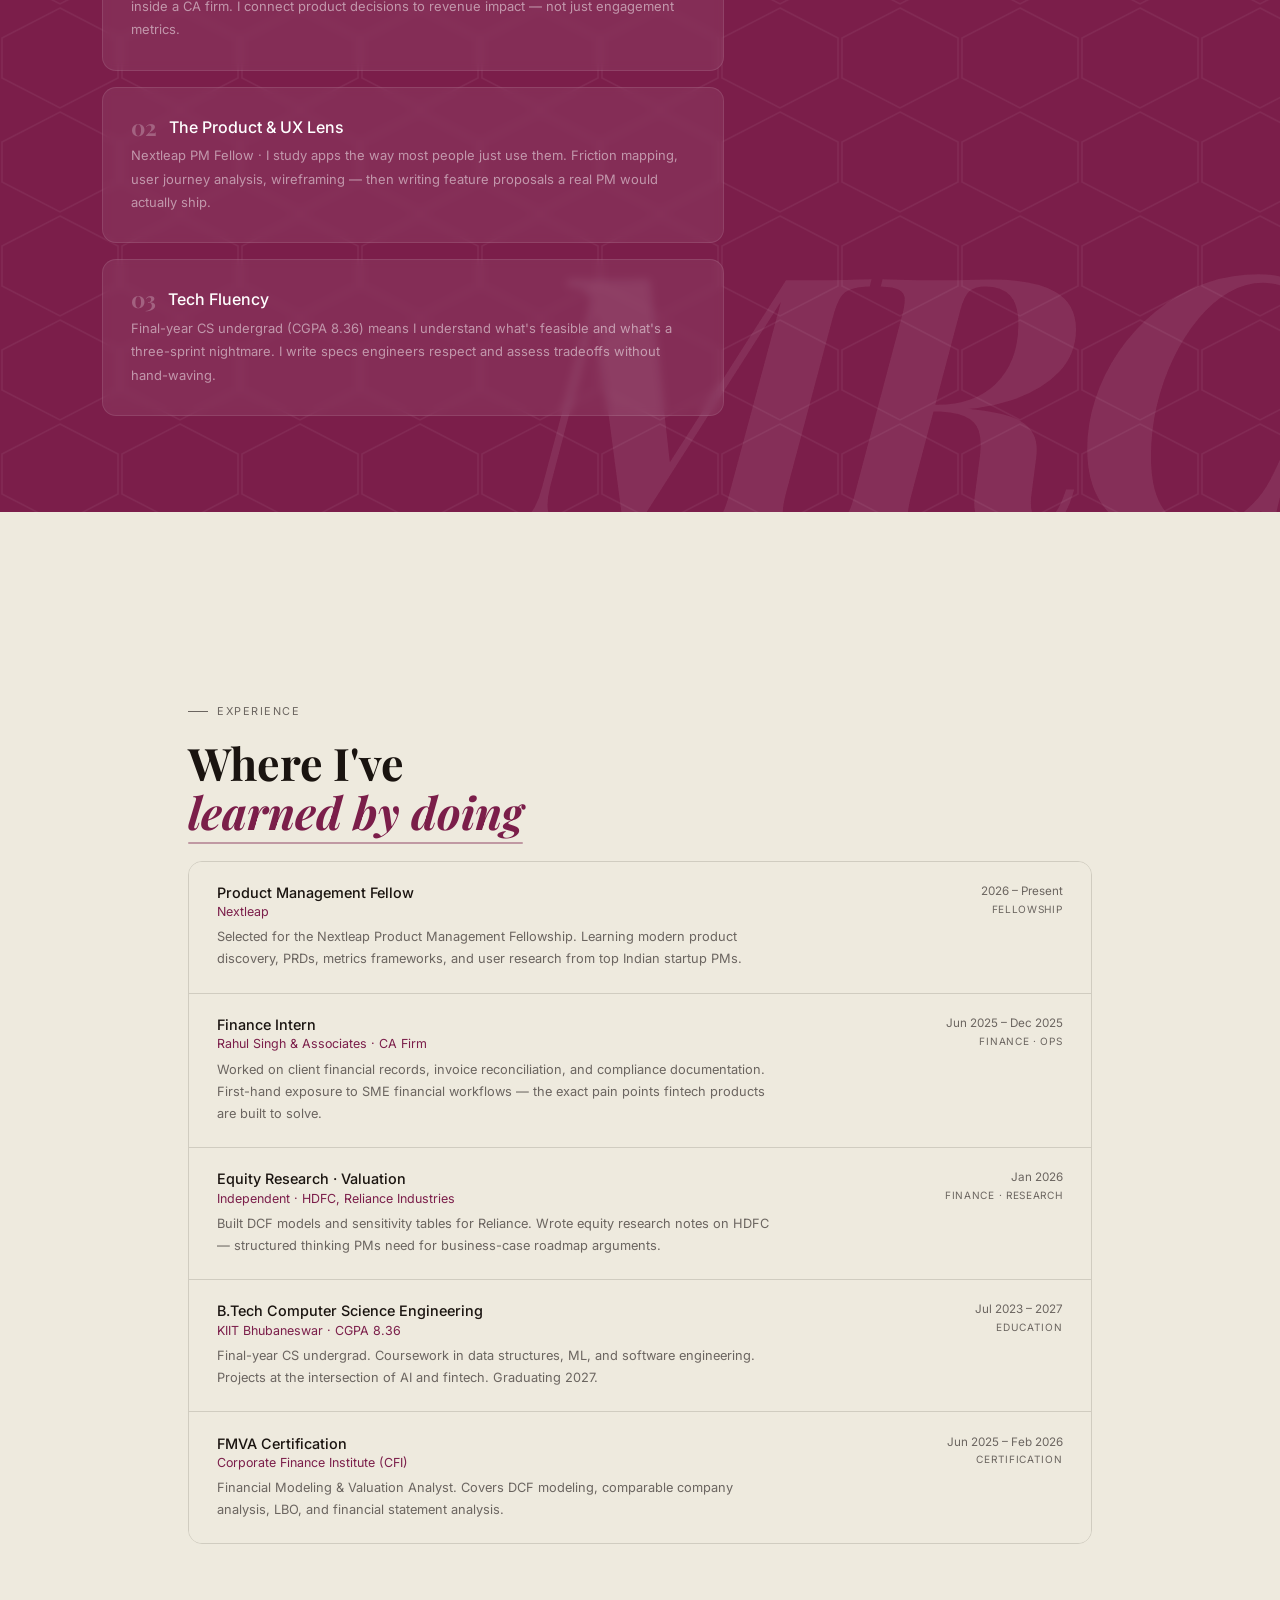
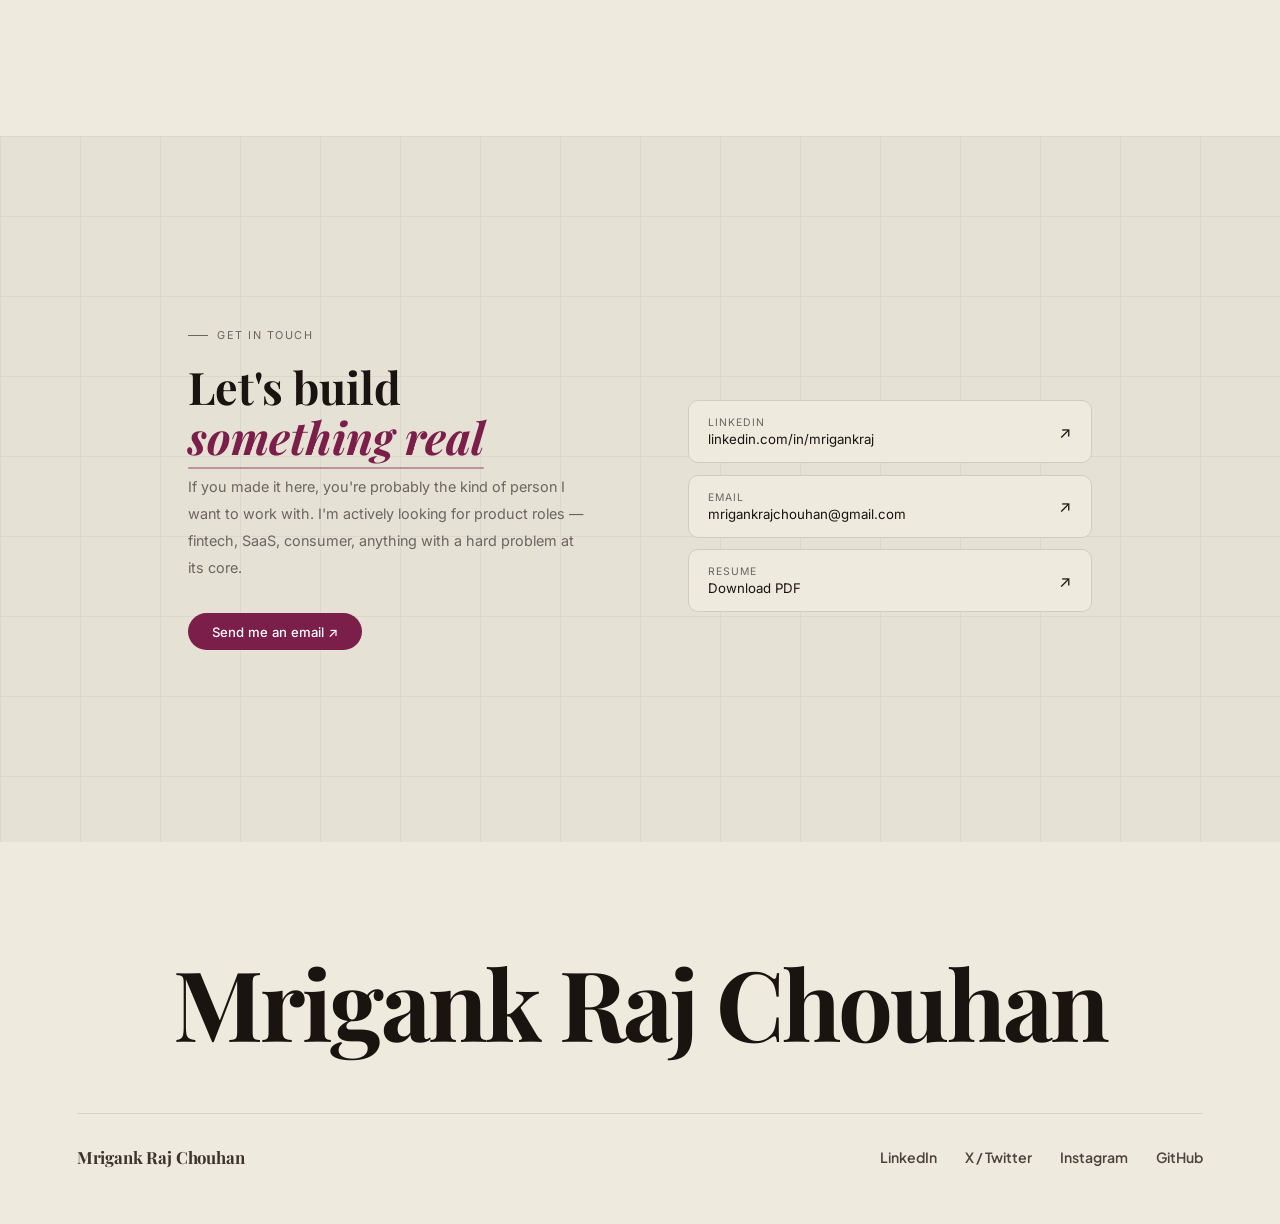
==== commit 112ea735: "Add Kudos Rewards project and replace hero photo strip with polaroid fan - Add Kudos Rewards as the " ====
--- a/index.html
+++ b/index.html
@@ -87,15 +87,17 @@
 .hero-sub{font-size:0.88rem;color:var(--muted);max-width:420px;margin:1.75rem auto 1.75rem;line-height:1.8}
 .hero-btns{display:flex;gap:0.75rem;justify-content:center;flex-wrap:wrap}
 
-/* PHOTO STRIP */
-.photo-strip{width:100%;overflow:hidden;padding:2rem 0 0;position:relative;z-index:1}
-.photo-strip-inner{display:flex;gap:1rem;width:max-content;animation:stripLeft 50s linear infinite;will-change:transform}
-.photo-strip:hover .photo-strip-inner{animation-play-state:paused}
-.photo-card{flex-shrink:0;width:240px;border-radius:14px;overflow:hidden;border:1.5px solid #1a1410;box-shadow:0 4px 20px rgba(26,20,16,0.08);background:#fff}
-.photo-card img{width:240px;height:200px;object-fit:cover;object-position:center top;display:block}
-.photo-card-cap{padding:0.55rem 0.85rem 0.65rem;background:#fff;border-top:1px solid var(--border)}
-.photo-card-cap p{font-size:0.71rem;color:var(--text);font-style:normal;font-weight:600;line-height:1.4}
-@keyframes stripLeft{0%{transform:translateX(0)}100%{transform:translateX(-50%)}}
+/* HERO POLAROID FAN */
+.fan{display:flex;justify-content:center;align-items:flex-start;padding:3.5rem 1rem 4rem;position:relative;z-index:1;width:100%}
+.fan-card{--w:clamp(112px,12vw,190px);flex:0 0 var(--w);width:var(--w);margin-left:0.6rem;background:#fff;padding:0.5rem 0.5rem 0;border:1.5px solid #1a1410;border-radius:6px;
+  box-shadow:0 10px 28px rgba(26,20,16,0.16);transform:translateY(var(--y)) rotate(var(--rot));transition:transform 0.35s cubic-bezier(.2,.8,.2,1),box-shadow 0.35s;
+  opacity:0;animation:fanIn 0.7s cubic-bezier(.2,.8,.2,1) forwards;animation-delay:calc(0.25s + var(--i) * 0.09s)}
+.fan-card:first-child{margin-left:0}
+.fan-card:hover{transform:translateY(calc(var(--y) - 18px)) rotate(0deg) scale(1.06);box-shadow:0 22px 44px rgba(26,20,16,0.26);z-index:5}
+.fan-card img{display:block;width:100%;aspect-ratio:4/5;object-fit:cover;border-radius:2px}
+.fan-card p{font-size:0.66rem;font-weight:600;line-height:1.35;color:var(--text);padding:0.55rem 0.7rem 0.65rem;min-height:2.9rem;text-align:center}
+@keyframes fanIn{from{opacity:0;transform:translateY(calc(var(--y) + 40px)) rotate(0deg)}to{opacity:1;transform:translateY(var(--y)) rotate(var(--rot))}}
+@media (prefers-reduced-motion:reduce){.fan-card{animation:none;opacity:1}}
 
 /* MARQUEE */
 .mq-wrap{border-top:1px solid var(--border);border-bottom:1px solid var(--border);padding:0.85rem 0;overflow:hidden;background:var(--burg);position:relative;z-index:1}
@@ -336,6 +338,12 @@
     url("assets/projects/zomato_card.jpg");
   background-size: cover;
   background-position: center;
+}
+.theme-teal {
+  background-color: #041a1c;
+  background-image:
+    radial-gradient(circle at 82% 12%, rgba(252,211,77,0.30) 0%, transparent 46%),
+    linear-gradient(160deg, #0d4247 0%, #062a2d 45%, #041a1c 100%);
 }
 
 /* Subtle pattern overlay inside card */
@@ -600,6 +608,9 @@
   .nav-right{grid-column:2;justify-content:flex-end}
   #hero{padding:5.5rem 0 0}
   #hero h1{font-size:clamp(1.8rem,6vw,2.6rem)}
+  .fan{padding:2.5rem 1rem 3rem}
+  .fan-card{--w:clamp(105px,17vw,140px)}
+  .fan-card:nth-child(n+6){display:none}
   #bring{padding:4rem 6%}
   #work{padding:4rem 6%}
   #about{padding:4rem 6%}
@@ -611,8 +622,6 @@
   .tools-stage{display:none}
   #tools::before{display:none}
   #tools-mobile{display:block}
-  .photo-card{width:200px}
-  .photo-card img{width:200px;height:170px}
   .exp-row{grid-template-columns:1fr;gap:0.5rem}
   .exp-date{text-align:left}
   .exp-type{text-align:left}
@@ -625,12 +634,15 @@
   nav{padding:0.5rem 0.6rem 0.5rem 1rem}
   .nav-name{font-size:0.52rem}
   .nav-cta{font-size:0.7rem;padding:0.4rem 0.85rem}
+  .btn-burg,.btn-outline{width:100%;max-width:280px;justify-content:center}
+  .sec-h2{font-size:clamp(1.6rem,7vw,2.2rem)}
   #hero{padding:5rem 0 2.5rem; min-height: auto;}
   #hero h1{font-size:clamp(1.6rem,7vw,2.2rem)}
   .hero-sub{font-size:0.82rem;margin:1.25rem auto}
   .hero-btns{flex-direction:column;align-items:center;gap:0.6rem}
-  .btn-burg,.btn-outline{width:100%;max-width:280px;justify-content:center}
-  .sec-h2{font-size:clamp(1.6rem,7vw,2.2rem)}
+  .fan-card{--w:96px}
+  .fan-card:nth-child(n+5){display:none}
+  .fan-card p{font-size:0.58rem;min-height:2.5rem}
   #bring{padding:3.5rem 5%}
   .bring-sub{font-size:0.82rem}
   .p-desc{font-size:0.78rem}
@@ -643,8 +655,6 @@
   .exp-row{padding:1.1rem}
   .exp-desc{font-size:0.77rem}
   .contact-left p{font-size:0.84rem}
-  .photo-card{width:170px}
-  .photo-card img{width:170px;height:145px}
   .modal-overlay{padding:1rem}
   .modal-box{padding:1.25rem;max-height:90vh}
   footer{padding:1.25rem 5%}
@@ -689,9 +699,7 @@
       <a href="#contact" class="btn-outline">Let's connect</a>
     </div>
   </div>
-  <div class="photo-strip" aria-hidden="true">
-    <div class="photo-strip-inner" id="photo-strip-inner"></div>
-  </div>
+  <div class="fan" id="fan" aria-hidden="true"></div>
 </section>
 
 <!-- MARQUEE -->
@@ -720,10 +728,10 @@
 
     <!-- Subtitle -->
     <p class="reveal reveal-delay-2" style="color:rgba(238,234,222,0.85); text-align:center; max-width:580px; margin:0 auto; font-size:0.88rem; line-height:1.6; font-family:'Inter',sans-serif;">
-      End-to-end AI applications, RAG pipelines, and autonomous agent systems designed to solve real user problems.
+      End-to-end products — AI applications, RAG pipelines, agent systems, and B2B SaaS — designed to solve real user problems.
     </p>
 
-    <!-- 5-CARD POSTER SHOWCASE (ALL 5 IN ONE HORIZONTAL LINE ON DESKTOP) -->
+    <!-- 6-CARD POSTER SHOWCASE (3 x 2 ON DESKTOP) -->
     <div class="projects-showcase-grid">
       <!-- 1. BeyondLabel (Deployed Live Project) -->
       <div class="showcase-item reveal reveal-delay-1">
@@ -819,6 +827,26 @@
         </div>
         <div class="sc-ext-footer">
           <a href="https://zomato-milestone1-9ep8.vercel.app/" target="_blank" rel="noopener" class="sc-ext-btn">
+            <span class="sc-ext-text">Check it out</span>
+            <span class="sc-ext-icon">↗</span>
+          </a>
+        </div>
+      </div>
+
+      <!-- 6. Kudos Rewards (Deployed Live Project) -->
+      <div class="showcase-item reveal reveal-delay-2">
+        <div class="showcase-card theme-teal" role="button" tabindex="0" onclick="openModal('kudos')" onkeydown="if(event.key==='Enter'||event.key===' ')openModal('kudos')">
+          <div class="sc-card-top">
+            <span class="sc-badge live-badge">🟢 Live</span>
+          </div>
+          <div class="sc-poster-title">
+            <span class="sc-poster-eyebrow">B2B SAAS · GAMIFIED</span>
+            KUDOS<br><strong>REWARDS</strong>
+            <span class="sc-poster-sub">Employee Recognition Platform</span>
+          </div>
+        </div>
+        <div class="sc-ext-footer">
+          <a href="https://kudos-rewards.vercel.app" target="_blank" rel="noopener" class="sc-ext-btn">
             <span class="sc-ext-text">Check it out</span>
             <span class="sc-ext-icon">↗</span>
           </a>
@@ -1203,30 +1231,21 @@
 </div>
 
 <script>
-// ── PHOTO STRIP ──
-const BASE = 'https://raw.githubusercontent.com/mrigank-raj/Portfolio/main/assets/images/';
+// ── HERO POLAROID FAN ──
 const photos = [
-  {src:'img1.jpeg', cap:'Yes, I clean up well. Occasionally.', pos:'center 15%'},
-  {src:'img2.jpeg', cap:'Contemplating roadmaps, probably.', pos:'center 20%'},
-  {src:'img5.jpeg', cap:'The architecture did most of the work.', pos:'center 20%'},
-  {src:'img6.jpeg', cap:'Asked for clarity. Got this.', pos:'center 25%'},
-  {src:'img7.jpeg', cap:'Sangam point. Still waiting for my offer letter.', pos:'center 15%'},
-  {src:'img8.jpeg', cap:'My interview fit. Obviously.', pos:'center 30%'},
-  {src:'img9.jpeg', cap:'One sunset at a time.', pos:'center 10%'},
-  {src:'img11.jpeg', cap:'Better product sense than most apps.', pos:'center 10%'},
-  {src:'img12.jpeg', cap:'Open to work. Closed to bad UX.', pos:'center 10%'},
-  {src:'img13.jpeg', cap:'Took a detour. Worth it.', pos:'center 15%'},
-  {src:'img14.jpeg', cap:'This beach had better retention than most apps.', pos:'center 20%'},
-  {src:'img15.jpeg', cap:'Pangong Tso. No slides. Just vibes.', pos:'center 15%'},
-  {src:'img16.jpeg', cap:'Available for immediate joining.', pos:'center 30%'},
+  {src:'img1.jpeg',  cap:'Yes, I clean up well. Occasionally.',  pos:'center 15%', rot:-6, y:14},
+  {src:'img2.jpeg',  cap:'Contemplating roadmaps, probably.',    pos:'center 20%', rot:3,  y:0},
+  {src:'img8.jpeg',  cap:'My interview fit. Obviously.',         pos:'center 30%', rot:-3, y:20},
+  {src:'img15.jpeg', cap:'Pangong Tso. No slides. Just vibes.',  pos:'center 15%', rot:5,  y:2},
+  {src:'img12.jpeg', cap:'Open to work. Closed to bad UX.',      pos:'center 10%', rot:-4, y:18},
+  {src:'img13.jpeg', cap:'Took a detour. Worth it.',             pos:'center 15%', rot:4,  y:0},
+  {src:'img16.jpeg', cap:'Available for immediate joining.',     pos:'center 30%', rot:-5, y:14},
 ];
-const strip = document.getElementById('photo-strip-inner');
-const doubled = [...photos, ...photos];
-strip.innerHTML = doubled.map(p => `
-  <div class="photo-card">
-    <img src="${BASE}${p.src}" alt="${p.cap}" style="object-position:${p.pos}" loading="lazy"/>
-    <div class="photo-card-cap"><p>${p.cap}</p></div>
-  </div>`).join('');
+document.getElementById('fan').innerHTML = photos.map((p, i) => `
+  <figure class="fan-card" style="--i:${i};--rot:${p.rot}deg;--y:${p.y}px">
+    <img src="assets/images/${p.src}" alt="" style="object-position:${p.pos}"/>
+    <p>${p.cap}</p>
+  </figure>`).join('');
 
 // ── MARQUEE ──
 const skills = ['Product Thinking','User Research','Wireframing','A/B Testing','Financial Modeling','DCF Valuation','Python','SQL','Go-To-Market Strategy','Roadmapping','FMVA Certified'];
@@ -1317,6 +1336,57 @@
       </div>
     `
   },
+  kudos: {
+    tag: 'Shipped Product · React · Supabase · B2B SaaS',
+    title: 'Kudos: Employee Recognition & Rewards Platform',
+    body: `
+      <div style="background:var(--cream2); border:1px solid var(--border); border-radius:12px; padding:1.5rem; margin-bottom:1.5rem; text-align:center;">
+        <div style="font-size:0.7rem; letter-spacing:0.12em; text-transform:uppercase; color:var(--muted); margin-bottom:0.75rem;">Points Flow — Every Transfer Is Atomic</div>
+        <div style="display:flex; justify-content:center; align-items:center; flex-wrap:wrap; gap:0.5rem; font-size:0.78rem; font-weight:600; color:var(--burg);">
+          <span style="background:var(--cream); padding:0.4rem 0.8rem; border-radius:6px; border:1px solid var(--border);">Admin Issues / Peer Sends Kudos</span>
+          <span>→</span>
+          <span style="background:var(--cream); padding:0.4rem 0.8rem; border-radius:6px; border:1px solid var(--border);">Postgres RPC Ledger</span>
+          <span>→</span>
+          <span style="background:var(--cream); padding:0.4rem 0.8rem; border-radius:6px; border:1px solid var(--border);">Realtime Balance &amp; Feed</span>
+          <span>→</span>
+          <span style="background:var(--cream); padding:0.4rem 0.8rem; border-radius:6px; border:1px solid var(--border);">Redeem &amp; Fulfil</span>
+        </div>
+      </div>
+      <div class="modal-section"><h4>The Problem</h4>
+        <p>Recognition programs stall when they are purely top-down: managers become the bottleneck, peers who actually see the work stay invisible, and any glitch in the points balance quietly erodes trust in the whole program.</p>
+      </div>
+      <div class="modal-section"><h4>The Solution</h4>
+        <p>A full-stack rewards platform where organizations distribute points and employees earn, give, and redeem them. Admins get a dashboard to issue spot bonuses, manage the reward catalog, and work a fulfilment queue. Employees get a social feed for peer-to-peer shout-outs with company-value tags and emoji reactions, plus a leaderboard and auto-awarded badges (First Kudos, Team Player, Top Earner).</p>
+      </div>
+      <div class="modal-section"><h4>Product &amp; Engineering Decisions</h4>
+        <ul style="margin-top:0.6rem">
+          <li><strong>Peer-to-peer Kudos feed:</strong> Manager-only recognition creates bottlenecks. Letting anyone send points creates a horizontal engagement loop and organic data on cross-functional collaboration.</li>
+          <li><strong>Atomic transfers in Postgres RPC (<code>send_kudos</code>):</strong> A client-side, multi-call transfer can fail halfway and lose points. Moving it into one stored procedure prevents race conditions, double-spends, and negative balances.</li>
+          <li><strong>Onboarding via database trigger (<code>handle_new_user</code>):</strong> Email confirmation blocked the client from creating the profile under Row-Level Security. A backend trigger provisions the profile and starting balance instantly, cutting time-to-first-value.</li>
+          <li><strong>Realtime balance sync:</strong> A stale balance on screen after the database had already deducted points would cause "insufficient funds" surprises and support tickets. A global <code>refreshProfile</code> keeps UI and ledger in step across tabs.</li>
+        </ul>
+      </div>
+      <div class="modal-section"><h4>Edge Cases Handled</h4>
+        <ul style="margin-top:0.6rem">
+          <li><strong>Double-spend:</strong> Database-level constraints reject a redemption if the balance drops below cost mid-request.</li>
+          <li><strong>Pending members:</strong> Admin-configured members are promoted automatically when they sign up.</li>
+          <li><strong>Null states:</strong> Empty feeds and first-time logins get encouraging empty states instead of blank screens.</li>
+        </ul>
+      </div>
+      <div class="modal-section"><h4>Technical Stack</h4>
+        <p>React (Vite), Tailwind CSS, TanStack React Query, Supabase (PostgreSQL, Auth, Realtime, Row-Level Security), custom PL/pgSQL stored procedures. Deployed on Vercel with a documented decision log, architecture, edge-case, and evals docs in the repo.</p>
+      </div>
+      <div class="modal-metric" style="margin-bottom: 1.5rem">
+        <div class="metric-pill"><div class="mv">2 Roles</div><div class="ml">Admin &amp; Recipient</div></div>
+        <div class="metric-pill"><div class="mv">Atomic</div><div class="ml">Postgres RPC Ledger</div></div>
+        <div class="metric-pill"><div class="mv">Realtime</div><div class="ml">Balance &amp; Feed Sync</div></div>
+      </div>
+      <div style="margin-top: 1.5rem; display: flex; gap: 1rem;">
+        <a href="https://kudos-rewards.vercel.app" target="_blank" rel="noopener" class="btn-burg">View Live App ↗</a>
+        <a href="https://github.com/mrigank-raj/Kudos-Rewards" target="_blank" rel="noopener" class="btn-outline">View GitHub ↗</a>
+      </div>
+    `
+  },
   zomatobuild: {
     tag: 'Shipped Product · FastAPI · React · AI',
     title: 'Zomato Recommender: AI Dining Engine',
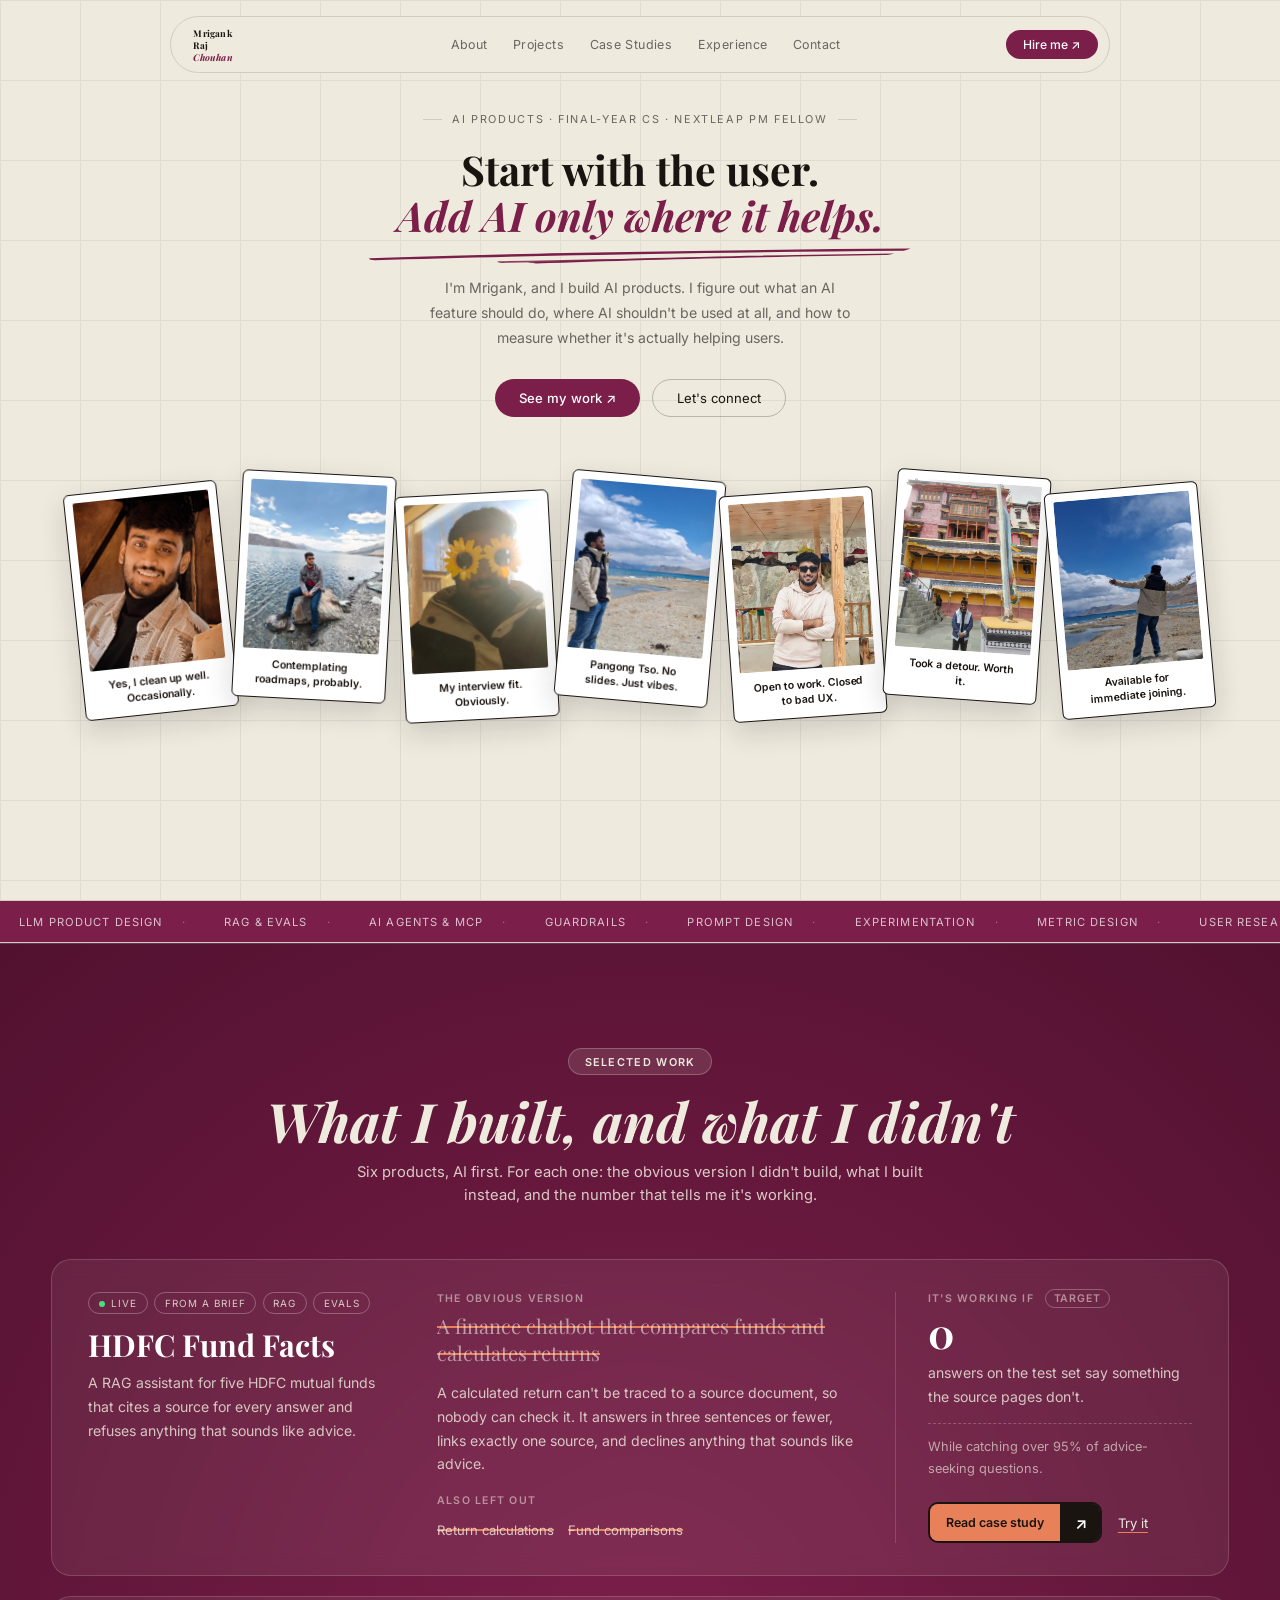
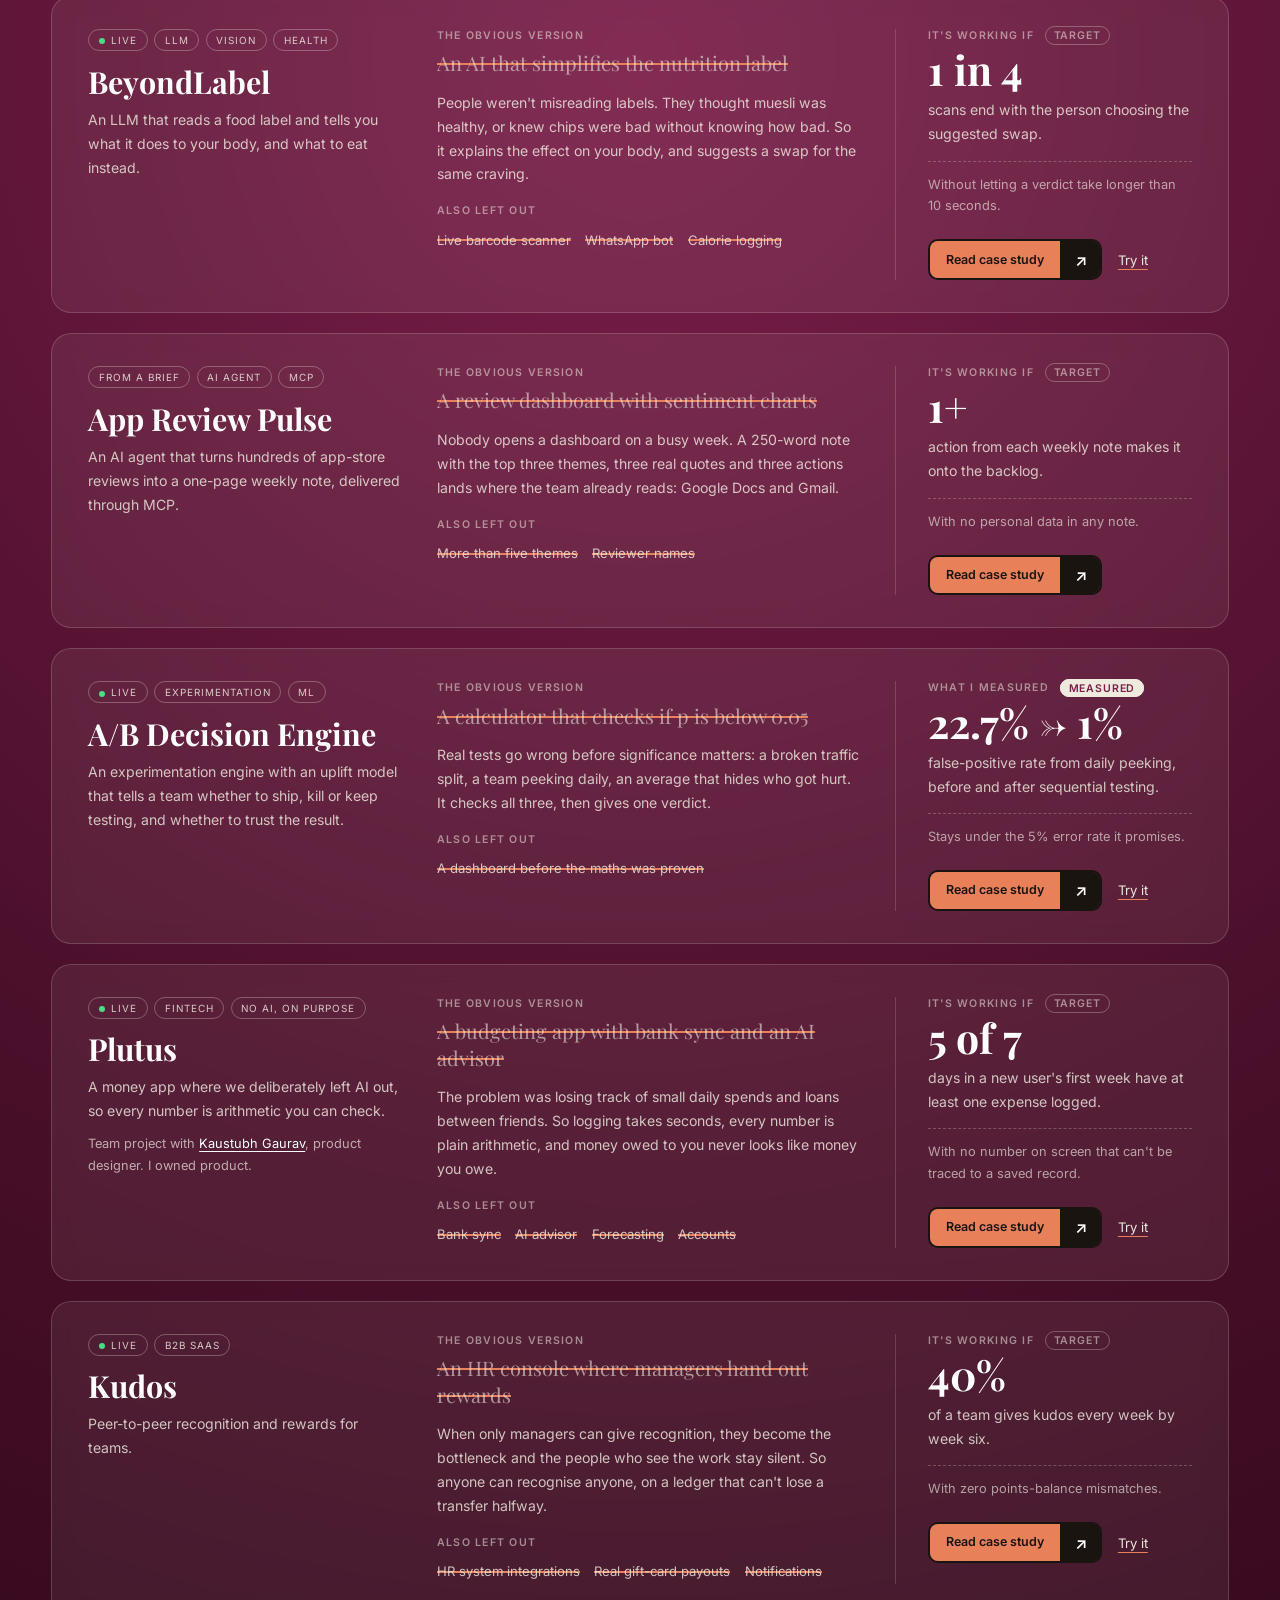
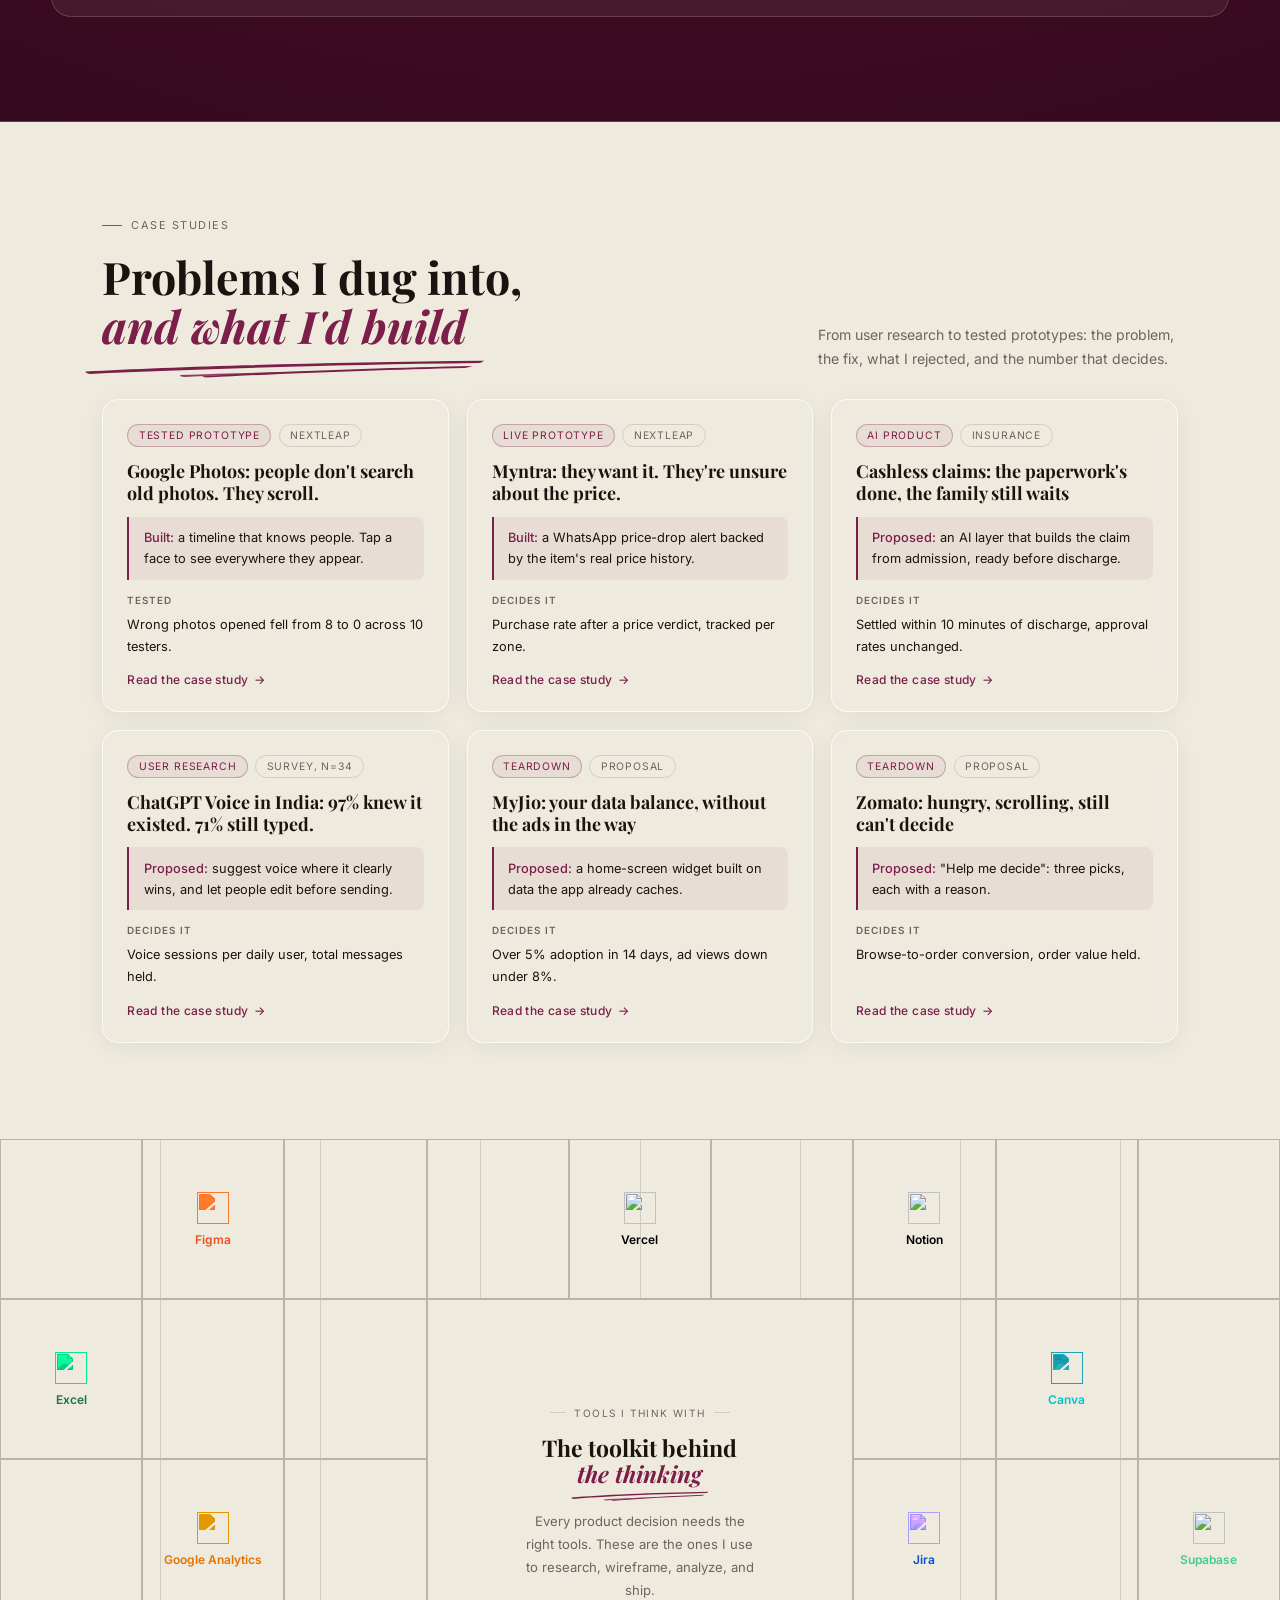
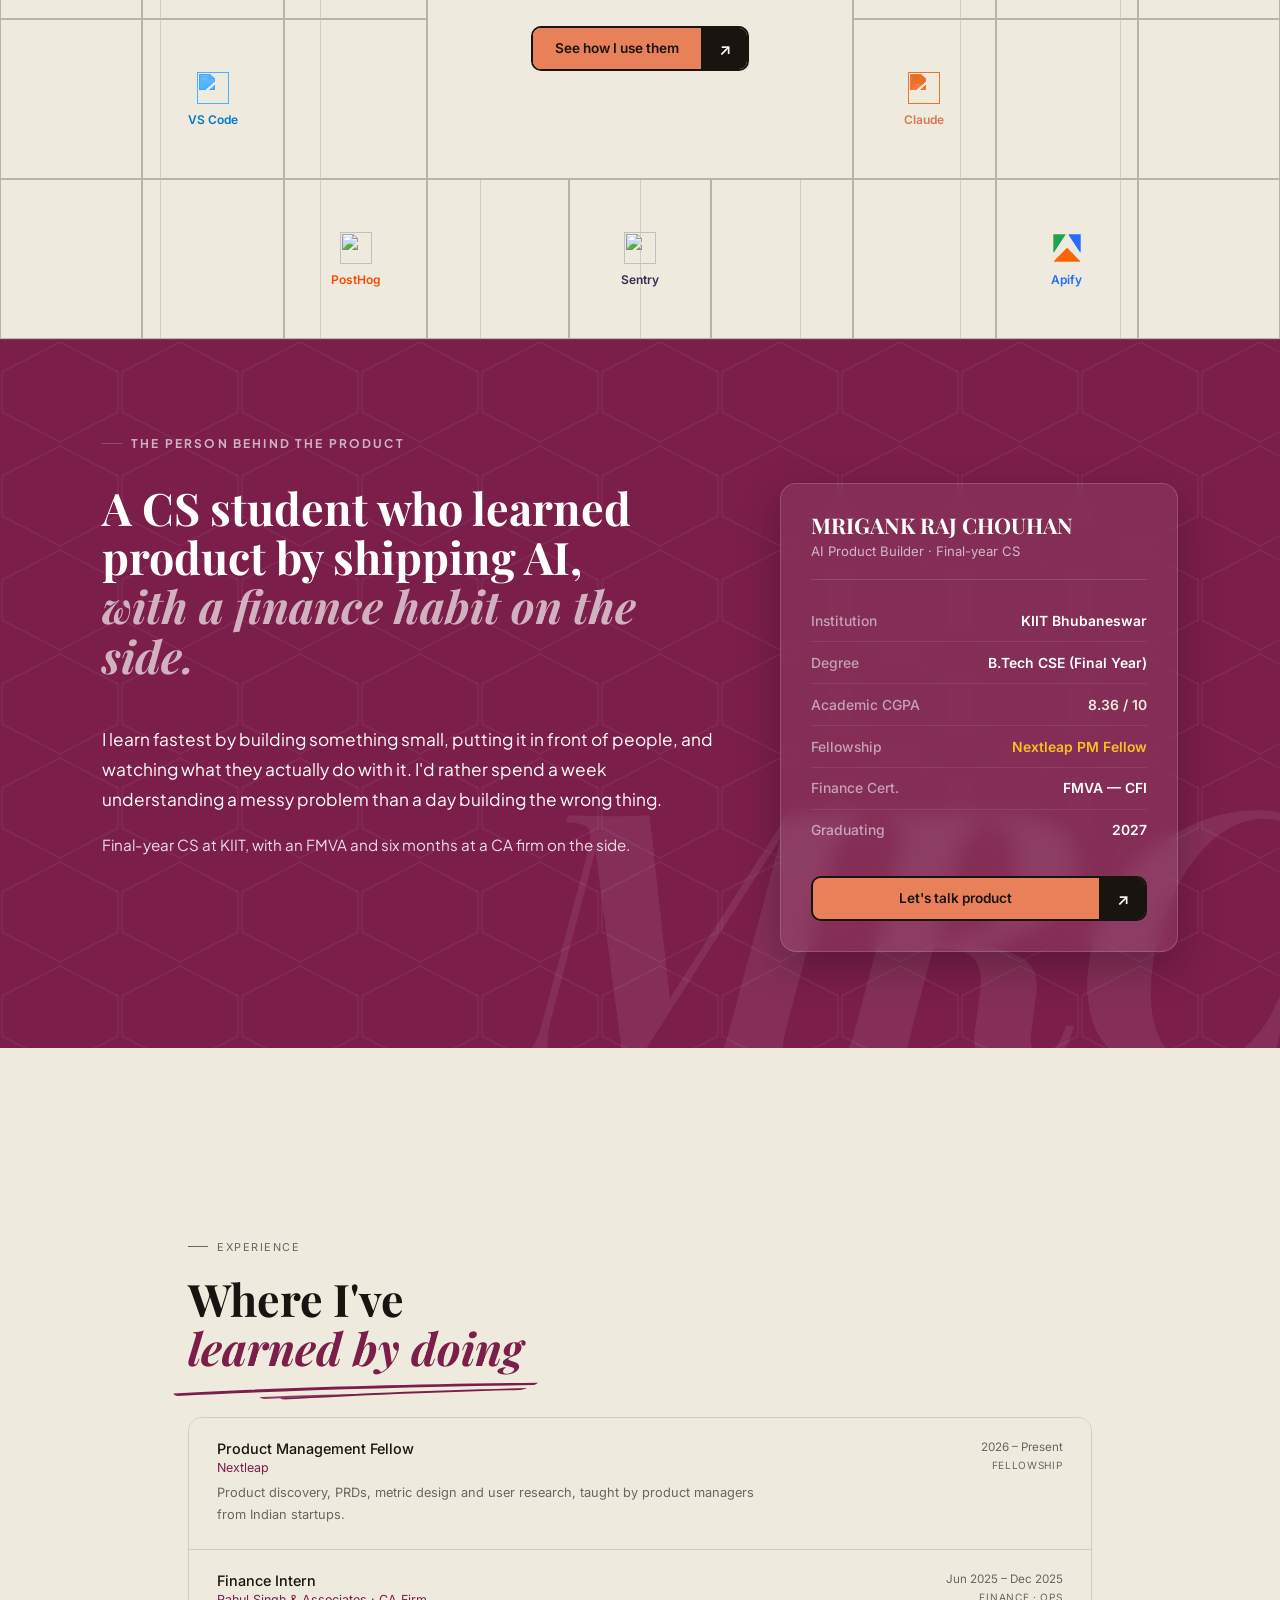
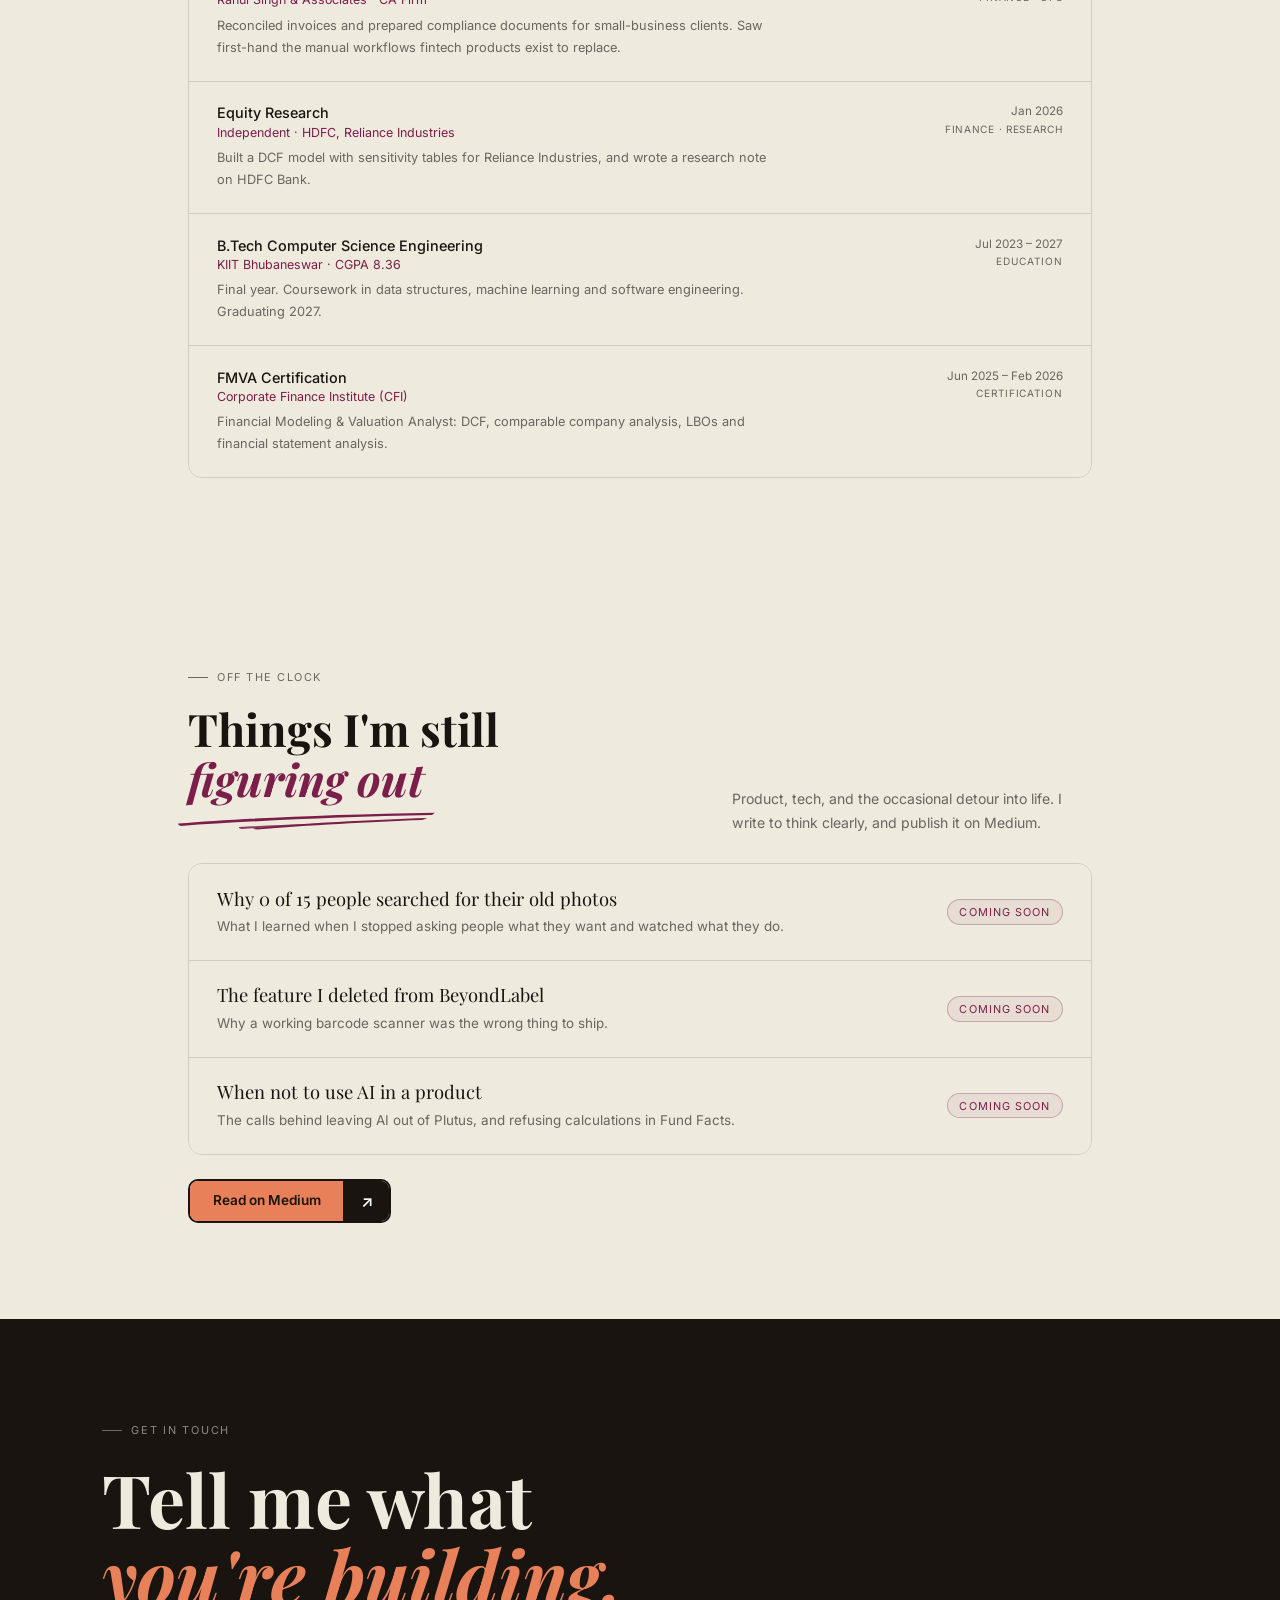
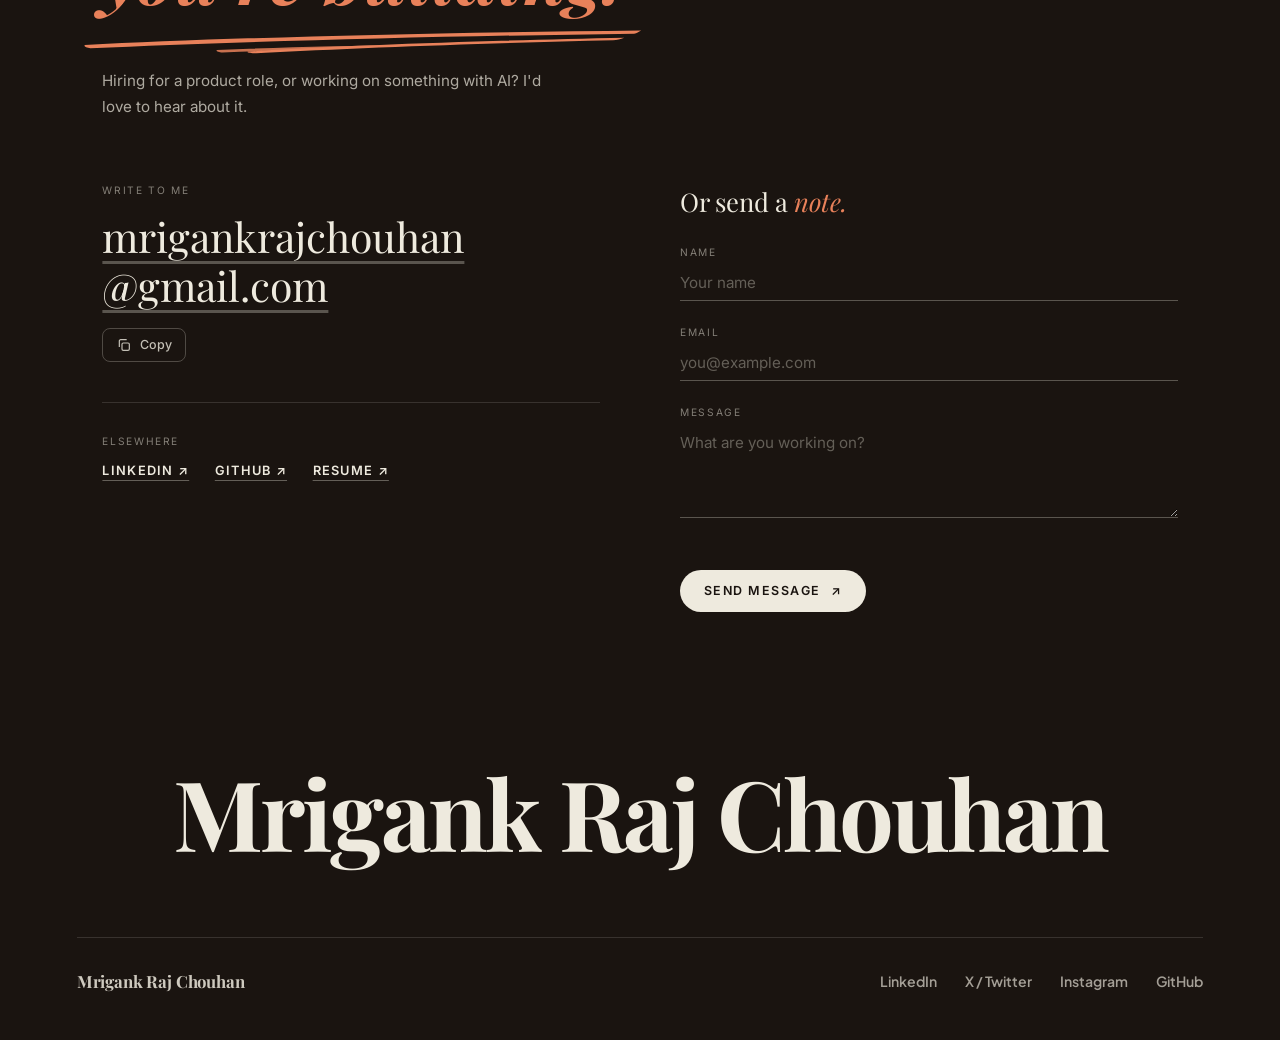
==== commit 87121d6e: "Revamp portfolio content, add case study pages, and polish motion - Reposition around AI product wor" ====
--- a/index.html
+++ b/index.html
@@ -3,665 +3,30 @@
 <head>
 <meta charset="UTF-8"/>
 <meta name="viewport" content="width=device-width,initial-scale=1"/>
-<title>Mrigank Raj Chouhan — Product Manager</title>
-<meta name="description" content="Mrigank Raj Chouhan — CS undergrad at KIIT, FMVA certified. Building products at the intersection of finance and technology. Product teardowns, case studies, and more."/>
+<title>Mrigank Raj Chouhan · AI Product Builder</title>
+<meta name="description" content="Mrigank Raj Chouhan, final-year CS student and Nextleap PM Fellow building AI products. RAG, LLM and agent products shipped with evals, guardrails and a clear call on where AI doesn't belong."/>
 <meta name="author" content="Mrigank Raj Chouhan"/>
-<meta property="og:title" content="Mrigank Raj Chouhan — Product Manager"/>
-<meta property="og:description" content="Finance brain. Product heart. Business soul. CS undergrad · FMVA certified · Targeting product roles in fintech and beyond."/>
+<link rel="canonical" href="https://mrigankraj.vercel.app/"/>
+<meta property="og:title" content="Mrigank Raj Chouhan · AI Product Builder"/>
+<meta property="og:description" content="Start with the user. Add AI only where it helps."/>
 <meta property="og:url" content="https://mrigankraj.vercel.app/"/>
 <meta property="og:type" content="website"/>
-<meta property="og:image" content="https://raw.githubusercontent.com/mrigank-raj/Portfolio/main/assets/images/img16.jpeg"/>
-<meta name="twitter:card" content="summary"/>
-<meta name="twitter:title" content="Mrigank Raj Chouhan — Product Manager"/>
-<meta name="twitter:description" content="Finance brain. Product heart. Business soul."/>
+<meta property="og:image" content="https://mrigankraj.vercel.app/assets/images/og.png"/>
+<meta property="og:image:width" content="1200"/>
+<meta property="og:image:height" content="630"/>
+<meta name="twitter:card" content="summary_large_image"/>
+<meta name="twitter:title" content="Mrigank Raj Chouhan · AI Product Builder"/>
+<meta name="twitter:description" content="Start with the user. Add AI only where it helps."/>
+<meta name="twitter:image" content="https://mrigankraj.vercel.app/assets/images/og.png"/>
 <meta name="twitter:site" content="@Mrigank_raj22"/>
+<script type="application/ld+json">
+{"@context":"https://schema.org","@type":"Person","name":"Mrigank Raj Chouhan","url":"https://mrigankraj.vercel.app/","alumniOf":{"@type":"CollegeOrUniversity","name":"KIIT Bhubaneswar"},"email":"mailto:mrigankrajchouhan@gmail.com","sameAs":["https://www.linkedin.com/in/mrigankraj","https://github.com/mrigank-raj","https://x.com/Mrigank_raj22"]}
+</script>
 <link rel="icon" href="/favicon.ico"/>
 <link rel="preconnect" href="https://fonts.googleapis.com"/>
 <link rel="preconnect" href="https://fonts.gstatic.com" crossorigin/>
-<link href="https://fonts.googleapis.com/css2?family=Outfit:wght@400;500;600;700;800&family=Plus+Jakarta+Sans:wght@400;500;600;700;800&family=Playfair+Display:ital,wght@0,700;1,700&family=Inter:wght@300;400;500;600&display=swap" rel="stylesheet"/>
-<style>
-*{margin:0;padding:0;box-sizing:border-box}
-:root{
-  --cream:#EEEADE;
-  --cream2:#E5E1D5;
-  --burg:#7B1E4A;
-  --text:#1A1410;
-  --muted:#6B6560;
-  --border:#D0CCC0;
-  --salmon:#E8815A;
-}
-html{scroll-behavior:smooth}
-body{background:var(--cream);color:var(--text);font-family:'Inter',sans-serif;overflow-x:hidden}
-a{color:inherit;text-decoration:none}
-
-/* GRID TEXTURE */
-.grid-bg{position:relative}
-.grid-bg::before{content:'';position:absolute;inset:0;
-  background-image:linear-gradient(var(--border) 1px,transparent 1px),linear-gradient(90deg,var(--border) 1px,transparent 1px);
-  background-size:80px 80px;opacity:0.45;pointer-events:none;z-index:0}
-
-/* SCROLL REVEAL */
-.reveal{opacity:0;transform:translateY(32px);transition:opacity 0.65s cubic-bezier(.4,0,.2,1),transform 0.65s cubic-bezier(.4,0,.2,1)}
-.reveal.visible{opacity:1;transform:translateY(0)}
-.reveal-delay-1{transition-delay:0.1s}
-.reveal-delay-2{transition-delay:0.2s}
-.reveal-delay-3{transition-delay:0.3s}
-
-/* NAV */
-.nav-wrap{position:fixed;top:1rem;left:50%;transform:translateX(-50%);z-index:200;width:calc(100% - 3rem);max-width:940px}
-nav{border:1.5px solid var(--border);border-radius:100px;padding:0.6rem 0.7rem 0.6rem 1.4rem;display:grid;grid-template-columns:1fr auto 1fr;align-items:center;background:rgba(238,234,222,0.93);backdrop-filter:blur(16px)}
-.nav-name{font-family:'Playfair Display',serif;font-size:0.58rem;font-weight:700;line-height:1.3;color:var(--text);letter-spacing:0.02em}
-.nav-name em{font-style:italic;color:var(--burg)}
-.nav-links{display:flex;gap:1.6rem;justify-content:center}
-.nav-links a{font-size:0.78rem;color:var(--muted);letter-spacing:0.03em;transition:color 0.2s}
-.nav-links a:hover{color:var(--text)}
-.nav-right{display:flex;justify-content:flex-end}
-.nav-cta{background:var(--burg);color:#fff;font-size:0.76rem;font-weight:500;padding:0.45rem 1.1rem;border-radius:100px;transition:opacity 0.2s;white-space:nowrap}
-.nav-cta:hover{opacity:0.85}
-
-/* BUTTONS */
-.btn-burg{background:var(--burg);color:#fff;font-size:0.82rem;font-weight:500;padding:0.65rem 1.5rem;border-radius:100px;display:inline-flex;align-items:center;gap:0.4rem;transition:opacity 0.2s}
-.btn-burg:hover{opacity:0.85}
-.btn-outline{border:1.5px solid rgba(26,20,16,0.25);color:var(--text);font-size:0.82rem;padding:0.65rem 1.5rem;border-radius:100px;display:inline-flex;align-items:center;gap:0.4rem;transition:border-color 0.2s;background:transparent}
-.btn-outline:hover{border-color:var(--muted)}
-.btn-twotone{display:inline-flex;align-items:stretch;border-radius:10px;overflow:hidden;border:2.5px solid var(--text);font-weight:600;font-size:0.85rem;cursor:pointer;text-decoration:none;line-height:1}
-.btn-twotone .bt-text{background:var(--salmon);color:var(--text);padding:0.78rem 1.4rem;display:flex;align-items:center;border-right:2.5px solid var(--text);white-space:nowrap}
-.btn-twotone .bt-icon{background:var(--text);color:#fff;padding:0.78rem 1rem;display:flex;align-items:center;justify-content:center;font-size:1rem;min-width:44px}
-.btn-twotone:hover{opacity:0.88}
-
-section{position:relative;overflow:hidden}
-.sec-inner{position:relative;z-index:1}
-.sec-label{font-size:0.68rem;letter-spacing:0.14em;color:var(--muted);text-transform:uppercase;display:flex;align-items:center;gap:0.6rem;margin-bottom:1.25rem}
-.sec-label::before{content:'';width:1.2rem;height:1px;background:var(--muted)}
-.sec-h2{font-family:'Playfair Display',serif;font-size:clamp(2rem,3.5vw,3rem);line-height:1.1;margin-bottom:0.75rem}
-.sec-h2 em{font-style:italic;color:var(--burg);position:relative}
-.sec-h2 em::after{content:'';position:absolute;bottom:-3px;left:0;right:0;height:2px;background:var(--burg);opacity:0.4;border-radius:2px}
-
-/* HERO */
-#hero{min-height:100vh;display:flex;flex-direction:column;align-items:center;text-align:center;padding:7rem 0 0;background:var(--cream)}
-.hero-eyebrow{font-size:0.68rem;letter-spacing:0.15em;text-transform:uppercase;color:var(--muted);display:inline-flex;align-items:center;gap:0.65rem;margin-bottom:1.3rem}
-.hero-eyebrow::before,.hero-eyebrow::after{content:'';width:1.2rem;height:1px;background:var(--border)}
-#hero h1{font-family:'Playfair Display',serif;font-size:clamp(2rem,3.2vw,3rem);line-height:1.12;margin-bottom:0.5rem}
-#hero h1 em{font-style:italic;position:relative}
-#hero h1 em::after{content:'';position:absolute;bottom:-6px;left:0;right:0;height:2.5px;background:var(--text);border-radius:2px}
-.hero-sub{font-size:0.88rem;color:var(--muted);max-width:420px;margin:1.75rem auto 1.75rem;line-height:1.8}
-.hero-btns{display:flex;gap:0.75rem;justify-content:center;flex-wrap:wrap}
-
-/* HERO POLAROID FAN */
-.fan{display:flex;justify-content:center;align-items:flex-start;padding:3.5rem 1rem 4rem;position:relative;z-index:1;width:100%}
-.fan-card{--w:clamp(112px,12vw,190px);flex:0 0 var(--w);width:var(--w);margin-left:0.6rem;background:#fff;padding:0.5rem 0.5rem 0;border:1.5px solid #1a1410;border-radius:6px;
-  box-shadow:0 10px 28px rgba(26,20,16,0.16);transform:translateY(var(--y)) rotate(var(--rot));transition:transform 0.35s cubic-bezier(.2,.8,.2,1),box-shadow 0.35s;
-  opacity:0;animation:fanIn 0.7s cubic-bezier(.2,.8,.2,1) forwards;animation-delay:calc(0.25s + var(--i) * 0.09s)}
-.fan-card:first-child{margin-left:0}
-.fan-card:hover{transform:translateY(calc(var(--y) - 18px)) rotate(0deg) scale(1.06);box-shadow:0 22px 44px rgba(26,20,16,0.26);z-index:5}
-.fan-card img{display:block;width:100%;aspect-ratio:4/5;object-fit:cover;border-radius:2px}
-.fan-card p{font-size:0.66rem;font-weight:600;line-height:1.35;color:var(--text);padding:0.55rem 0.7rem 0.65rem;min-height:2.9rem;text-align:center}
-@keyframes fanIn{from{opacity:0;transform:translateY(calc(var(--y) + 40px)) rotate(0deg)}to{opacity:1;transform:translateY(var(--y)) rotate(var(--rot))}}
-@media (prefers-reduced-motion:reduce){.fan-card{animation:none;opacity:1}}
-
-/* MARQUEE */
-.mq-wrap{border-top:1px solid var(--border);border-bottom:1px solid var(--border);padding:0.85rem 0;overflow:hidden;background:var(--burg);position:relative;z-index:1}
-.mq-inner{display:flex;width:max-content;animation:goLeft 30s linear infinite}
-.mq-wrap:hover .mq-inner{animation-play-state:paused}
-.skill-chip{font-size:0.7rem;letter-spacing:0.1em;text-transform:uppercase;color:rgba(255,255,255,0.72);white-space:nowrap;display:flex;align-items:center;padding:0 1.2rem}
-.skill-chip::after{content:'·';margin-left:1.2rem;color:rgba(255,255,255,0.35)}
-@keyframes goLeft{0%{transform:translateX(0)}100%{transform:translateX(-50%)}}
-
-/* WHAT I BRING */
-#bring{background:var(--burg);padding:6rem 8%;position:relative;overflow:hidden}
-#bring::before{content:'MRC';position:absolute;font-family:'Playfair Display',serif;font-style:italic;font-weight:700;font-size:28vw;color:rgba(255,255,255,0.04);line-height:1;bottom:-4vw;right:-2vw;pointer-events:none;z-index:0;letter-spacing:-0.04em;user-select:none}
-#bring::after{content:'';position:absolute;inset:0;
-  background-image:url("data:image/svg+xml,%3Csvg xmlns='http://www.w3.org/2000/svg' width='120' height='104'%3E%3Cpolygon points='60,2 118,32 118,72 60,102 2,72 2,32' fill='none' stroke='rgba(255,255,255,0.055)' stroke-width='1.5'/%3E%3C/svg%3E");
-  background-size:120px 104px;pointer-events:none;z-index:0}
-#bring .sec-inner{position:relative;z-index:1}
-#bring .sec-label{color:rgba(255,255,255,0.45)}
-#bring .sec-label::before{background:rgba(255,255,255,0.2)}
-#bring .sec-h2{color:#fff}
-#bring .sec-h2 em{color:rgba(255,255,255,0.65)}
-#bring .sec-h2 em::after{background:rgba(255,255,255,0.35)}
-.bring-sub{color:rgba(255,255,255,0.5);font-size:0.88rem;max-width:440px;margin-bottom:2.75rem;line-height:1.8}
-.pillars{display:grid;grid-template-columns:repeat(3,1fr);gap:1.2rem}
-.pillar{background:rgba(255,255,255,0.07);border:1px solid rgba(255,255,255,0.1);border-radius:14px;padding:1.75rem;transition:background 0.2s;backdrop-filter:blur(4px)}
-.pillar:hover{background:rgba(255,255,255,0.11)}
-.p-num{font-family:'Playfair Display',serif;font-size:2rem;color:rgba(255,255,255,0.08);line-height:1;margin-bottom:1rem;font-weight:700}
-.p-title{font-weight:500;font-size:0.9rem;color:#fff;margin-bottom:0.6rem}
-.p-desc{font-size:0.81rem;color:rgba(255,255,255,0.5);line-height:1.8}
-
-/* Merged Executive Profile & About Section Styles */
-.bring-executive-grid {
-  display: grid;
-  grid-template-columns: 1.22fr 0.78fr;
-  gap: 3.5rem;
-  align-items: flex-start;
-  margin-top: 2rem;
-  position: relative;
-  z-index: 2;
-}
-.bring-story-col {
-  display: flex;
-  flex-direction: column;
-}
-.bring-story-text {
-  color: rgba(255, 255, 255, 0.78);
-  font-size: 0.95rem;
-  line-height: 1.8;
-}
-.bring-story-text strong {
-  color: #FFFFFF;
-  font-weight: 600;
-}
-.bring-story-text p {
-  margin-bottom: 1.25rem;
-}
-.bring-profile-card {
-  background: rgba(255, 255, 255, 0.07);
-  border: 1px solid rgba(255, 255, 255, 0.16);
-  border-radius: 16px;
-  padding: 1.85rem;
-  backdrop-filter: blur(10px);
-  box-shadow: 0 15px 40px rgba(0, 0, 0, 0.25);
-  position: sticky;
-  top: 6rem;
-}
-.bring-profile-card-header {
-  border-bottom: 1px solid rgba(255, 255, 255, 0.12);
-  padding-bottom: 1.25rem;
-  margin-bottom: 1.25rem;
-}
-.bring-profile-name {
-  font-family: 'Playfair Display', serif;
-  font-size: 1.35rem;
-  font-weight: 700;
-  color: #FFFFFF;
-  line-height: 1.2;
-  margin-bottom: 0.25rem;
-}
-.bring-profile-title {
-  font-size: 0.82rem;
-  color: rgba(255, 255, 255, 0.65);
-}
-.bring-cred-row {
-  display: flex;
-  justify-content: space-between;
-  align-items: center;
-  padding: 0.78rem 0;
-  border-bottom: 1px solid rgba(255, 255, 255, 0.08);
-  font-size: 0.87rem;
-}
-.bring-cred-label {
-  color: rgba(255, 255, 255, 0.55);
-  font-weight: 500;
-}
-.bring-cred-val {
-  color: #FFFFFF;
-  font-weight: 600;
-  text-align: right;
-}
-.bring-card-footer {
-  margin-top: 1.6rem;
-}
-@media (max-width: 950px) {
-  .bring-executive-grid {
-    grid-template-columns: 1fr;
-    gap: 2.5rem;
-  }
-  .bring-profile-card {
-    position: relative;
-    top: 0;
-  }
-}
-
-/* TABS */
-.tab-nav{display:flex;gap:0.75rem;margin-bottom:2rem;border-bottom:1px solid var(--border);padding-bottom:1rem;overflow-x:auto;scrollbar-width:none}
-.tab-nav::-webkit-scrollbar{display:none}
-.tab-btn{background:transparent;border:none;font-family:'Inter',sans-serif;font-size:0.88rem;color:var(--muted);cursor:pointer;padding:0.4rem 0.8rem;border-radius:100px;transition:all 0.2s;white-space:nowrap}
-.tab-btn:hover{color:var(--text);background:rgba(26,20,16,0.05)}
-.tab-btn.active{background:var(--burg);color:#fff;font-weight:500}
-.tab-pane{display:none}
-.tab-pane.active{display:block;animation:fadeIn 0.4s ease}
-@keyframes fadeIn{from{opacity:0;transform:translateY(8px)}to{opacity:1;transform:translateY(0)}}
-
-/* PROJECTS & TEARDOWNS */
-#projects, #teardowns{padding:6rem 8%;background:var(--cream)}
-.work-grid{display:grid;grid-template-columns:1fr 1fr;gap:1.25rem;margin-top:1.5rem}
-.case-card{position:relative;border-radius:16px;padding:1.75rem;transition:transform 0.25s,box-shadow 0.25s;background:rgba(238,234,222,0.55);backdrop-filter:blur(12px);-webkit-backdrop-filter:blur(12px);border:1px solid rgba(255,255,255,0.7);box-shadow:0 4px 24px rgba(26,20,16,0.06)}
-.case-card.live{cursor:pointer}
-.case-card.live:hover{transform:translateY(-4px);box-shadow:0 12px 40px rgba(26,20,16,0.12)}
-.card-tags{display:flex;gap:0.45rem;flex-wrap:wrap;margin-bottom:1rem}
-.ctag{font-size:0.65rem;letter-spacing:0.08em;text-transform:uppercase;padding:0.26rem 0.65rem;border-radius:100px;border:1px solid var(--border);color:var(--muted);background:rgba(238,234,222,0.8)}
-.ctag.hi{border-color:rgba(123,30,74,0.3);color:var(--burg);background:rgba(123,30,74,0.06)}
-.case-card h3{font-family:'Playfair Display',serif;font-size:1.15rem;margin-bottom:0.6rem;line-height:1.25}
-.case-card p{font-size:0.82rem;color:var(--muted);line-height:1.72;margin-bottom:1rem}
-.outcome{background:rgba(123,30,74,0.06);border-left:2px solid var(--burg);border-radius:0 8px 8px 0;padding:0.65rem 0.9rem;font-size:0.78rem;color:var(--text);line-height:1.65}
-.outcome strong{color:var(--burg);font-weight:500}
-.card-read{display:inline-flex;align-items:center;gap:0.35rem;font-size:0.75rem;color:var(--burg);font-weight:500;margin-top:1rem;letter-spacing:0.03em;transition:gap 0.2s}
-.card-read::after{content:'→';transition:transform 0.2s}
-.case-card.live:hover .card-read::after{transform:translateX(4px)}
-
-/* PROJECTS BURGUNDY SHOWCASE - UI/UX DESIGNER POSTER CARDS */
-#projects {
-  background-color: #55122f;
-  background-image: 
-    url("https://cdn.prod.website-files.com/684bf67a638fa90c1418ba7c/69afd282e20f1f9653015e32_Break%20into%20Product%20Management%20(1).avif"),
-    url("data:image/svg+xml,%3Csvg width='1400' height='700' viewBox='0 0 1400 700' xmlns='http://www.w3.org/2000/svg'%3E%3Cg fill='none' stroke='%23ffffff' stroke-opacity='0.22' stroke-width='2'%3E%3Cpath d='M100 150 L250 150 L320 270 L250 390 L100 390 L30 270 Z'/%3E%3Cpath d='M130 185 L230 185 L280 270 L230 355 L130 355 L80 270 Z'/%3E%3Cpath d='M1150 150 L1300 150 L1370 270 L1300 390 L1150 390 L1080 270 Z'/%3E%3Cpath d='M1170 185 L1270 185 L1320 270 L1270 355 L1170 355 L1120 270 Z'/%3E%3C/g%3E%3C/svg%3E"),
-    radial-gradient(circle at 50% 30%, #7B1E4A 0%, #4D102C 60%, #35091E 100%);
-  background-size: cover, cover, cover;
-  background-position: center top, center, center;
-  background-repeat: no-repeat, no-repeat, no-repeat;
-  position: relative;
-  overflow: hidden;
-  padding: 6.5rem 4%;
-  border-top: 1px solid rgba(255,255,255,0.15);
-  border-bottom: 1px solid rgba(255,255,255,0.15);
-}
-.projects-pattern-overlay {
-  position: absolute;
-  top: 0;
-  left: 0;
-  right: 0;
-  bottom: 0;
-  background-image: url("https://cdn.prod.website-files.com/684bf67a638fa90c1418ba7c/69afd282e20f1f9653015e32_Break%20into%20Product%20Management%20(1).avif");
-  background-size: cover;
-  background-position: center top;
-  background-repeat: no-repeat;
-  opacity: 0.95;
-  pointer-events: none;
-  z-index: 1;
-}
-.projects-showcase-grid {
-  display: flex;
-  flex-wrap: wrap;
-  justify-content: center;
-  gap: 3.2rem 2.5rem;
-  max-width: 1400px;
-  margin: 3.2rem auto 0;
-  position: relative;
-  z-index: 2;
-}
-.showcase-card {
-  width: 100%;
-  height: 250px;
-  border-radius: 16px 16px 16px 0;
-  border: 2.5px solid #000000;
-  padding: 1.4rem;
-  display: flex;
-  flex-direction: column;
-  justify-content: space-between;
-  position: relative;
-  overflow: hidden;
-  cursor: pointer;
-  box-shadow: 0 10px 30px rgba(0,0,0,0.35);
-  transition: box-shadow 0.28s, border-color 0.28s;
-}
-.showcase-item:hover .showcase-card {
-  border-color: #000000;
-  box-shadow: 0 20px 45px rgba(0,0,0,0.55);
-}
-
-/* Card Background Themes */
-.theme-emerald {
-  background-color: #050f0b;
-  background-image: 
-    linear-gradient(180deg, rgba(5,15,11,0.25) 0%, rgba(5,15,11,0.85) 100%),
-    url("assets/projects/beyondlabel_card.jpg");
-  background-size: cover;
-  background-position: center;
-}
-.theme-sapphire {
-  background-color: #060c18;
-  background-image: 
-    linear-gradient(180deg, rgba(6,12,24,0.25) 0%, rgba(6,12,24,0.85) 100%),
-    url("assets/projects/hdfc_rag_card.jpg");
-  background-size: cover;
-  background-position: center;
-}
-.theme-orange {
-  background-color: #1c0a03;
-  background-image: 
-    linear-gradient(180deg, rgba(28,10,3,0.3) 0%, rgba(28,10,3,0.85) 100%),
-    url("assets/projects/travel_card.jpg");
-  background-size: cover;
-  background-position: center;
-}
-.theme-violet {
-  background-color: #22103b;
-  background-image: 
-    linear-gradient(180deg, rgba(34,16,59,0.3) 0%, rgba(34,16,59,0.85) 100%),
-    url("assets/projects/app_review_card.jpg");
-  background-size: cover;
-  background-position: center;
-}
-.theme-crimson {
-  background-color: #1a0408;
-  background-image: 
-    linear-gradient(180deg, rgba(26,4,8,0.25) 0%, rgba(26,4,8,0.88) 100%),
-    url("assets/projects/zomato_card.jpg");
-  background-size: cover;
-  background-position: center;
-}
-.theme-teal {
-  background-color: #041a1c;
-  background-image:
-    radial-gradient(circle at 82% 12%, rgba(252,211,77,0.30) 0%, transparent 46%),
-    linear-gradient(160deg, #0d4247 0%, #062a2d 45%, #041a1c 100%);
-}
-
-/* Subtle pattern overlay inside card */
-.showcase-card::before {
-  content: '';
-  position: absolute;
-  inset: 0;
-  background: radial-gradient(circle at top right, rgba(255,255,255,0.06) 0%, transparent 70%);
-  pointer-events: none;
-}
-
-/* Top Right Badge */
-.sc-card-top {
-  display: flex;
-  justify-content: flex-end;
-  align-items: center;
-  position: relative;
-  z-index: 2;
-}
-.sc-badge {
-  font-size: 0.64rem;
-  font-weight: 600;
-  padding: 0.24rem 0.6rem;
-  border-radius: 100px;
-  background: rgba(255,255,255,0.08);
-  color: rgba(255,255,255,0.9);
-  border: 1px solid rgba(255,255,255,0.15);
-  letter-spacing: 0.04em;
-}
-.live-badge {
-  background: rgba(22,163,74,0.15);
-  color: #4ade80;
-  border-color: rgba(34,197,94,0.35);
-}
-
-/* Center Typography Art - Premium Modern Product Fonts */
-.sc-poster-title {
-  position: relative;
-  z-index: 2;
-  margin: auto 0;
-  color: #FFFFFF;
-  font-family: 'Outfit', sans-serif;
-  font-size: 1.85rem;
-  font-weight: 800;
-  line-height: 1.08;
-  letter-spacing: -0.02em;
-  text-shadow: 0 4px 16px rgba(0,0,0,0.75);
-}
-.sc-poster-title strong {
-  font-weight: 800;
-  color: #FFFFFF;
-  font-family: 'Outfit', sans-serif;
-  letter-spacing: -0.03em;
-}
-.sc-poster-eyebrow {
-  display: block;
-  font-family: 'Plus Jakarta Sans', sans-serif;
-  font-size: 0.75rem;
-  font-weight: 700;
-  letter-spacing: 0.16em;
-  text-transform: uppercase;
-  color: #FCD34D;
-  margin-bottom: 0.45rem;
-}
-.sc-poster-sub {
-  display: block;
-  font-family: 'Plus Jakarta Sans', sans-serif;
-  font-size: 0.88rem;
-  font-weight: 500;
-  color: rgba(255,255,255,0.9);
-  margin-top: 0.5rem;
-  letter-spacing: 0.01em;
-}
-
-/* Showcase Card Item Wrapper & Connected Neo-Brutalist Bottom-Left Button (Exact Image 1 match) */
-.showcase-item {
-  flex: 0 0 calc(30% - 1.5rem);
-  width: calc(30% - 1.5rem);
-  min-width: 340px;
-  max-width: 390px;
-  display: flex;
-  flex-direction: column;
-  gap: 0;
-  align-items: flex-start;
-  transition: transform 0.28s cubic-bezier(0.2, 0.8, 0.2, 1);
-}
-.showcase-item:hover {
-  transform: translateY(-8px);
-}
-.sc-ext-footer {
-  display: flex;
-  justify-content: flex-start;
-  position: relative;
-  z-index: 3;
-  margin-top: -2.5px;
-}
-.sc-ext-btn {
-  display: inline-flex;
-  align-items: stretch;
-  border-radius: 0 0 12px 12px;
-  overflow: hidden;
-  border: 2.5px solid #000000;
-  font-weight: 700;
-  font-size: 0.85rem;
-  cursor: pointer;
-  text-decoration: none;
-  line-height: 1;
-  background: transparent;
-  box-shadow: 0 6px 16px rgba(0,0,0,0.4);
-  transition: box-shadow 0.2s, background 0.2s;
-  padding: 0;
-}
-.showcase-item:hover .sc-ext-btn {
-  box-shadow: 0 12px 26px rgba(0,0,0,0.55);
-}
-.sc-ext-text {
-  background: #FCD34D;
-  color: #000000;
-  padding: 0.7rem 1.15rem;
-  display: flex;
-  align-items: center;
-  border-right: 2.5px solid #000000;
-  white-space: nowrap;
-  font-family: 'Outfit', sans-serif;
-  font-weight: 700;
-  font-size: 0.9rem;
-  letter-spacing: 0.01em;
-}
-.sc-ext-icon {
-  background: #FFFFFF;
-  color: #000000;
-  padding: 0.7rem 0.95rem;
-  display: flex;
-  align-items: center;
-  justify-content: center;
-  font-size: 1.05rem;
-  font-weight: 700;
-  font-family: 'Outfit', sans-serif;
-}
-
-/* Responsiveness for 1 line on desktop, wrap on smaller screens */
-/* Responsive Wide Showcase Cards */
-@media (max-width: 1250px) {
-  .showcase-item {
-    width: calc(50% - 1.5rem);
-    min-width: 340px;
-    max-width: 480px;
-  }
-}
-@media (max-width: 768px) {
-  .projects-showcase-grid {
-    gap: 2.5rem 1.5rem;
-  }
-  .showcase-item {
-    width: 100%;
-    min-width: 100%;
-    max-width: 480px;
-  }
-}
-
-/* MODAL */
-.modal-overlay{position:fixed;inset:0;background:rgba(26,20,16,0.65);backdrop-filter:blur(6px);z-index:500;display:flex;align-items:center;justify-content:center;padding:2rem;opacity:0;pointer-events:none;transition:opacity 0.3s}
-.modal-overlay.open{opacity:1;pointer-events:all}
-.modal-box{background:var(--cream);border-radius:20px;max-width:780px;width:100%;max-height:85vh;overflow-y:auto;padding:2.5rem;position:relative;transform:translateY(24px);transition:transform 0.3s;box-shadow:0 24px 80px rgba(26,20,16,0.2)}
-.modal-overlay.open .modal-box{transform:translateY(0)}
-.modal-close{position:sticky;top:0;float:right;background:var(--text);color:#fff;border:none;border-radius:100px;padding:0.4rem 0.9rem;font-size:0.78rem;cursor:pointer;font-family:'Inter',sans-serif;margin-bottom:1.5rem;z-index:10}
-.modal-tag{font-size:0.65rem;letter-spacing:0.1em;text-transform:uppercase;color:var(--burg);margin-bottom:0.75rem;display:flex;align-items:center;gap:0.5rem}
-.modal-tag::before{content:'';width:1rem;height:1px;background:var(--burg)}
-.modal-h{font-family:'Playfair Display',serif;font-size:clamp(1.4rem,3vw,2rem);line-height:1.15;margin-bottom:1.25rem;color:var(--text)}
-.modal-section{margin-bottom:1.5rem}
-.modal-section h4{font-size:0.72rem;letter-spacing:0.1em;text-transform:uppercase;color:var(--muted);margin-bottom:0.6rem;padding-bottom:0.4rem;border-bottom:1px solid var(--border)}
-.modal-section p,.modal-section li{font-size:0.86rem;color:var(--muted);line-height:1.8}
-.modal-section ul{padding-left:1.2rem}
-.modal-section li{margin-bottom:0.35rem}
-.modal-outcome{background:rgba(123,30,74,0.06);border-left:2px solid var(--burg);border-radius:0 8px 8px 0;padding:0.75rem 1rem;font-size:0.83rem;color:var(--text);line-height:1.7}
-.modal-outcome strong{color:var(--burg)}
-.modal-metric{display:grid;grid-template-columns:repeat(3,1fr);gap:0.75rem;margin-top:0.75rem}
-.metric-pill{background:var(--cream2);border:1px solid var(--border);border-radius:10px;padding:0.75rem;text-align:center}
-.metric-pill .mv{font-family:'Playfair Display',serif;font-size:1.1rem;color:var(--burg);font-weight:700}
-.metric-pill .ml{font-size:0.68rem;color:var(--muted);letter-spacing:0.05em;text-transform:uppercase;margin-top:0.2rem}
-
-/* TOOLS — FULL WIDTH 9-COL GRID */
-#tools{background:var(--cream);position:relative;isolation:isolate;overflow:hidden !important;contain:paint !important;max-height:800px !important;z-index:1}
-#tools::before{content:'';position:absolute;inset:0;
-  background-image:linear-gradient(#B8B4AA 1px,transparent 1px),linear-gradient(90deg,#B8B4AA 1px,transparent 1px);
-  background-size:160px 160px;opacity:0.55;pointer-events:none;z-index:0}
-.tools-stage{position:relative;z-index:1;display:grid;grid-template-columns:repeat(9,1fr);grid-template-rows:repeat(5,160px);grid-auto-rows:0px !important;width:100%;max-height:800px !important;overflow:hidden !important;contain:paint !important}
-.tools-cell{display:flex;align-items:center;justify-content:center;border:1px solid #B8B4AA;background:transparent;min-height:160px;max-height:160px;overflow:hidden}
-.tool-logo{display:flex;flex-direction:column;align-items:center;gap:0.5rem;text-align:center}
-.tool-logo img{width:32px;height:32px;object-fit:contain}
-.tool-logo span{font-size:0.75rem;font-weight:600;font-family:'Inter',sans-serif;white-space:nowrap}
-.tools-center-cell{grid-column:4/7;grid-row:2/5;background:var(--cream);border:1.5px solid #B8B4AA;display:flex;align-items:center;justify-content:center;z-index:2}
-.tools-center-text{text-align:center;padding:2.5rem 2rem}
-.tc-eyebrow{font-size:0.63rem;letter-spacing:0.14em;text-transform:uppercase;color:var(--muted);display:flex;align-items:center;justify-content:center;gap:0.5rem;margin-bottom:1rem}
-.tc-eyebrow::before,.tc-eyebrow::after{content:'';width:1rem;height:1px;background:var(--border)}
-.tools-center-text h2{font-family:'Playfair Display',serif;font-size:clamp(1.4rem,1.8vw,1.9rem);line-height:1.15;margin-bottom:0.75rem;color:var(--text)}
-.tools-center-text h2 em{font-style:italic;color:var(--burg);position:relative}
-.tools-center-text h2 em::after{content:'';position:absolute;bottom:-3px;left:0;right:0;height:2px;background:var(--burg);opacity:0.4;border-radius:2px}
-.tools-center-text p{font-size:0.82rem;color:var(--muted);line-height:1.75;margin-bottom:1.5rem;max-width:240px;margin-left:auto;margin-right:auto}
-
-/* ABOUT */
-#about{padding:0 !important;background:transparent !important;width:0;height:0;margin:0;border:none;display:block}
-.about-grid{display:grid;grid-template-columns:1.2fr 0.8fr;gap:6rem;align-items:center;margin-top:1rem}
-.about-text p{color:var(--muted);line-height:1.88;margin-bottom:1rem;font-size:0.9rem}
-.about-text p strong{color:var(--text);font-weight:500}
-.stat-cards{display:flex;flex-direction:column}
-.stat-card{border:1px solid var(--border);border-bottom:none;padding:0.88rem 1.2rem;display:flex;justify-content:space-between;align-items:center;background:var(--cream)}
-.stat-card:first-child{border-radius:12px 12px 0 0}
-.stat-card:last-child{border-bottom:1px solid var(--border);border-radius:0 0 12px 12px}
-.sc-label{font-size:0.67rem;letter-spacing:0.09em;text-transform:uppercase;color:var(--muted)}
-.sc-val{font-family:'Playfair Display',serif;font-size:0.9rem;color:var(--burg);font-weight:700}
-.counter{display:inline-block}
-
-/* EXPERIENCE */
-#experience{padding:6rem 8%;background:var(--cream)}
-.exp-list{border:1px solid var(--border);border-radius:14px;overflow:hidden;margin-top:1.5rem}
-.exp-row{background:var(--cream);border-bottom:1px solid var(--border);padding:1.4rem 1.75rem;display:grid;grid-template-columns:1fr auto;gap:1.5rem;align-items:start;transition:background 0.2s}
-.exp-row:last-child{border-bottom:none}
-.exp-row:hover{background:var(--cream2)}
-.exp-role{font-weight:500;font-size:0.9rem;margin-bottom:0.2rem;color:var(--text)}
-.exp-co{font-size:0.78rem;color:var(--burg);margin-bottom:0.45rem}
-.exp-desc{font-size:0.8rem;color:var(--muted);line-height:1.72;max-width:560px}
-.exp-date{font-size:0.73rem;color:var(--muted);text-align:right;white-space:nowrap}
-.exp-type{font-size:0.63rem;letter-spacing:0.07em;text-transform:uppercase;color:var(--muted);margin-top:0.3rem;text-align:right}
-
-/* CONTACT */
-#contact{padding:6rem 8%;background:var(--cream2)}
-.contact-grid{display:grid;grid-template-columns:1fr 1fr;gap:6rem;align-items:center}
-.contact-left p{color:var(--muted);font-size:0.9rem;line-height:1.88;margin-bottom:2rem}
-.clinks{display:flex;flex-direction:column;gap:0.7rem}
-.clink{display:flex;justify-content:space-between;align-items:center;padding:0.95rem 1.2rem;border:1px solid var(--border);border-radius:10px;background:var(--cream);transition:border-color 0.2s,background 0.2s}
-.clink:hover{border-color:var(--muted);background:var(--cream2)}
-.cl-label{font-size:0.65rem;letter-spacing:0.09em;text-transform:uppercase;color:var(--muted);margin-bottom:0.12rem}
-.cl-val{color:var(--text);font-size:0.83rem}
-
-/* FOOTER — EDGE-TO-EDGE TYPOGRAPHIC FOOTER */
-footer{background:var(--cream);padding:7rem 6% 3.5rem 6%;display:flex;flex-direction:column;width:100%;isolation:isolate}
-.footer-giant-title{font-family:'Playfair Display',serif;font-size:clamp(1.8rem, 7.6vw, 8.2rem);white-space:nowrap;font-weight:700;letter-spacing:-0.03em;line-height:0.98;color:#1A1410;text-align:center;width:100%;margin-bottom:4rem;user-select:none}
-.footer-bottom-bar{border-top:1px solid #D8D4CA;padding-top:2rem;display:flex;justify-content:space-between;align-items:center;width:100%;flex-wrap:wrap;gap:1.5rem}
-.footer-logo-text{font-family:'Playfair Display',serif;font-size:1.05rem;font-weight:700;color:#3A342D;letter-spacing:-0.01em}
-.footer-nav-links{display:flex;gap:1.75rem;align-items:center;flex-wrap:wrap}
-.footer-nav-link{font-family:'Plus Jakarta Sans','Inter',sans-serif;font-size:0.88rem;font-weight:600;color:#4A443D;text-decoration:none;transition:color 0.2s}
-.footer-nav-link:hover{color:#1A1410}
-
-/* TOOLS MOBILE */
-#tools-mobile{display:none;padding:3.5rem 6%;background:var(--cream);border-top:1px solid var(--border);border-bottom:1px solid var(--border);text-align:center}
-#tools-mobile .tc-eyebrow{font-size:0.63rem;letter-spacing:0.14em;text-transform:uppercase;color:var(--muted);display:flex;align-items:center;justify-content:center;gap:0.5rem;margin-bottom:1rem}
-#tools-mobile .tc-eyebrow::before,#tools-mobile .tc-eyebrow::after{content:'';width:1rem;height:1px;background:var(--border)}
-#tools-mobile h2{font-family:'Playfair Display',serif;font-size:1.6rem;line-height:1.15;margin-bottom:0.6rem;color:var(--text)}
-#tools-mobile h2 em{font-style:italic;color:var(--burg)}
-#tools-mobile p{font-size:0.84rem;color:var(--muted);line-height:1.75;margin-bottom:1.5rem;max-width:320px;margin-left:auto;margin-right:auto}
-.tools-pill-grid{display:flex;flex-wrap:wrap;gap:0.55rem;margin-bottom:1.75rem;justify-content:center}
-.tool-pill{display:inline-flex;align-items:center;gap:0.45rem;padding:0.5rem 0.9rem;border:1px solid var(--border);border-radius:100px;background:var(--cream2);font-size:0.78rem;font-weight:500;color:var(--text);transition:border-color 0.2s}
-.tool-pill:hover{border-color:var(--burg)}
-.tool-pill img{width:15px;height:15px;object-fit:contain}
-
-/* RESPONSIVE */
-@media(max-width:900px){
-  .nav-wrap{width:calc(100% - 2rem);top:0.75rem}
-  .nav-links{display:none}
-  nav{grid-template-columns:1fr 1fr;padding:0.55rem 0.6rem 0.55rem 1.1rem}
-  .nav-right{grid-column:2;justify-content:flex-end}
-  #hero{padding:5.5rem 0 0}
-  #hero h1{font-size:clamp(1.8rem,6vw,2.6rem)}
-  .fan{padding:2.5rem 1rem 3rem}
-  .fan-card{--w:clamp(105px,17vw,140px)}
-  .fan-card:nth-child(n+6){display:none}
-  #bring{padding:4rem 6%}
-  #work{padding:4rem 6%}
-  #about{padding:4rem 6%}
-  #experience{padding:4rem 6%}
-  .pillars{grid-template-columns:1fr;gap:1rem}
-  .work-grid{grid-template-columns:1fr;gap:1rem}
-  .about-grid{grid-template-columns:1fr;gap:2rem}
-  .contact-grid{grid-template-columns:1fr;gap:2.5rem}
-  .tools-stage{display:none}
-  #tools::before{display:none}
-  #tools-mobile{display:block}
-  .exp-row{grid-template-columns:1fr;gap:0.5rem}
-  .exp-date{text-align:left}
-  .exp-type{text-align:left}
-  .modal-metric{grid-template-columns:1fr}
-  .modal-box{padding:1.5rem;border-radius:14px}
-  footer{flex-direction:column;gap:1rem;text-align:center;padding:1.5rem 6%}
-}
-@media(max-width:640px){
-  .nav-wrap{width:calc(100% - 1.5rem);top:0.6rem}
-  nav{padding:0.5rem 0.6rem 0.5rem 1rem}
-  .nav-name{font-size:0.52rem}
-  .nav-cta{font-size:0.7rem;padding:0.4rem 0.85rem}
-  .btn-burg,.btn-outline{width:100%;max-width:280px;justify-content:center}
-  .sec-h2{font-size:clamp(1.6rem,7vw,2.2rem)}
-  #hero{padding:5rem 0 2.5rem; min-height: auto;}
-  #hero h1{font-size:clamp(1.6rem,7vw,2.2rem)}
-  .hero-sub{font-size:0.82rem;margin:1.25rem auto}
-  .hero-btns{flex-direction:column;align-items:center;gap:0.6rem}
-  .fan-card{--w:96px}
-  .fan-card:nth-child(n+5){display:none}
-  .fan-card p{font-size:0.58rem;min-height:2.5rem}
-  #bring{padding:3.5rem 5%}
-  .bring-sub{font-size:0.82rem}
-  .p-desc{font-size:0.78rem}
-  #projects, #teardowns{padding:3.5rem 5%}
-  .case-card{padding:1.25rem}
-  #about{padding:3.5rem 5%}
-  .about-grid{gap:1.75rem}
-  #experience{padding:3.5rem 5%}
-  .exp-list{border-radius:10px}
-  .exp-row{padding:1.1rem}
-  .exp-desc{font-size:0.77rem}
-  .contact-left p{font-size:0.84rem}
-  .modal-overlay{padding:1rem}
-  .modal-box{padding:1.25rem;max-height:90vh}
-  footer{padding:1.25rem 5%}
-  .fl-name{font-size:0.8rem}
-  .footer-socials{justify-content:center}
-}
-</style>
+<link href="https://fonts.googleapis.com/css2?family=Plus+Jakarta+Sans:wght@400;500;600;700;800&family=Playfair+Display:ital,wght@0,700;1,700&family=Inter:wght@300;400;500;600&display=swap" rel="stylesheet"/>
+<link rel="stylesheet" href="/assets/css/main.css?v=27"/>
 <script>
   window.va = window.va || function () { (window.vaq = window.vaq || []).push(arguments); };
 </script>
@@ -691,9 +56,9 @@
 <!-- HERO -->
 <section id="hero" class="grid-bg">
   <div class="sec-inner" style="display:flex;flex-direction:column;align-items:center;text-align:center; padding:0 5%; width:100%; box-sizing:border-box;">
-    <div class="hero-eyebrow reveal">Product · Finance · Business</div>
-    <h1 class="reveal reveal-delay-1">Finance brain. Product heart.<br><em>Business soul.</em></h1>
-    <p class="hero-sub reveal reveal-delay-2">CS undergrad · FMVA certified · Building products that solve real problems for real people.</p>
+    <div class="hero-eyebrow reveal">AI Products · Final-year CS · Nextleap PM Fellow</div>
+    <h1 class="reveal reveal-delay-1">Start with the user.<br><em>Add AI only where it helps.</em></h1>
+    <p class="hero-sub reveal reveal-delay-2">I'm Mrigank, and I build AI products. I figure out what an AI feature should do, where AI shouldn't be used at all, and how to measure whether it's actually helping users.</p>
     <div class="hero-btns reveal reveal-delay-3">
       <a href="#projects" class="btn-burg">See my work ↗</a>
       <a href="#contact" class="btn-outline">Let's connect</a>
@@ -707,218 +72,233 @@
   <div class="mq-inner" id="mq-skills"></div>
 </div>
 
-<!-- WHAT I BRING & ABOUT ME MOVED DOWN BEFORE EXPERIENCE -->
-
-<!-- PROJECTS & PRODUCTS (RICH BURGUNDY SHOWCASE - UI/UX DESIGNER POSTER CARDS) -->
+<!-- PROJECTS -->
 <section id="projects" aria-labelledby="projects-heading">
-  <!-- Exact background pattern overlay from The Product Folks -->
+  <!-- Background pattern overlay -->
   <div class="projects-pattern-overlay" aria-hidden="true"></div>
   <div class="sec-inner" style="position:relative; z-index:2;">
-    <!-- Top Center Pill Label -->
     <div class="reveal" style="display:flex; justify-content:center; margin-bottom:1rem;">
       <span style="font-size:0.68rem; letter-spacing:0.12em; text-transform:uppercase; color:#EEEADE; background:rgba(238,234,222,0.12); border:1px solid rgba(238,234,222,0.25); padding:0.35rem 0.95rem; border-radius:100px; font-weight:600;">
-        WHAT'S BUILT &amp; SHIPPED
+        Selected work
       </span>
     </div>
 
-    <!-- Main Section Heading (Exact serif italic #EEEADE font from image!) -->
     <h2 class="sec-h2 reveal reveal-delay-1" id="projects-heading" style="color:#EEEADE; text-align:center; margin-bottom:0.6rem; font-family:'Playfair Display',serif; font-style:italic; font-weight:700; font-size:clamp(2.4rem, 4.5vw, 3.4rem);">
-      What I've built &amp; shipped
+      What I built, and what I didn't
     </h2>
 
-    <!-- Subtitle -->
-    <p class="reveal reveal-delay-2" style="color:rgba(238,234,222,0.85); text-align:center; max-width:580px; margin:0 auto; font-size:0.88rem; line-height:1.6; font-family:'Inter',sans-serif;">
-      End-to-end products — AI applications, RAG pipelines, agent systems, and B2B SaaS — designed to solve real user problems.
+    <p class="reveal reveal-delay-2" style="color:rgba(238,234,222,0.85); text-align:center; max-width:600px; margin:0 auto; font-size:0.92rem; line-height:1.6; font-family:'Inter',sans-serif;">
+      Six products, AI first. For each one: the obvious version I didn't build, what I built instead, and the number that tells me it's working.
     </p>
 
-    <!-- 6-CARD POSTER SHOWCASE (3 x 2 ON DESKTOP) -->
-    <div class="projects-showcase-grid">
-      <!-- 1. BeyondLabel (Deployed Live Project) -->
-      <div class="showcase-item reveal reveal-delay-1">
-        <div class="showcase-card theme-emerald" role="button" tabindex="0" onclick="openModal('beyondlabel')" onkeydown="if(event.key==='Enter'||event.key===' ')openModal('beyondlabel')">
-          <div class="sc-card-top">
-            <span class="sc-badge live-badge">🟢 Live</span>
-          </div>
-          <div class="sc-poster-title">
-            <span class="sc-poster-eyebrow">AI · PWA · HEALTH</span>
-            BEYOND<br><strong>LABEL</strong>
-            <span class="sc-poster-sub">Ingredient Analyzer</span>
-          </div>
-        </div>
-        <div class="sc-ext-footer">
-          <a href="https://beyondlabel.vercel.app" target="_blank" rel="noopener" class="sc-ext-btn">
-            <span class="sc-ext-text">Check it out</span>
-            <span class="sc-ext-icon">↗</span>
-          </a>
-        </div>
-      </div>
-
-      <!-- 2. HDFC Mutual Fund RAG Assistant -->
-      <div class="showcase-item reveal reveal-delay-1">
-        <div class="showcase-card theme-sapphire" role="button" tabindex="0" onclick="openModal('ragchatbot')" onkeydown="if(event.key==='Enter'||event.key===' ')openModal('ragchatbot')">
-          <div class="sc-card-top">
-            <span class="sc-badge">💻 CI/CD</span>
-          </div>
-          <div class="sc-poster-title">
-            <span class="sc-poster-eyebrow">FINTECH · RAG</span>
-            HDFC<br><strong>RAG BOT</strong>
-            <span class="sc-poster-sub">Facts-Only AI</span>
-          </div>
-        </div>
-        <div class="sc-ext-footer">
-          <button type="button" class="sc-ext-btn" onclick="openModal('ragchatbot')">
-            <span class="sc-ext-text">Read more</span>
-            <span class="sc-ext-icon">↗</span>
-          </button>
-        </div>
-      </div>
-
-      <!-- 3. Multi-Agent Travel Planner -->
-      <div class="showcase-item reveal reveal-delay-2">
-        <div class="showcase-card theme-orange" role="button" tabindex="0" onclick="openModal('multitravel')" onkeydown="if(event.key==='Enter'||event.key===' ')openModal('multitravel')">
-          <div class="sc-card-top">
-            <span class="sc-badge">🔵 Staging</span>
-          </div>
-          <div class="sc-poster-title">
-            <span class="sc-poster-eyebrow">5 AGENT AI</span>
-            TRAVEL<br><strong>AGENTS</strong>
-            <span class="sc-poster-sub">Autonomous Planning</span>
-          </div>
-        </div>
-        <div class="sc-ext-footer">
-          <button type="button" class="sc-ext-btn" onclick="openModal('multitravel')">
-            <span class="sc-ext-text">Read more</span>
-            <span class="sc-ext-icon">↗</span>
-          </button>
-        </div>
-      </div>
-
-      <!-- 4. App Review Pulse Generator -->
-      <div class="showcase-item reveal reveal-delay-2">
-        <div class="showcase-card theme-violet" role="button" tabindex="0" onclick="openModal('appreviewmcp')" onkeydown="if(event.key==='Enter'||event.key===' ')openModal('appreviewmcp')">
-          <div class="sc-card-top">
-            <span class="sc-badge">💻 MCP</span>
-          </div>
-          <div class="sc-poster-title">
-            <span class="sc-poster-eyebrow">PRODUCT OPS</span>
-            APP REVIEW<br><strong>PULSE</strong>
-            <span class="sc-poster-sub">Automated PM Agent</span>
-          </div>
-        </div>
-        <div class="sc-ext-footer">
-          <button type="button" class="sc-ext-btn" onclick="openModal('appreviewmcp')">
-            <span class="sc-ext-text">Read more</span>
-            <span class="sc-ext-icon">↗</span>
-          </button>
-        </div>
-      </div>
-
-      <!-- 5. Zomato AI Engine (Deployed Live Project) -->
-      <div class="showcase-item reveal reveal-delay-1">
-        <div class="showcase-card theme-crimson" role="button" tabindex="0" onclick="openModal('zomatobuild')" onkeydown="if(event.key==='Enter'||event.key===' ')openModal('zomatobuild')">
-          <div class="sc-card-top">
-            <span class="sc-badge live-badge">🟢 Live</span>
-          </div>
-          <div class="sc-poster-title">
-            <span class="sc-poster-eyebrow">FOOD TECH · AI</span>
-            ZOMATO<br><strong>AI ENGINE</strong>
-            <span class="sc-poster-sub">30,000+ Recommender</span>
-          </div>
-        </div>
-        <div class="sc-ext-footer">
-          <a href="https://zomato-milestone1-9ep8.vercel.app/" target="_blank" rel="noopener" class="sc-ext-btn">
-            <span class="sc-ext-text">Check it out</span>
-            <span class="sc-ext-icon">↗</span>
-          </a>
-        </div>
-      </div>
-
-      <!-- 6. Kudos Rewards (Deployed Live Project) -->
-      <div class="showcase-item reveal reveal-delay-2">
-        <div class="showcase-card theme-teal" role="button" tabindex="0" onclick="openModal('kudos')" onkeydown="if(event.key==='Enter'||event.key===' ')openModal('kudos')">
-          <div class="sc-card-top">
-            <span class="sc-badge live-badge">🟢 Live</span>
-          </div>
-          <div class="sc-poster-title">
-            <span class="sc-poster-eyebrow">B2B SAAS · GAMIFIED</span>
-            KUDOS<br><strong>REWARDS</strong>
-            <span class="sc-poster-sub">Employee Recognition Platform</span>
-          </div>
-        </div>
-        <div class="sc-ext-footer">
-          <a href="https://kudos-rewards.vercel.app" target="_blank" rel="noopener" class="sc-ext-btn">
-            <span class="sc-ext-text">Check it out</span>
-            <span class="sc-ext-icon">↗</span>
-          </a>
-        </div>
-      </div>
+    <div class="dl-rows">
+
+      <article class="dl-row reveal">
+        <div class="dl-id">
+          <div class="dl-tags"><span class="dl-tag live">Live</span><span class="dl-tag">From a brief</span><span class="dl-tag">RAG</span><span class="dl-tag">Evals</span></div>
+          <h3><a href="/work/hdfc-mf-bot.html">HDFC Fund Facts</a></h3>
+          <p>A RAG assistant for five HDFC mutual funds that cites a source for every answer and refuses anything that sounds like advice.</p>
+        </div>
+        <div class="dl-call">
+          <span class="dl-k">The obvious version</span>
+          <p class="dl-obvious"><span class="cut">A finance chatbot that compares funds and calculates returns</span></p>
+          <p>A calculated return can't be traced to a source document, so nobody can check it. It answers in three sentences or fewer, links exactly one source, and declines anything that sounds like advice.</p>
+          <p class="dl-left"><span class="dl-k">Also left out</span><span class="cut">Return calculations</span><span class="cut">Fund comparisons</span></p>
+        </div>
+        <div class="dl-win">
+          <span class="dl-k">It's working if <em>target</em></span>
+          <p class="dl-fig">0</p>
+          <p>answers on the test set say something the source pages don't.</p>
+          <p class="dl-guard">While catching over 95% of advice-seeking questions.</p>
+          <div class="dl-actions">
+            <a href="/work/hdfc-mf-bot.html" class="btn-twotone dl-btn"><span class="bt-text">Read case study</span><span class="bt-icon">↗</span></a>
+            <a href="https://hdfc-mf-rag-chat.vercel.app/" target="_blank" rel="noopener" class="dl-link">Try it</a>
+          </div>
+        </div>
+      </article>
+
+      <article class="dl-row reveal">
+        <div class="dl-id">
+          <div class="dl-tags"><span class="dl-tag live">Live</span><span class="dl-tag">LLM</span><span class="dl-tag">Vision</span><span class="dl-tag">Health</span></div>
+          <h3><a href="/work/beyondlabel.html">BeyondLabel</a></h3>
+          <p>An LLM that reads a food label and tells you what it does to your body, and what to eat instead.</p>
+        </div>
+        <div class="dl-call">
+          <span class="dl-k">The obvious version</span>
+          <p class="dl-obvious"><span class="cut">An AI that simplifies the nutrition label</span></p>
+          <p>People weren't misreading labels. They thought muesli was healthy, or knew chips were bad without knowing how bad. So it explains the effect on your body, and suggests a swap for the same craving.</p>
+          <p class="dl-left"><span class="dl-k">Also left out</span><span class="cut">Live barcode scanner</span><span class="cut">WhatsApp bot</span><span class="cut">Calorie logging</span></p>
+        </div>
+        <div class="dl-win">
+          <span class="dl-k">It's working if <em>target</em></span>
+          <p class="dl-fig">1 in 4</p>
+          <p>scans end with the person choosing the suggested swap.</p>
+          <p class="dl-guard">Without letting a verdict take longer than 10 seconds.</p>
+          <div class="dl-actions">
+            <a href="/work/beyondlabel.html" class="btn-twotone dl-btn"><span class="bt-text">Read case study</span><span class="bt-icon">↗</span></a>
+            <a href="https://beyondlabel.vercel.app" target="_blank" rel="noopener" class="dl-link">Try it</a>
+          </div>
+        </div>
+      </article>
+
+      <article class="dl-row reveal">
+        <div class="dl-id">
+          <div class="dl-tags"><span class="dl-tag">From a brief</span><span class="dl-tag">AI agent</span><span class="dl-tag">MCP</span></div>
+          <h3><a href="/work/app-review-pulse.html">App Review Pulse</a></h3>
+          <p>An AI agent that turns hundreds of app-store reviews into a one-page weekly note, delivered through MCP.</p>
+        </div>
+        <div class="dl-call">
+          <span class="dl-k">The obvious version</span>
+          <p class="dl-obvious"><span class="cut">A review dashboard with sentiment charts</span></p>
+          <p>Nobody opens a dashboard on a busy week. A 250-word note with the top three themes, three real quotes and three actions lands where the team already reads: Google Docs and Gmail.</p>
+          <p class="dl-left"><span class="dl-k">Also left out</span><span class="cut">More than five themes</span><span class="cut">Reviewer names</span></p>
+        </div>
+        <div class="dl-win">
+          <span class="dl-k">It's working if <em>target</em></span>
+          <p class="dl-fig">1+</p>
+          <p>action from each weekly note makes it onto the backlog.</p>
+          <p class="dl-guard">With no personal data in any note.</p>
+          <div class="dl-actions">
+            <a href="/work/app-review-pulse.html" class="btn-twotone dl-btn"><span class="bt-text">Read case study</span><span class="bt-icon">↗</span></a>
+          </div>
+        </div>
+      </article>
+
+      <article class="dl-row reveal">
+        <div class="dl-id">
+          <div class="dl-tags"><span class="dl-tag live">Live</span><span class="dl-tag">Experimentation</span><span class="dl-tag">ML</span></div>
+          <h3><a href="/work/ab-testing-engine.html">A/B Decision Engine</a></h3>
+          <p>An experimentation engine with an uplift model that tells a team whether to ship, kill or keep testing, and whether to trust the result.</p>
+        </div>
+        <div class="dl-call">
+          <span class="dl-k">The obvious version</span>
+          <p class="dl-obvious"><span class="cut">A calculator that checks if p is below 0.05</span></p>
+          <p>Real tests go wrong before significance matters: a broken traffic split, a team peeking daily, an average that hides who got hurt. It checks all three, then gives one verdict.</p>
+          <p class="dl-left"><span class="dl-k">Also left out</span><span class="cut">A dashboard before the maths was proven</span></p>
+        </div>
+        <div class="dl-win">
+          <span class="dl-k">What I measured <em class="m">measured</em></span>
+          <p class="dl-fig">22.7% → 1%</p>
+          <p>false-positive rate from daily peeking, before and after sequential testing.</p>
+          <p class="dl-guard">Stays under the 5% error rate it promises.</p>
+          <div class="dl-actions">
+            <a href="/work/ab-testing-engine.html" class="btn-twotone dl-btn"><span class="bt-text">Read case study</span><span class="bt-icon">↗</span></a>
+            <a href="https://ab-testing-decision-engine.vercel.app/" target="_blank" rel="noopener" class="dl-link">Try it</a>
+          </div>
+        </div>
+      </article>
+
+      <article class="dl-row reveal">
+        <div class="dl-id">
+          <div class="dl-tags"><span class="dl-tag live">Live</span><span class="dl-tag">Fintech</span><span class="dl-tag">No AI, on purpose</span></div>
+          <h3><a href="/work/plutus.html">Plutus</a></h3>
+          <p>A money app where we deliberately left AI out, so every number is arithmetic you can check.</p>
+          <p class="dl-credit">Team project with <a href="https://github.com/Kaustubh-gaurav" target="_blank" rel="noopener">Kaustubh Gaurav</a>, product designer. I owned product.</p>
+        </div>
+        <div class="dl-call">
+          <span class="dl-k">The obvious version</span>
+          <p class="dl-obvious"><span class="cut">A budgeting app with bank sync and an AI advisor</span></p>
+          <p>The problem was losing track of small daily spends and loans between friends. So logging takes seconds, every number is plain arithmetic, and money owed to you never looks like money you owe.</p>
+          <p class="dl-left"><span class="dl-k">Also left out</span><span class="cut">Bank sync</span><span class="cut">AI advisor</span><span class="cut">Forecasting</span><span class="cut">Accounts</span></p>
+        </div>
+        <div class="dl-win">
+          <span class="dl-k">It's working if <em>target</em></span>
+          <p class="dl-fig">5 of 7</p>
+          <p>days in a new user's first week have at least one expense logged.</p>
+          <p class="dl-guard">With no number on screen that can't be traced to a saved record.</p>
+          <div class="dl-actions">
+            <a href="/work/plutus.html" class="btn-twotone dl-btn"><span class="bt-text">Read case study</span><span class="bt-icon">↗</span></a>
+            <a href="https://kaustubh-gaurav.github.io/Plutus/" target="_blank" rel="noopener" class="dl-link">Try it</a>
+          </div>
+        </div>
+      </article>
+
+      <article class="dl-row reveal">
+        <div class="dl-id">
+          <div class="dl-tags"><span class="dl-tag live">Live</span><span class="dl-tag">B2B SaaS</span></div>
+          <h3><a href="/work/kudos.html">Kudos</a></h3>
+          <p>Peer-to-peer recognition and rewards for teams.</p>
+        </div>
+        <div class="dl-call">
+          <span class="dl-k">The obvious version</span>
+          <p class="dl-obvious"><span class="cut">An HR console where managers hand out rewards</span></p>
+          <p>When only managers can give recognition, they become the bottleneck and the people who see the work stay silent. So anyone can recognise anyone, on a ledger that can't lose a transfer halfway.</p>
+          <p class="dl-left"><span class="dl-k">Also left out</span><span class="cut">HR system integrations</span><span class="cut">Real gift-card payouts</span><span class="cut">Notifications</span></p>
+        </div>
+        <div class="dl-win">
+          <span class="dl-k">It's working if <em>target</em></span>
+          <p class="dl-fig">40%</p>
+          <p>of a team gives kudos every week by week six.</p>
+          <p class="dl-guard">With zero points-balance mismatches.</p>
+          <div class="dl-actions">
+            <a href="/work/kudos.html" class="btn-twotone dl-btn"><span class="bt-text">Read case study</span><span class="bt-icon">↗</span></a>
+            <a href="https://kudos-rewards.vercel.app" target="_blank" rel="noopener" class="dl-link">Try it</a>
+          </div>
+        </div>
+      </article>
+
     </div>
   </div>
 </section>
 
-<!-- UX CASE STUDIES & TEARDOWNS -->
+<!-- CASE STUDIES -->
 <section id="teardowns" aria-labelledby="teardowns-heading" style="background:var(--cream);">
-  <div class="sec-inner" style="padding:6rem 8%">
-    <div class="sec-label reveal">UX &amp; Product Strategy</div>
+  <div class="sec-inner">
+    <div class="sec-label reveal">Case studies</div>
     <div style="display:flex; justify-content:space-between; align-items:flex-end; flex-wrap:wrap; gap:1rem; margin-bottom:0.75rem;">
-      <h2 class="sec-h2 reveal reveal-delay-1" id="teardowns-heading" style="margin-bottom:0">Products I've<br><em>teardowned &amp; analyzed</em></h2>
-    </div>
-
-    <!-- TEARDOWNS GRID (4 cards) -->
-    <div class="work-grid" style="margin-top:1.5rem">
-      <!-- 1. MyJio -->
-      <div class="case-card live reveal reveal-delay-1" role="button" tabindex="0" aria-label="Open MyJio case study" onclick="openModal('myjio')" onkeydown="if(event.key==='Enter'||event.key===' ')openModal('myjio')">
-        <div class="card-tags">
-          <span class="ctag hi">Product Teardown</span>
-          <span class="ctag">UX</span>
-          <span class="ctag">Feature Proposal</span>
-          <span class="ctag">A/B Testing</span>
-        </div>
-        <h3>MyJio: Data Usage in 3 Seconds</h3>
-        <p>Identified 5-tap friction causing 2-minute time-to-data. Proposed a home screen widget using Android deep-link intent and cached data — zero new server calls.</p>
-        <div class="outcome"><strong>Target:</strong> &gt;5% widget adoption · 10–15% drop in app opens · 20% fewer support tickets</div>
-        <div class="card-read">Read full teardown</div>
-      </div>
-
-      <!-- 2. Zomato Teardown -->
-      <div class="case-card live reveal reveal-delay-2" role="button" tabindex="0" aria-label="Open Zomato case study" onclick="openModal('zomato')" onkeydown="if(event.key==='Enter'||event.key===' ')openModal('zomato')">
-        <div class="card-tags">
-          <span class="ctag hi">Product Teardown</span>
-          <span class="ctag">UX</span>
-          <span class="ctag">Feature Proposal</span>
-          <span class="ctag">Decision Design</span>
-        </div>
-        <h3>Zomato: Hungry. Open Zomato. Still Can't Decide.</h3>
-        <p>Teardown of decision paralysis in food discovery. 500+ options, no signal for "what's best right now" — a product gap, not a user failure.</p>
-        <div class="outcome"><strong>Proposed:</strong> "Help Me Decide" — one tap, three curated picks, personalized to history and time of day</div>
-        <div class="card-read">Read full teardown</div>
-      </div>
-
-      <!-- 3. ChatGPT Voice -->
-      <div class="case-card live reveal reveal-delay-1" role="button" tabindex="0" aria-label="Open ChatGPT Voice user research case study" onclick="openModal('chatgpt')" onkeydown="if(event.key==='Enter'||event.key===' ')openModal('chatgpt')">
-        <div class="card-tags">
-          <span class="ctag hi">User Research</span>
-          <span class="ctag">Market Sizing</span>
-          <span class="ctag">Primary Survey</span>
-        </div>
-        <h3>ChatGPT Voice Adoption in India — User Research</h3>
-        <p>Surveyed 34 Indian students (18–24) to identify barriers to voice adoption. Invalidated discoverability as a root cause — validated workflow mismatch and social friction instead.</p>
-        <div class="outcome"><strong>Finding:</strong> 97% knew the feature existed. 71% still preferred typing. The problem was never awareness.</div>
-        <div class="card-read">Read full case study</div>
-      </div>
-
-      <!-- 4. Systems Thinking -->
-      <div class="case-card live reveal reveal-delay-2" role="button" tabindex="0" aria-label="Open Systems Thinking and Outcome Mapping case study" onclick="openModal('systems')" onkeydown="if(event.key==='Enter'||event.key===' ')openModal('systems')">
-        <div class="card-tags">
-          <span class="ctag hi">Product Strategy</span>
-          <span class="ctag">KPI Design</span>
-          <span class="ctag">Systems Thinking</span>
-        </div>
-        <h3>Systems Thinking &amp; Outcome Mapping — ChatGPT Voice</h3>
-        <p>Built a KPI tree with North Star Metric (Voice Sessions/DAU), mapped product levers, and identified opportunity spaces — multilingual users, commute context, and habit loops.</p>
-        <div class="outcome"><strong>Output:</strong> Full KPI tree · Competitive UX audit · Go-to-market opportunity sizing for 200M+ non-English users</div>
-        <div class="card-read">Read full case study</div>
-      </div>
+      <h2 class="sec-h2 reveal reveal-delay-1" id="teardowns-heading" style="margin-bottom:0">Problems I dug into,<br><em>and what I'd build</em></h2>
+      <p class="reveal reveal-delay-2" style="max-width:360px; font-size:0.88rem; color:var(--muted); line-height:1.7;">From user research to tested prototypes: the problem, the fix, what I rejected, and the number that decides.</p>
+    </div>
+
+    <div class="cs-grid">
+      <a class="case-card live cs-card reveal reveal-delay-1" href="/work/google-photos.html">
+        <div class="card-tags"><span class="ctag hi">Tested prototype</span><span class="ctag">Nextleap</span></div>
+        <h3>Google Photos: people don't search old photos. They scroll.</h3>
+        <div class="outcome"><strong>Built:</strong> a timeline that knows people. Tap a face to see everywhere they appear.</div>
+        <p class="cs-metric"><span class="cs-k">Tested</span>Wrong photos opened fell from 8 to 0 across 10 testers.</p>
+        <div class="card-read">Read the case study</div>
+      </a>
+
+      <a class="case-card live cs-card reveal reveal-delay-2" href="/work/myntra-wishlist.html">
+        <div class="card-tags"><span class="ctag hi">Live prototype</span><span class="ctag">Nextleap</span></div>
+        <h3>Myntra: they want it. They're unsure about the price.</h3>
+        <div class="outcome"><strong>Built:</strong> a WhatsApp price-drop alert backed by the item's real price history.</div>
+        <p class="cs-metric"><span class="cs-k">Decides it</span>Purchase rate after a price verdict, tracked per zone.</p>
+        <div class="card-read">Read the case study</div>
+      </a>
+
+      <a class="case-card live cs-card reveal reveal-delay-1" href="/work/insurance-claims.html">
+        <div class="card-tags"><span class="ctag hi">AI product</span><span class="ctag">Insurance</span></div>
+        <h3>Cashless claims: the paperwork's done, the family still waits</h3>
+        <div class="outcome"><strong>Proposed:</strong> an AI layer that builds the claim from admission, ready before discharge.</div>
+        <p class="cs-metric"><span class="cs-k">Decides it</span>Settled within 10 minutes of discharge, approval rates unchanged.</p>
+        <div class="card-read">Read the case study</div>
+      </a>
+
+      <a class="case-card live cs-card reveal reveal-delay-1" href="/work/chatgpt-voice.html">
+        <div class="card-tags"><span class="ctag hi">User research</span><span class="ctag">Survey, n=34</span></div>
+        <h3>ChatGPT Voice in India: 97% knew it existed. 71% still typed.</h3>
+        <div class="outcome"><strong>Proposed:</strong> suggest voice where it clearly wins, and let people edit before sending.</div>
+        <p class="cs-metric"><span class="cs-k">Decides it</span>Voice sessions per daily user, total messages held.</p>
+        <div class="card-read">Read the case study</div>
+      </a>
+
+      <a class="case-card live cs-card reveal reveal-delay-1" href="/work/myjio.html">
+        <div class="card-tags"><span class="ctag hi">Teardown</span><span class="ctag">Proposal</span></div>
+        <h3>MyJio: your data balance, without the ads in the way</h3>
+        <div class="outcome"><strong>Proposed:</strong> a home-screen widget built on data the app already caches.</div>
+        <p class="cs-metric"><span class="cs-k">Decides it</span>Over 5% adoption in 14 days, ad views down under 8%.</p>
+        <div class="card-read">Read the case study</div>
+      </a>
+
+      <a class="case-card live cs-card reveal reveal-delay-2" href="/work/zomato.html">
+        <div class="card-tags"><span class="ctag hi">Teardown</span><span class="ctag">Proposal</span></div>
+        <h3>Zomato: hungry, scrolling, still can't decide</h3>
+        <div class="outcome"><strong>Proposed:</strong> "Help me decide": three picks, each with a reason.</div>
+        <p class="cs-metric"><span class="cs-k">Decides it</span>Browse-to-order conversion, order value held.</p>
+        <div class="card-read">Read the case study</div>
+      </a>
+
     </div>
   </div>
 </section>
@@ -936,7 +316,12 @@
     </div>
     <div class="tools-cell"></div>
     <div class="tools-cell"></div>
-    <div class="tools-cell"></div>
+    <div class="tools-cell">
+      <div class="tool-logo reveal">
+        <img src="https://cdn.simpleicons.org/vercel/000000" alt="" aria-hidden="true" loading="lazy"/>
+        <span style="color:#000">Vercel</span>
+      </div>
+    </div>
     <div class="tools-cell"></div>
     <div class="tools-cell">
       <div class="tool-logo reveal">
@@ -991,7 +376,12 @@
       </div>
     </div>
     <div class="tools-cell"></div>
-    <div class="tools-cell"></div>
+    <div class="tools-cell">
+      <div class="tool-logo reveal">
+        <img src="https://cdn.simpleicons.org/supabase" alt="" aria-hidden="true" loading="lazy"/>
+        <span style="color:#3ECF8E">Supabase</span>
+      </div>
+    </div>
     <!-- ROW 4 -->
     <div class="tools-cell"></div>
     <div class="tools-cell">
@@ -1010,9 +400,30 @@
     <div class="tools-cell"></div>
     <div class="tools-cell"></div>
     <!-- ROW 5 -->
-    <div class="tools-cell"></div><div class="tools-cell"></div><div class="tools-cell"></div>
-    <div class="tools-cell"></div><div class="tools-cell"></div><div class="tools-cell"></div>
-    <div class="tools-cell"></div><div class="tools-cell"></div><div class="tools-cell"></div>
+    <div class="tools-cell"></div>
+    <div class="tools-cell"></div>
+    <div class="tools-cell">
+      <div class="tool-logo reveal">
+        <img src="https://cdn.simpleicons.org/posthog/F54E00" alt="" aria-hidden="true" loading="lazy"/>
+        <span style="color:#F54E00">PostHog</span>
+      </div>
+    </div>
+    <div class="tools-cell"></div>
+    <div class="tools-cell">
+      <div class="tool-logo reveal">
+        <img src="https://cdn.simpleicons.org/sentry" alt="" aria-hidden="true" loading="lazy"/>
+        <span style="color:#362D59">Sentry</span>
+      </div>
+    </div>
+    <div class="tools-cell"></div>
+    <div class="tools-cell"></div>
+    <div class="tools-cell">
+      <div class="tool-logo reveal">
+        <img src="/assets/images/tools/apify.svg" alt="" aria-hidden="true" loading="lazy"/>
+        <span style="color:#246DFF">Apify</span>
+      </div>
+    </div>
+    <div class="tools-cell"></div>
   </div>
 </section>
 
@@ -1030,6 +441,11 @@
     <div class="tool-pill"><img src="https://cdn.jsdelivr.net/gh/simple-icons/simple-icons/icons/jira.svg" style="filter:invert(20%) sepia(90%) saturate(1500%) hue-rotate(205deg)" alt="" loading="lazy"/>Jira</div>
     <div class="tool-pill"><img src="https://cdn.jsdelivr.net/gh/simple-icons/simple-icons/icons/visualstudiocode.svg" style="filter:invert(35%) sepia(80%) saturate(1000%) hue-rotate(180deg)" alt="" loading="lazy"/>VS Code</div>
     <div class="tool-pill"><img src="https://cdn.jsdelivr.net/gh/simple-icons/simple-icons/icons/anthropic.svg" style="filter:invert(55%) sepia(60%) saturate(600%) hue-rotate(340deg)" alt="" loading="lazy"/>Claude</div>
+    <div class="tool-pill"><img src="https://cdn.simpleicons.org/supabase" alt="" loading="lazy"/>Supabase</div>
+    <div class="tool-pill"><img src="https://cdn.simpleicons.org/posthog/F54E00" alt="" loading="lazy"/>PostHog</div>
+    <div class="tool-pill"><img src="https://cdn.simpleicons.org/sentry" alt="" loading="lazy"/>Sentry</div>
+    <div class="tool-pill"><img src="/assets/images/tools/apify.svg" alt="" loading="lazy"/>Apify</div>
+    <div class="tool-pill"><img src="https://cdn.simpleicons.org/vercel/000000" alt="" loading="lazy"/>Vercel</div>
   </div>
   <div style="display:flex;justify-content:center">
     <a href="#projects" class="btn-twotone">
@@ -1039,7 +455,7 @@
   </div>
 </div>
 
-<!-- MERGED WHAT I BRING & ABOUT ME SECTION (PLACED WHERE ABOUT ME WAS) -->
+<!-- ABOUT -->
 <section id="bring" aria-labelledby="bring-heading" style="background:var(--burg); padding:6rem 8%; position:relative; overflow:hidden; isolation:isolate; z-index:5; border-top:1px solid rgba(255,255,255,0.08); clear:both; display:block; width:100%;">
   <span id="about" style="position:absolute; top:-80px; width:0; height:0; padding:0 !important; margin:0; background:transparent !important; border:none; display:block; pointer-events:none;"></span>
   <!-- Signature MRC Watermark -->
@@ -1049,38 +465,13 @@
     <div class="sec-label reveal" style="background:transparent !important; color:rgba(255,255,255,0.65) !important; font-family:'Plus Jakarta Sans',sans-serif; font-size:0.75rem; font-weight:700; letter-spacing:0.18em; text-transform:uppercase; border:none !important; padding:0 !important; margin-bottom:1.5rem;">The person behind the product</div>
     
     <div class="bring-executive-grid">
-      <!-- LEFT COLUMN: Story & The 3 Lenses -->
+      <!-- LEFT COLUMN: story -->
       <div class="bring-story-col reveal reveal-delay-1">
-        <h2 class="sec-h2" id="bring-heading" style="color:#fff; margin-bottom:1.5rem;">Three lenses. One story.<br><em style="color:rgba(255,255,255,0.65);">How I think &amp; build.</em></h2>
-        
-        <div class="bring-story-text" style="margin-bottom:2.5rem; font-family:'Plus Jakarta Sans',sans-serif; font-size:0.95rem; line-height:1.75; color:rgba(255,255,255,0.85);">
-          <p style="margin-bottom:1.1rem;">Great products aren’t born from frameworks alone—they’re forged by relentless curiosity and the discipline to execute when the novelty wears off. Out on the cricket field as a <strong>right-handed pace all-rounder</strong>, or grinding toward a <strong>100kg bench press</strong>, I’ve learned that timing, stamina, and handling pressure under fire win games. That same hunger drives how I build: obsessive over details, resilient through roadblocks, and never settling for average.</p>
-          <p>When I’m not shipping code or mapping user journeys, you’ll find me immersed in the lore of a lifelong <strong>Potterhead</strong>, finding rhythm in evocative <strong>Hindi poetry</strong>, or studying the <strong>biographies</strong> of founders who defied impossible odds. I don’t just manage products; I craft stories that resonate, backed by the technical depth and financial rigor to make them real.</p>
-        </div>
-
-        <!-- The 3 Core Lenses Stack -->
-        <div class="bring-pillars-stack" style="display:flex; flex-direction:column; gap:1rem;">
-          <div class="pillar" style="margin:0;">
-            <div style="display:flex; align-items:center; gap:0.75rem; margin-bottom:0.4rem;">
-              <span class="p-num" style="font-size:1.4rem; margin:0; color:rgba(255,255,255,0.25);">01</span>
-              <span class="p-title" style="margin:0; font-size:1rem;">The Finance Lens</span>
-            </div>
-            <div class="p-desc">FMVA certified (CFI) · Built DCF models, read annual reports as case studies, worked inside a CA firm. I connect product decisions to revenue impact — not just engagement metrics.</div>
-          </div>
-          <div class="pillar" style="margin:0;">
-            <div style="display:flex; align-items:center; gap:0.75rem; margin-bottom:0.4rem;">
-              <span class="p-num" style="font-size:1.4rem; margin:0; color:rgba(255,255,255,0.25);">02</span>
-              <span class="p-title" style="margin:0; font-size:1rem;">The Product &amp; UX Lens</span>
-            </div>
-            <div class="p-desc">Nextleap PM Fellow · I study apps the way most people just use them. Friction mapping, user journey analysis, wireframing — then writing feature proposals a real PM would actually ship.</div>
-          </div>
-          <div class="pillar" style="margin:0;">
-            <div style="display:flex; align-items:center; gap:0.75rem; margin-bottom:0.4rem;">
-              <span class="p-num" style="font-size:1.4rem; margin:0; color:rgba(255,255,255,0.25);">03</span>
-              <span class="p-title" style="margin:0; font-size:1rem;">Tech Fluency</span>
-            </div>
-            <div class="p-desc">Final-year CS undergrad (CGPA 8.36) means I understand what's feasible and what's a three-sprint nightmare. I write specs engineers respect and assess tradeoffs without hand-waving.</div>
-          </div>
+        <h2 class="sec-h2" id="bring-heading" style="color:#fff; margin-bottom:1.5rem;">A CS student who learned product by shipping AI,<br><em style="color:rgba(255,255,255,0.65);">with a finance habit on the side.</em></h2>
+
+        <div class="bring-story-text" style="font-family:'Plus Jakarta Sans',sans-serif; font-size:0.95rem; line-height:1.75; color:rgba(255,255,255,0.85);">
+          <p style="margin-bottom:1.1rem; font-size:1.08rem; color:#fff;">I learn fastest by building something small, putting it in front of people, and watching what they actually do with it. I'd rather spend a week understanding a messy problem than a day building the wrong thing.</p>
+          <p>Final-year CS at KIIT, with an FMVA and six months at a CA firm on the side.</p>
         </div>
       </div>
 
@@ -1088,9 +479,8 @@
       <div class="bring-profile-card reveal reveal-delay-2">
         <div class="bring-profile-card-header">
           <div class="bring-profile-name">MRIGANK RAJ CHOUHAN</div>
-          <div class="bring-profile-title">Product Manager · Fintech, RAG AI &amp; SaaS</div>
-        </div>
-
+          <div class="bring-profile-title">AI Product Builder · Final-year CS</div>
+        </div>
         <!-- Scannable Credential Table -->
         <div class="bring-cred-list">
           <div class="bring-cred-row">
@@ -1141,7 +531,7 @@
         <div>
           <div class="exp-role">Product Management Fellow</div>
           <div class="exp-co">Nextleap</div>
-          <div class="exp-desc">Selected for the Nextleap Product Management Fellowship. Learning modern product discovery, PRDs, metrics frameworks, and user research from top Indian startup PMs.</div>
+          <div class="exp-desc">Product discovery, PRDs, metric design and user research, taught by product managers from Indian startups.</div>
         </div>
         <div><div class="exp-date">2026 – Present</div><div class="exp-type">Fellowship</div></div>
       </div>
@@ -1149,15 +539,15 @@
         <div>
           <div class="exp-role">Finance Intern</div>
           <div class="exp-co">Rahul Singh & Associates · CA Firm</div>
-          <div class="exp-desc">Worked on client financial records, invoice reconciliation, and compliance documentation. First-hand exposure to SME financial workflows — the exact pain points fintech products are built to solve.</div>
+          <div class="exp-desc">Reconciled invoices and prepared compliance documents for small-business clients. Saw first-hand the manual workflows fintech products exist to replace.</div>
         </div>
         <div><div class="exp-date">Jun 2025 – Dec 2025</div><div class="exp-type">Finance · Ops</div></div>
       </div>
       <div class="exp-row">
         <div>
-          <div class="exp-role">Equity Research · Valuation</div>
+          <div class="exp-role">Equity Research</div>
           <div class="exp-co">Independent · HDFC, Reliance Industries</div>
-          <div class="exp-desc">Built DCF models and sensitivity tables for Reliance. Wrote equity research notes on HDFC — structured thinking PMs need for business-case roadmap arguments.</div>
+          <div class="exp-desc">Built a DCF model with sensitivity tables for Reliance Industries, and wrote a research note on HDFC Bank.</div>
         </div>
         <div><div class="exp-date">Jan 2026</div><div class="exp-type">Finance · Research</div></div>
       </div>
@@ -1165,7 +555,7 @@
         <div>
           <div class="exp-role">B.Tech Computer Science Engineering</div>
           <div class="exp-co">KIIT Bhubaneswar · CGPA 8.36</div>
-          <div class="exp-desc">Final-year CS undergrad. Coursework in data structures, ML, and software engineering. Projects at the intersection of AI and fintech. Graduating 2027.</div>
+          <div class="exp-desc">Final year. Coursework in data structures, machine learning and software engineering. Graduating 2027.</div>
         </div>
         <div><div class="exp-date">Jul 2023 – 2027</div><div class="exp-type">Education</div></div>
       </div>
@@ -1173,7 +563,7 @@
         <div>
           <div class="exp-role">FMVA Certification</div>
           <div class="exp-co">Corporate Finance Institute (CFI)</div>
-          <div class="exp-desc">Financial Modeling & Valuation Analyst. Covers DCF modeling, comparable company analysis, LBO, and financial statement analysis.</div>
+          <div class="exp-desc">Financial Modeling &amp; Valuation Analyst: DCF, comparable company analysis, LBOs and financial statement analysis.</div>
         </div>
         <div><div class="exp-date">Jun 2025 – Feb 2026</div><div class="exp-type">Certification</div></div>
       </div>
@@ -1181,27 +571,53 @@
   </div>
 </section>
 
+<!-- OFF THE CLOCK: writing -->
+<section id="writing" aria-labelledby="writing-heading">
+  <div class="sec-inner" style="padding:0 8% 6rem">
+    <div class="sec-label reveal">Off the clock</div>
+    <div class="wr-head">
+      <h2 class="sec-h2 reveal reveal-delay-1" id="writing-heading">Things I'm still<br><em>figuring out</em></h2>
+      <p class="wr-sub reveal reveal-delay-2">Product, tech, and the occasional detour into life. I write to think clearly, and publish it on Medium.</p>
+    </div>
+    <div class="wr-list reveal reveal-delay-2" id="wr-list"></div>
+    <div class="wr-foot reveal">
+      <a id="wr-medium" href="https://medium.com/@mrigankraj" target="_blank" rel="noopener" class="btn-twotone"><span class="bt-text">Read on Medium</span><span class="bt-icon">↗</span></a>
+    </div>
+  </div>
+</section>
+
 <!-- CONTACT -->
-<section id="contact" class="grid-bg" aria-labelledby="contact-heading">
-  <div class="sec-inner" style="padding:6rem 8%">
-    <div class="sec-label reveal">Get in touch</div>
-    <div class="contact-grid">
-      <div class="contact-left reveal reveal-delay-1">
-        <h2 class="sec-h2" id="contact-heading">Let's build<br><em>something real</em></h2>
-        <p>If you made it here, you're probably the kind of person I want to work with. I'm actively looking for product roles — fintech, SaaS, consumer, anything with a hard problem at its core.</p>
-        <a href="mailto:mrigankrajchouhan@gmail.com?subject=Hiring%20Inquiry%20%E2%80%94%20Product%20Role&body=Hi%20Mrigank%2C%0A%0AI%20came%20across%20your%20portfolio%20and%20wanted%20to%20connect." class="btn-burg">Send me an email ↗</a>
-      </div>
-      <div class="clinks reveal reveal-delay-2">
-        <a href="https://www.linkedin.com/in/mrigankraj" target="_blank" rel="noopener noreferrer" class="clink">
-          <div><div class="cl-label">LinkedIn</div><div class="cl-val">linkedin.com/in/mrigankraj</div></div><span>↗</span>
-        </a>
-        <a href="mailto:mrigankrajchouhan@gmail.com?subject=Hiring%20Inquiry%20%E2%80%94%20Product%20Role&body=Hi%20Mrigank%2C%0A%0AI%20came%20across%20your%20portfolio%20and%20wanted%20to%20connect." class="clink">
-          <div><div class="cl-label">Email</div><div class="cl-val">mrigankrajchouhan@gmail.com</div></div><span>↗</span>
-        </a>
-        <a href="https://drive.google.com/file/d/1gmIsDmhPAh5XHuixjQSJWTEz9fLjeQnA/view?usp=sharing" target="_blank" rel="noopener noreferrer" class="clink">
-          <div><div class="cl-label">Resume</div><div class="cl-val">Download PDF</div></div><span>↗</span>
-        </a>
-      </div>
+<section id="contact" aria-labelledby="contact-heading">
+  <div class="ct-wrap">
+    <div class="ct-label reveal">Get in touch</div>
+    <h2 class="ct-h reveal reveal-delay-1" id="contact-heading">Tell me what<br><em>you're building.</em></h2>
+    <p class="ct-sub reveal reveal-delay-2">Hiring for a product role, or working on something with AI? I'd love to hear about it.</p>
+
+    <div class="ct-grid">
+      <div class="ct-left reveal">
+        <div class="ct-k">Write to me</div>
+        <a class="ct-mail" href="mailto:mrigankrajchouhan@gmail.com">mrigankrajchouhan<wbr>@gmail.com</a>
+        <button type="button" class="ct-copy" id="ct-copy" aria-label="Copy email address">
+          <svg width="16" height="16" viewBox="0 0 24 24" fill="none" stroke="currentColor" stroke-width="1.8" aria-hidden="true"><rect x="9" y="9" width="11" height="11" rx="2"/><path d="M5 15V6a2 2 0 0 1 2-2h9"/></svg>
+          <span id="ct-copy-text">Copy</span>
+        </button>
+        <div class="ct-rule"></div>
+        <div class="ct-k">Elsewhere</div>
+        <div class="ct-links">
+          <a href="https://www.linkedin.com/in/mrigankraj" target="_blank" rel="noopener noreferrer">LinkedIn ↗</a>
+          <a href="https://github.com/mrigank-raj" target="_blank" rel="noopener noreferrer">GitHub ↗</a>
+          <a href="https://drive.google.com/file/d/1gmIsDmhPAh5XHuixjQSJWTEz9fLjeQnA/view?usp=sharing" target="_blank" rel="noopener noreferrer">Resume ↗</a>
+        </div>
+      </div>
+
+      <form class="ct-form reveal reveal-delay-1" id="ct-form" novalidate>
+        <h3 class="ct-note">Or send a <em>note.</em></h3>
+        <label class="ct-field"><span>Name</span><input name="name" type="text" placeholder="Your name" autocomplete="name" required></label>
+        <label class="ct-field"><span>Email</span><input name="email" type="email" placeholder="you@example.com" autocomplete="email" required></label>
+        <label class="ct-field"><span>Message</span><textarea name="message" rows="4" placeholder="What are you working on?" required></textarea></label>
+        <p class="ct-err" id="ct-err" role="alert"></p>
+        <button type="submit" class="ct-send">Send message <span aria-hidden="true">↗</span></button>
+      </form>
     </div>
   </div>
 </section>
@@ -1221,14 +637,6 @@
     </div>
   </div>
 </footer>
-
-<!-- MODAL -->
-<div class="modal-overlay" id="modal-overlay" role="dialog" aria-modal="true" aria-labelledby="modal-title">
-  <div class="modal-box" id="modal-box">
-    <button class="modal-close" id="modal-close-btn" aria-label="Close modal">✕ Close</button>
-    <div id="modal-content"></div>
-  </div>
-</div>
 
 <script>
 // ── HERO POLAROID FAN ──
@@ -1248,9 +656,54 @@
   </figure>`).join('');
 
 // ── MARQUEE ──
-const skills = ['Product Thinking','User Research','Wireframing','A/B Testing','Financial Modeling','DCF Valuation','Python','SQL','Go-To-Market Strategy','Roadmapping','FMVA Certified'];
+const skills = ['LLM Product Design','RAG & Evals','AI Agents & MCP','Guardrails','Prompt Design','Experimentation','Metric Design','User Research','PRDs','Python','Financial Modeling'];
 const mq = document.getElementById('mq-skills');
 mq.innerHTML = [...skills, ...skills].map(s => `<div class="skill-chip">${s}</div>`).join('');
+
+// ── WRITING ──
+// MEDIUM_URL: your Medium profile. Each article gets its own url; leave url empty until it's published.
+const MEDIUM_URL = 'https://medium.com/@mrigankraj';  // placeholder: replace with your real Medium profile link
+const ARTICLES = [
+  {title:'Why 0 of 15 people searched for their old photos', blurb:'What I learned when I stopped asking people what they want and watched what they do.', date:'', read:'', url:''},
+  {title:'The feature I deleted from BeyondLabel', blurb:'Why a working barcode scanner was the wrong thing to ship.', date:'', read:'', url:''},
+  {title:'When not to use AI in a product', blurb:'The calls behind leaving AI out of Plutus, and refusing calculations in Fund Facts.', date:'', read:'', url:''},
+];
+(function(){
+  const list = document.getElementById('wr-list');
+  const esc = t => String(t).replace(/[&<>"]/g, c => ({'&':'&amp;','<':'&lt;','>':'&gt;','"':'&quot;'}[c]));
+  list.innerHTML = ARTICLES.map(a => {
+    const live = !!a.url;
+    const meta = live ? [a.date, a.read].filter(Boolean).map(esc).join(' · ') + ' <span class="wr-arrow">↗</span>' : 'Coming soon';
+    const inner = `<div><div class="wr-title">${esc(a.title)}</div><div class="wr-blurb">${esc(a.blurb)}</div></div><div class="wr-meta">${meta}</div>`;
+    return live
+      ? `<a class="wr-row" href="${esc(a.url)}" target="_blank" rel="noopener">${inner}</a>`
+      : `<div class="wr-row soon">${inner}</div>`;
+  }).join('');
+  const more = document.getElementById('wr-medium');
+  if (more && MEDIUM_URL) more.href = MEDIUM_URL;
+})();
+
+// ── CONTACT ──
+// Copy email; the note form opens the visitor's email app pre-filled (no server needed).
+(function(){
+  const EMAIL = 'mrigankrajchouhan@gmail.com';
+  const btn = document.getElementById('ct-copy'), label = document.getElementById('ct-copy-text');
+  btn.addEventListener('click', async () => {
+    try { await navigator.clipboard.writeText(EMAIL); label.textContent = 'Copied'; }
+    catch (e) { label.textContent = EMAIL; }
+    setTimeout(() => { label.textContent = 'Copy'; }, 2000);
+  });
+  const form = document.getElementById('ct-form'), err = document.getElementById('ct-err');
+  form.addEventListener('submit', e => {
+    e.preventDefault();
+    const name = form.name.value.trim(), from = form.email.value.trim(), msg = form.message.value.trim();
+    if (!name || !msg || !/^[^@\s]+@[^@\s]+\.[^@\s]+$/.test(from)) { err.textContent = 'Add your name, a valid email and a message, then send.'; return; }
+    err.textContent = '';
+    const subject = 'Note from ' + name + ' via your portfolio';
+    const body = msg + '\n\n' + name + '\n' + from;
+    window.location.href = 'mailto:' + EMAIL + '?subject=' + encodeURIComponent(subject) + '&body=' + encodeURIComponent(body);
+  });
+})();
 
 // ── SCROLL REVEAL ──
 const revealObserver = new IntersectionObserver((entries) => {
@@ -1263,525 +716,8 @@
 }, {threshold: 0.12});
 document.querySelectorAll('.reveal').forEach(el => revealObserver.observe(el));
 
-// ── COUNTER ANIMATION ──
-function animateCounter(el) {
-  const target = parseFloat(el.dataset.target);
-  const decimals = parseInt(el.dataset.decimal || 0);
-  const start = parseFloat(el.dataset.start || 0);
-  const duration = 1800;
-  el.textContent = start.toFixed(decimals);
-  const startTime = performance.now();
-  function update(now) {
-    const elapsed = now - startTime;
-    const progress = Math.min(elapsed / duration, 1);
-    const eased = 1 - Math.pow(1 - progress, 3);
-    const current = start + (target - start) * eased;
-    el.textContent = current.toFixed(decimals);
-    if (progress < 1) requestAnimationFrame(update);
-    else el.textContent = target.toFixed(decimals);
-  }
-  requestAnimationFrame(update);
-}
-const counterObserver = new IntersectionObserver((entries) => {
-  entries.forEach(e => {
-    if (e.isIntersecting) {
-      animateCounter(e.target);
-      counterObserver.unobserve(e.target);
-    }
-  });
-}, {threshold: 0.5});
-document.querySelectorAll('.counter').forEach(el => counterObserver.observe(el));
-
-// ── PROJECTS FILTERING ──
-function filterProjects(category, btn) {
-  const nav = btn.closest('.tab-nav');
-  if (nav) nav.querySelectorAll('.tab-btn').forEach(b => b.classList.remove('active'));
-  btn.classList.add('active');
-  
-  const cards = document.querySelectorAll('#projects-grid .case-card');
-  cards.forEach(card => {
-    const cardCat = card.getAttribute('data-category');
-    if (category === 'all' || cardCat === category) {
-      card.style.display = '';
-      card.classList.remove('visible');
-      setTimeout(() => card.classList.add('visible'), 50);
-    } else {
-      card.style.display = 'none';
-    }
-  });
-}
-
-// ── MODALS ──
-const MODAL_DATA = {
-  beyondlabel: {
-    tag: 'Shipped Product · React · AI',
-    title: 'BeyondLabel: See Through Food Labels',
-    body: `
-      <img src="assets/projects/beyondlabel_app.png" alt="BeyondLabel App Screenshot" style="width:100%; border-radius:12px; border:1px solid var(--border); box-shadow:0 8px 30px rgba(26,20,16,0.06); margin-bottom:1.5rem;">
-      <div class="modal-section"><h4>The Problem</h4>
-        <p>FSSAI's weak labeling regulations in India let brands deceive consumers through tactics like soy protein inflation, "no refined sugar" claims for jaggery, and unrealistic serving sizes. Consumers struggle to make informed choices.</p>
-        <p style="font-style:italic;font-size:0.9rem;margin-top:0.5rem">"I kept buying 'protein bars' that were just sugar with marketing."</p>
-      </div>
-      <div class="modal-section"><h4>The Solution</h4>
-        <p>A web app where users upload a photo of an ingredients list. The AI (Llama 3 Vision) extracts the text and cross-references it against a database of hidden sugars, allergens, and misleading marketing terms, returning a transparent health score.</p>
-      </div>
-      <div class="modal-metric">
-        <div class="metric-pill"><div class="mv">3</div><div class="ml">Input Methods</div></div>
-        <div class="metric-pill"><div class="mv">4</div><div class="ml">Health Goals</div></div>
-        <div class="metric-pill"><div class="mv">15</div><div class="ml">Commits</div></div>
-      </div>
-      <div style="margin-top: 1.5rem; display: flex; gap: 1rem;">
-        <a href="https://beyondlabel.vercel.app" target="_blank" class="btn-burg">View Live App ↗</a>
-        <a href="https://github.com/mrigank-raj/BeyondLabel" target="_blank" class="btn-outline">View GitHub ↗</a>
-      </div>
-    `
-  },
-  kudos: {
-    tag: 'Shipped Product · React · Supabase · B2B SaaS',
-    title: 'Kudos: Employee Recognition & Rewards Platform',
-    body: `
-      <div style="background:var(--cream2); border:1px solid var(--border); border-radius:12px; padding:1.5rem; margin-bottom:1.5rem; text-align:center;">
-        <div style="font-size:0.7rem; letter-spacing:0.12em; text-transform:uppercase; color:var(--muted); margin-bottom:0.75rem;">Points Flow — Every Transfer Is Atomic</div>
-        <div style="display:flex; justify-content:center; align-items:center; flex-wrap:wrap; gap:0.5rem; font-size:0.78rem; font-weight:600; color:var(--burg);">
-          <span style="background:var(--cream); padding:0.4rem 0.8rem; border-radius:6px; border:1px solid var(--border);">Admin Issues / Peer Sends Kudos</span>
-          <span>→</span>
-          <span style="background:var(--cream); padding:0.4rem 0.8rem; border-radius:6px; border:1px solid var(--border);">Postgres RPC Ledger</span>
-          <span>→</span>
-          <span style="background:var(--cream); padding:0.4rem 0.8rem; border-radius:6px; border:1px solid var(--border);">Realtime Balance &amp; Feed</span>
-          <span>→</span>
-          <span style="background:var(--cream); padding:0.4rem 0.8rem; border-radius:6px; border:1px solid var(--border);">Redeem &amp; Fulfil</span>
-        </div>
-      </div>
-      <div class="modal-section"><h4>The Problem</h4>
-        <p>Recognition programs stall when they are purely top-down: managers become the bottleneck, peers who actually see the work stay invisible, and any glitch in the points balance quietly erodes trust in the whole program.</p>
-      </div>
-      <div class="modal-section"><h4>The Solution</h4>
-        <p>A full-stack rewards platform where organizations distribute points and employees earn, give, and redeem them. Admins get a dashboard to issue spot bonuses, manage the reward catalog, and work a fulfilment queue. Employees get a social feed for peer-to-peer shout-outs with company-value tags and emoji reactions, plus a leaderboard and auto-awarded badges (First Kudos, Team Player, Top Earner).</p>
-      </div>
-      <div class="modal-section"><h4>Product &amp; Engineering Decisions</h4>
-        <ul style="margin-top:0.6rem">
-          <li><strong>Peer-to-peer Kudos feed:</strong> Manager-only recognition creates bottlenecks. Letting anyone send points creates a horizontal engagement loop and organic data on cross-functional collaboration.</li>
-          <li><strong>Atomic transfers in Postgres RPC (<code>send_kudos</code>):</strong> A client-side, multi-call transfer can fail halfway and lose points. Moving it into one stored procedure prevents race conditions, double-spends, and negative balances.</li>
-          <li><strong>Onboarding via database trigger (<code>handle_new_user</code>):</strong> Email confirmation blocked the client from creating the profile under Row-Level Security. A backend trigger provisions the profile and starting balance instantly, cutting time-to-first-value.</li>
-          <li><strong>Realtime balance sync:</strong> A stale balance on screen after the database had already deducted points would cause "insufficient funds" surprises and support tickets. A global <code>refreshProfile</code> keeps UI and ledger in step across tabs.</li>
-        </ul>
-      </div>
-      <div class="modal-section"><h4>Edge Cases Handled</h4>
-        <ul style="margin-top:0.6rem">
-          <li><strong>Double-spend:</strong> Database-level constraints reject a redemption if the balance drops below cost mid-request.</li>
-          <li><strong>Pending members:</strong> Admin-configured members are promoted automatically when they sign up.</li>
-          <li><strong>Null states:</strong> Empty feeds and first-time logins get encouraging empty states instead of blank screens.</li>
-        </ul>
-      </div>
-      <div class="modal-section"><h4>Technical Stack</h4>
-        <p>React (Vite), Tailwind CSS, TanStack React Query, Supabase (PostgreSQL, Auth, Realtime, Row-Level Security), custom PL/pgSQL stored procedures. Deployed on Vercel with a documented decision log, architecture, edge-case, and evals docs in the repo.</p>
-      </div>
-      <div class="modal-metric" style="margin-bottom: 1.5rem">
-        <div class="metric-pill"><div class="mv">2 Roles</div><div class="ml">Admin &amp; Recipient</div></div>
-        <div class="metric-pill"><div class="mv">Atomic</div><div class="ml">Postgres RPC Ledger</div></div>
-        <div class="metric-pill"><div class="mv">Realtime</div><div class="ml">Balance &amp; Feed Sync</div></div>
-      </div>
-      <div style="margin-top: 1.5rem; display: flex; gap: 1rem;">
-        <a href="https://kudos-rewards.vercel.app" target="_blank" rel="noopener" class="btn-burg">View Live App ↗</a>
-        <a href="https://github.com/mrigank-raj/Kudos-Rewards" target="_blank" rel="noopener" class="btn-outline">View GitHub ↗</a>
-      </div>
-    `
-  },
-  zomatobuild: {
-    tag: 'Shipped Product · FastAPI · React · AI',
-    title: 'Zomato Recommender: AI Dining Engine',
-    body: `
-      <img src="assets/projects/zomato.png" alt="Zomato App Screenshot" style="width:100%; border-radius:12px; border:1px solid var(--border); box-shadow:0 8px 30px rgba(26,20,16,0.06); margin-bottom:1.5rem;">
-      <div class="modal-section"><h4>The Problem</h4>
-        <p>Standard restaurant discovery relies on simple filters (price, cuisine, rating). This fails when a user has a complex, nuanced intent like <em>"a quiet place for a date night with good vegan options under ₹1500."</em></p>
-      </div>
-      <div class="modal-section"><h4>The Architecture</h4>
-        <p>I built a fullstack solution to bridge this gap using modern AI infrastructure:</p>
-        <ul style="margin-top:0.6rem">
-          <li><strong>Data Layer:</strong> Cleaned and cached a 30,000+ restaurant dataset from Hugging Face for instant retrieval.</li>
-          <li><strong>Backend (FastAPI):</strong> A high-performance Python backend handles search heuristics and formats tabular data for the LLM context window.</li>
-          <li><strong>AI Engine (Groq + Llama 3):</strong> Ingests the filtered restaurant data and the user's natural language query to return highly personalized, reasoning-backed recommendations.</li>
-          <li><strong>Frontend (React + Vite):</strong> A clean, responsive chat interface.</li>
-        </ul>
-      </div>
-      <div class="modal-section"><h4>Deployment Strategy & PM Reality</h4>
-        <p>While the frontend lives permanently on Vercel, the Python/Pandas backend requires a dedicated server (like Railway). <strong>As a PM, part of the job is managing maintenance overhead.</strong> Instead of continuously paying for server uptime for a portfolio piece, the codebase is fully open-sourced with a detailed deployment pipeline.</p>
-      </div>
-      <div class="modal-metric" style="margin-bottom: 1.5rem">
-        <div class="metric-pill"><div class="mv">30k+</div><div class="ml">Restaurants</div></div>
-        <div class="metric-pill"><div class="mv">FastAPI</div><div class="ml">Backend</div></div>
-        <div class="metric-pill"><div class="mv">Llama 3</div><div class="ml">Reasoning</div></div>
-      </div>
-      <div style="margin-top: 1.5rem; display: flex; gap: 1rem;">
-        <a href="https://zomato-milestone1-9ep8.vercel.app/" target="_blank" class="btn-burg">View Live App ↗</a>
-        <a href="https://github.com/mrigank-raj/Zomato-milestone1" target="_blank" class="btn-outline">View GitHub ↗</a>
-      </div>
-    `
-  },
-  ragchatbot: {
-    tag: 'AI/ML · Fintech · RAG · Full Stack',
-    title: 'HDFC Mutual Fund: Facts-Only RAG Assistant',
-    body: `
-      <img src="assets/projects/ragchatbot_app.png" alt="RAG Chatbot App Screenshot" style="width:100%; border-radius:12px; border:1px solid var(--border); box-shadow:0 8px 30px rgba(26,20,16,0.06); margin-bottom:1.5rem;">
-      <div class="modal-section"><h4>The Problem</h4>
-        <p>Financial chatbots and generic LLMs frequently hallucinate mutual fund returns, expense ratios, and scheme terms, or offer unauthorized financial advice that violates compliance.</p>
-        <p style="font-style:italic;font-size:0.9rem;margin-top:0.5rem">"I just wanted to know the NAV and expense ratio — not a hallucinated sales pitch."</p>
-      </div>
-      <div class="modal-section"><h4>The Solution</h4>
-        <p>A strict <strong>"Facts-Only" RAG architecture</strong> featuring pre-retrieval guardrails that automatically classify and block subjective advisory queries (e.g., <em>"Should I invest in this fund?"</em>) and out-of-scope requests. An automated daily GitHub Actions pipeline scrapes official Groww fund documents to ensure data is always fresh and verifiable.</p>
-      </div>
-      <div class="modal-section"><h4>Architecture &amp; Technical Stack</h4>
-        <ul style="margin-top:0.6rem">
-          <li><strong>Pipeline Structure:</strong> Query Classifier ➔ Vector Retriever ➔ Groq LLM Synthesizer.</li>
-          <li><strong>Backend &amp; Inference:</strong> FastAPI (Python 3.11+), Groq API (<code>llama-3.3-70b-versatile</code>) for ultra-low latency response generation.</li>
-          <li><strong>Embeddings &amp; Store:</strong> <code>BAAI/bge-small-en-v1.5</code> embeddings stored in <strong>ChromaDB</strong> with scheme-specific metadata filtering; <strong>SQLite</strong> for document ingestion metadata.</li>
-          <li><strong>CI/CD Automation:</strong> Daily GitHub Actions cron workflow (05:00 UTC / 10:30 AM IST) that scrapes 5 official HDFC fund pages on Groww, re-chunks/re-embeds data, and commits database changes back to git.</li>
-          <li><strong>Frontend UI:</strong> React (Vite) + Tailwind CSS featuring a premium "Galaxy Theme" with floating chat bubbles and twinkling star animations.</li>
-        </ul>
-      </div>
-      <div class="modal-metric" style="margin-bottom: 1.5rem">
-        <div class="metric-pill"><div class="mv">5</div><div class="ml">Fund Schemes</div></div>
-        <div class="metric-pill"><div class="mv">Daily</div><div class="ml">Auto-Refresh</div></div>
-        <div class="metric-pill"><div class="mv">Llama 3.3</div><div class="ml">70B Reasoning</div></div>
-      </div>
-      <div style="margin-top: 1.5rem; display: flex; gap: 1rem;">
-        <a href="https://github.com/mrigank-raj/Rag-Chatbot" target="_blank" class="btn-burg">View GitHub ↗</a>
-      </div>
-    `
-  },
-  multitravel: {
-    tag: 'AI/ML · Multi-Agent Systems (MAS) · Logistics',
-    title: 'Multi-Agent Travel: Autonomous 5-Agent Planning System',
-    body: `
-      <div style="background:var(--cream2); border:1px solid var(--border); border-radius:12px; padding:1.5rem; margin-bottom:1.5rem; text-align:center;">
-        <div style="font-size:0.7rem; letter-spacing:0.12em; text-transform:uppercase; color:var(--muted); margin-bottom:0.75rem;">Multi-Agent Parallel Execution Pipeline</div>
-        <div style="display:flex; justify-content:center; align-items:center; flex-wrap:wrap; gap:0.5rem; font-size:0.78rem; font-weight:600; color:var(--burg);">
-          <span style="background:var(--cream); padding:0.4rem 0.8rem; border-radius:6px; border:1px solid var(--border);">1. Orchestrator Agent</span>
-          <span>→</span>
-          <span style="background:var(--cream); padding:0.4rem 0.8rem; border-radius:6px; border:1px solid var(--border);">2. Destination / 3. Logistics / 4. Budget Agents</span>
-          <span>→</span>
-          <span style="background:var(--cream); padding:0.4rem 0.8rem; border-radius:6px; border:1px solid var(--border);">5. Review &amp; Synthesis Agent</span>
-        </div>
-      </div>
-      <div class="modal-section"><h4>The Problem</h4>
-        <p>Planning a multi-day trip involves reconciling fragmented research across attractions, road logistics, altitude acclimatization, and strict budgets — a task where single-prompt LLMs fail due to context overflow or hallucinated costs.</p>
-      </div>
-      <div class="modal-section"><h4>The Solution</h4>
-        <p>A multi-agent system architecture where <strong>5 specialized AI agents</strong> collaborate: an Orchestrator coordinates parallel tasks between a Destination Research Agent, a Logistics/Route Agent, and a Budget Agent, before a Review Agent validates the final itinerary against user constraints (e.g., ₹50,000 Ladakh trip avoiding crowded spots).</p>
-      </div>
-      <div class="modal-section"><h4>The 5-Agent Architecture</h4>
-        <ul style="margin-top:0.6rem">
-          <li><strong>1. Orchestrator Agent:</strong> Parses natural language requests and delegates sub-tasks across specialized agents.</li>
-          <li><strong>2. Destination Research Agent:</strong> Identifies attractions, monasteries, and accommodations tailored to user preferences.</li>
-          <li><strong>3. Logistics Agent:</strong> Calculates routes, road conditions, permits, and acclimatization days (Ladakh v1 specialty focus).</li>
-          <li><strong>4. Budget Agent:</strong> Allocates costs across hotels, transport, and dining within total budget constraints.</li>
-          <li><strong>5. Review &amp; Synthesis Agent:</strong> Merges outputs and automatically audits for constraint violations.</li>
-        </ul>
-      </div>
-      <div class="modal-section"><h4>Technical Stack &amp; Testing</h4>
-        <p>Built with Python 3.11+, FastAPI, and Pydantic for structured JSON schema validation. Dual LLM engines: <strong>Groq</strong> (<code>llama-3.1-70b-versatile</code>) and <strong>Google Gemini</strong> (<code>gemini-1.5-pro</code>). Includes a complete <code>pytest</code> test suite verifying multi-agent state flows and edge cases.</p>
-      </div>
-      <div class="modal-section"><h4>Deployment Strategy</h4>
-        <p>Documented with an extensive production deployment plan (<code>Docs/deployment-plan.md</code>) and configured with <code>Procfile</code> for Railway backend deployment and Vercel frontend hosting.</p>
-      </div>
-      <div class="modal-metric" style="margin-bottom: 1.5rem">
-        <div class="metric-pill"><div class="mv">5</div><div class="ml">Specialized Agents</div></div>
-        <div class="metric-pill"><div class="mv">&lt;60s</div><div class="ml">Parallel Synthesis</div></div>
-        <div class="metric-pill"><div class="mv">Groq + Gemini</div><div class="ml">Dual-LLM Engine</div></div>
-      </div>
-      <div style="margin-top: 1.5rem; display: flex; gap: 1rem;">
-        <a href="https://github.com/mrigank-raj" target="_blank" class="btn-outline">View GitHub Profile ↗</a>
-      </div>
-    `
-  },
-  appreviewmcp: {
-    tag: 'AI Agent · MCP Server · Product Ops · Automation',
-    title: 'App Review Pulse: Automated MCP PM Agent',
-    body: `
-      <div style="background:var(--cream2); border:1px solid var(--border); border-radius:12px; padding:1.5rem; margin-bottom:1.5rem; text-align:center;">
-        <div style="font-size:0.7rem; letter-spacing:0.12em; text-transform:uppercase; color:var(--muted); margin-bottom:0.75rem;">Model Context Protocol (MCP) Integration Pipeline</div>
-        <div style="display:flex; justify-content:center; align-items:center; flex-wrap:wrap; gap:0.5rem; font-size:0.78rem; font-weight:600; color:var(--burg);">
-          <span style="background:var(--cream); padding:0.4rem 0.8rem; border-radius:6px; border:1px solid var(--border);">Reviews CSV / JSON</span>
-          <span>→</span>
-          <span style="background:var(--cream); padding:0.4rem 0.8rem; border-radius:6px; border:1px solid var(--border);">Gemini Clustering</span>
-          <span>→</span>
-          <span style="background:var(--cream); padding:0.4rem 0.8rem; border-radius:6px; border:1px solid var(--border);">Groq Refinement</span>
-          <span>→</span>
-          <span style="background:var(--cream); padding:0.4rem 0.8rem; border-radius:6px; border:1px solid var(--border);">MCP: Google Docs &amp; Gmail</span>
-        </div>
-      </div>
-      <div class="modal-section"><h4>The Problem</h4>
-        <p>Product Managers waste hours manually sifting through thousands of App Store and Google Play reviews to identify emerging bugs, sentiment shifts, and requested features.</p>
-      </div>
-      <div class="modal-section"><h4>The Solution</h4>
-        <p>An automated AI workflow that clusters raw user reviews into thematic pain points, synthesizes an executive summary using Google Gemini and Groq LLMs, and publishes refined weekly reports directly to Google Docs and email via <strong>Model Context Protocol (MCP)</strong>.</p>
-      </div>
-      <div class="modal-section"><h4>Architecture &amp; Technical Stack</h4>
-        <ul style="margin-top:0.6rem">
-          <li><strong>Pipeline:</strong> Reviews CSV/JSON ➔ Ingest ➔ Theme Clustering (Gemini) ➔ Summarize ➔ Refine (Groq) ➔ Publish (Google Docs API via MCP) ➔ Notify (Gmail API via MCP).</li>
-          <li><strong>Core Technology:</strong> Python 3.11+, Model Context Protocol (MCP) servers running via Node.js (<code>npx</code>).</li>
-          <li><strong>LLM Engines:</strong> Google Gemini API (clustering/summarization) and Groq API (document formatting &amp; email refinement).</li>
-          <li><strong>Configuration:</strong> Declarative YAML configuration (<code>config/agent_config.yaml</code>).</li>
-        </ul>
-      </div>
-      <div class="modal-section"><h4>Key Features for PM Workflows</h4>
-        <ul style="margin-top:0.6rem">
-          <li><strong>MCP Server Architecture:</strong> Demonstrates cutting-edge tool-use via standard Model Context Protocol servers.</li>
-          <li><strong>Automated PM Reporting:</strong> Bridges user feedback directly into PM workflow tools (Google Docs + Gmail).</li>
-          <li><strong>Theme &amp; Sentiment Clustering:</strong> Identifies actionable product friction without manual tagging.</li>
-        </ul>
-      </div>
-      <div class="modal-metric" style="margin-bottom: 1.5rem">
-        <div class="metric-pill"><div class="mv">MCP</div><div class="ml">Model Context Protocol</div></div>
-        <div class="metric-pill"><div class="mv">Auto PM</div><div class="ml">Docs + Gmail Push</div></div>
-        <div class="metric-pill"><div class="mv">Gemini + Groq</div><div class="ml">Hybrid LLM Pipeline</div></div>
-      </div>
-      <div style="margin-top: 1.5rem; display: flex; gap: 1rem;">
-        <a href="https://github.com/mrigank-raj" target="_blank" class="btn-outline">View GitHub Profile ↗</a>
-      </div>
-    `
-  },
-  myjio: {
-    tag: 'Product Teardown · MyJio',
-    title: 'MyJio: Checking Data-Usage Time Reduced from 2 Minutes to 3 Seconds',
-    body: `
-      <div class="modal-section"><h4>Problem Statement</h4>
-        <p><strong>Current Journey:</strong> Home → Mobile → Check Usage → Scroll → Read</p>
-        <p style="margin-top:0.6rem"><strong>Friction points:</strong></p>
-        <ul style="margin-top:0.4rem"><li>Ads & Jio Pop-ups on the home screen</li><li>"Rate Us" pop-up while scrolling usage data</li></ul>
-        <p style="margin-top:0.6rem"><strong>User Pain:</strong> 5 taps to reach the desired screen. 2 minutes of time-to-data creates significant friction for daily users on limited data plans.</p>
-      </div>
-      <div class="modal-section"><h4>User Story</h4>
-        <p>As a daily user on a limited daily data plan, I want to see my remaining data at a glance on my home screen so that I can avoid opening the app and navigating through ads just to check a single number.</p>
-      </div>
-      <div class="modal-section"><h4>The Solution — Home Screen Widget</h4>
-        <p>A 4×1 Android home screen widget. Primary focus on Usage data (bold, large text). Right side: Validity display + "Track Usage" deep-link button.</p>
-        <ul style="margin-top:0.6rem">
-          <li>Reads from the same cached data the app already uses — zero new server calls</li>
-          <li>Tapping triggers a Deep Link Intent (myjio://usage/daily) bypassing the ad-heavy home screen</li>
-          <li>On plan expiry: shows "Recharge Needed" in red, button becomes "Recharge Now"</li>
-          <li>On WiFi: displays "On WiFi" instead of data usage</li>
-        </ul>
-      </div>
-      <div class="modal-section"><h4>Technical Feasibility</h4>
-        <p>The Check Usage screen loads instantly even on weak networks — data is cached locally (Android SharedPreferences or local database). The widget reads from this same cache. No new backend infrastructure needed.</p>
-      </div>
-      <div class="modal-section"><h4>Success Metrics</h4>
-        <div class="modal-metric">
-          <div class="metric-pill"><div class="mv">&gt;5%</div><div class="ml">Widget adoption in 30 days</div></div>
-          <div class="metric-pill"><div class="mv">10–15%</div><div class="ml">Drop in daily app opens</div></div>
-          <div class="metric-pill"><div class="mv">20%</div><div class="ml">Fewer support tickets</div></div>
-        </div>
-      </div>
-      <div class="modal-section"><h4>A/B Test Rollout Plan</h4>
-        <ul>
-          <li><strong>Phase 1 (1 week):</strong> 1% of Android users who visited Check Usage 3+ times in past 7 days</li>
-          <li><strong>Phase 2 (2 weeks):</strong> 10% Treatment vs 10% Control — adoption rate, app opens, uninstall rate</li>
-          <li><strong>Phase 3:</strong> Full rollout if Go criteria met</li>
-        </ul>
-      </div>
-      <div class="modal-section"><h4>Go / No-Go Criteria</h4>
-        <div class="modal-outcome">
-          <strong>Go:</strong> &gt;5% adoption in 14 days · Uninstall rate flat · Support tickets down &gt;10% · Ad views decrease &lt;8%<br><br>
-          <strong>No-Go:</strong> &lt;2% adoption · Uninstall rate up &gt;1% · Ad views drop &gt;15%
-        </div>
-      </div>
-      <div class="modal-section"><h4>Alternative Solutions Considered</h4>
-        <ul>
-          <li><strong>Move usage to home screen:</strong> Rejected — conflicts with ad inventory</li>
-          <li><strong>Daily push notifications:</strong> Rejected — notification fatigue</li>
-          <li><strong>Improve in-app navigation:</strong> Rejected — doesn't solve the ad interruption problem</li>
-        </ul>
-      </div>
-      <p style="font-size:0.75rem;color:var(--muted);margin-top:1.5rem;font-style:italic">*Independent product teardown. Not affiliated with Reliance Jio.</p>`
-  },
-  chatgpt: {
-    tag: 'User Research · ChatGPT Voice India',
-    title: 'ChatGPT Voice Adoption in India — User Research',
-    body: `
-      <div class="modal-section"><h4>Research Context</h4>
-        <p>India has 500M+ voice search users and is one of ChatGPT's fastest-growing markets. Yet voice input adoption on ChatGPT remains low. This research set out to find out why — and whether the assumption that users "can't find the feature" was actually true.</p>
-      </div>
-      <div class="modal-section"><h4>Segment Selected — Indian Students 18–24</h4>
-        <p>Among all evaluated segments (tech professionals, freelancers, knowledge workers), students showed the strongest combination of mobile-first behavior, high-frequency ChatGPT usage, and long-term habit formation value. Hinglish and regional language switching also made this a unique localization signal.</p>
-        <div class="modal-metric">
-          <div class="metric-pill"><div class="mv">100M+</div><div class="ml">Weekly ChatGPT users in India</div></div>
-          <div class="metric-pill"><div class="mv">n=34</div><div class="ml">Primary survey respondents</div></div>
-          <div class="metric-pill"><div class="mv">18–24</div><div class="ml">Age bracket surveyed</div></div>
-        </div>
-      </div>
-      <div class="modal-section"><h4>Hypothesis Testing</h4>
-        <div class="modal-outcome">
-          <strong>Discoverability gap</strong> — INVALIDATED. 97% already knew the feature existed.<br><br>
-          <strong>Social discomfort</strong> — VALIDATED. Avg comfort score: 3.82 alone vs 2.06 in library/shared space.<br><br>
-          <strong>Typing preference</strong> — STRONGLY VALIDATED. 71% still preferred typing even when they knew about voice.<br><br>
-          <strong>Privacy concerns</strong> — PARTIAL. Present but secondary to workflow fit.<br><br>
-          <strong>Accent / Hinglish recognition</strong> — PARTIAL. A barrier for some, not universal.
-        </div>
-      </div>
-      <div class="modal-section"><h4>Top Barriers (Q11, multiple select)</h4>
-        <ul>
-          <li><strong>Typing faster</strong> — most cited barrier (12 respondents)</li>
-          <li><strong>More control when typing</strong> — second most cited (10)</li>
-          <li><strong>Public space discomfort</strong> — strong contextual suppressor (8)</li>
-          <li><strong>Privacy concern</strong> — secondary (5)</li>
-          <li><strong>Accent / recognition failures</strong> — minority concern (2)</li>
-        </ul>
-      </div>
-      <div class="modal-section"><h4>What Students Said</h4>
-        <div class="modal-outcome">
-          <em>"I use voice only when my hands are busy."</em> — usage is context-driven, not habitual<br><br>
-          <em>"I don't want people around me hearing my queries."</em> — social friction is real<br><br>
-          <em>"For assignments and coding, I still prefer typing."</em> — workflow mismatch, not awareness
-        </div>
-      </div>
-      <div class="modal-section"><h4>Research Conclusion</h4>
-        <p>Voice is not a universal replacement for typing. It works best in specific, high-intent, low-social-pressure contexts. The problem ChatGPT needs to solve is not discoverability — it's workflow fit and contextual relevance.</p>
-      </div>
-      <p style="font-size:0.75rem;color:var(--muted);margin-top:1.5rem;font-style:italic">*Independent research. Survey n=34 · Indian students 18–24. Not affiliated with OpenAI.</p>`
-  },
-  systems: {
-    tag: 'Product Strategy · ChatGPT Voice India',
-    title: 'Systems Thinking & Outcome Mapping — ChatGPT Voice',
-    body: `
-      <div class="modal-section"><h4>Why Voice Matters for ChatGPT</h4>
-        <div class="modal-metric">
-          <div class="metric-pill"><div class="mv">↑ Q/Session</div><div class="ml">Voice removes blank-screen friction</div></div>
-          <div class="metric-pill"><div class="mv">+200M</div><div class="ml">Non-English users unlocked</div></div>
-          <div class="metric-pill"><div class="mv">↑ D7/D30</div><div class="ml">Commute habit loops drive return</div></div>
-        </div>
-      </div>
-      <div class="modal-section"><h4>Competitive UX Audit</h4>
-        <ul>
-          <li><strong>Mic icon buried in text field</strong> + Voice Mode behind separate top-right icon → two entry points, zero guidance on which to use</li>
-          <li><strong>No first-launch tooltip</strong> — discoverability is entirely passive</li>
-          <li><strong>Conversational tasks work well</strong> (mock interviews, brainstorming, Q&amp;A)</li>
-          <li><strong>Structured output tasks fail</strong> — no way to correct mid-utterance or edit before sending</li>
-          <li><strong>No contextual trigger</strong> — voice is never suggested based on session behavior, keyboard state, or dwell time</li>
-        </ul>
-        <div class="modal-outcome" style="margin-top:0.75rem"><strong>Key takeaway:</strong> Voice adoption scales when anchored to a specific, repeatable user intent — not when it's a general input option. WhatsApp (100M+ daily voice notes) and Alexa prove this.</div>
-      </div>
-      <div class="modal-section"><h4>KPI Tree</h4>
-        <div class="modal-outcome">
-          <strong>North Star:</strong> Voice Sessions / DAU<br><br>
-          <strong>Input Metrics:</strong><br>
-          · Voice Session Start Rate — % sessions where mic is tapped<br>
-          · Voice Session Completion Rate — % voice inputs sent without cancelling<br>
-          · Voice D7 Repeat Rate — users who use voice again within 7 days<br><br>
-          <strong>Levers:</strong><br>
-          · Hesitation Trigger (2–3s dwell on text field)<br>
-          · Vernacular Keyboard Detection<br>
-          · Rapid Chat Mode Switch (3+ messages in quick succession)
-        </div>
-      </div>
-      <div class="modal-section"><h4>Opportunity Spaces</h4>
-        <ul>
-          <li><strong>Commute context</strong> — avg Indian commuter spends 1.5 hrs/day in transit. Mobile-first country. Highest-leverage moment for voice habit formation.</li>
-          <li><strong>Vernacular & multilingual users</strong> — Hindi/Tamil/Telugu voice queries growing 400% YoY on Google. ChatGPT's biggest untapped voice segment is non-English-first users.</li>
-          <li><strong>Hands-busy tasks</strong> — cooking, commuting, exercising. Low social friction, high intent.</li>
-          <li><strong>Feature phone & rural India GTM</strong> — voice-first positions ChatGPT beyond smartphone power users.</li>
-        </ul>
-      </div>
-      <div class="modal-section"><h4>Outcome Map</h4>
-        <div class="modal-outcome">
-          <strong>User pain:</strong> Voice feels less controllable and skimmable than typing in academic/shared environments<br><br>
-          <strong>Business objective:</strong> Increase voice engagement, session frequency, and long-term conversational AI habit formation<br><br>
-          <strong>Measurable outcome:</strong> Voice Sessions/DAU ↑ · D7 repeat rate ↑ · Multilingual session share ↑<br><br>
-          <strong>Execution priority:</strong> Context-aware voice nudges → own the commute moment → vernacular expansion
-        </div>
-      </div>
-      <p style="font-size:0.75rem;color:var(--muted);margin-top:1.5rem;font-style:italic">*Independent product strategy project. Not affiliated with OpenAI.</p>`
-  },
-  zomato: {
-    tag: 'Product Teardown · Zomato',
-    title: 'Hungry. Open Zomato. Scroll. Scroll. Scroll… Still Can\'t Decide.',
-    body: `
-      <div class="modal-section"><h4>Problem Statement</h4>
-        <p>Users browse but don't order. The gap between intent and order is a product opportunity — not a user failure.</p>
-        <ul style="margin-top:0.6rem">
-          <li>500+ options — everything looks the same</li>
-          <li>No signal for "what's best right now"</li>
-          <li>Scroll fatigue leads to app closure, order lost</li>
-        </ul>
-      </div>
-      <div class="modal-section"><h4>Core Friction Analysis</h4>
-        <div class="modal-outcome"><strong>Core Friction:</strong> Too many choices<br><strong>User Behavior:</strong> Browse, not buy<br><strong>Product Gap:</strong> No decision layer exists</div>
-      </div>
-      <div class="modal-section"><h4>User Insight</h4>
-        <p style="font-style:italic;font-size:0.9rem">"Sometimes everything looks good and I can't choose… other times what I like is out of budget."</p>
-        <p style="margin-top:0.5rem;color:var(--muted);font-size:0.8rem">Based on personal experience and user conversations</p>
-        <div class="modal-outcome" style="margin-top:0.75rem">→ Users struggle between too many choices and budget constraints</div>
-      </div>
-      <div class="modal-section"><h4>The Solution — "Help Me Decide"</h4>
-        <p>One tap. Three curated picks. Placed right below the search bar — where intent is highest.</p>
-        <ul style="margin-top:0.6rem">
-          <li><strong>Instant recommendations</strong> — no scrolling required</li>
-          <li><strong>Personalized</strong> to order history and time of day</li>
-          <li><strong>Each pick explains why it's for you</strong></li>
-        </ul>
-        <p style="margin-top:0.75rem">3 choices: <strong>Safe choice</strong> (past orders) · <strong>Best pick</strong> (top-rated + fastest) · <strong>Explore</strong> (new but relevant)</p>
-      </div>
-      <div class="modal-section"><h4>Expected Outcomes</h4>
-        <div class="modal-metric">
-          <div class="metric-pill"><div class="mv">↑ CVR</div><div class="ml">Intent-to-order gap closed</div></div>
-          <div class="metric-pill"><div class="mv">↑ GMV</div><div class="ml">More completed orders</div></div>
-          <div class="metric-pill"><div class="mv">↑ Retention</div><div class="ml">Personalization builds habit</div></div>
-        </div>
-      </div>
-      <div class="modal-section"><h4>Business Impact</h4>
-        <div class="modal-outcome">
-          <strong>Faster decisions</strong> — Browse to order in one tap<br>
-          <strong>Higher CVR (expected)</strong> — Removes the biggest friction point<br>
-          <strong>Stronger retention</strong> — Personalization drives repeat behavior<br>
-          <strong>GMV uplift</strong> — More completed orders = direct revenue impact<br><br>
-          → Less thinking. More ordering.
-        </div>
-      </div>
-      <p style="font-size:0.75rem;color:var(--muted);margin-top:1.5rem;font-style:italic">*Independent product teardown. Not affiliated with Zomato.</p>`
-  }
-};
-
-function openModal(id) {
-  const data = MODAL_DATA[id];
-  if (!data) return;
-  const content = document.getElementById('modal-content');
-  // Build safe DOM instead of raw innerHTML injection
-  content.innerHTML = '';
-  const tag = document.createElement('div');
-  tag.className = 'modal-tag';
-  tag.textContent = data.tag;
-  const title = document.createElement('div');
-  title.className = 'modal-h';
-  title.id = 'modal-title';
-  title.textContent = data.title;
-  const body = document.createElement('div');
-  body.innerHTML = data.body; // trusted internal content only
-  content.appendChild(tag);
-  content.appendChild(title);
-  content.appendChild(body);
-
-  const overlay = document.getElementById('modal-overlay');
-  overlay.classList.add('open');
-  document.body.style.overflow = 'hidden';
-  document.getElementById('modal-close-btn').focus();
-}
-
-function closeModal() {
-  document.getElementById('modal-overlay').classList.remove('open');
-  document.body.style.overflow = '';
-}
-
-// Close on backdrop click
-document.getElementById('modal-overlay').addEventListener('click', function(e) {
-  if (e.target === this) closeModal();
-});
-
-// Close on Escape
-document.addEventListener('keydown', e => { if (e.key === 'Escape') closeModal(); });
-
-// Close button
-document.getElementById('modal-close-btn').addEventListener('click', closeModal);
 </script>
+<script defer src="/assets/js/site.js?v=6"></script>
 <script defer src="/_vercel/speed-insights/script.js"></script>
 </body>
 </html>
--- a/assets/css/main.css
+++ b/assets/css/main.css
@@ -0,0 +1,517 @@
+*{margin:0;padding:0;box-sizing:border-box}
+:root{
+  --swoosh:url("data:image/svg+xml,%3Csvg xmlns='http://www.w3.org/2000/svg' viewBox='0 0 400 32' preserveAspectRatio='none'%3E%3Cg fill='%23000'%3E%3Cpath d='M2 21 C 90 13 230 6 398 3 C 396 5 395 6 393 7 C 250 10 110 17 6 25 C 3 24 1 23 2 21 Z'/%3E%3Cpath d='M118 29 C 190 21 300 15 386 12 C 383 14 381 15 378 15 C 300 18 200 24 124 31 C 120 31 117 30 118 29 Z'/%3E%3Cpath d='M96 27 C 140 24 190 22 230 21 C 190 24 150 27 100 30 C 97 30 95 28 96 27 Z' opacity='.85'/%3E%3C/g%3E%3C/svg%3E");
+  --cream:#EEEADE;
+  --cream2:#E5E1D5;
+  --burg:#7B1E4A;
+  --text:#1A1410;
+  --muted:#6B6560;
+  --border:#D0CCC0;
+  --salmon:#E8815A;
+}
+html{scroll-behavior:smooth}
+body{background:var(--cream);color:var(--text);font-family:'Inter',sans-serif;overflow-x:hidden}
+a{color:inherit;text-decoration:none}
+
+/* GRID TEXTURE */
+.grid-bg{position:relative}
+.grid-bg::before{content:'';position:absolute;inset:0;
+  background-image:linear-gradient(var(--border) 1px,transparent 1px),linear-gradient(90deg,var(--border) 1px,transparent 1px);
+  background-size:80px 80px;opacity:0.45;pointer-events:none;z-index:0}
+
+/* SCROLL REVEAL */
+.reveal{opacity:0;transform:translateY(32px);transition:opacity 0.65s cubic-bezier(.4,0,.2,1),transform 0.65s cubic-bezier(.4,0,.2,1)}
+.reveal.visible{opacity:1;transform:translateY(0)}
+.reveal-delay-1{transition-delay:0.1s}
+.reveal-delay-2{transition-delay:0.2s}
+.reveal-delay-3{transition-delay:0.3s}
+
+/* NAV */
+.nav-wrap{position:fixed;top:1rem;left:50%;transform:translateX(-50%);z-index:200;width:calc(100% - 3rem);max-width:940px}
+nav{border:1.5px solid var(--border);border-radius:100px;padding:0.6rem 0.7rem 0.6rem 1.4rem;display:grid;grid-template-columns:1fr auto 1fr;align-items:center;background:rgba(238,234,222,0.93);backdrop-filter:blur(16px)}
+.nav-name{font-family:'Playfair Display',serif;font-size:0.58rem;font-weight:700;line-height:1.3;color:var(--text);letter-spacing:0.02em}
+.nav-name em{font-style:italic;color:var(--burg)}
+.nav-links{display:flex;gap:1.6rem;justify-content:center}
+.nav-links a{font-size:0.78rem;color:var(--muted);letter-spacing:0.03em;transition:color 0.2s}
+.nav-links a:hover{color:var(--text)}
+.nav-right{display:flex;justify-content:flex-end}
+.nav-cta{background:var(--burg);color:#fff;font-size:0.76rem;font-weight:500;padding:0.45rem 1.1rem;border-radius:100px;transition:opacity 0.2s;white-space:nowrap}
+.nav-cta:hover{opacity:0.85}
+
+/* BUTTONS */
+.btn-burg{background:var(--burg);color:#fff;font-size:0.82rem;font-weight:500;padding:0.65rem 1.5rem;border-radius:100px;display:inline-flex;align-items:center;gap:0.4rem;transition:opacity 0.2s}
+.btn-burg:hover{opacity:0.85}
+.btn-outline{border:1.5px solid rgba(26,20,16,0.25);color:var(--text);font-size:0.82rem;padding:0.65rem 1.5rem;border-radius:100px;display:inline-flex;align-items:center;gap:0.4rem;transition:border-color 0.2s;background:transparent}
+.btn-outline:hover{border-color:var(--muted)}
+.btn-twotone{display:inline-flex;align-items:stretch;border-radius:10px;overflow:hidden;border:2.5px solid var(--text);font-weight:600;font-size:0.85rem;cursor:pointer;text-decoration:none;line-height:1}
+.btn-twotone .bt-text{background:var(--salmon);color:var(--text);padding:0.78rem 1.4rem;display:flex;align-items:center;border-right:2.5px solid var(--text);white-space:nowrap}
+.btn-twotone .bt-icon{background:var(--text);color:#fff;padding:0.78rem 1rem;display:flex;align-items:center;justify-content:center;font-size:1rem;min-width:44px}
+.btn-twotone:hover{opacity:0.88}
+
+section{position:relative;overflow:hidden}
+.sec-inner{position:relative;z-index:1}
+.sec-label{font-size:0.68rem;letter-spacing:0.14em;color:var(--muted);text-transform:uppercase;display:flex;align-items:center;gap:0.6rem;margin-bottom:1.25rem}
+.sec-label::before{content:'';width:1.2rem;height:1px;background:var(--muted)}
+.sec-h2{font-family:'Playfair Display',serif;font-size:clamp(2rem,3.5vw,3rem);line-height:1.1;margin-bottom:0.75rem}
+.sec-h2 em{font-style:italic;color:var(--burg);position:relative}
+.sec-h2 em::after{content:'';position:absolute;left:-5%;right:-5%;bottom:-.5em;height:.42em;background:var(--burg);-webkit-mask:var(--swoosh) center/100% 100% no-repeat;mask:var(--swoosh) center/100% 100% no-repeat;pointer-events:none}
+
+/* HERO */
+#hero{min-height:100vh;display:flex;flex-direction:column;align-items:center;text-align:center;padding:7rem 0 0;background:var(--cream)}
+.hero-eyebrow{font-size:0.68rem;letter-spacing:0.15em;text-transform:uppercase;color:var(--muted);display:inline-flex;align-items:center;gap:0.65rem;margin-bottom:1.3rem}
+.hero-eyebrow::before,.hero-eyebrow::after{content:'';width:1.2rem;height:1px;background:var(--border)}
+#hero h1{font-family:'Playfair Display',serif;font-size:clamp(2rem,3.2vw,3rem);line-height:1.12;margin-bottom:0.5rem}
+#hero h1 em{font-style:italic;position:relative;color:var(--burg)}
+#hero h1 em::after{content:'';position:absolute;left:-5%;right:-5%;bottom:-.5em;height:.42em;background:var(--burg);-webkit-mask:var(--swoosh) center/100% 100% no-repeat;mask:var(--swoosh) center/100% 100% no-repeat;pointer-events:none;bottom:-.55em;left:-6%;right:-6%}
+.hero-sub{font-size:0.88rem;color:var(--muted);max-width:420px;margin:1.75rem auto 1.75rem;line-height:1.8}
+.hero-btns{display:flex;gap:0.75rem;justify-content:center;flex-wrap:wrap}
+
+/* HERO POLAROID FAN */
+.fan{display:flex;justify-content:center;align-items:flex-start;padding:3.5rem 1rem 4rem;position:relative;z-index:1;width:100%}
+.fan-card{--w:clamp(112px,12vw,190px);flex:0 0 var(--w);width:var(--w);margin-left:0.6rem;background:#fff;padding:0.5rem 0.5rem 0;border:1.5px solid #1a1410;border-radius:6px;
+  box-shadow:0 10px 28px rgba(26,20,16,0.16);transform:translateY(var(--y)) rotate(var(--rot));transition:transform 0.35s cubic-bezier(.2,.8,.2,1),box-shadow 0.35s;
+  opacity:0;animation:fanIn 0.7s cubic-bezier(.2,.8,.2,1) forwards;animation-delay:calc(0.25s + var(--i) * 0.09s)}
+.fan-card:first-child{margin-left:0}
+.fan-card:hover{transform:translateY(calc(var(--y) - 18px)) rotate(0deg) scale(1.06);box-shadow:0 22px 44px rgba(26,20,16,0.26);z-index:5}
+.fan-card img{display:block;width:100%;aspect-ratio:4/5;object-fit:cover;border-radius:2px}
+.fan-card p{font-size:0.66rem;font-weight:600;line-height:1.35;color:var(--text);padding:0.55rem 0.7rem 0.65rem;min-height:2.9rem;text-align:center}
+@keyframes fanIn{from{opacity:0;transform:translateY(calc(var(--y) + 40px)) rotate(0deg)}to{opacity:1;transform:translateY(var(--y)) rotate(var(--rot))}}
+@media (prefers-reduced-motion:reduce){.fan-card{animation:none;opacity:1}}
+
+/* MARQUEE */
+.mq-wrap{border-top:1px solid var(--border);border-bottom:1px solid var(--border);padding:0.85rem 0;overflow:hidden;background:var(--burg);position:relative;z-index:1}
+.mq-inner{display:flex;width:max-content;animation:goLeft 30s linear infinite}
+.mq-wrap:hover .mq-inner{animation-play-state:paused}
+.skill-chip{font-size:0.7rem;letter-spacing:0.1em;text-transform:uppercase;color:rgba(255,255,255,0.72);white-space:nowrap;display:flex;align-items:center;padding:0 1.2rem}
+.skill-chip::after{content:'·';margin-left:1.2rem;color:rgba(255,255,255,0.35)}
+@keyframes goLeft{0%{transform:translateX(0)}100%{transform:translateX(-50%)}}
+
+/* WHAT I BRING */
+#bring{background:var(--burg);padding:6rem 8%;position:relative;overflow:hidden}
+#bring::before{content:'MRC';position:absolute;font-family:'Playfair Display',serif;font-style:italic;font-weight:700;font-size:28vw;color:rgba(255,255,255,0.04);line-height:1;bottom:-4vw;right:-2vw;pointer-events:none;z-index:0;letter-spacing:-0.04em;user-select:none}
+#bring::after{content:'';position:absolute;inset:0;
+  background-image:url("data:image/svg+xml,%3Csvg xmlns='http://www.w3.org/2000/svg' width='120' height='104'%3E%3Cpolygon points='60,2 118,32 118,72 60,102 2,72 2,32' fill='none' stroke='rgba(255,255,255,0.055)' stroke-width='1.5'/%3E%3C/svg%3E");
+  background-size:120px 104px;pointer-events:none;z-index:0}
+#bring .sec-inner{position:relative;z-index:1}
+#bring .sec-label{color:rgba(255,255,255,0.45)}
+#bring .sec-label::before{background:rgba(255,255,255,0.2)}
+#bring .sec-h2{color:#fff}
+#bring .sec-h2 em{color:rgba(255,255,255,0.65)}
+#bring .sec-h2 em::after{background:rgba(255,255,255,0.55)}
+
+/* Merged Executive Profile & About Section Styles */
+.bring-executive-grid{
+  display: grid;
+  grid-template-columns: 1.22fr 0.78fr;
+  gap: 3.5rem;
+  align-items: flex-start;
+  margin-top: 2rem;
+  position: relative;
+  z-index: 2;
+}
+.bring-story-col{
+  display: flex;
+  flex-direction: column;
+}
+.bring-story-text{
+  color: rgba(255, 255, 255, 0.78);
+  font-size: 0.95rem;
+  line-height: 1.8;
+}
+.bring-story-text strong{
+  color: #FFFFFF;
+  font-weight: 600;
+}
+.bring-story-text p{
+  margin-bottom: 1.25rem;
+}
+.bring-profile-card{
+  background: rgba(255, 255, 255, 0.07);
+  border: 1px solid rgba(255, 255, 255, 0.16);
+  border-radius: 16px;
+  padding: 1.85rem;
+  backdrop-filter: blur(10px);
+  box-shadow: 0 15px 40px rgba(0, 0, 0, 0.25);
+  position: sticky;
+  top: 6rem;
+}
+.bring-profile-card-header{
+  border-bottom: 1px solid rgba(255, 255, 255, 0.12);
+  padding-bottom: 1.25rem;
+  margin-bottom: 1.25rem;
+}
+.bring-profile-name{
+  font-family: 'Playfair Display', serif;
+  font-size: 1.35rem;
+  font-weight: 700;
+  color: #FFFFFF;
+  line-height: 1.2;
+  margin-bottom: 0.25rem;
+}
+.bring-profile-title{
+  font-size: 0.82rem;
+  color: rgba(255, 255, 255, 0.65);
+}
+.bring-cred-row{
+  display: flex;
+  justify-content: space-between;
+  align-items: center;
+  padding: 0.78rem 0;
+  border-bottom: 1px solid rgba(255, 255, 255, 0.08);
+  font-size: 0.87rem;
+}
+.bring-cred-label{
+  color: rgba(255, 255, 255, 0.55);
+  font-weight: 500;
+}
+.bring-cred-val{
+  color: #FFFFFF;
+  font-weight: 600;
+  text-align: right;
+}
+.bring-card-footer{
+  margin-top: 1.6rem;
+}
+@media (max-width: 950px) {
+  .bring-executive-grid{
+    grid-template-columns: 1fr;
+    gap: 2.5rem;
+  }
+  .bring-profile-card{
+    position: relative;
+    top: 0;
+  }
+}
+
+/* PROJECTS & TEARDOWNS */
+#projects,#teardowns{padding:6rem 8%;background:var(--cream)}
+
+.case-card{position:relative;border-radius:16px;padding:1.75rem;transition:transform 0.25s,box-shadow 0.25s;background:rgba(238,234,222,0.55);backdrop-filter:blur(12px);-webkit-backdrop-filter:blur(12px);border:1px solid rgba(255,255,255,0.7);box-shadow:0 4px 24px rgba(26,20,16,0.06)}
+.case-card.live{cursor:pointer}
+.case-card.live:hover{transform:translateY(-4px);box-shadow:0 12px 40px rgba(26,20,16,0.12)}
+.card-tags{display:flex;gap:0.45rem;flex-wrap:wrap;margin-bottom:1rem}
+.ctag{font-size:0.65rem;letter-spacing:0.08em;text-transform:uppercase;padding:0.26rem 0.65rem;border-radius:100px;border:1px solid var(--border);color:var(--muted);background:rgba(238,234,222,0.8);white-space:nowrap}
+.ctag.hi{border-color:rgba(123,30,74,0.3);color:var(--burg);background:rgba(123,30,74,0.06)}
+.case-card h3{font-family:'Playfair Display',serif;font-size:1.15rem;margin-bottom:0.6rem;line-height:1.25}
+.case-card p{font-size:0.82rem;color:var(--muted);line-height:1.72;margin-bottom:1rem}
+.outcome{background:rgba(123,30,74,0.06);border-left:2px solid var(--burg);border-radius:0 8px 8px 0;padding:0.65rem 0.9rem;font-size:0.78rem;color:var(--text);line-height:1.65}
+.outcome strong{color:var(--burg);font-weight:500}
+.card-read{display:inline-flex;align-items:center;gap:0.35rem;font-size:0.75rem;color:var(--burg);font-weight:500;margin-top:1rem;letter-spacing:0.03em;transition:gap 0.2s}
+.card-read::after{content:'→';transition:transform 0.2s}
+.case-card.live:hover .card-read::after{transform:translateX(4px)}
+
+/* PROJECTS: BURGUNDY SHOWCASE BACKGROUND */
+#projects{
+  background-color: #55122f;
+  background-image: 
+    url("https://cdn.prod.website-files.com/684bf67a638fa90c1418ba7c/69afd282e20f1f9653015e32_Break%20into%20Product%20Management%20(1).avif"),
+    url("data:image/svg+xml,%3Csvg width='1400' height='700' viewBox='0 0 1400 700' xmlns='http://www.w3.org/2000/svg'%3E%3Cg fill='none' stroke='%23ffffff' stroke-opacity='0.22' stroke-width='2'%3E%3Cpath d='M100 150 L250 150 L320 270 L250 390 L100 390 L30 270 Z'/%3E%3Cpath d='M130 185 L230 185 L280 270 L230 355 L130 355 L80 270 Z'/%3E%3Cpath d='M1150 150 L1300 150 L1370 270 L1300 390 L1150 390 L1080 270 Z'/%3E%3Cpath d='M1170 185 L1270 185 L1320 270 L1270 355 L1170 355 L1120 270 Z'/%3E%3C/g%3E%3C/svg%3E"),
+    radial-gradient(circle at 50% 30%, #7B1E4A 0%, #4D102C 60%, #35091E 100%);
+  background-size: cover, cover, cover;
+  background-position: center top, center, center;
+  background-repeat: no-repeat, no-repeat, no-repeat;
+  position: relative;
+  overflow: hidden;
+  padding: 6.5rem 4%;
+  border-top: 1px solid rgba(255,255,255,0.15);
+  border-bottom: 1px solid rgba(255,255,255,0.15);
+}
+.projects-pattern-overlay{
+  position: absolute;
+  top: 0;
+  left: 0;
+  right: 0;
+  bottom: 0;
+  background-image: url("https://cdn.prod.website-files.com/684bf67a638fa90c1418ba7c/69afd282e20f1f9653015e32_Break%20into%20Product%20Management%20(1).avif");
+  background-size: cover;
+  background-position: center top;
+  background-repeat: no-repeat;
+  opacity: 0.95;
+  pointer-events: none;
+  z-index: 1;
+}
+/* TOOLS — FULL WIDTH 9-COL GRID */
+#tools{background:var(--cream);position:relative;isolation:isolate;overflow:hidden !important;contain:paint !important;max-height:800px !important;z-index:1}
+#tools::before{content:'';position:absolute;inset:0;
+  background-image:linear-gradient(#B8B4AA 1px,transparent 1px),linear-gradient(90deg,#B8B4AA 1px,transparent 1px);
+  background-size:160px 160px;opacity:0.55;pointer-events:none;z-index:0}
+.tools-stage{position:relative;z-index:1;display:grid;grid-template-columns:repeat(9,1fr);grid-template-rows:repeat(5,160px);grid-auto-rows:0px !important;width:100%;max-height:800px !important;overflow:hidden !important;contain:paint !important}
+.tools-cell{display:flex;align-items:center;justify-content:center;border:1px solid #B8B4AA;background:transparent;min-height:160px;max-height:160px;overflow:hidden}
+.tool-logo{display:flex;flex-direction:column;align-items:center;gap:0.5rem;text-align:center}
+.tool-logo img{width:32px;height:32px;object-fit:contain}
+.tool-logo span{font-size:0.75rem;font-weight:600;font-family:'Inter',sans-serif;white-space:nowrap}
+.tools-center-cell{grid-column:4/7;grid-row:2/5;background:var(--cream);border:1.5px solid #B8B4AA;display:flex;align-items:center;justify-content:center;z-index:2}
+.tools-center-text{text-align:center;padding:2.5rem 2rem}
+.tc-eyebrow{font-size:0.63rem;letter-spacing:0.14em;text-transform:uppercase;color:var(--muted);display:flex;align-items:center;justify-content:center;gap:0.5rem;margin-bottom:1rem}
+.tc-eyebrow::before,.tc-eyebrow::after{content:'';width:1rem;height:1px;background:var(--border)}
+.tools-center-text h2{font-family:'Playfair Display',serif;font-size:clamp(1.4rem,1.8vw,1.9rem);line-height:1.15;margin-bottom:0.75rem;color:var(--text)}
+.tools-center-text h2 em{font-style:italic;color:var(--burg);position:relative}
+.tools-center-text h2 em::after{content:'';position:absolute;left:-5%;right:-5%;bottom:-.5em;height:.42em;background:var(--burg);-webkit-mask:var(--swoosh) center/100% 100% no-repeat;mask:var(--swoosh) center/100% 100% no-repeat;pointer-events:none}
+.tools-center-text p{font-size:0.82rem;color:var(--muted);line-height:1.75;margin-bottom:1.5rem;max-width:240px;margin-left:auto;margin-right:auto}
+
+/* ABOUT */
+#about{padding:0 !important;background:transparent !important;width:0;height:0;margin:0;border:none;display:block}
+
+/* EXPERIENCE */
+#experience{padding:6rem 8%;background:var(--cream)}
+.exp-list{border:1px solid var(--border);border-radius:14px;overflow:hidden;margin-top:1.5rem}
+.exp-row{background:var(--cream);border-bottom:1px solid var(--border);padding:1.4rem 1.75rem;display:grid;grid-template-columns:1fr auto;gap:1.5rem;align-items:start;transition:background 0.2s}
+.exp-row:last-child{border-bottom:none}
+.exp-row:hover{background:var(--cream2)}
+.exp-role{font-weight:500;font-size:0.9rem;margin-bottom:0.2rem;color:var(--text)}
+.exp-co{font-size:0.78rem;color:var(--burg);margin-bottom:0.45rem}
+.exp-desc{font-size:0.8rem;color:var(--muted);line-height:1.72;max-width:560px}
+.exp-date{font-size:0.73rem;color:var(--muted);text-align:right;white-space:nowrap}
+.exp-type{font-size:0.63rem;letter-spacing:0.07em;text-transform:uppercase;color:var(--muted);margin-top:0.3rem;text-align:right}
+
+/* FOOTER — EDGE-TO-EDGE TYPOGRAPHIC FOOTER */
+footer{background:#1A1410;padding:2.5rem 6% 3rem;display:flex;flex-direction:column;width:100%;isolation:isolate}
+.footer-giant-title{font-family:'Playfair Display',serif;font-size:clamp(1.8rem, 7.6vw, 8.2rem);white-space:nowrap;font-weight:700;letter-spacing:-0.03em;line-height:0.98;color:#EEEADE;text-align:center;width:100%;margin-bottom:4rem;user-select:none;overflow:hidden;padding-bottom:.14em}
+.footer-bottom-bar{border-top:1px solid rgba(238,234,222,.14);padding-top:2rem;display:flex;justify-content:space-between;align-items:center;width:100%;flex-wrap:wrap;gap:1.5rem}
+.footer-logo-text{font-family:'Playfair Display',serif;font-size:1.05rem;font-weight:700;color:rgba(238,234,222,.85);letter-spacing:-0.01em}
+.footer-nav-links{display:flex;gap:1.75rem;align-items:center;flex-wrap:wrap}
+.footer-nav-link{font-family:'Plus Jakarta Sans','Inter',sans-serif;font-size:0.88rem;font-weight:600;color:rgba(238,234,222,.65);text-decoration:none;transition:color 0.2s}
+.footer-nav-link:hover{color:var(--salmon)}
+
+/* TOOLS MOBILE */
+#tools-mobile{display:none;padding:3.5rem 6%;background:var(--cream);border-top:1px solid var(--border);border-bottom:1px solid var(--border);text-align:center}
+#tools-mobile .tc-eyebrow{font-size:0.63rem;letter-spacing:0.14em;text-transform:uppercase;color:var(--muted);display:flex;align-items:center;justify-content:center;gap:0.5rem;margin-bottom:1rem}
+#tools-mobile .tc-eyebrow::before,#tools-mobile .tc-eyebrow::after{content:'';width:1rem;height:1px;background:var(--border)}
+#tools-mobile h2{font-family:'Playfair Display',serif;font-size:1.6rem;line-height:1.15;margin-bottom:0.6rem;color:var(--text)}
+#tools-mobile h2 em{font-style:italic;color:var(--burg)}
+#tools-mobile p{font-size:0.84rem;color:var(--muted);line-height:1.75;margin-bottom:1.5rem;max-width:320px;margin-left:auto;margin-right:auto}
+.tools-pill-grid{display:flex;flex-wrap:wrap;gap:0.55rem;margin-bottom:1.75rem;justify-content:center}
+.tool-pill{display:inline-flex;align-items:center;gap:0.45rem;padding:0.5rem 0.9rem;border:1px solid var(--border);border-radius:100px;background:var(--cream2);font-size:0.78rem;font-weight:500;color:var(--text);transition:border-color 0.2s}
+.tool-pill:hover{border-color:var(--burg)}
+.tool-pill img{width:15px;height:15px;object-fit:contain}
+
+/* RESPONSIVE */
+@media(max-width:900px){
+  .nav-wrap{width:calc(100% - 2rem);top:0.75rem}
+  .nav-links{display:none}
+  nav{grid-template-columns:1fr 1fr;padding:0.55rem 0.6rem 0.55rem 1.1rem}
+  .nav-right{grid-column:2;justify-content:flex-end}
+  #hero{padding:5.5rem 0 0}
+  #hero h1{font-size:clamp(1.8rem,6vw,2.6rem)}
+  .fan{padding:2.5rem 1rem 3rem}
+  .fan-card{--w:clamp(105px,17vw,140px)}
+  .fan-card:nth-child(n+6){display:none}
+  #bring{padding:4rem 6%}
+  #about{padding:4rem 6%}
+  #experience{padding:4rem 6%}
+  .tools-stage{display:none}
+  #tools::before{display:none}
+  #tools-mobile{display:block}
+  .exp-row{grid-template-columns:1fr;gap:0.5rem}
+  .exp-date{text-align:left}
+  .exp-type{text-align:left}
+  footer{flex-direction:column;gap:1rem;text-align:center;padding:1.5rem 6%}
+}
+@media(max-width:640px){
+  .nav-wrap{width:calc(100% - 1.5rem);top:0.6rem}
+  nav{padding:0.5rem 0.6rem 0.5rem 1rem}
+  .nav-name{font-size:0.52rem}
+  .nav-cta{font-size:0.7rem;padding:0.4rem 0.85rem}
+  .btn-burg,.btn-outline{width:100%;max-width:280px;justify-content:center}
+  .sec-h2{font-size:clamp(1.6rem,7vw,2.2rem)}
+  #hero{padding:5rem 0 2.5rem; min-height: auto;}
+  #hero h1{font-size:clamp(1.6rem,7vw,2.2rem)}
+  .hero-sub{font-size:0.82rem;margin:1.25rem auto}
+  .hero-btns{flex-direction:column;align-items:center;gap:0.6rem}
+  .fan-card{--w:96px}
+  .fan-card:nth-child(n+5){display:none}
+  .fan-card p{font-size:0.58rem;min-height:2.5rem}
+  #bring{padding:3.5rem 5%}
+  #projects,#teardowns{padding:3.5rem 5%}
+  .case-card{padding:1.25rem}
+  #about{padding:3.5rem 5%}
+  #experience{padding:3.5rem 5%}
+  .exp-list{border-radius:10px}
+  .exp-row{padding:1.1rem}
+  .exp-desc{font-size:0.77rem}
+  footer{padding:1.25rem 5%}
+}
+
+/* THE PEN: a strike drawn through what was left out, once its card scrolls into view */
+.cut{background:linear-gradient(var(--pen,var(--burg)),var(--pen,var(--burg))) no-repeat 0 56%/0% 2px;transition:background-size .6s cubic-bezier(.6,.05,.3,1) .25s}
+.reveal.visible .cut,.case-body .cut{background-size:100% 2px}
+
+/* PROJECTS: DECISION ROWS ON THE BURGUNDY SHOWCASE */
+.dl-rows{max-width:1180px;margin:3.2rem auto 0;display:flex;flex-direction:column;gap:1.25rem;position:relative;z-index:2}
+.dl-row{--pen:var(--salmon);display:grid;grid-template-columns:minmax(0,1fr) minmax(0,1.35fr) minmax(0,.95fr);gap:2.25rem;padding:2rem 2.25rem;border-radius:20px;background:rgba(238,234,222,0.07);border:1px solid rgba(238,234,222,0.18);backdrop-filter:blur(10px);-webkit-backdrop-filter:blur(10px);color:#EEEADE;text-align:left}
+.dl-row h3{font-family:'Playfair Display',serif;font-size:1.9rem;line-height:1.1;margin:.85rem 0 .6rem;color:#fff}
+.dl-row p{font-size:.88rem;line-height:1.7;color:rgba(238,234,222,.82)}
+.dl-id a{color:#fff;text-decoration:underline;text-underline-offset:3px}
+.dl-tags{display:flex;flex-wrap:wrap;gap:.4rem}
+.dl-tag{font-size:.62rem;letter-spacing:.1em;text-transform:uppercase;padding:.25rem .6rem;border-radius:100px;border:1px solid rgba(238,234,222,.3);color:rgba(238,234,222,.85)}
+.dl-tag.live::before{content:'';display:inline-block;width:6px;height:6px;border-radius:50%;background:#4ADE80;margin-right:.4rem;vertical-align:middle}
+.dl-k{display:block;font-size:.66rem;letter-spacing:.12em;text-transform:uppercase;color:rgba(238,234,222,.55);margin-bottom:.45rem;font-weight:600}
+.dl-k em{font-style:normal;margin-left:.4rem;padding:.12rem .5rem;border-radius:100px;border:1px solid rgba(238,234,222,.3);letter-spacing:.08em}
+.dl-k em.m{background:#EEEADE;color:var(--burg);border-color:#EEEADE}
+.dl-row .dl-obvious{font-family:'Playfair Display',serif;font-size:1.25rem;line-height:1.35;margin-bottom:.9rem}
+.dl-obvious .cut{color:rgba(238,234,222,.6)}
+.dl-left{margin-top:1rem}
+.dl-row .dl-left .cut{display:inline;margin-right:.9rem;font-size:.82rem;line-height:1.9}
+.dl-win{border-left:1px solid rgba(238,234,222,.18);padding-left:2rem}
+.dl-row .dl-fig{font-family:'Playfair Display',serif;font-weight:700;font-size:clamp(2.2rem,3.2vw,2.8rem);line-height:1;color:#fff;margin-bottom:.5rem}
+.dl-row .dl-guard{margin-top:.9rem;padding-top:.75rem;border-top:1px dashed rgba(238,234,222,.25);font-size:.8rem;color:rgba(238,234,222,.65)}
+.dl-actions{display:flex;align-items:center;gap:1rem;flex-wrap:wrap;margin-top:1.4rem}
+.btn-twotone.dl-btn{font-size:.78rem}
+.dl-btn .bt-text{padding:.65rem 1rem}
+.dl-btn .bt-icon{padding:.65rem .8rem;min-width:38px}
+.dl-link{font-size:.82rem;color:#EEEADE;text-decoration:underline;text-underline-offset:4px;text-decoration-color:var(--salmon)}
+
+/* CASE STUDIES: TEARDOWN CARDS */
+.cs-grid{display:grid;grid-template-columns:repeat(3,minmax(0,1fr));gap:1.25rem;margin-top:2rem}
+.cs-card{display:flex;flex-direction:column}
+.cs-k{display:block;font-size:.62rem;letter-spacing:.1em;text-transform:uppercase;color:var(--muted);margin-bottom:.3rem;font-weight:600}
+
+.case-card .cs-metric{margin:.75rem 0 0;font-size:.8rem;color:var(--text)}
+.cs-card .card-read{margin-top:auto;padding-top:.9rem}
+
+@media(max-width:1000px){
+  .dl-row{grid-template-columns:minmax(0,1fr) minmax(0,1fr)}
+  .dl-win{grid-column:1 / -1;border-left:none;padding-left:0;border-top:1px solid rgba(238,234,222,.18);padding-top:1.5rem}
+  .cs-grid{grid-template-columns:minmax(0,1fr)}
+}
+@media(max-width:640px){
+  .dl-row{grid-template-columns:minmax(0,1fr);padding:1.5rem;gap:1.5rem}
+  .dl-row h3{font-size:1.6rem}
+}
+@media (prefers-reduced-motion:reduce){.cut{transition:none;background-size:100% 2px}}
+
+.dl-id h3 a{text-decoration:none}
+.dl-id h3 a:hover{color:#FCD34D}
+.dl-row .dl-credit{font-size:.8rem;color:rgba(238,234,222,.7);margin-top:.6rem}
+.dl-row .dl-credit a{color:#fff;text-decoration:underline;text-underline-offset:3px}
+
+/* room for the brush underline below headings that have one */
+.sec-h2:has(em),.tools-center-text h2:has(em){padding-bottom:.45em}
+
+/* CASE STUDIES: tighter cards */
+.cs-grid{gap:1.1rem;margin-top:1.75rem}
+.cs-card.case-card{padding:1.5rem}
+.cs-card h3{font-size:1.12rem;margin-bottom:.75rem}
+.cs-card .card-tags{margin-bottom:.8rem;flex-wrap:wrap}
+.cs-card .outcome{font-size:.8rem}
+
+/* MOBILE: shorter project rows and case cards; full detail stays on each case page */
+@media(max-width:640px){
+  .dl-rows{gap:1rem;margin-top:2rem}
+  .dl-row{gap:1rem!important;padding:1.25rem!important}
+  .dl-row h3{font-size:1.45rem;margin:.6rem 0 .35rem}
+  .dl-tags .dl-tag:nth-child(n+3){display:none}
+  .dl-call > p:not(.dl-obvious),.dl-left,.dl-guard{display:none}
+  .dl-row .dl-obvious{font-size:1rem;margin-bottom:0}
+  .dl-win{padding-top:1rem!important;display:grid;grid-template-columns:auto minmax(0,1fr);column-gap:.9rem;align-items:center}
+  .dl-win > .dl-k,.dl-actions{grid-column:1 / -1}
+  .dl-row .dl-fig{font-size:2rem;margin:0}
+  .dl-win > p:not(.dl-fig){font-size:.82rem;line-height:1.45}
+  .dl-actions{margin-top:.9rem}
+  .cs-grid{gap:.9rem}
+  .cs-card.case-card{padding:1.15rem}
+  .cs-card .card-tags .ctag:nth-child(2){display:none}
+  .cs-card h3{font-size:1.05rem}
+  .case-card .cs-metric{display:none}
+  .cs-card .card-read{padding-top:.75rem;margin-top:0}
+}
+
+/* MOBILE: polaroid fan sized to the screen, cards overlap so none get cut off */
+@media(max-width:900px){
+  .fan{padding:2.5rem .75rem 3rem;overflow:visible}
+  .fan-card{--w:min(145px,23vw);margin-left:-1.5vw}
+  .fan-card:first-child{margin-left:0}
+  .fan-card:nth-child(n+5){display:none}
+  .fan-card p{font-size:clamp(.52rem,2.3vw,.66rem);padding:.45rem .35rem .55rem;min-height:2.4rem}
+}
+
+/* WRITING */
+#writing{background:var(--cream);padding:0 8%}
+.wr-head{display:flex;justify-content:space-between;align-items:flex-end;flex-wrap:wrap;gap:1rem}
+.wr-sub{max-width:360px;font-size:.88rem;color:var(--muted);line-height:1.7}
+.wr-list{border:1px solid var(--border);border-radius:14px;overflow:hidden;margin-top:1.75rem}
+.wr-row{display:grid;grid-template-columns:minmax(0,1fr) auto;gap:1.5rem;align-items:center;padding:1.4rem 1.75rem;border-bottom:1px solid var(--border);background:var(--cream);transition:background .2s}
+.wr-row:last-child{border-bottom:none}
+a.wr-row:hover{background:var(--cream2)}
+.wr-title{font-family:'Playfair Display',serif;font-size:1.15rem;line-height:1.3;color:var(--text)}
+.wr-blurb{font-size:.84rem;color:var(--muted);margin-top:.35rem;line-height:1.6}
+.wr-meta{font-size:.68rem;letter-spacing:.1em;text-transform:uppercase;color:var(--muted);white-space:nowrap}
+.wr-row.soon .wr-meta{color:var(--burg);border:1px solid rgba(123,30,74,.3);background:rgba(123,30,74,.06);padding:.3rem .7rem;border-radius:100px}
+.wr-all{font-size:.85rem;font-weight:600;color:var(--burg)}
+@media(max-width:640px){#writing{padding:0 5%}#writing .sec-inner{padding:0 0 3.5rem!important}.wr-row{grid-template-columns:1fr;gap:.6rem;padding:1.1rem}.wr-row .wr-meta{justify-self:start}}
+.wr-foot{margin-top:1.5rem;display:flex;justify-content:flex-start}
+.wr-arrow{color:var(--burg);margin-left:.3rem}
+
+/* CONTACT: dark espresso block */
+#contact{background:#1A1410;color:#EEEADE;padding:6.5rem 8% 7rem}
+.ct-wrap{max-width:1100px;margin:0 auto}
+.ct-label{font-size:.68rem;letter-spacing:.16em;text-transform:uppercase;color:rgba(238,234,222,.55);display:flex;align-items:center;gap:.6rem}
+.ct-label::before{content:'';width:1.2rem;height:1px;background:rgba(238,234,222,.4)}
+.ct-h{font-family:'Playfair Display',serif;font-weight:700;font-size:clamp(2.6rem,6vw,4.6rem);line-height:1.04;margin:1.4rem 0 1.2rem;padding-bottom:.4em;color:#EEEADE}
+.ct-h em{font-style:italic;position:relative;color:var(--salmon)}
+.ct-h em::after{content:'';position:absolute;left:-4%;right:-4%;bottom:-.42em;height:.36em;background:var(--salmon);-webkit-mask:var(--swoosh) center/100% 100% no-repeat;mask:var(--swoosh) center/100% 100% no-repeat}
+.ct-sub{max-width:440px;font-size:.95rem;line-height:1.7;color:rgba(238,234,222,.7);margin-top:1.6rem}
+.ct-grid{display:grid;grid-template-columns:minmax(0,1fr) minmax(0,1fr);gap:5rem;margin-top:4rem;align-items:start}
+.ct-k{font-size:.64rem;letter-spacing:.16em;text-transform:uppercase;color:rgba(238,234,222,.5);margin-bottom:1rem}
+.ct-mail{display:inline;font-family:'Playfair Display',serif;font-size:clamp(1.7rem,3.2vw,2.6rem);line-height:1.2;color:#EEEADE;text-decoration:underline;text-decoration-color:rgba(238,234,222,.3);text-decoration-thickness:3px;text-underline-offset:8px;word-break:break-word;transition:text-decoration-color .2s}
+.ct-mail:hover{text-decoration-color:var(--salmon)}
+.ct-copy{display:flex;align-items:center;gap:.5rem;margin-top:1.1rem;background:transparent;border:1px solid rgba(238,234,222,.25);color:rgba(238,234,222,.8);font:500 .78rem 'Inter',sans-serif;padding:.5rem .8rem;border-radius:8px;cursor:pointer;transition:border-color .2s,color .2s}
+.ct-copy:hover{border-color:var(--salmon);color:#fff}
+.ct-rule{height:1px;background:rgba(238,234,222,.14);margin:2.5rem 0 2rem}
+.ct-links{display:flex;flex-wrap:wrap;gap:1.6rem}
+.ct-links a{font-size:.8rem;font-weight:600;letter-spacing:.1em;text-transform:uppercase;color:#EEEADE;text-decoration:underline;text-decoration-color:rgba(238,234,222,.35);text-underline-offset:5px}
+.ct-links a:hover{text-decoration-color:var(--salmon)}
+.ct-note{font-family:'Playfair Display',serif;font-weight:400;font-size:1.6rem;margin-bottom:1.8rem;color:#EEEADE}
+.ct-note em{font-style:italic;color:var(--salmon)}
+.ct-field{display:block;margin-bottom:1.6rem}
+.ct-field span{display:block;font-size:.64rem;letter-spacing:.16em;text-transform:uppercase;color:rgba(238,234,222,.5);margin-bottom:.4rem}
+.ct-field input,.ct-field textarea{width:100%;background:transparent;border:none;border-bottom:1px solid rgba(238,234,222,.3);color:#EEEADE;font:400 .95rem 'Inter',sans-serif;padding:.5rem 0;outline:none;resize:vertical;transition:border-color .2s}
+.ct-field input::placeholder,.ct-field textarea::placeholder{color:rgba(238,234,222,.35)}
+.ct-field input:focus,.ct-field textarea:focus{border-bottom-color:var(--salmon)}
+.ct-err{min-height:1.2rem;font-size:.8rem;color:var(--salmon);margin:-.6rem 0 .8rem}
+.ct-send{display:inline-flex;align-items:center;gap:.6rem;background:#EEEADE;color:#1A1410;border:none;border-radius:100px;padding:.85rem 1.5rem;font:600 .78rem 'Inter',sans-serif;letter-spacing:.12em;text-transform:uppercase;cursor:pointer;transition:background .2s,color .2s}
+.ct-send:hover{background:var(--salmon)}
+.ct-copy:focus-visible,.ct-send:focus-visible,.ct-links a:focus-visible,.ct-mail:focus-visible{outline:2px solid var(--salmon);outline-offset:3px}
+@media(max-width:860px){#contact{padding:4.5rem 6% 5rem}.ct-grid{grid-template-columns:minmax(0,1fr);gap:3rem;margin-top:3rem}}
+
+@media(max-width:900px){footer{padding:2rem 6% 2.5rem}}
+
+/* MOTION 1: hero underline paints itself in after the headline appears */
+#hero h1 em::after{clip-path:inset(0 100% 0 0)}
+#hero h1.visible em::after{animation:paintSwoosh .9s .55s cubic-bezier(.65,.05,.25,1) forwards}
+@keyframes paintSwoosh{to{clip-path:inset(0 0 0 0)}}
+
+/* MOTION 9: scroll progress line on the nav pill */
+nav{position:relative}
+.nav-progress{position:absolute;left:-1.5px;top:-1.5px;width:calc(100% + 3px);height:calc(100% + 3px);overflow:visible;pointer-events:none}
+.nav-progress path{fill:none;stroke:var(--burg);stroke-width:2.5;stroke-linecap:round;stroke-dasharray:1;stroke-dashoffset:1;transition:stroke-width .45s cubic-bezier(.2,.8,.2,1),filter .45s}
+.nav-progress.done path{stroke-width:4.5;filter:drop-shadow(0 0 6px rgba(123,30,74,.35))}
+
+/* MOTION 5: cursor spotlight on case study cards */
+.cs-card{overflow:hidden}
+.cs-card::before{content:'';position:absolute;inset:0;background:radial-gradient(260px circle at var(--mx,50%) var(--my,50%),rgba(123,30,74,.11),transparent 70%);opacity:0;transition:opacity .3s;pointer-events:none}
+.cs-card:hover::before{opacity:1}
+.cs-card > *{position:relative;z-index:1}
+
+@media (prefers-reduced-motion:reduce){#hero h1 em::after{clip-path:none;animation:none}}
+
+/* MOTION: section heading underlines paint in on scroll */
+.motion .sec-h2 em::after,.motion .tools-center-text h2 em::after,.motion .ct-h em::after{clip-path:inset(0 100% 0 0)}
+.motion .drawn em::after{animation:paintSwoosh .9s .3s cubic-bezier(.65,.05,.25,1) forwards}
+
+/* MOTION: active section in the nav */
+.nav-links a{position:relative}
+.nav-links a::after{content:'';position:absolute;left:50%;bottom:-7px;width:4px;height:4px;border-radius:50%;background:var(--burg);transform:translateX(-50%) scale(0);transition:transform .3s}
+.nav-links a.active{color:var(--burg)}
+.nav-links a.active::after{transform:translateX(-50%) scale(1)}
+
+/* MOTION: experience rows get a burgundy edge on hover */
+.exp-row{position:relative}
+.exp-row::before{content:'';position:absolute;left:0;top:0;bottom:0;width:3px;background:var(--burg);transform:scaleY(0);transform-origin:top;transition:transform .35s cubic-bezier(.2,.8,.2,1)}
+.exp-row:hover::before{transform:scaleY(1)}
+.exp-row > div:first-child{transition:transform .35s cubic-bezier(.2,.8,.2,1)}
+.exp-row:hover > div:first-child{transform:translateX(6px)}
+
+/* MOTION: footer name rises letter by letter */
+.footer-giant-title .fl{display:inline-block;transform:translateY(110%);transition:transform .8s cubic-bezier(.2,.8,.2,1) var(--d)}
+.footer-giant-title.risen .fl{transform:none}
